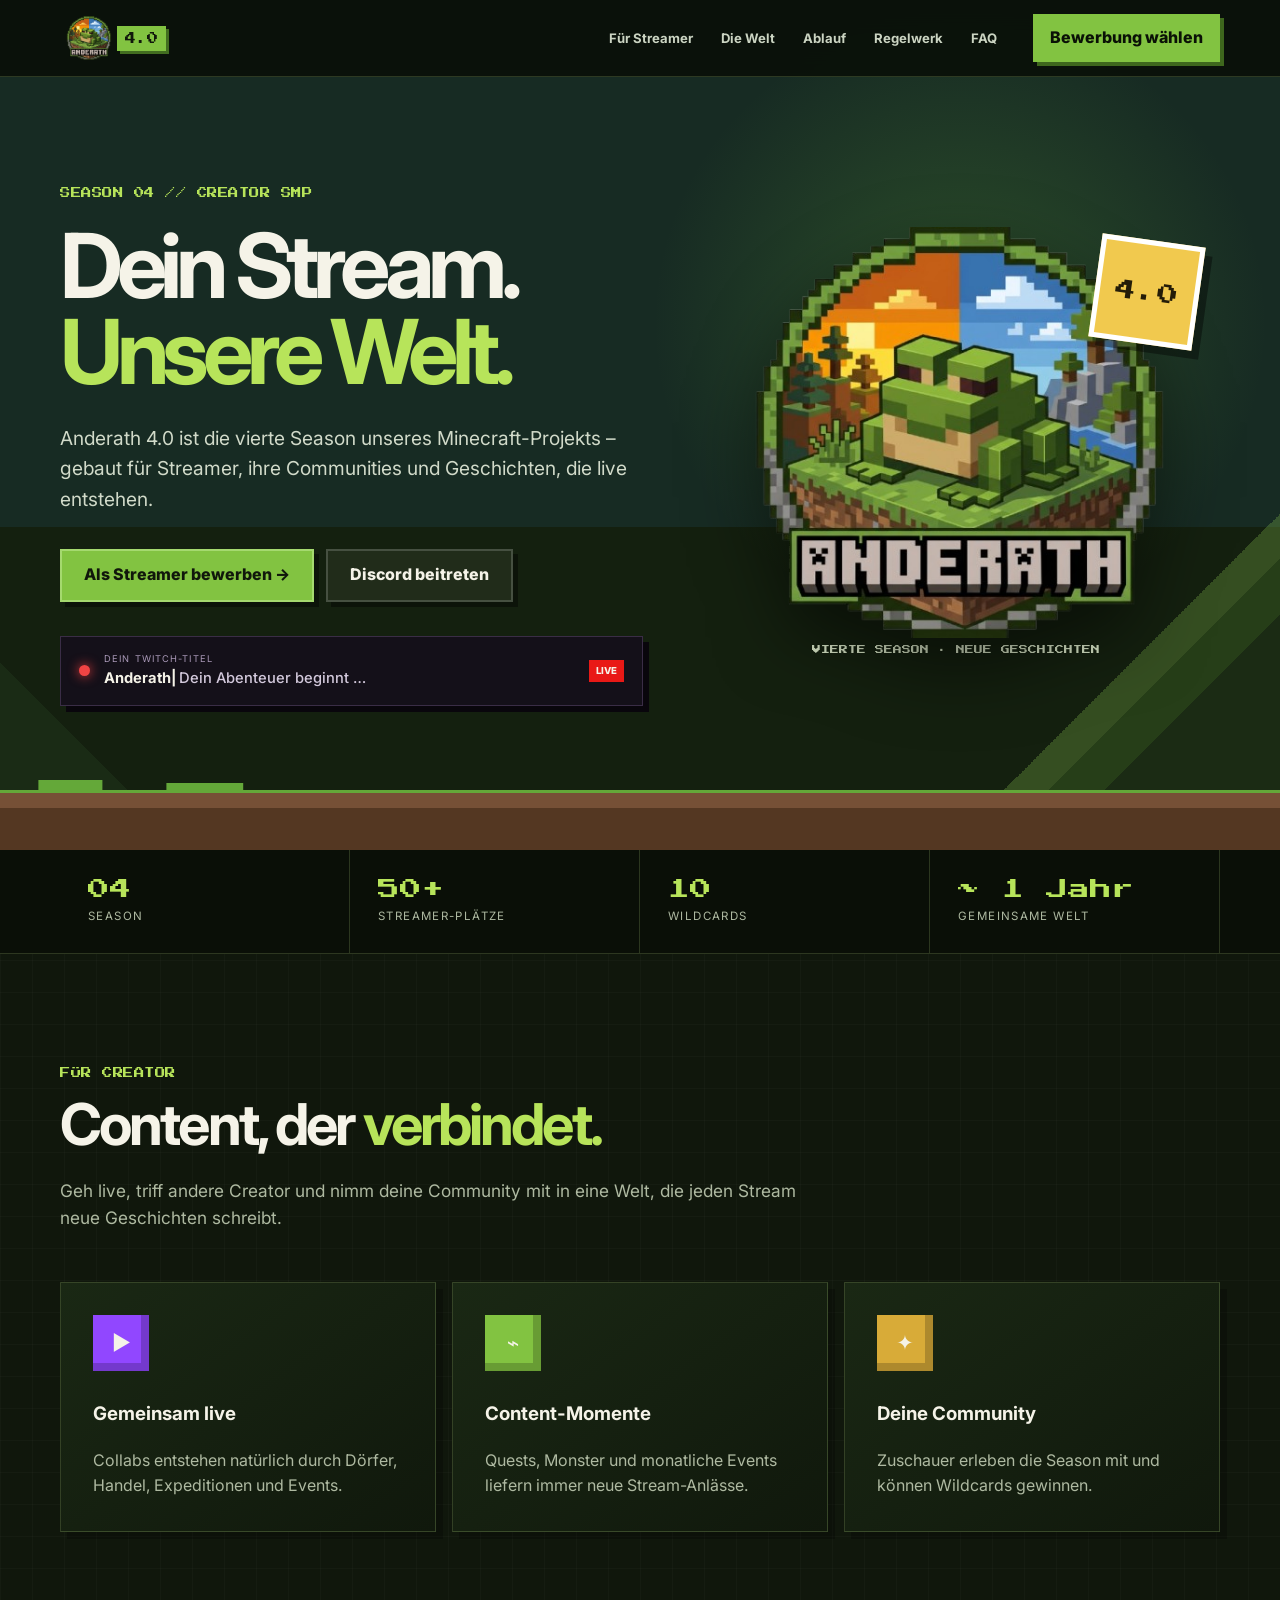
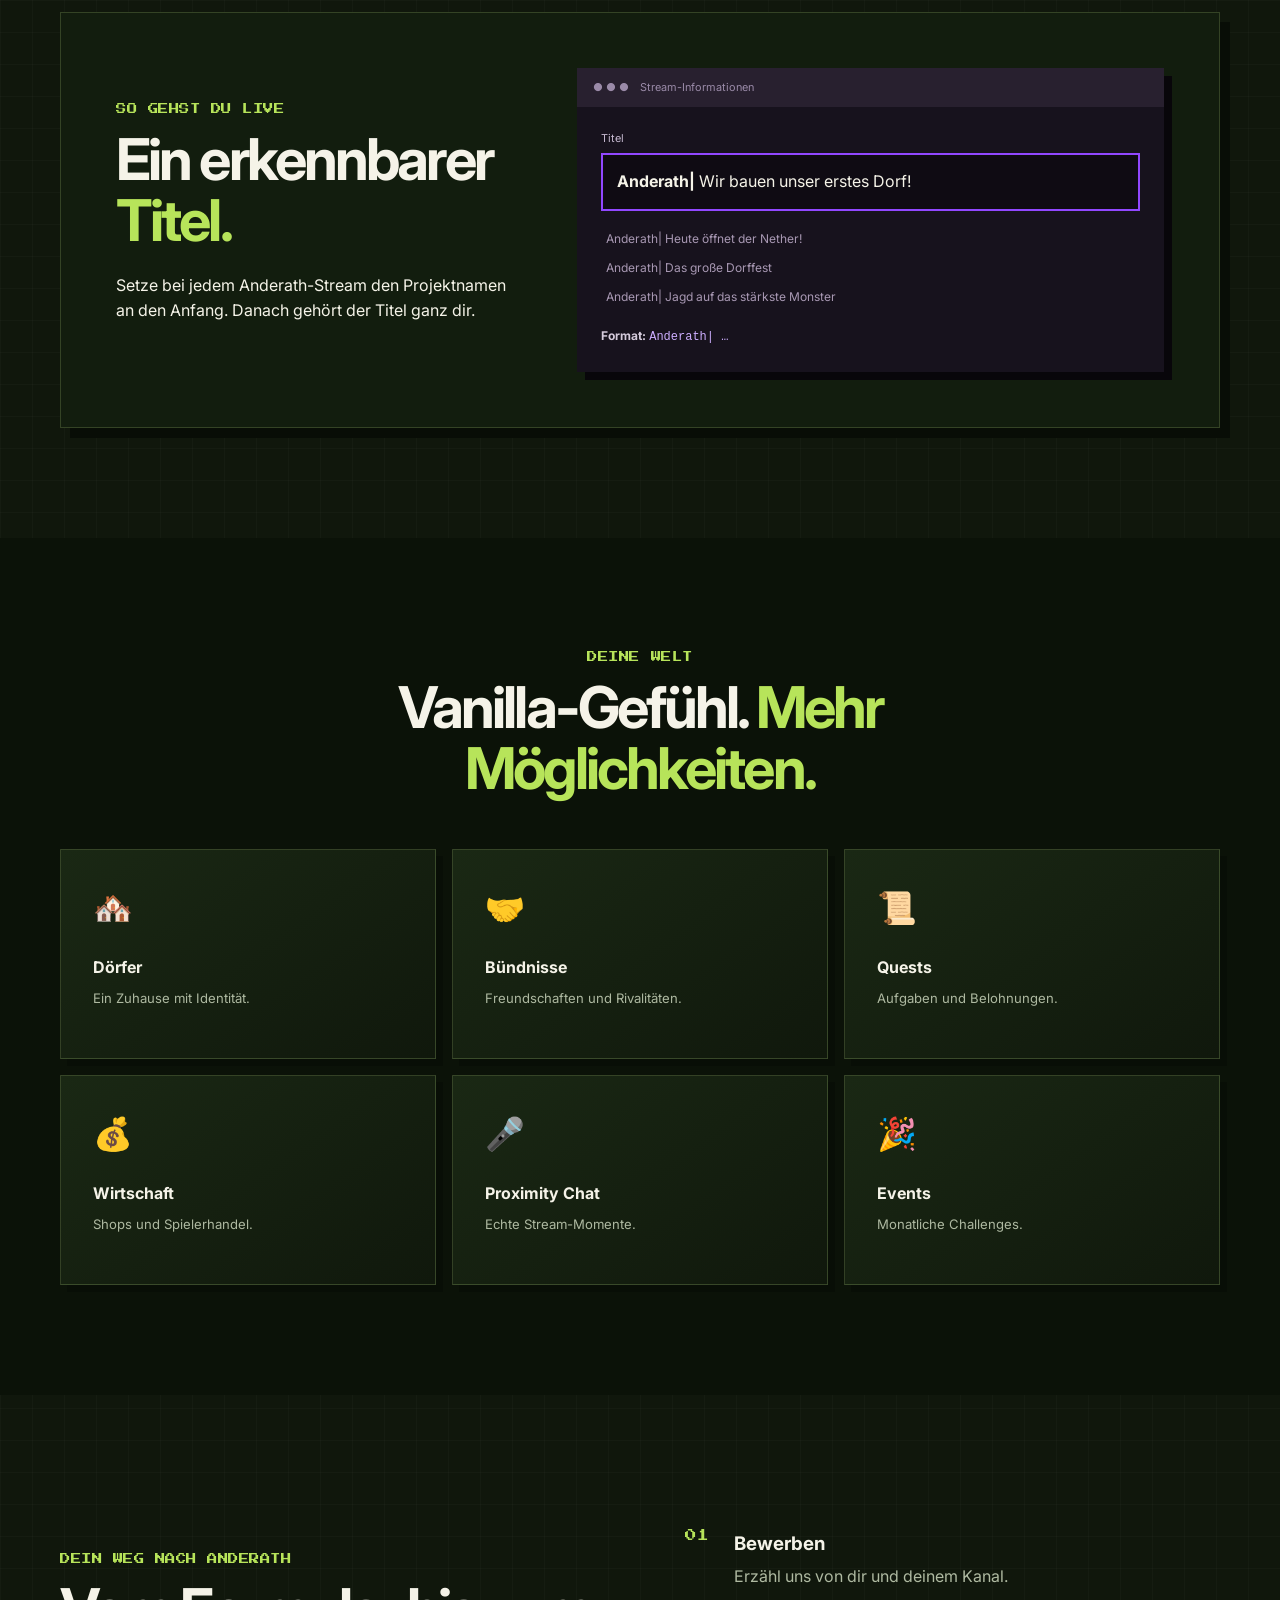
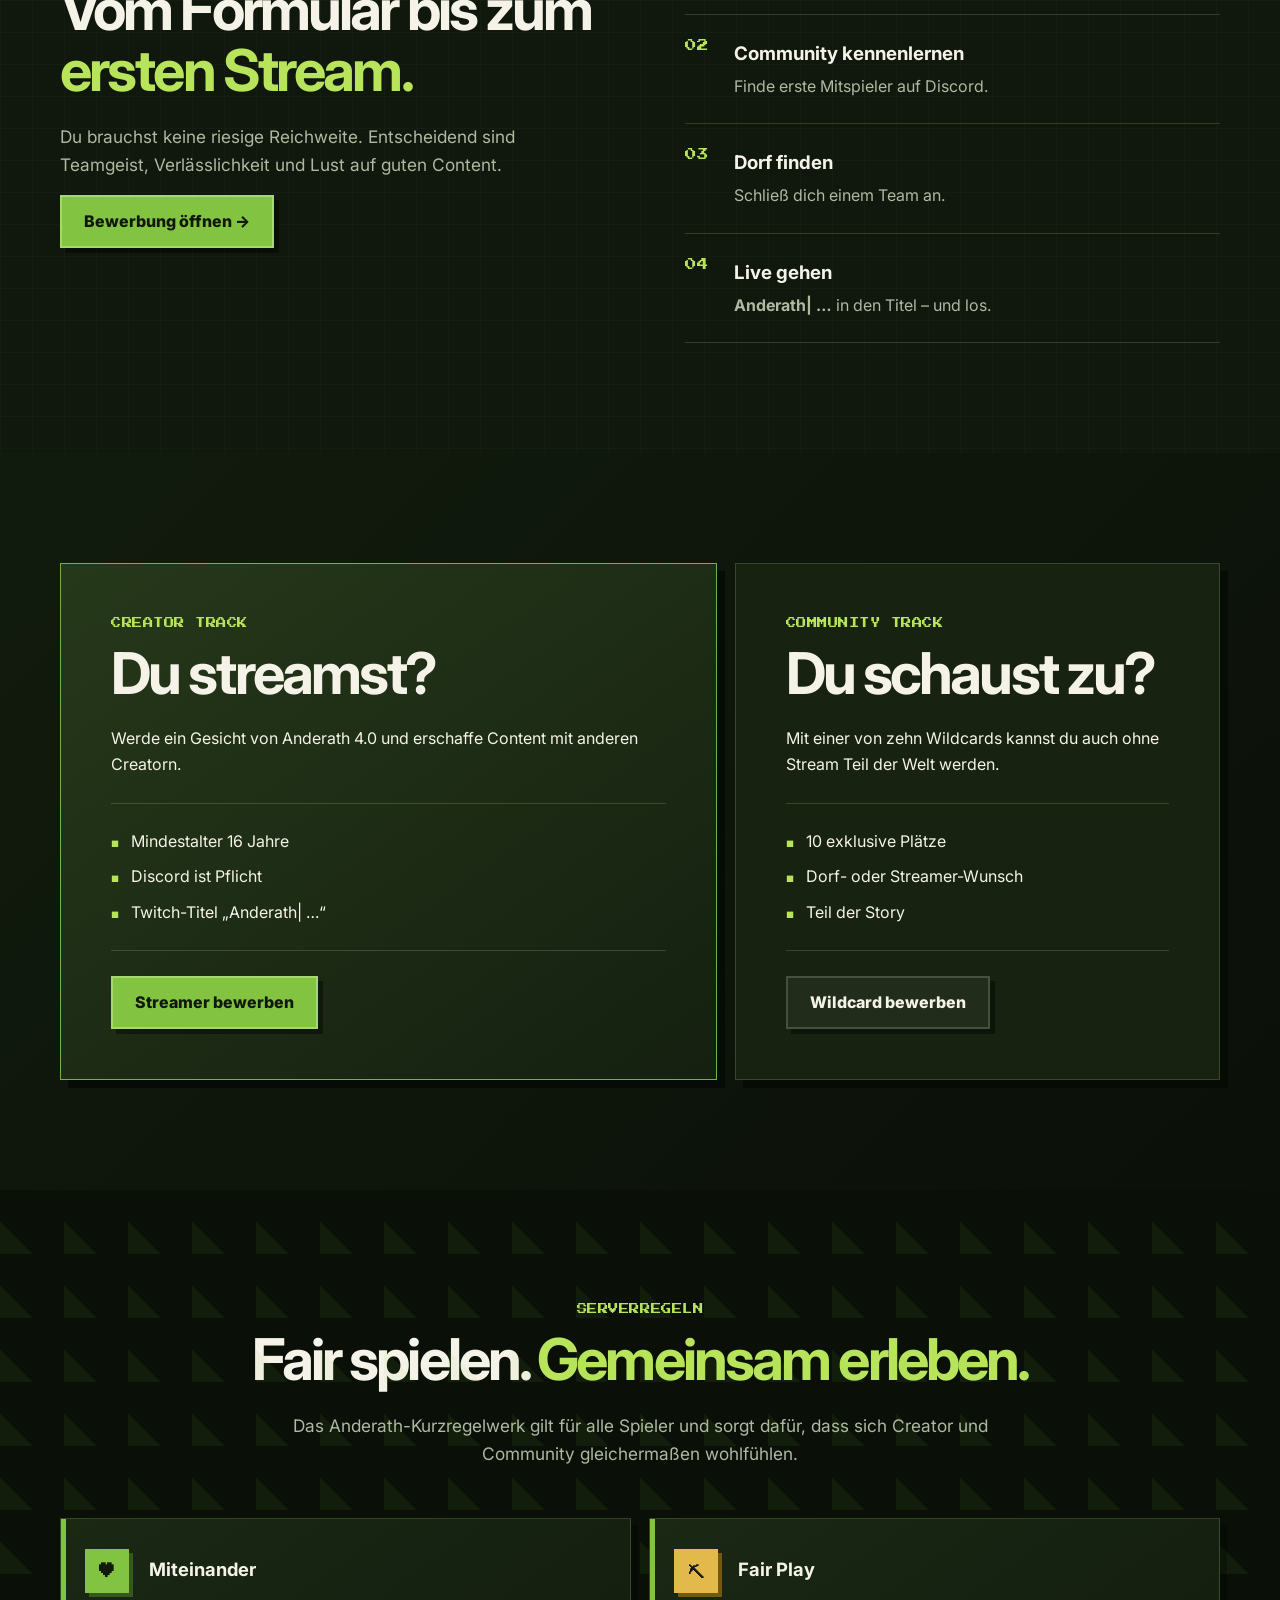
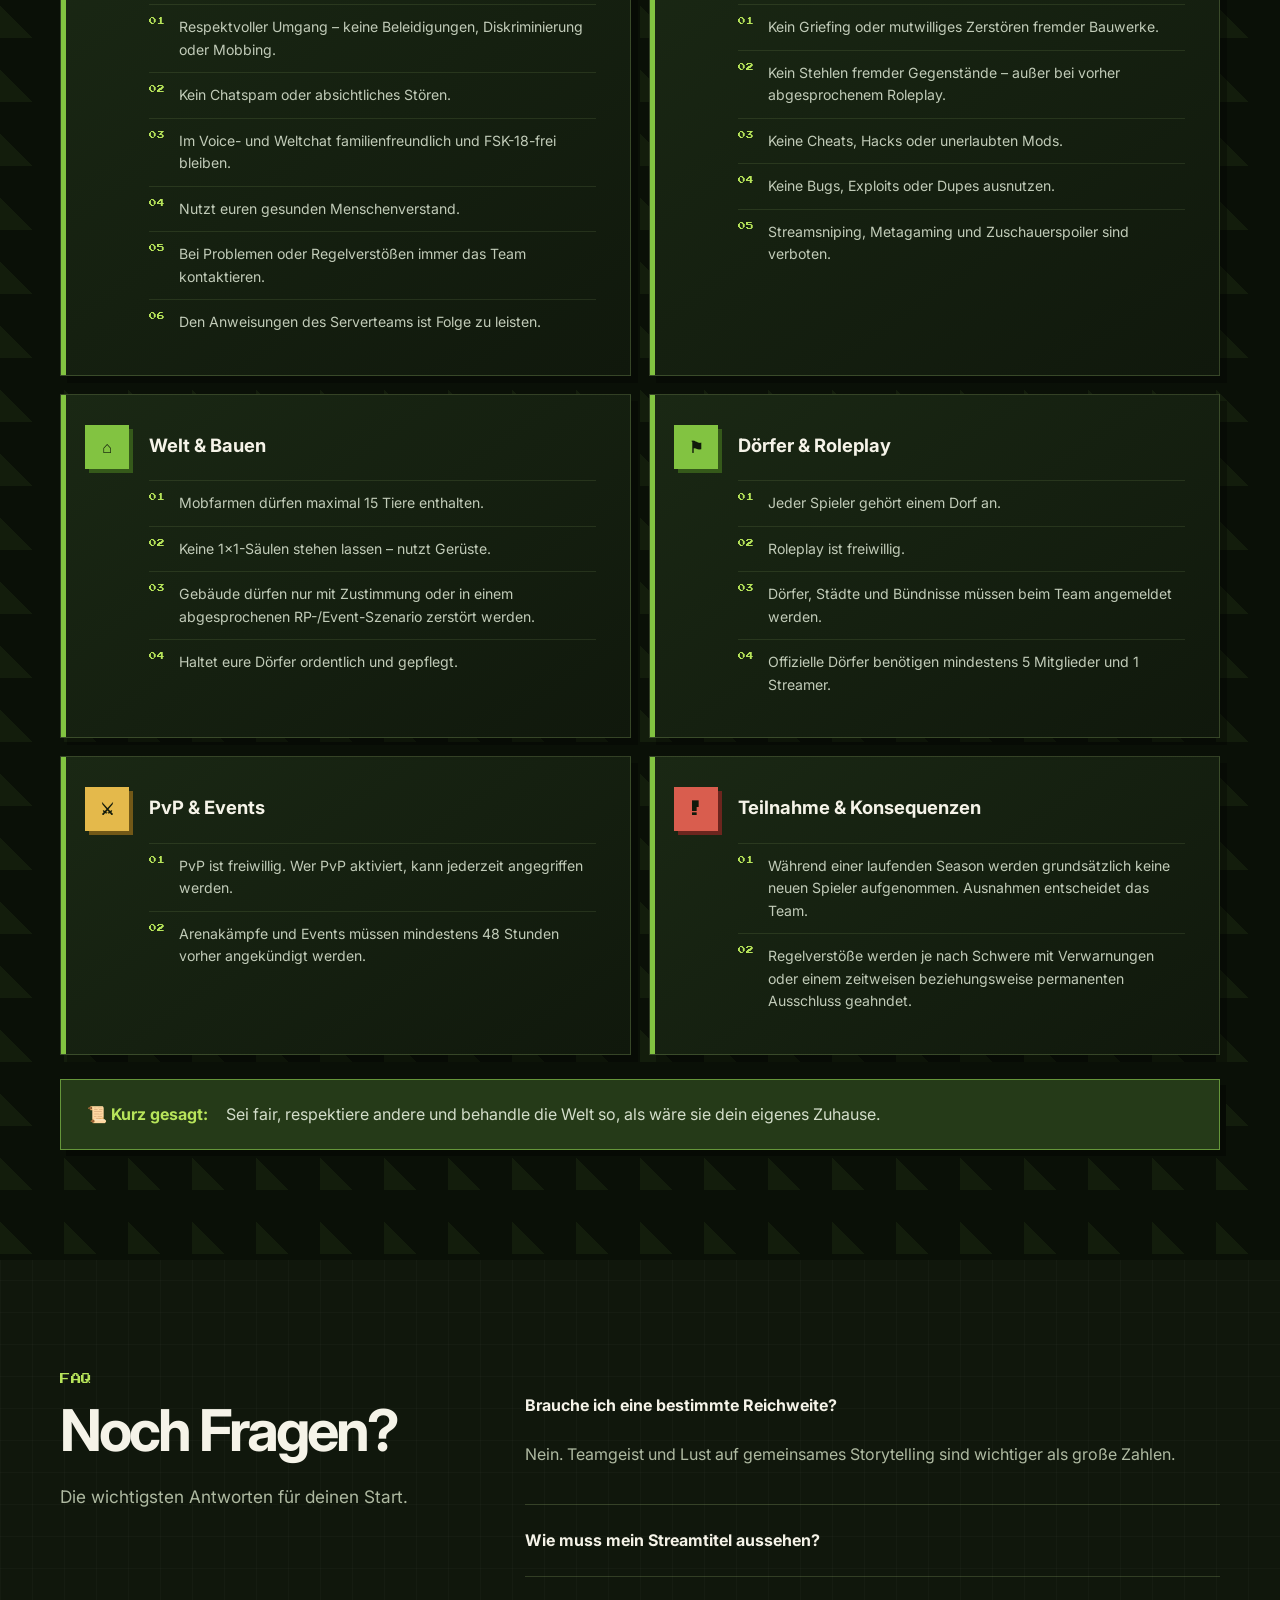
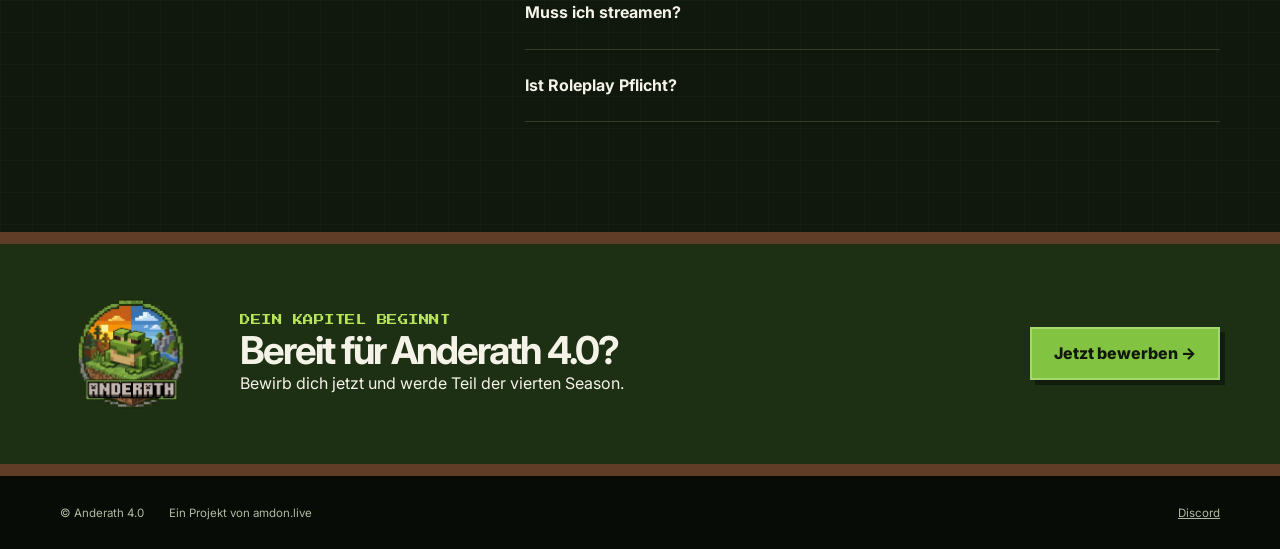
==== index.html @ 583bd98b "Add files via upload" ====
<!doctype html><html lang="de"><head><meta charset="utf-8"><meta name="viewport" content="width=device-width,initial-scale=1"><title>Anderath 4.0 | Creator SMP</title><meta name="description" content="Anderath 4.0 – die vierte Season des Minecraft-Streamer-Projekts."><link href="https://fonts.googleapis.com/css2?family=Inter:wght@400;600;700;800&family=Press+Start+2P&display=swap" rel="stylesheet"><link rel="stylesheet" href="styles.css"><script src="script.js" defer></script></head><body><a class="skip-link" href="#inhalt">Zum Inhalt springen</a><header><nav class="container"><a class="brand" href="#start"><img src="assets/anderath-logo.png" alt="Anderath"><b>4.0</b></a><div class="navlinks"><a href="#creator">Für Streamer</a><a href="#welt">Die Welt</a><a href="#ablauf">Ablauf</a><a href="#regelwerk">Regelwerk</a><a href="#faq">FAQ</a></div><a class="navcta" href="#bewerben">Bewerbung wählen</a></nav></header><main id="inhalt">
<section class="hero" id="start"><div class="container hero-grid"><div class="reveal"><p class="pixel">SEASON 04 // CREATOR SMP</p><h1>Dein Stream.<br><span>Unsere Welt.</span></h1><p class="lead">Anderath 4.0 ist die vierte Season unseres Minecraft-Projekts – gebaut für Streamer, ihre Communities und Geschichten, die live entstehen.</p><div class="buttons"><a class="button primary" href="https://docs.google.com/forms/d/1xVCVMccA0IQ-0Y6zGwak3WKYUqeDyqhY6anTd8vaRPc/edit#responses">Als Streamer bewerben →</a><a class="button secondary" href="https://discord.gg/TJ3KRkwZvm">Discord beitreten</a></div><div class="titlebox"><i></i><div><small>DEIN TWITCH-TITEL</small><strong>Anderath| <span>Dein Abenteuer beginnt …</span></strong></div><em>LIVE</em></div></div><div class="hero-logo reveal"><b>4.0</b><img src="assets/anderath-logo.png" alt="Anderath Minecraft-Logo mit Frosch"><p>VIERTE SEASON · NEUE GESCHICHTEN</p></div></div></section>
<section class="stats"><div class="container"><div><b>04</b><span>Season</span></div><div><b>50+</b><span>Streamer-Plätze</span></div><div><b>10</b><span>Wildcards</span></div><div><b>~ 1 Jahr</b><span>gemeinsame Welt</span></div></div></section>
<section class="section" id="creator"><div class="container"><div class="heading reveal"><p class="pixel">FÜR CREATOR</p><h2>Content, der <span>verbindet.</span></h2><p>Geh live, triff andere Creator und nimm deine Community mit in eine Welt, die jeden Stream neue Geschichten schreibt.</p></div><div class="cards"><article class="reveal"><i>▶</i><h3>Gemeinsam live</h3><p>Collabs entstehen natürlich durch Dörfer, Handel, Expeditionen und Events.</p></article><article class="reveal"><i>⌁</i><h3>Content-Momente</h3><p>Quests, Monster und monatliche Events liefern immer neue Stream-Anlässe.</p></article><article class="reveal"><i>✦</i><h3>Deine Community</h3><p>Zuschauer erleben die Season mit und können Wildcards gewinnen.</p></article></div><div class="stream-guide reveal"><div><p class="pixel">SO GEHST DU LIVE</p><h2>Ein erkennbarer <span>Titel.</span></h2><p>Setze bei jedem Anderath-Stream den Projektnamen an den Anfang. Danach gehört der Titel ganz dir.</p></div><div class="mock"><div class="mocktop">● ● ●　Stream-Informationen</div><label>Titel</label><div class="input"><b>Anderath|</b> Wir bauen unser erstes Dorf!</div><span>Anderath| Heute öffnet der Nether!</span><span>Anderath| Das große Dorffest</span><span>Anderath| Jagd auf das stärkste Monster</span><p><b>Format:</b> <code>Anderath| …</code></p></div></div></div></section>
<section class="section world" id="welt"><div class="container"><div class="heading center reveal"><p class="pixel">DEINE WELT</p><h2>Vanilla-Gefühl. <span>Mehr Möglichkeiten.</span></h2></div><div class="features"><article>🏘️<h3>Dörfer</h3><p>Ein Zuhause mit Identität.</p></article><article>🤝<h3>Bündnisse</h3><p>Freundschaften und Rivalitäten.</p></article><article>📜<h3>Quests</h3><p>Aufgaben und Belohnungen.</p></article><article>💰<h3>Wirtschaft</h3><p>Shops und Spielerhandel.</p></article><article>🎤<h3>Proximity Chat</h3><p>Echte Stream-Momente.</p></article><article>🎉<h3>Events</h3><p>Monatliche Challenges.</p></article></div></div></section>
<section class="section journey" id="ablauf"><div class="container journey-grid"><div class="heading reveal"><p class="pixel">DEIN WEG NACH ANDERATH</p><h2>Vom Formular bis zum <span>ersten Stream.</span></h2><p>Du brauchst keine riesige Reichweite. Entscheidend sind Teamgeist, Verlässlichkeit und Lust auf guten Content.</p><a class="button primary" href="https://docs.google.com/forms/d/1xVCVMccA0IQ-0Y6zGwak3WKYUqeDyqhY6anTd8vaRPc/edit#responses">Bewerbung öffnen →</a></div><ol class="steps reveal"><li><b>01</b><div><h3>Bewerben</h3><p>Erzähl uns von dir und deinem Kanal.</p></div></li><li><b>02</b><div><h3>Community kennenlernen</h3><p>Finde erste Mitspieler auf Discord.</p></div></li><li><b>03</b><div><h3>Dorf finden</h3><p>Schließ dich einem Team an.</p></div></li><li><b>04</b><div><h3>Live gehen</h3><p><strong>Anderath| …</strong> in den Titel – und los.</p></div></li></ol></div></section>
<section class="section join" id="bewerben"><div class="container join-grid"><article class="joincard streamer reveal"><p class="pixel">CREATOR TRACK</p><h2>Du streamst?</h2><p>Werde ein Gesicht von Anderath 4.0 und erschaffe Content mit anderen Creatorn.</p><ul><li>Mindestalter 16 Jahre</li><li>Discord ist Pflicht</li><li>Twitch-Titel „Anderath| …“</li></ul><a class="button primary" href="https://docs.google.com/forms/d/1xVCVMccA0IQ-0Y6zGwak3WKYUqeDyqhY6anTd8vaRPc/edit#responses">Streamer bewerben</a></article><article class="joincard reveal"><p class="pixel">COMMUNITY TRACK</p><h2>Du schaust zu?</h2><p>Mit einer von zehn Wildcards kannst du auch ohne Stream Teil der Welt werden.</p><ul><li>10 exklusive Plätze</li><li>Dorf- oder Streamer-Wunsch</li><li>Teil der Story</li></ul><a class="button secondary" href="https://docs.google.com/forms/d/19UR9RoofgfHVsTNzkkoG6RQwn4IFM1U72Q5feRARoyM/edit">Wildcard bewerben</a></article></div></section>
<section class="section rules" id="regelwerk"><div class="container"><div class="heading center reveal"><p class="pixel">SERVERREGELN</p><h2>Fair spielen. <span>Gemeinsam erleben.</span></h2><p>Das Anderath-Kurzregelwerk gilt für alle Spieler und sorgt dafür, dass sich Creator und Community gleichermaßen wohlfühlen.</p></div><div class="rule-grid">
<article class="rule-category reveal"><div class="rule-icon">♥</div><h3>Miteinander</h3><ol><li>Respektvoller Umgang – keine Beleidigungen, Diskriminierung oder Mobbing.</li><li>Kein Chatspam oder absichtliches Stören.</li><li>Im Voice- und Weltchat familienfreundlich und FSK-18-frei bleiben.</li><li>Nutzt euren gesunden Menschenverstand.</li><li>Bei Problemen oder Regelverstößen immer das Team kontaktieren.</li><li>Den Anweisungen des Serverteams ist Folge zu leisten.</li></ol></article>
<article class="rule-category reveal"><div class="rule-icon">⛏</div><h3>Fair Play</h3><ol><li>Kein Griefing oder mutwilliges Zerstören fremder Bauwerke.</li><li>Kein Stehlen fremder Gegenstände – außer bei vorher abgesprochenem Roleplay.</li><li>Keine Cheats, Hacks oder unerlaubten Mods.</li><li>Keine Bugs, Exploits oder Dupes ausnutzen.</li><li>Streamsniping, Metagaming und Zuschauerspoiler sind verboten.</li></ol></article>
<article class="rule-category reveal"><div class="rule-icon">⌂</div><h3>Welt &amp; Bauen</h3><ol><li>Mobfarmen dürfen maximal 15 Tiere enthalten.</li><li>Keine 1×1-Säulen stehen lassen – nutzt Gerüste.</li><li>Gebäude dürfen nur mit Zustimmung oder in einem abgesprochenen RP-/Event-Szenario zerstört werden.</li><li>Haltet eure Dörfer ordentlich und gepflegt.</li></ol></article>
<article class="rule-category reveal"><div class="rule-icon">⚑</div><h3>Dörfer &amp; Roleplay</h3><ol><li>Jeder Spieler gehört einem Dorf an.</li><li>Roleplay ist freiwillig.</li><li>Dörfer, Städte und Bündnisse müssen beim Team angemeldet werden.</li><li>Offizielle Dörfer benötigen mindestens 5 Mitglieder und 1 Streamer.</li></ol></article>
<article class="rule-category reveal"><div class="rule-icon">⚔</div><h3>PvP &amp; Events</h3><ol><li>PvP ist freiwillig. Wer PvP aktiviert, kann jederzeit angegriffen werden.</li><li>Arenakämpfe und Events müssen mindestens 48 Stunden vorher angekündigt werden.</li></ol></article>
<article class="rule-category reveal"><div class="rule-icon">!</div><h3>Teilnahme &amp; Konsequenzen</h3><ol><li>Während einer laufenden Season werden grundsätzlich keine neuen Spieler aufgenommen. Ausnahmen entscheidet das Team.</li><li>Regelverstöße werden je nach Schwere mit Verwarnungen oder einem zeitweisen beziehungsweise permanenten Ausschluss geahndet.</li></ol></article>
</div><div class="rule-note reveal"><b>📜 Kurz gesagt:</b><span>Sei fair, respektiere andere und behandle die Welt so, als wäre sie dein eigenes Zuhause.</span></div></div></section><section class="section" id="faq"><div class="container faqgrid"><div class="heading reveal"><p class="pixel">FAQ</p><h2>Noch Fragen?</h2><p>Die wichtigsten Antworten für deinen Start.</p></div><div class="accordion reveal"><details open><summary>Brauche ich eine bestimmte Reichweite?<span></span></summary><p>Nein. Teamgeist und Lust auf gemeinsames Storytelling sind wichtiger als große Zahlen.</p></details><details><summary>Wie muss mein Streamtitel aussehen?<span></span></summary><p>Beginne jeden Projekt-Stream mit <b>Anderath|</b>. Dahinter steht dein eigener Titel.</p></details><details><summary>Muss ich streamen?<span></span></summary><p>Für einen Creator-Platz ja. Ohne Stream kannst du dich auf eine Wildcard bewerben.</p></details><details><summary>Ist Roleplay Pflicht?<span></span></summary><p>Nein, natürliches Zusammenspiel steht im Mittelpunkt.</p></details></div></div></section>
<section class="cta"><div class="container reveal"><img src="assets/anderath-logo.png" alt=""><div><p class="pixel">DEIN KAPITEL BEGINNT</p><h2>Bereit für Anderath 4.0?</h2><p>Bewirb dich jetzt und werde Teil der vierten Season.</p></div><a class="button primary" href="https://docs.google.com/forms/d/1xVCVMccA0IQ-0Y6zGwak3WKYUqeDyqhY6anTd8vaRPc/edit#responses">Jetzt bewerben →</a></div></section></main><footer><div class="container"><span>© Anderath 4.0</span><span>Ein Projekt von amdon.live</span><a href="https://discord.gg/TJ3KRkwZvm">Discord</a></div></footer></body></html>
---- styles.css ----
:root{--bg:#10170c;--deep:#080d06;--panel:#182313;--green:#82c341;--lime:#b7e45a;--dirt:#6e4429;--line:rgba(202,239,145,.18);--text:#f5f3e8;--muted:#aeb9a1;--purple:#9147ff}*{box-sizing:border-box}html{scroll-behavior:smooth}body{margin:0;background:var(--bg);color:var(--text);font-family:Inter,system-ui,sans-serif;line-height:1.6;overflow-x:hidden;background-image:linear-gradient(rgba(255,255,255,.018) 1px,transparent 1px),linear-gradient(90deg,rgba(255,255,255,.018) 1px,transparent 1px);background-size:32px 32px}a{color:inherit}.container{width:min(1160px,calc(100% - 40px));margin:auto}.skip-link{position:fixed;top:-60px;left:15px;z-index:99;background:#fff;color:#000;padding:10px}.skip-link:focus{top:10px}header{position:fixed;z-index:20;inset:0 0 auto;background:rgba(8,13,6,.82);border-bottom:1px solid var(--line);backdrop-filter:blur(15px)}nav{height:76px;display:flex;align-items:center;gap:36px}.brand{display:flex;align-items:center;text-decoration:none;margin-right:auto}.brand img{width:57px;height:57px;object-fit:contain}.brand b{font:400 .7rem "Press Start 2P";background:var(--green);color:#10180b;padding:7px 8px;box-shadow:3px 3px 0 #426d20}.navlinks{display:flex;gap:28px}.navlinks a{text-decoration:none;color:#cbd4c2;font-size:.82rem;font-weight:700}.navlinks a:hover{color:var(--lime)}.navcta{background:var(--green);color:#0a1106;padding:11px 17px;text-decoration:none;font-weight:800;box-shadow:4px 4px 0 #3e671d}.hero{position:relative;min-height:850px;padding:150px 0 110px;display:grid;place-items:center;overflow:hidden;background:radial-gradient(circle at 75% 38%,rgba(102,174,62,.28),transparent 28%),linear-gradient(#172b23 0 62%,#14200f 62%)}.hero:before{content:"";position:absolute;inset:0;opacity:.28;background:linear-gradient(135deg,transparent 70%,#8ac650 70% 74%,#568b32 74% 79%,#2e4a22 79%) bottom right/700px 420px no-repeat,linear-gradient(45deg,#2b4a25 25%,transparent 25%) bottom left/440px 310px no-repeat}.hero:after{content:"";position:absolute;left:0;right:0;bottom:0;height:70px;background:linear-gradient(#64a839 0 13px,#765036 13px 40%,#543722 40%);clip-path:polygon(0 10px,3% 10px,3% 0,8% 0,8% 10px,13% 10px,13% 3px,19% 3px,19% 10px,100% 10px,100% 100%,0 100%)}.hero-grid{position:relative;z-index:2;display:grid;grid-template-columns:1.05fr .95fr;align-items:center;gap:50px}.pixel{font:400 .65rem "Press Start 2P";letter-spacing:.05em;color:var(--lime);line-height:1.8}h1,h2,h3,p{margin-top:0}h1{font-size:clamp(3.4rem,7vw,6.8rem);line-height:.96;letter-spacing:-.07em;margin:20px 0 28px}h1 span,h2 span{color:var(--lime)}h2{font-size:clamp(2.2rem,4.5vw,4rem);line-height:1.06;letter-spacing:-.05em;margin-bottom:22px}.lead{font-size:1.2rem;color:#d1dac9;max-width:660px}.buttons{display:flex;gap:12px;flex-wrap:wrap;margin:34px 0}.button{display:inline-flex;align-items:center;justify-content:center;min-height:53px;padding:0 22px;text-decoration:none;font-weight:800;border:2px solid rgba(255,255,255,.17);box-shadow:5px 5px 0 rgba(0,0,0,.42);transition:.2s}.button:hover{transform:translate(-2px,-2px);box-shadow:8px 8px 0 rgba(0,0,0,.42)}.primary{background:var(--green);border-color:#a5d96f;color:#10170b}.secondary{background:#212c1a}.titlebox{display:flex;align-items:center;gap:14px;max-width:600px;background:#141019;border:1px solid #3a2d46;padding:15px 18px;box-shadow:6px 6px 0 #09060c}.titlebox i{width:11px;height:11px;border-radius:50%;background:#f04444;box-shadow:0 0 12px #f44}.titlebox div{display:flex;flex-direction:column}.titlebox small{font-size:.58rem;color:#a998b7;letter-spacing:.12em}.titlebox strong{font-size:.92rem}.titlebox strong span{font-weight:500;color:#d3c9dc}.titlebox em{margin-left:auto;background:#e91916;padding:3px 7px;font-size:.6rem;font-style:normal;font-weight:800}.hero-logo{position:relative;text-align:center}.hero-logo img{width:min(100%,540px);filter:drop-shadow(0 30px 35px rgba(0,0,0,.5))}.hero-logo>b{position:absolute;z-index:3;right:4%;top:3%;display:grid;place-items:center;width:104px;height:104px;background:#f1c94e;color:#241c08;border:5px solid #fff;font:400 1.3rem "Press Start 2P";transform:rotate(8deg);box-shadow:8px 8px 0 rgba(0,0,0,.4)}.hero-logo p{font:400 .55rem "Press Start 2P";color:#dbe8c9}.stats{background:#0a0f07;border-bottom:1px solid var(--line)}.stats>.container{display:grid;grid-template-columns:repeat(4,1fr)}.stats div div{display:flex;flex-direction:column;padding:28px;border-right:1px solid var(--line)}.stats b{font:400 1.35rem "Press Start 2P";color:var(--lime)}.stats span{font-size:.72rem;text-transform:uppercase;color:var(--muted);margin-top:7px;letter-spacing:.12em}.section{padding:110px 0}.heading{max-width:780px;margin-bottom:50px}.heading>p:not(.pixel){color:var(--muted);font-size:1.08rem}.center{text-align:center;margin-inline:auto}.cards,.features{display:grid;grid-template-columns:repeat(3,1fr);gap:16px}.cards article,.feature,.features article{padding:32px;background:linear-gradient(145deg,#1a2814,#10180c);border:1px solid var(--line);box-shadow:7px 7px 0 rgba(0,0,0,.25)}.cards article i{display:grid;place-items:center;width:56px;height:56px;background:var(--purple);font-style:normal;font-size:1.3rem;box-shadow:inset -8px -8px rgba(0,0,0,.2);margin-bottom:28px}.cards article:nth-child(2) i{background:var(--green)}.cards article:nth-child(3) i{background:#d8ab38}.cards p,.features p{color:var(--muted);margin-bottom:0}.stream-guide{margin-top:80px;display:grid;grid-template-columns:.8fr 1.2fr;gap:70px;align-items:center;padding:55px;background:#121d0e;border:1px solid var(--line);box-shadow:10px 10px 0 #080d06}.mock{background:#17121d;padding:0 24px 25px;box-shadow:8px 8px 0 #08060a}.mocktop{margin:0 -24px 23px;padding:11px 16px;background:#28202f;color:#9a8aa8;font-size:.68rem}.mock label{display:block;color:#c6b9d0;font-size:.68rem;margin-bottom:6px}.input{border:2px solid var(--purple);background:#0f0b13;padding:14px;margin-bottom:13px}.mock>span{display:block;color:#a898b3;font-size:.75rem;padding:5px}.mock p{font-size:.75rem;margin:14px 0 0;color:#d5cbdc}.mock code{color:#cdaeff}.world{background:#0b1208}.features article{font-size:2rem;min-height:210px}.features h3{font-size:1rem;margin:22px 0 7px}.features p{font-size:.82rem}.journey-grid{display:grid;grid-template-columns:1fr 1fr;gap:90px;align-items:center}.steps{list-style:none;padding:0;margin:0}.steps li{display:flex;gap:25px;padding:24px 0;border-bottom:1px solid var(--line)}.steps li>b{font:400 .72rem "Press Start 2P";color:var(--lime)}.steps h3{margin:0 0 5px}.steps p{margin:0;color:var(--muted)}.join{background:linear-gradient(135deg,#111b0d,#0b1009)}.join-grid{display:grid;grid-template-columns:1.15fr .85fr;gap:18px}.joincard{padding:50px;background:#172211;border:1px solid var(--line);box-shadow:8px 8px 0 #070b05}.joincard.streamer{background:linear-gradient(145deg,#26381a,#152010);border-color:#75b244}.joincard ul{list-style:none;padding:20px 0;margin:25px 0;border-block:1px solid var(--line)}.joincard li{padding:5px 0}.joincard li:before{content:"■";color:var(--lime);font-size:.55rem;margin-right:12px}.faqgrid{display:grid;grid-template-columns:.7fr 1.3fr;gap:90px}.accordion details{border-bottom:1px solid var(--line)}summary{display:flex;justify-content:space-between;padding:23px 0;cursor:pointer;font-weight:700;list-style:none}.accordion p{color:var(--muted);padding:0 30px 20px 0}.cta{padding:55px 0;background:#1d3014;border-block:12px solid #5f3d27}.cta>.container{display:grid;grid-template-columns:150px 1fr auto;align-items:center;gap:30px}.cta img{width:140px}.cta h2{font-size:2.4rem;margin:0}.cta p{margin-bottom:0}footer{background:#080c06;padding:28px 0;color:var(--muted);font-size:.72rem}footer .container{display:flex;gap:25px}footer a{margin-left:auto}.reveal{opacity:0;transform:translateY(25px);transition:.7s}.reveal.is-visible{opacity:1;transform:none}@media(max-width:900px){.navlinks{display:none}.hero-grid,.stream-guide,.journey-grid,.faqgrid{grid-template-columns:1fr}.hero-logo{order:-1}.hero-logo img{width:310px}.hero{padding-top:120px}.cards,.features{grid-template-columns:repeat(2,1fr)}.join-grid{grid-template-columns:1fr}.stream-guide{gap:30px}.cta>.container{grid-template-columns:100px 1fr}.cta img{width:90px}.cta .button{grid-column:1/-1}}@media(max-width:600px){.container{width:min(100% - 26px,1160px)}header nav{height:65px}.brand img{width:48px}.navcta{font-size:.72rem}.hero{min-height:auto}.hero-logo>b{width:70px;height:70px;font-size:.85rem}.hero-logo img{width:250px}h1{font-size:3.2rem}.titlebox{padding:12px}.titlebox em{display:none}.stats>.container{grid-template-columns:1fr 1fr}.stats div div{padding:18px 10px}.stats b{font-size:.85rem}.section{padding:75px 0}.cards,.features{grid-template-columns:1fr}.stream-guide,.joincard{padding:28px 18px}.buttons .button{width:100%}.cta h2{font-size:1.7rem}.cta img{display:none}.cta>.container{grid-template-columns:1fr}footer .container{flex-wrap:wrap}footer a{margin-left:0}}@media(prefers-reduced-motion:reduce){html{scroll-behavior:auto}.reveal{opacity:1;transform:none;transition:none}}
.rules{background:#0a1007;position:relative;overflow:hidden}.rules:before{content:"";position:absolute;inset:0;pointer-events:none;opacity:.07;background:linear-gradient(45deg,#91cb51 25%,transparent 25%) 0 0/64px 64px}.rule-grid{position:relative;display:grid;grid-template-columns:repeat(2,1fr);gap:18px;counter-reset:rules}.rule-category{position:relative;padding:34px 34px 30px 88px;background:linear-gradient(145deg,#1a2814,#10180c);border:1px solid var(--line);box-shadow:7px 7px 0 rgba(0,0,0,.3)}.rule-category:before{content:"";position:absolute;inset:0 auto 0 0;width:5px;background:var(--green)}.rule-icon{position:absolute;top:30px;left:24px;display:grid;place-items:center;width:44px;height:44px;background:var(--green);color:#111a0b;font:700 1rem "Press Start 2P";box-shadow:4px 4px 0 #35591a}.rule-category:nth-child(2) .rule-icon,.rule-category:nth-child(5) .rule-icon{background:#e4b94b;box-shadow:4px 4px 0 #725817}.rule-category:nth-child(6) .rule-icon{background:#d95d4e;box-shadow:4px 4px 0 #6c251e}.rule-category h3{font-size:1.15rem;margin:2px 0 20px}.rule-category ol{list-style:none;padding:0;margin:0;counter-reset:item}.rule-category li{position:relative;padding:11px 0 11px 30px;border-top:1px solid rgba(202,239,145,.1);color:#c1cbb8;font-size:.88rem}.rule-category li:before{counter-increment:item;content:counter(item,decimal-leading-zero);position:absolute;left:0;top:12px;color:var(--lime);font:400 .48rem "Press Start 2P"}.rule-note{position:relative;display:flex;align-items:center;gap:18px;margin-top:24px;padding:22px 26px;background:#253a18;border:1px solid #65953a;box-shadow:6px 6px 0 #060a04}.rule-note b{color:var(--lime);white-space:nowrap}.rule-note span{color:#d3ddca}@media(max-width:800px){.rule-grid{grid-template-columns:1fr}.rule-category{padding:28px 22px 24px 72px}.rule-icon{left:17px;top:25px}.rule-note{align-items:flex-start;flex-direction:column;gap:5px}}
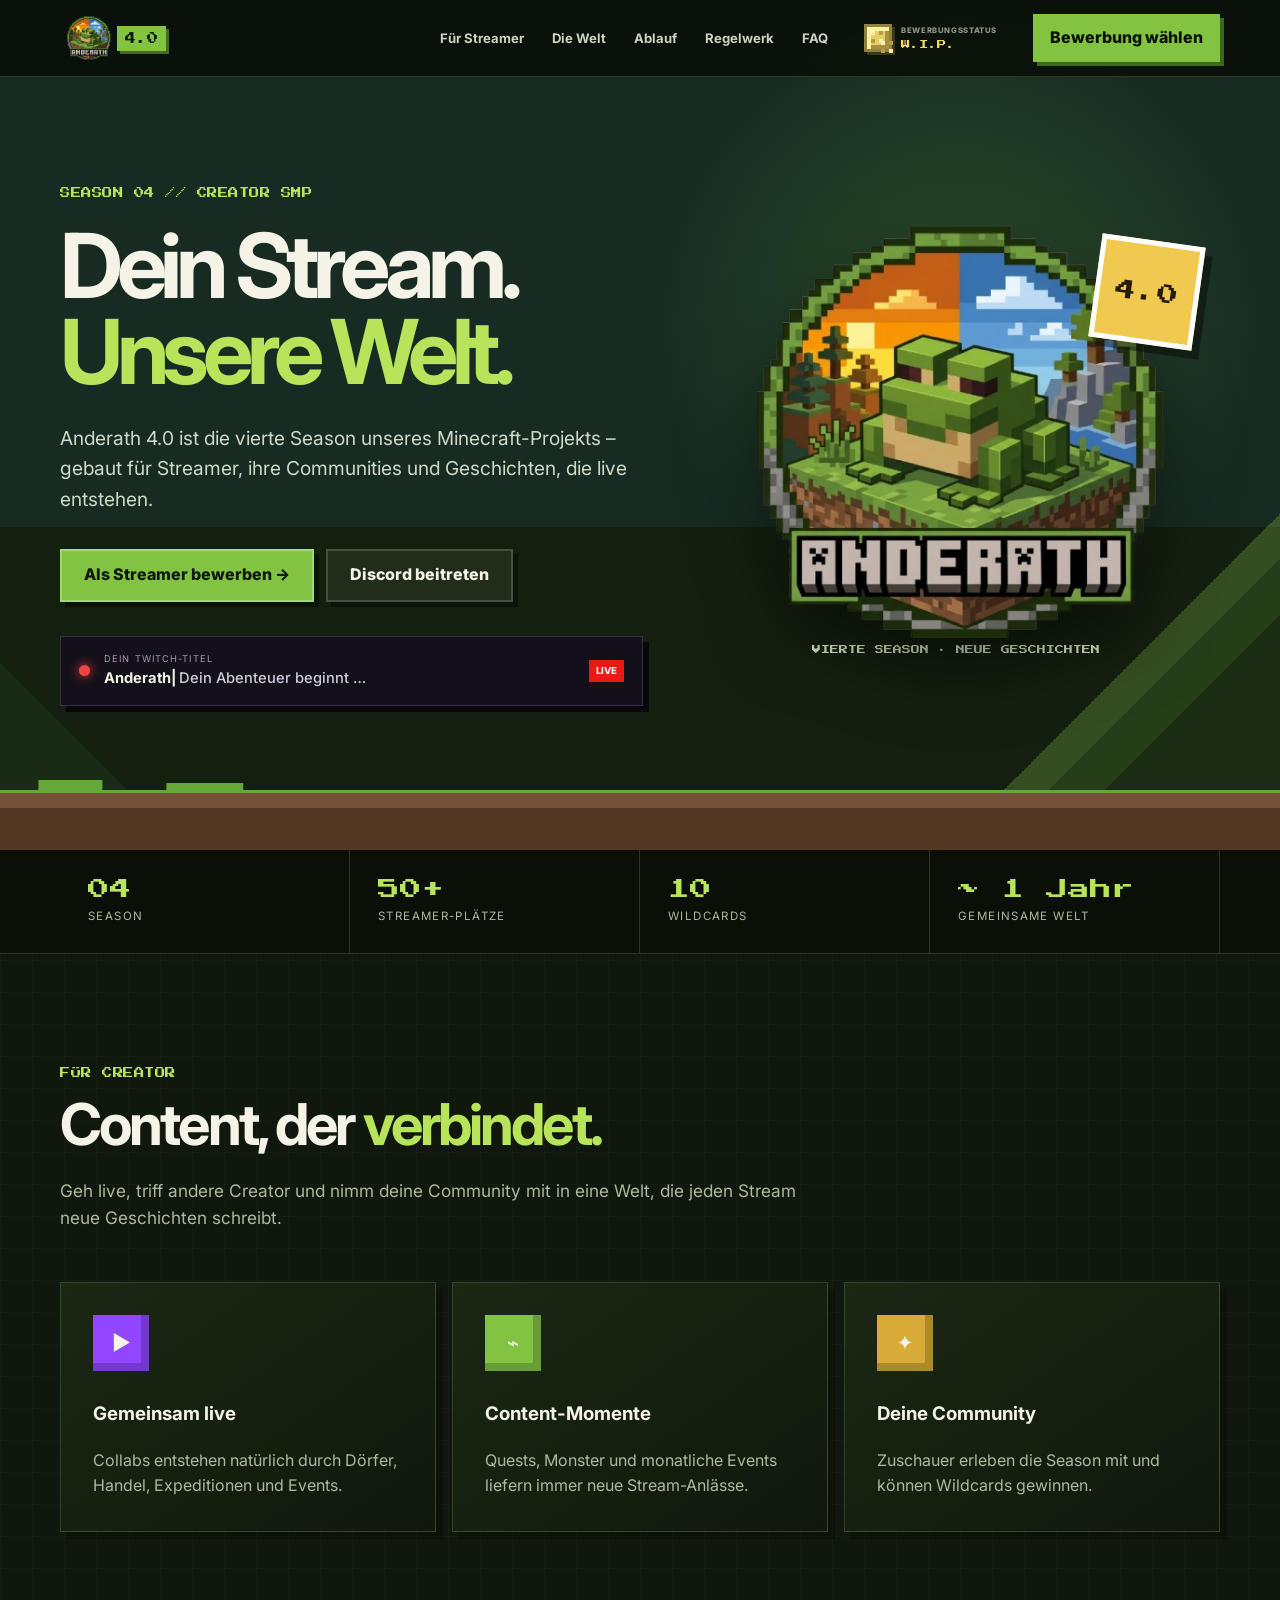
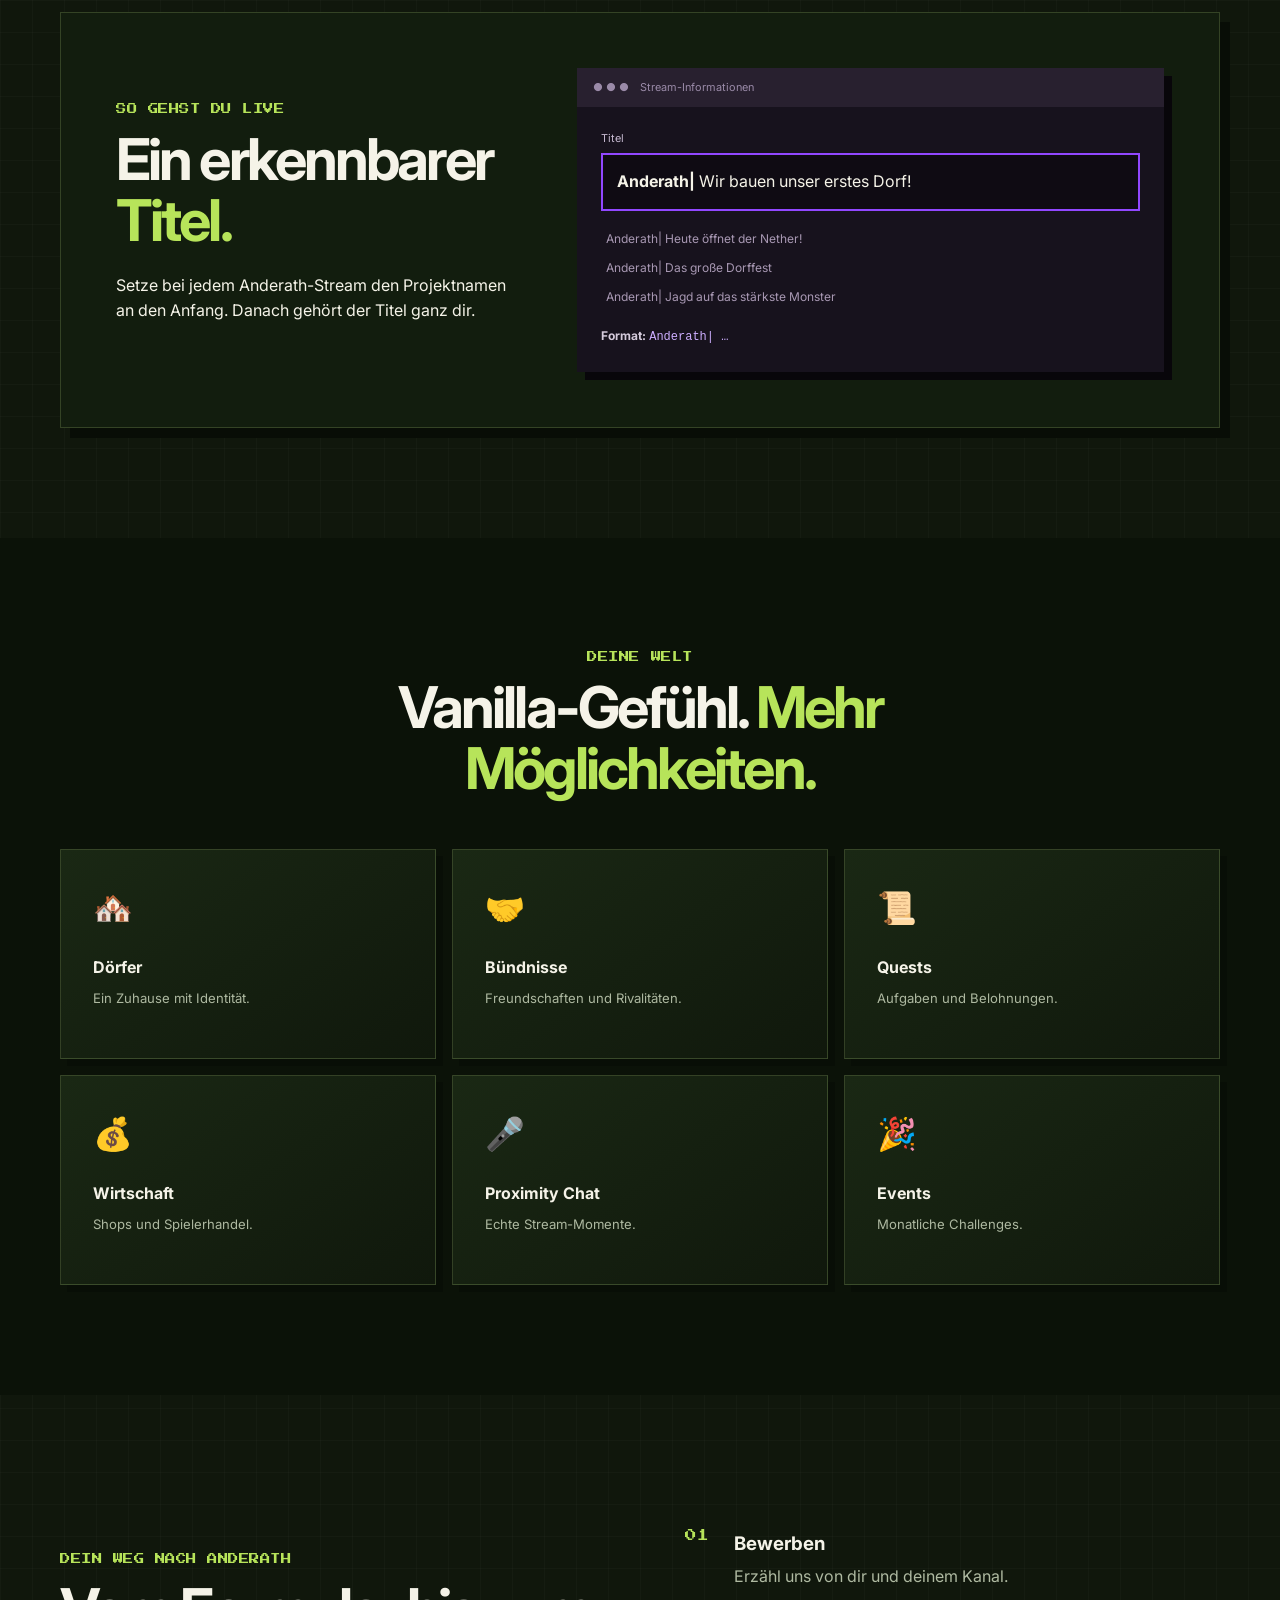
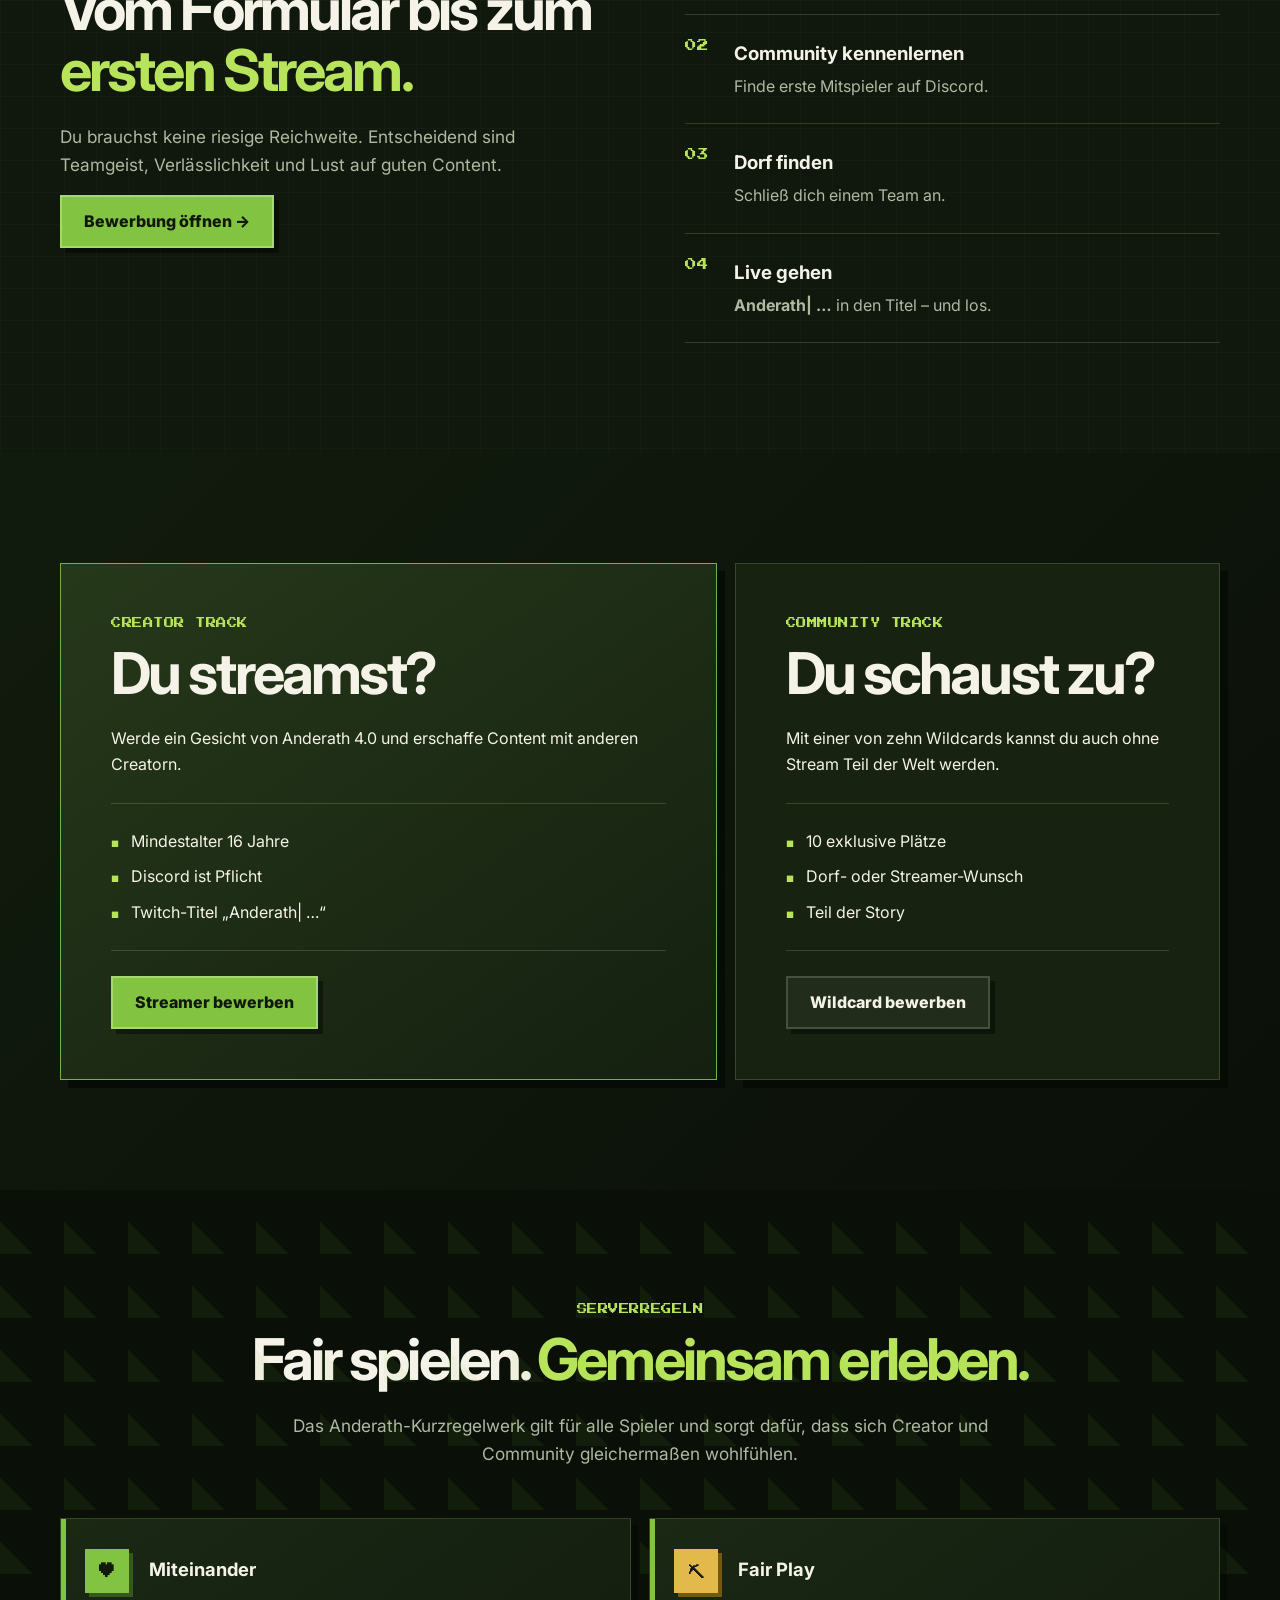
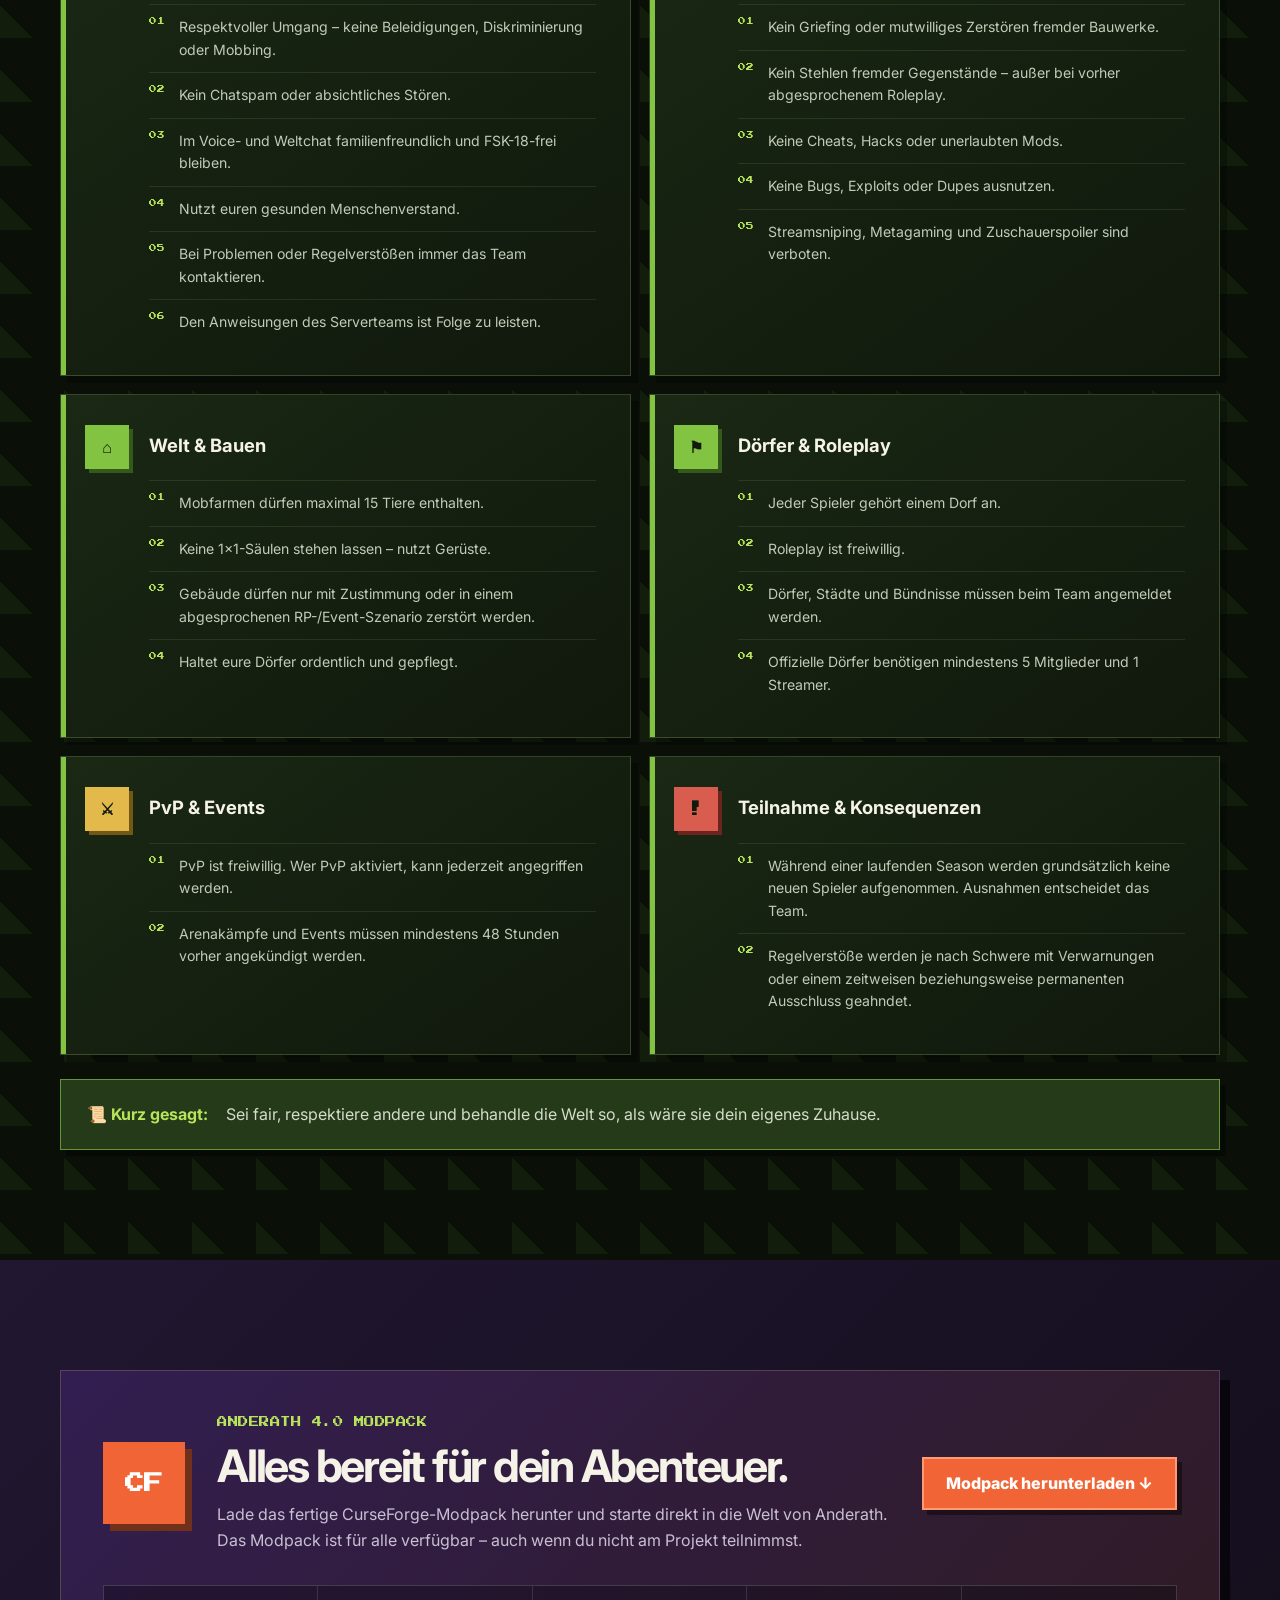
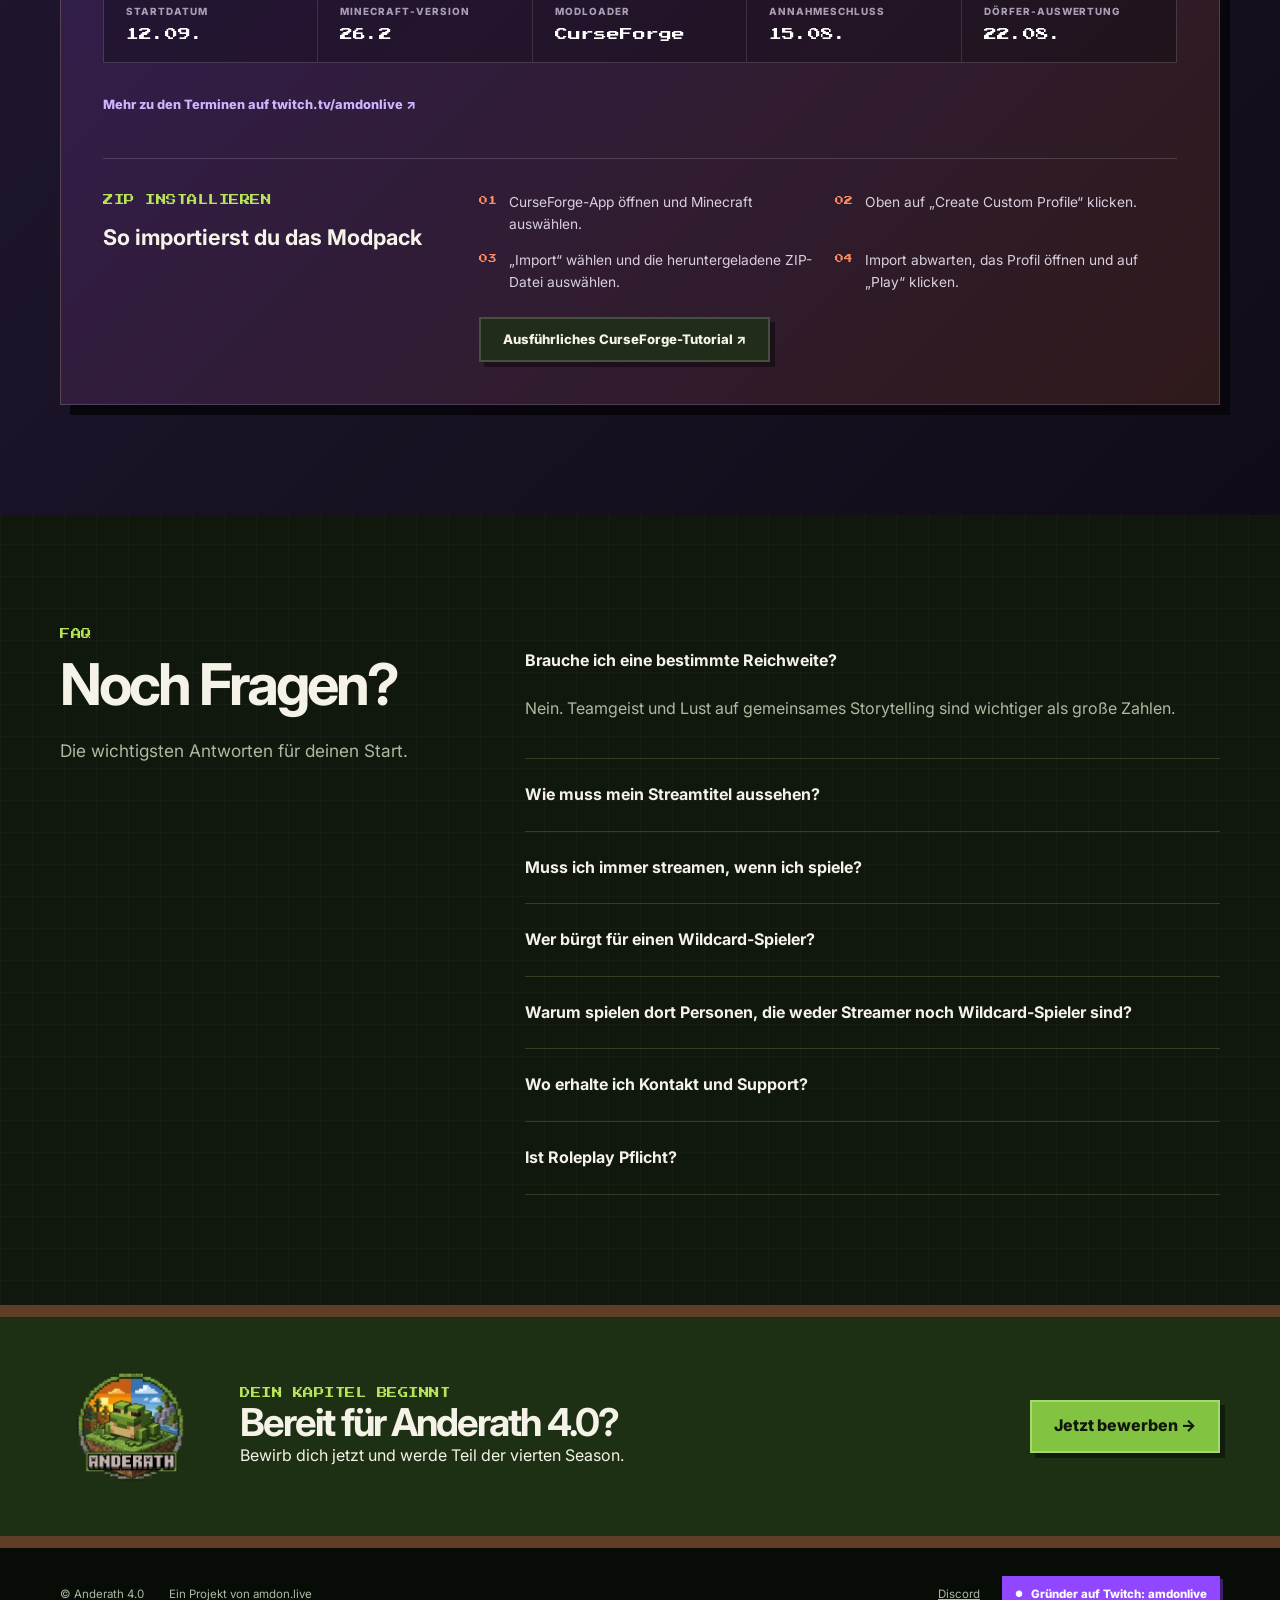
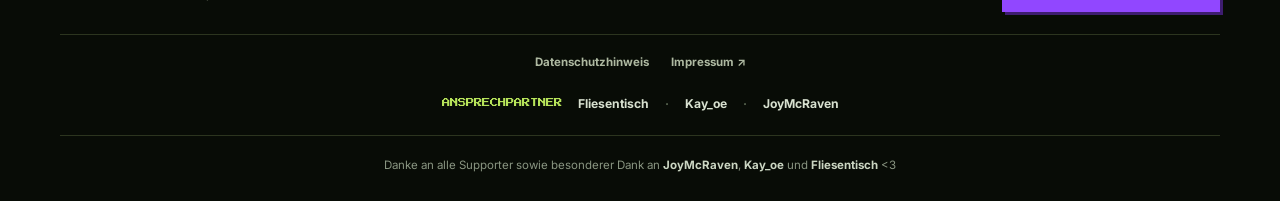
==== commit bfbd921f: "Add files via upload" ====
--- a/index.html
+++ b/index.html
@@ -1,10 +1,10 @@
-<!doctype html><html lang="de"><head><meta charset="utf-8"><meta name="viewport" content="width=device-width,initial-scale=1"><title>Anderath 4.0 | Creator SMP</title><meta name="description" content="Anderath 4.0 – die vierte Season des Minecraft-Streamer-Projekts."><link href="https://fonts.googleapis.com/css2?family=Inter:wght@400;600;700;800&family=Press+Start+2P&display=swap" rel="stylesheet"><link rel="stylesheet" href="styles.css"><script src="script.js" defer></script></head><body><a class="skip-link" href="#inhalt">Zum Inhalt springen</a><header><nav class="container"><a class="brand" href="#start"><img src="assets/anderath-logo.png" alt="Anderath"><b>4.0</b></a><div class="navlinks"><a href="#creator">Für Streamer</a><a href="#welt">Die Welt</a><a href="#ablauf">Ablauf</a><a href="#regelwerk">Regelwerk</a><a href="#faq">FAQ</a></div><a class="navcta" href="#bewerben">Bewerbung wählen</a></nav></header><main id="inhalt">
-<section class="hero" id="start"><div class="container hero-grid"><div class="reveal"><p class="pixel">SEASON 04 // CREATOR SMP</p><h1>Dein Stream.<br><span>Unsere Welt.</span></h1><p class="lead">Anderath 4.0 ist die vierte Season unseres Minecraft-Projekts – gebaut für Streamer, ihre Communities und Geschichten, die live entstehen.</p><div class="buttons"><a class="button primary" href="https://docs.google.com/forms/d/1xVCVMccA0IQ-0Y6zGwak3WKYUqeDyqhY6anTd8vaRPc/edit#responses">Als Streamer bewerben →</a><a class="button secondary" href="https://discord.gg/TJ3KRkwZvm">Discord beitreten</a></div><div class="titlebox"><i></i><div><small>DEIN TWITCH-TITEL</small><strong>Anderath| <span>Dein Abenteuer beginnt …</span></strong></div><em>LIVE</em></div></div><div class="hero-logo reveal"><b>4.0</b><img src="assets/anderath-logo.png" alt="Anderath Minecraft-Logo mit Frosch"><p>VIERTE SEASON · NEUE GESCHICHTEN</p></div></div></section>
+<!doctype html><html lang="de"><head><meta charset="utf-8"><meta name="viewport" content="width=device-width,initial-scale=1"><title>Anderath 4.0 | Creator SMP</title><meta name="description" content="Anderath 4.0 – die vierte Season des Minecraft-Streamer-Projekts."><link href="https://fonts.googleapis.com/css2?family=Inter:wght@400;600;700;800&family=Press+Start+2P&display=swap" rel="stylesheet"><link rel="stylesheet" href="styles.css"><script src="script.js" defer></script></head><body><a class="skip-link" href="#inhalt">Zum Inhalt springen</a><header><nav class="container"><a class="brand" href="#start"><img src="assets/anderath-logo.png" alt="Anderath"><b>4.0</b></a><div class="navlinks"><a href="#creator">Für Streamer</a><a href="#welt">Die Welt</a><a href="#ablauf">Ablauf</a><a href="#regelwerk">Regelwerk</a><a href="#faq">FAQ</a></div><div class="application-status" title="Der Bewerbungsstatus ist derzeit in Arbeit"><i class="froglight" aria-hidden="true"></i><span><small>BEWERBUNGSSTATUS</small><b>W.I.P.</b></span></div><a class="navcta" href="#bewerben">Bewerbung wählen</a></nav></header><main id="inhalt">
+<section class="hero" id="start"><div class="container hero-grid"><div class="reveal"><p class="pixel">SEASON 04 // CREATOR SMP</p><h1>Dein Stream.<br><span>Unsere Welt.</span></h1><p class="lead">Anderath 4.0 ist die vierte Season unseres Minecraft-Projekts – gebaut für Streamer, ihre Communities und Geschichten, die live entstehen.</p><div class="buttons"><a class="button primary" href="https://docs.google.com/forms/d/1xVCVMccA0IQ-0Y6zGwak3WKYUqeDyqhY6anTd8vaRPc/edit#responses" target="_blank" rel="noopener noreferrer">Als Streamer bewerben →</a><a class="button secondary" href="https://discord.gg/TJ3KRkwZvm" target="_blank" rel="noopener noreferrer">Discord beitreten</a></div><div class="titlebox"><i></i><div><small>DEIN TWITCH-TITEL</small><strong>Anderath| <span>Dein Abenteuer beginnt …</span></strong></div><em>LIVE</em></div></div><div class="hero-logo reveal"><b>4.0</b><img src="assets/anderath-logo.png" alt="Anderath Minecraft-Logo mit Frosch"><p>VIERTE SEASON · NEUE GESCHICHTEN</p></div></div></section>
 <section class="stats"><div class="container"><div><b>04</b><span>Season</span></div><div><b>50+</b><span>Streamer-Plätze</span></div><div><b>10</b><span>Wildcards</span></div><div><b>~ 1 Jahr</b><span>gemeinsame Welt</span></div></div></section>
 <section class="section" id="creator"><div class="container"><div class="heading reveal"><p class="pixel">FÜR CREATOR</p><h2>Content, der <span>verbindet.</span></h2><p>Geh live, triff andere Creator und nimm deine Community mit in eine Welt, die jeden Stream neue Geschichten schreibt.</p></div><div class="cards"><article class="reveal"><i>▶</i><h3>Gemeinsam live</h3><p>Collabs entstehen natürlich durch Dörfer, Handel, Expeditionen und Events.</p></article><article class="reveal"><i>⌁</i><h3>Content-Momente</h3><p>Quests, Monster und monatliche Events liefern immer neue Stream-Anlässe.</p></article><article class="reveal"><i>✦</i><h3>Deine Community</h3><p>Zuschauer erleben die Season mit und können Wildcards gewinnen.</p></article></div><div class="stream-guide reveal"><div><p class="pixel">SO GEHST DU LIVE</p><h2>Ein erkennbarer <span>Titel.</span></h2><p>Setze bei jedem Anderath-Stream den Projektnamen an den Anfang. Danach gehört der Titel ganz dir.</p></div><div class="mock"><div class="mocktop">● ● ●　Stream-Informationen</div><label>Titel</label><div class="input"><b>Anderath|</b> Wir bauen unser erstes Dorf!</div><span>Anderath| Heute öffnet der Nether!</span><span>Anderath| Das große Dorffest</span><span>Anderath| Jagd auf das stärkste Monster</span><p><b>Format:</b> <code>Anderath| …</code></p></div></div></div></section>
 <section class="section world" id="welt"><div class="container"><div class="heading center reveal"><p class="pixel">DEINE WELT</p><h2>Vanilla-Gefühl. <span>Mehr Möglichkeiten.</span></h2></div><div class="features"><article>🏘️<h3>Dörfer</h3><p>Ein Zuhause mit Identität.</p></article><article>🤝<h3>Bündnisse</h3><p>Freundschaften und Rivalitäten.</p></article><article>📜<h3>Quests</h3><p>Aufgaben und Belohnungen.</p></article><article>💰<h3>Wirtschaft</h3><p>Shops und Spielerhandel.</p></article><article>🎤<h3>Proximity Chat</h3><p>Echte Stream-Momente.</p></article><article>🎉<h3>Events</h3><p>Monatliche Challenges.</p></article></div></div></section>
-<section class="section journey" id="ablauf"><div class="container journey-grid"><div class="heading reveal"><p class="pixel">DEIN WEG NACH ANDERATH</p><h2>Vom Formular bis zum <span>ersten Stream.</span></h2><p>Du brauchst keine riesige Reichweite. Entscheidend sind Teamgeist, Verlässlichkeit und Lust auf guten Content.</p><a class="button primary" href="https://docs.google.com/forms/d/1xVCVMccA0IQ-0Y6zGwak3WKYUqeDyqhY6anTd8vaRPc/edit#responses">Bewerbung öffnen →</a></div><ol class="steps reveal"><li><b>01</b><div><h3>Bewerben</h3><p>Erzähl uns von dir und deinem Kanal.</p></div></li><li><b>02</b><div><h3>Community kennenlernen</h3><p>Finde erste Mitspieler auf Discord.</p></div></li><li><b>03</b><div><h3>Dorf finden</h3><p>Schließ dich einem Team an.</p></div></li><li><b>04</b><div><h3>Live gehen</h3><p><strong>Anderath| …</strong> in den Titel – und los.</p></div></li></ol></div></section>
-<section class="section join" id="bewerben"><div class="container join-grid"><article class="joincard streamer reveal"><p class="pixel">CREATOR TRACK</p><h2>Du streamst?</h2><p>Werde ein Gesicht von Anderath 4.0 und erschaffe Content mit anderen Creatorn.</p><ul><li>Mindestalter 16 Jahre</li><li>Discord ist Pflicht</li><li>Twitch-Titel „Anderath| …“</li></ul><a class="button primary" href="https://docs.google.com/forms/d/1xVCVMccA0IQ-0Y6zGwak3WKYUqeDyqhY6anTd8vaRPc/edit#responses">Streamer bewerben</a></article><article class="joincard reveal"><p class="pixel">COMMUNITY TRACK</p><h2>Du schaust zu?</h2><p>Mit einer von zehn Wildcards kannst du auch ohne Stream Teil der Welt werden.</p><ul><li>10 exklusive Plätze</li><li>Dorf- oder Streamer-Wunsch</li><li>Teil der Story</li></ul><a class="button secondary" href="https://docs.google.com/forms/d/19UR9RoofgfHVsTNzkkoG6RQwn4IFM1U72Q5feRARoyM/edit">Wildcard bewerben</a></article></div></section>
+<section class="section journey" id="ablauf"><div class="container journey-grid"><div class="heading reveal"><p class="pixel">DEIN WEG NACH ANDERATH</p><h2>Vom Formular bis zum <span>ersten Stream.</span></h2><p>Du brauchst keine riesige Reichweite. Entscheidend sind Teamgeist, Verlässlichkeit und Lust auf guten Content.</p><a class="button primary" href="https://docs.google.com/forms/d/1xVCVMccA0IQ-0Y6zGwak3WKYUqeDyqhY6anTd8vaRPc/edit#responses" target="_blank" rel="noopener noreferrer">Bewerbung öffnen →</a></div><ol class="steps reveal"><li><b>01</b><div><h3>Bewerben</h3><p>Erzähl uns von dir und deinem Kanal.</p></div></li><li><b>02</b><div><h3>Community kennenlernen</h3><p>Finde erste Mitspieler auf Discord.</p></div></li><li><b>03</b><div><h3>Dorf finden</h3><p>Schließ dich einem Team an.</p></div></li><li><b>04</b><div><h3>Live gehen</h3><p><strong>Anderath| …</strong> in den Titel – und los.</p></div></li></ol></div></section>
+<section class="section join" id="bewerben"><div class="container join-grid"><article class="joincard streamer reveal"><p class="pixel">CREATOR TRACK</p><h2>Du streamst?</h2><p>Werde ein Gesicht von Anderath 4.0 und erschaffe Content mit anderen Creatorn.</p><ul><li>Mindestalter 16 Jahre</li><li>Discord ist Pflicht</li><li>Twitch-Titel „Anderath| …“</li></ul><a class="button primary" href="https://docs.google.com/forms/d/1xVCVMccA0IQ-0Y6zGwak3WKYUqeDyqhY6anTd8vaRPc/edit#responses" target="_blank" rel="noopener noreferrer">Streamer bewerben</a></article><article class="joincard reveal"><p class="pixel">COMMUNITY TRACK</p><h2>Du schaust zu?</h2><p>Mit einer von zehn Wildcards kannst du auch ohne Stream Teil der Welt werden.</p><ul><li>10 exklusive Plätze</li><li>Dorf- oder Streamer-Wunsch</li><li>Teil der Story</li></ul><a class="button secondary" href="https://docs.google.com/forms/d/19UR9RoofgfHVsTNzkkoG6RQwn4IFM1U72Q5feRARoyM/edit" target="_blank" rel="noopener noreferrer">Wildcard bewerben</a></article></div></section>
 <section class="section rules" id="regelwerk"><div class="container"><div class="heading center reveal"><p class="pixel">SERVERREGELN</p><h2>Fair spielen. <span>Gemeinsam erleben.</span></h2><p>Das Anderath-Kurzregelwerk gilt für alle Spieler und sorgt dafür, dass sich Creator und Community gleichermaßen wohlfühlen.</p></div><div class="rule-grid">
 <article class="rule-category reveal"><div class="rule-icon">♥</div><h3>Miteinander</h3><ol><li>Respektvoller Umgang – keine Beleidigungen, Diskriminierung oder Mobbing.</li><li>Kein Chatspam oder absichtliches Stören.</li><li>Im Voice- und Weltchat familienfreundlich und FSK-18-frei bleiben.</li><li>Nutzt euren gesunden Menschenverstand.</li><li>Bei Problemen oder Regelverstößen immer das Team kontaktieren.</li><li>Den Anweisungen des Serverteams ist Folge zu leisten.</li></ol></article>
 <article class="rule-category reveal"><div class="rule-icon">⛏</div><h3>Fair Play</h3><ol><li>Kein Griefing oder mutwilliges Zerstören fremder Bauwerke.</li><li>Kein Stehlen fremder Gegenstände – außer bei vorher abgesprochenem Roleplay.</li><li>Keine Cheats, Hacks oder unerlaubten Mods.</li><li>Keine Bugs, Exploits oder Dupes ausnutzen.</li><li>Streamsniping, Metagaming und Zuschauerspoiler sind verboten.</li></ol></article>
@@ -12,5 +12,6 @@
 <article class="rule-category reveal"><div class="rule-icon">⚑</div><h3>Dörfer &amp; Roleplay</h3><ol><li>Jeder Spieler gehört einem Dorf an.</li><li>Roleplay ist freiwillig.</li><li>Dörfer, Städte und Bündnisse müssen beim Team angemeldet werden.</li><li>Offizielle Dörfer benötigen mindestens 5 Mitglieder und 1 Streamer.</li></ol></article>
 <article class="rule-category reveal"><div class="rule-icon">⚔</div><h3>PvP &amp; Events</h3><ol><li>PvP ist freiwillig. Wer PvP aktiviert, kann jederzeit angegriffen werden.</li><li>Arenakämpfe und Events müssen mindestens 48 Stunden vorher angekündigt werden.</li></ol></article>
 <article class="rule-category reveal"><div class="rule-icon">!</div><h3>Teilnahme &amp; Konsequenzen</h3><ol><li>Während einer laufenden Season werden grundsätzlich keine neuen Spieler aufgenommen. Ausnahmen entscheidet das Team.</li><li>Regelverstöße werden je nach Schwere mit Verwarnungen oder einem zeitweisen beziehungsweise permanenten Ausschluss geahndet.</li></ol></article>
-</div><div class="rule-note reveal"><b>📜 Kurz gesagt:</b><span>Sei fair, respektiere andere und behandle die Welt so, als wäre sie dein eigenes Zuhause.</span></div></div></section><section class="section" id="faq"><div class="container faqgrid"><div class="heading reveal"><p class="pixel">FAQ</p><h2>Noch Fragen?</h2><p>Die wichtigsten Antworten für deinen Start.</p></div><div class="accordion reveal"><details open><summary>Brauche ich eine bestimmte Reichweite?<span></span></summary><p>Nein. Teamgeist und Lust auf gemeinsames Storytelling sind wichtiger als große Zahlen.</p></details><details><summary>Wie muss mein Streamtitel aussehen?<span></span></summary><p>Beginne jeden Projekt-Stream mit <b>Anderath|</b>. Dahinter steht dein eigener Titel.</p></details><details><summary>Muss ich streamen?<span></span></summary><p>Für einen Creator-Platz ja. Ohne Stream kannst du dich auf eine Wildcard bewerben.</p></details><details><summary>Ist Roleplay Pflicht?<span></span></summary><p>Nein, natürliches Zusammenspiel steht im Mittelpunkt.</p></details></div></div></section>
-<section class="cta"><div class="container reveal"><img src="assets/anderath-logo.png" alt=""><div><p class="pixel">DEIN KAPITEL BEGINNT</p><h2>Bereit für Anderath 4.0?</h2><p>Bewirb dich jetzt und werde Teil der vierten Season.</p></div><a class="button primary" href="https://docs.google.com/forms/d/1xVCVMccA0IQ-0Y6zGwak3WKYUqeDyqhY6anTd8vaRPc/edit#responses">Jetzt bewerben →</a></div></section></main><footer><div class="container"><span>© Anderath 4.0</span><span>Ein Projekt von amdon.live</span><a href="https://discord.gg/TJ3KRkwZvm">Discord</a></div></footer></body></html>+</div><div class="rule-note reveal"><b>📜 Kurz gesagt:</b><span>Sei fair, respektiere andere und behandle die Welt so, als wäre sie dein eigenes Zuhause.</span></div></div></section><section class="section modpack" id="modpack"><div class="container modpack-card reveal"><div class="modpack-icon" aria-hidden="true">CF</div><div><p class="pixel">ANDERATH 4.0 MODPACK</p><h2>Alles bereit für dein Abenteuer.</h2><p>Lade das fertige CurseForge-Modpack herunter und starte direkt in die Welt von Anderath. Das Modpack ist für alle verfügbar – auch wenn du nicht am Projekt teilnimmst.</p></div><a class="button curseforge" href="assets/Anderath%20-%204.0.zip" download="Anderath - 4.0.zip">Modpack herunterladen ↓</a><div class="project-data" aria-label="Projektdaten"><div><small>STARTDATUM</small><strong>12.09.</strong></div><div><small>MINECRAFT-VERSION</small><strong>26.2</strong></div><div><small>MODLOADER</small><strong>CurseForge</strong></div><div><small>ANNAHMESCHLUSS</small><strong>15.08.</strong></div><div><small>DÖRFER-AUSWERTUNG</small><strong>22.08.</strong></div></div><a class="schedule-twitch" href="https://twitch.tv/amdonlive" target="_blank" rel="noopener noreferrer">Mehr zu den Terminen auf twitch.tv/amdonlive ↗</a><div class="install-guide"><div><p class="pixel">ZIP INSTALLIEREN</p><h3>So importierst du das Modpack</h3></div><ol><li><b>01</b><span>CurseForge-App öffnen und Minecraft auswählen.</span></li><li><b>02</b><span>Oben auf „Create Custom Profile“ klicken.</span></li><li><b>03</b><span>„Import“ wählen und die heruntergeladene ZIP-Datei auswählen.</span></li><li><b>04</b><span>Import abwarten, das Profil öffnen und auf „Play“ klicken.</span></li></ol><a class="button secondary tutorial-link" href="https://support.curseforge.com/support/solutions/articles/9000196984-installing-minecraft-mods-and-modpacks" target="_blank" rel="noopener noreferrer">Ausführliches CurseForge-Tutorial ↗</a></div></div></section>
+<section class="section" id="faq"><div class="container faqgrid"><div class="heading reveal"><p class="pixel">FAQ</p><h2>Noch Fragen?</h2><p>Die wichtigsten Antworten für deinen Start.</p></div><div class="accordion reveal"><details open><summary>Brauche ich eine bestimmte Reichweite?<span></span></summary><p>Nein. Teamgeist und Lust auf gemeinsames Storytelling sind wichtiger als große Zahlen.</p></details><details><summary>Wie muss mein Streamtitel aussehen?<span></span></summary><p>Beginne jeden Projekt-Stream mit <b>Anderath|</b>. Dahinter steht dein eigener Titel.</p></details><details><summary>Muss ich immer streamen, wenn ich spiele?<span></span></summary><p>Nein. Als Streamer sollst du das Projekt zwar regelmäßig live zeigen, musst aber nicht jede Spielsession streamen und darfst auch offline spielen. Durch die Streams aus verschiedenen Dörfern entstehen unterschiedliche Blickwinkel auf die Welt. Wenn du live bist, verwende bitte <b>Anderath| …</b> am Anfang deines Twitch-Titels.</p></details><details><summary>Wer bürgt für einen Wildcard-Spieler?<span></span></summary><p>Wildcard-Spieler kommen aus der jeweiligen Community. Der zugehörige Creator beziehungsweise die Community bürgt für den Wildcard-Spieler und steht für ein faires und respektvolles Verhalten ein.</p></details><details><summary>Warum spielen dort Personen, die weder Streamer noch Wildcard-Spieler sind?<span></span></summary><p>Das sind die OG-Anderath-Spieler. Sie sind die einzige Ausnahme und dürfen unabhängig von einem Streamer- oder Wildcard-Platz in jeder Season mitspielen.</p></details><details><summary>Wo erhalte ich Kontakt und Support?<span></span></summary><p>Kontakt, Hilfe und Support erhältst du ausschließlich auf unserem <a href="https://discord.gg/TJ3KRkwZvm" target="_blank" rel="noopener noreferrer"><b>Discord-Server ↗</b></a>.</p></details><details><summary>Ist Roleplay Pflicht?<span></span></summary><p>Nein, natürliches Zusammenspiel steht im Mittelpunkt.</p></details></div></div></section>
+<section class="cta"><div class="container reveal"><img src="assets/anderath-logo.png" alt=""><div><p class="pixel">DEIN KAPITEL BEGINNT</p><h2>Bereit für Anderath 4.0?</h2><p>Bewirb dich jetzt und werde Teil der vierten Season.</p></div><a class="button primary" href="https://docs.google.com/forms/d/1xVCVMccA0IQ-0Y6zGwak3WKYUqeDyqhY6anTd8vaRPc/edit#responses" target="_blank" rel="noopener noreferrer">Jetzt bewerben →</a></div></section></main><footer><div class="container"><span>© Anderath 4.0</span><span>Ein Projekt von amdon.live</span><div class="footer-links"><a href="https://discord.gg/TJ3KRkwZvm" target="_blank" rel="noopener noreferrer">Discord</a><a class="twitch-link" href="https://twitch.tv/amdonlive" target="_blank" rel="noopener noreferrer"><span aria-hidden="true">●</span> Gründer auf Twitch: amdonlive</a></div></div><div class="legal-links"><a href="datenschutz.html">Datenschutzhinweis</a><a href="https://mein.online-impressum.de/amdon/" target="_blank" rel="noopener noreferrer">Impressum ↗</a></div><div class="footer-contacts"><span>ANSPRECHPARTNER</span><b>Fliesentisch</b><b>Kay_oe</b><b>JoyMcRaven</b></div><p class="footer-thanks">Danke an alle Supporter sowie besonderer Dank an <b>JoyMcRaven</b>, <b>Kay_oe</b> und <b>Fliesentisch</b> &lt;3</p></footer></body></html>
--- a/styles.css
+++ b/styles.css
@@ -1,2 +1,2 @@
-:root{--bg:#10170c;--deep:#080d06;--panel:#182313;--green:#82c341;--lime:#b7e45a;--dirt:#6e4429;--line:rgba(202,239,145,.18);--text:#f5f3e8;--muted:#aeb9a1;--purple:#9147ff}*{box-sizing:border-box}html{scroll-behavior:smooth}body{margin:0;background:var(--bg);color:var(--text);font-family:Inter,system-ui,sans-serif;line-height:1.6;overflow-x:hidden;background-image:linear-gradient(rgba(255,255,255,.018) 1px,transparent 1px),linear-gradient(90deg,rgba(255,255,255,.018) 1px,transparent 1px);background-size:32px 32px}a{color:inherit}.container{width:min(1160px,calc(100% - 40px));margin:auto}.skip-link{position:fixed;top:-60px;left:15px;z-index:99;background:#fff;color:#000;padding:10px}.skip-link:focus{top:10px}header{position:fixed;z-index:20;inset:0 0 auto;background:rgba(8,13,6,.82);border-bottom:1px solid var(--line);backdrop-filter:blur(15px)}nav{height:76px;display:flex;align-items:center;gap:36px}.brand{display:flex;align-items:center;text-decoration:none;margin-right:auto}.brand img{width:57px;height:57px;object-fit:contain}.brand b{font:400 .7rem "Press Start 2P";background:var(--green);color:#10180b;padding:7px 8px;box-shadow:3px 3px 0 #426d20}.navlinks{display:flex;gap:28px}.navlinks a{text-decoration:none;color:#cbd4c2;font-size:.82rem;font-weight:700}.navlinks a:hover{color:var(--lime)}.navcta{background:var(--green);color:#0a1106;padding:11px 17px;text-decoration:none;font-weight:800;box-shadow:4px 4px 0 #3e671d}.hero{position:relative;min-height:850px;padding:150px 0 110px;display:grid;place-items:center;overflow:hidden;background:radial-gradient(circle at 75% 38%,rgba(102,174,62,.28),transparent 28%),linear-gradient(#172b23 0 62%,#14200f 62%)}.hero:before{content:"";position:absolute;inset:0;opacity:.28;background:linear-gradient(135deg,transparent 70%,#8ac650 70% 74%,#568b32 74% 79%,#2e4a22 79%) bottom right/700px 420px no-repeat,linear-gradient(45deg,#2b4a25 25%,transparent 25%) bottom left/440px 310px no-repeat}.hero:after{content:"";position:absolute;left:0;right:0;bottom:0;height:70px;background:linear-gradient(#64a839 0 13px,#765036 13px 40%,#543722 40%);clip-path:polygon(0 10px,3% 10px,3% 0,8% 0,8% 10px,13% 10px,13% 3px,19% 3px,19% 10px,100% 10px,100% 100%,0 100%)}.hero-grid{position:relative;z-index:2;display:grid;grid-template-columns:1.05fr .95fr;align-items:center;gap:50px}.pixel{font:400 .65rem "Press Start 2P";letter-spacing:.05em;color:var(--lime);line-height:1.8}h1,h2,h3,p{margin-top:0}h1{font-size:clamp(3.4rem,7vw,6.8rem);line-height:.96;letter-spacing:-.07em;margin:20px 0 28px}h1 span,h2 span{color:var(--lime)}h2{font-size:clamp(2.2rem,4.5vw,4rem);line-height:1.06;letter-spacing:-.05em;margin-bottom:22px}.lead{font-size:1.2rem;color:#d1dac9;max-width:660px}.buttons{display:flex;gap:12px;flex-wrap:wrap;margin:34px 0}.button{display:inline-flex;align-items:center;justify-content:center;min-height:53px;padding:0 22px;text-decoration:none;font-weight:800;border:2px solid rgba(255,255,255,.17);box-shadow:5px 5px 0 rgba(0,0,0,.42);transition:.2s}.button:hover{transform:translate(-2px,-2px);box-shadow:8px 8px 0 rgba(0,0,0,.42)}.primary{background:var(--green);border-color:#a5d96f;color:#10170b}.secondary{background:#212c1a}.titlebox{display:flex;align-items:center;gap:14px;max-width:600px;background:#141019;border:1px solid #3a2d46;padding:15px 18px;box-shadow:6px 6px 0 #09060c}.titlebox i{width:11px;height:11px;border-radius:50%;background:#f04444;box-shadow:0 0 12px #f44}.titlebox div{display:flex;flex-direction:column}.titlebox small{font-size:.58rem;color:#a998b7;letter-spacing:.12em}.titlebox strong{font-size:.92rem}.titlebox strong span{font-weight:500;color:#d3c9dc}.titlebox em{margin-left:auto;background:#e91916;padding:3px 7px;font-size:.6rem;font-style:normal;font-weight:800}.hero-logo{position:relative;text-align:center}.hero-logo img{width:min(100%,540px);filter:drop-shadow(0 30px 35px rgba(0,0,0,.5))}.hero-logo>b{position:absolute;z-index:3;right:4%;top:3%;display:grid;place-items:center;width:104px;height:104px;background:#f1c94e;color:#241c08;border:5px solid #fff;font:400 1.3rem "Press Start 2P";transform:rotate(8deg);box-shadow:8px 8px 0 rgba(0,0,0,.4)}.hero-logo p{font:400 .55rem "Press Start 2P";color:#dbe8c9}.stats{background:#0a0f07;border-bottom:1px solid var(--line)}.stats>.container{display:grid;grid-template-columns:repeat(4,1fr)}.stats div div{display:flex;flex-direction:column;padding:28px;border-right:1px solid var(--line)}.stats b{font:400 1.35rem "Press Start 2P";color:var(--lime)}.stats span{font-size:.72rem;text-transform:uppercase;color:var(--muted);margin-top:7px;letter-spacing:.12em}.section{padding:110px 0}.heading{max-width:780px;margin-bottom:50px}.heading>p:not(.pixel){color:var(--muted);font-size:1.08rem}.center{text-align:center;margin-inline:auto}.cards,.features{display:grid;grid-template-columns:repeat(3,1fr);gap:16px}.cards article,.feature,.features article{padding:32px;background:linear-gradient(145deg,#1a2814,#10180c);border:1px solid var(--line);box-shadow:7px 7px 0 rgba(0,0,0,.25)}.cards article i{display:grid;place-items:center;width:56px;height:56px;background:var(--purple);font-style:normal;font-size:1.3rem;box-shadow:inset -8px -8px rgba(0,0,0,.2);margin-bottom:28px}.cards article:nth-child(2) i{background:var(--green)}.cards article:nth-child(3) i{background:#d8ab38}.cards p,.features p{color:var(--muted);margin-bottom:0}.stream-guide{margin-top:80px;display:grid;grid-template-columns:.8fr 1.2fr;gap:70px;align-items:center;padding:55px;background:#121d0e;border:1px solid var(--line);box-shadow:10px 10px 0 #080d06}.mock{background:#17121d;padding:0 24px 25px;box-shadow:8px 8px 0 #08060a}.mocktop{margin:0 -24px 23px;padding:11px 16px;background:#28202f;color:#9a8aa8;font-size:.68rem}.mock label{display:block;color:#c6b9d0;font-size:.68rem;margin-bottom:6px}.input{border:2px solid var(--purple);background:#0f0b13;padding:14px;margin-bottom:13px}.mock>span{display:block;color:#a898b3;font-size:.75rem;padding:5px}.mock p{font-size:.75rem;margin:14px 0 0;color:#d5cbdc}.mock code{color:#cdaeff}.world{background:#0b1208}.features article{font-size:2rem;min-height:210px}.features h3{font-size:1rem;margin:22px 0 7px}.features p{font-size:.82rem}.journey-grid{display:grid;grid-template-columns:1fr 1fr;gap:90px;align-items:center}.steps{list-style:none;padding:0;margin:0}.steps li{display:flex;gap:25px;padding:24px 0;border-bottom:1px solid var(--line)}.steps li>b{font:400 .72rem "Press Start 2P";color:var(--lime)}.steps h3{margin:0 0 5px}.steps p{margin:0;color:var(--muted)}.join{background:linear-gradient(135deg,#111b0d,#0b1009)}.join-grid{display:grid;grid-template-columns:1.15fr .85fr;gap:18px}.joincard{padding:50px;background:#172211;border:1px solid var(--line);box-shadow:8px 8px 0 #070b05}.joincard.streamer{background:linear-gradient(145deg,#26381a,#152010);border-color:#75b244}.joincard ul{list-style:none;padding:20px 0;margin:25px 0;border-block:1px solid var(--line)}.joincard li{padding:5px 0}.joincard li:before{content:"■";color:var(--lime);font-size:.55rem;margin-right:12px}.faqgrid{display:grid;grid-template-columns:.7fr 1.3fr;gap:90px}.accordion details{border-bottom:1px solid var(--line)}summary{display:flex;justify-content:space-between;padding:23px 0;cursor:pointer;font-weight:700;list-style:none}.accordion p{color:var(--muted);padding:0 30px 20px 0}.cta{padding:55px 0;background:#1d3014;border-block:12px solid #5f3d27}.cta>.container{display:grid;grid-template-columns:150px 1fr auto;align-items:center;gap:30px}.cta img{width:140px}.cta h2{font-size:2.4rem;margin:0}.cta p{margin-bottom:0}footer{background:#080c06;padding:28px 0;color:var(--muted);font-size:.72rem}footer .container{display:flex;gap:25px}footer a{margin-left:auto}.reveal{opacity:0;transform:translateY(25px);transition:.7s}.reveal.is-visible{opacity:1;transform:none}@media(max-width:900px){.navlinks{display:none}.hero-grid,.stream-guide,.journey-grid,.faqgrid{grid-template-columns:1fr}.hero-logo{order:-1}.hero-logo img{width:310px}.hero{padding-top:120px}.cards,.features{grid-template-columns:repeat(2,1fr)}.join-grid{grid-template-columns:1fr}.stream-guide{gap:30px}.cta>.container{grid-template-columns:100px 1fr}.cta img{width:90px}.cta .button{grid-column:1/-1}}@media(max-width:600px){.container{width:min(100% - 26px,1160px)}header nav{height:65px}.brand img{width:48px}.navcta{font-size:.72rem}.hero{min-height:auto}.hero-logo>b{width:70px;height:70px;font-size:.85rem}.hero-logo img{width:250px}h1{font-size:3.2rem}.titlebox{padding:12px}.titlebox em{display:none}.stats>.container{grid-template-columns:1fr 1fr}.stats div div{padding:18px 10px}.stats b{font-size:.85rem}.section{padding:75px 0}.cards,.features{grid-template-columns:1fr}.stream-guide,.joincard{padding:28px 18px}.buttons .button{width:100%}.cta h2{font-size:1.7rem}.cta img{display:none}.cta>.container{grid-template-columns:1fr}footer .container{flex-wrap:wrap}footer a{margin-left:0}}@media(prefers-reduced-motion:reduce){html{scroll-behavior:auto}.reveal{opacity:1;transform:none;transition:none}}
-.rules{background:#0a1007;position:relative;overflow:hidden}.rules:before{content:"";position:absolute;inset:0;pointer-events:none;opacity:.07;background:linear-gradient(45deg,#91cb51 25%,transparent 25%) 0 0/64px 64px}.rule-grid{position:relative;display:grid;grid-template-columns:repeat(2,1fr);gap:18px;counter-reset:rules}.rule-category{position:relative;padding:34px 34px 30px 88px;background:linear-gradient(145deg,#1a2814,#10180c);border:1px solid var(--line);box-shadow:7px 7px 0 rgba(0,0,0,.3)}.rule-category:before{content:"";position:absolute;inset:0 auto 0 0;width:5px;background:var(--green)}.rule-icon{position:absolute;top:30px;left:24px;display:grid;place-items:center;width:44px;height:44px;background:var(--green);color:#111a0b;font:700 1rem "Press Start 2P";box-shadow:4px 4px 0 #35591a}.rule-category:nth-child(2) .rule-icon,.rule-category:nth-child(5) .rule-icon{background:#e4b94b;box-shadow:4px 4px 0 #725817}.rule-category:nth-child(6) .rule-icon{background:#d95d4e;box-shadow:4px 4px 0 #6c251e}.rule-category h3{font-size:1.15rem;margin:2px 0 20px}.rule-category ol{list-style:none;padding:0;margin:0;counter-reset:item}.rule-category li{position:relative;padding:11px 0 11px 30px;border-top:1px solid rgba(202,239,145,.1);color:#c1cbb8;font-size:.88rem}.rule-category li:before{counter-increment:item;content:counter(item,decimal-leading-zero);position:absolute;left:0;top:12px;color:var(--lime);font:400 .48rem "Press Start 2P"}.rule-note{position:relative;display:flex;align-items:center;gap:18px;margin-top:24px;padding:22px 26px;background:#253a18;border:1px solid #65953a;box-shadow:6px 6px 0 #060a04}.rule-note b{color:var(--lime);white-space:nowrap}.rule-note span{color:#d3ddca}@media(max-width:800px){.rule-grid{grid-template-columns:1fr}.rule-category{padding:28px 22px 24px 72px}.rule-icon{left:17px;top:25px}.rule-note{align-items:flex-start;flex-direction:column;gap:5px}}+:root{--bg:#10170c;--deep:#080d06;--panel:#182313;--green:#82c341;--lime:#b7e45a;--dirt:#6e4429;--line:rgba(202,239,145,.18);--text:#f5f3e8;--muted:#aeb9a1;--purple:#9147ff}*{box-sizing:border-box}html{scroll-behavior:smooth}body{margin:0;background:var(--bg);color:var(--text);font-family:Inter,system-ui,sans-serif;line-height:1.6;overflow-x:hidden;background-image:linear-gradient(rgba(255,255,255,.018) 1px,transparent 1px),linear-gradient(90deg,rgba(255,255,255,.018) 1px,transparent 1px);background-size:32px 32px}a{color:inherit}.container{width:min(1160px,calc(100% - 40px));margin:auto}.skip-link{position:fixed;top:-60px;left:15px;z-index:99;background:#fff;color:#000;padding:10px}.skip-link:focus{top:10px}header{position:fixed;z-index:20;inset:0 0 auto;background:rgba(8,13,6,.82);border-bottom:1px solid var(--line);backdrop-filter:blur(15px)}nav{height:76px;display:flex;align-items:center;gap:36px}.brand{display:flex;align-items:center;text-decoration:none;margin-right:auto}.brand img{width:57px;height:57px;object-fit:contain}.brand b{font:400 .7rem "Press Start 2P";background:var(--green);color:#10180b;padding:7px 8px;box-shadow:3px 3px 0 #426d20}.navlinks{display:flex;gap:28px}.navlinks a{text-decoration:none;color:#cbd4c2;font-size:.82rem;font-weight:700}.navlinks a:hover{color:var(--lime)}.application-status{display:flex;align-items:center;gap:9px}.application-status span{display:flex;flex-direction:column;line-height:1.15}.application-status small{color:#8e9987;font-size:.48rem;font-weight:800;letter-spacing:.08em}.application-status b{color:#f2d66f;font:400 .58rem "Press Start 2P";margin-top:4px}.froglight{position:relative;width:28px;height:28px;background:#e3ce68;border:3px solid #8f8140;box-shadow:inset 4px 4px #fff0a0,inset -4px -4px #a98f42,3px 3px 0 #3d371d}.froglight:before,.froglight:after{content:"";position:absolute;width:4px;height:4px;background:#fff3aa;box-shadow:8px 0 #b49c47,0 8px #b49c47,8px 8px #fff3aa}.froglight:before{left:4px;top:4px}.froglight:after{right:4px;bottom:4px}.navcta{background:var(--green);color:#0a1106;padding:11px 17px;text-decoration:none;font-weight:800;box-shadow:4px 4px 0 #3e671d}.hero{position:relative;min-height:850px;padding:150px 0 110px;display:grid;place-items:center;overflow:hidden;background:radial-gradient(circle at 75% 38%,rgba(102,174,62,.28),transparent 28%),linear-gradient(#172b23 0 62%,#14200f 62%)}.hero:before{content:"";position:absolute;inset:0;opacity:.28;background:linear-gradient(135deg,transparent 70%,#8ac650 70% 74%,#568b32 74% 79%,#2e4a22 79%) bottom right/700px 420px no-repeat,linear-gradient(45deg,#2b4a25 25%,transparent 25%) bottom left/440px 310px no-repeat}.hero:after{content:"";position:absolute;left:0;right:0;bottom:0;height:70px;background:linear-gradient(#64a839 0 13px,#765036 13px 40%,#543722 40%);clip-path:polygon(0 10px,3% 10px,3% 0,8% 0,8% 10px,13% 10px,13% 3px,19% 3px,19% 10px,100% 10px,100% 100%,0 100%)}.hero-grid{position:relative;z-index:2;display:grid;grid-template-columns:1.05fr .95fr;align-items:center;gap:50px}.pixel{font:400 .65rem "Press Start 2P";letter-spacing:.05em;color:var(--lime);line-height:1.8}h1,h2,h3,p{margin-top:0}h1{font-size:clamp(3.4rem,7vw,6.8rem);line-height:.96;letter-spacing:-.07em;margin:20px 0 28px}h1 span,h2 span{color:var(--lime)}h2{font-size:clamp(2.2rem,4.5vw,4rem);line-height:1.06;letter-spacing:-.05em;margin-bottom:22px}.lead{font-size:1.2rem;color:#d1dac9;max-width:660px}.buttons{display:flex;gap:12px;flex-wrap:wrap;margin:34px 0}.button{display:inline-flex;align-items:center;justify-content:center;min-height:53px;padding:0 22px;text-decoration:none;font-weight:800;border:2px solid rgba(255,255,255,.17);box-shadow:5px 5px 0 rgba(0,0,0,.42);transition:.2s}.button:hover{transform:translate(-2px,-2px);box-shadow:8px 8px 0 rgba(0,0,0,.42)}.primary{background:var(--green);border-color:#a5d96f;color:#10170b}.secondary{background:#212c1a}.titlebox{display:flex;align-items:center;gap:14px;max-width:600px;background:#141019;border:1px solid #3a2d46;padding:15px 18px;box-shadow:6px 6px 0 #09060c}.titlebox i{width:11px;height:11px;border-radius:50%;background:#f04444;box-shadow:0 0 12px #f44}.titlebox div{display:flex;flex-direction:column}.titlebox small{font-size:.58rem;color:#a998b7;letter-spacing:.12em}.titlebox strong{font-size:.92rem}.titlebox strong span{font-weight:500;color:#d3c9dc}.titlebox em{margin-left:auto;background:#e91916;padding:3px 7px;font-size:.6rem;font-style:normal;font-weight:800}.hero-logo{position:relative;text-align:center}.hero-logo img{width:min(100%,540px);filter:drop-shadow(0 30px 35px rgba(0,0,0,.5))}.hero-logo>b{position:absolute;z-index:3;right:4%;top:3%;display:grid;place-items:center;width:104px;height:104px;background:#f1c94e;color:#241c08;border:5px solid #fff;font:400 1.3rem "Press Start 2P";transform:rotate(8deg);box-shadow:8px 8px 0 rgba(0,0,0,.4)}.hero-logo p{font:400 .55rem "Press Start 2P";color:#dbe8c9}.stats{background:#0a0f07;border-bottom:1px solid var(--line)}.stats>.container{display:grid;grid-template-columns:repeat(4,1fr)}.stats div div{display:flex;flex-direction:column;padding:28px;border-right:1px solid var(--line)}.stats b{font:400 1.35rem "Press Start 2P";color:var(--lime)}.stats span{font-size:.72rem;text-transform:uppercase;color:var(--muted);margin-top:7px;letter-spacing:.12em}.section{padding:110px 0}.heading{max-width:780px;margin-bottom:50px}.heading>p:not(.pixel){color:var(--muted);font-size:1.08rem}.center{text-align:center;margin-inline:auto}.cards,.features{display:grid;grid-template-columns:repeat(3,1fr);gap:16px}.cards article,.feature,.features article{padding:32px;background:linear-gradient(145deg,#1a2814,#10180c);border:1px solid var(--line);box-shadow:7px 7px 0 rgba(0,0,0,.25)}.cards article i{display:grid;place-items:center;width:56px;height:56px;background:var(--purple);font-style:normal;font-size:1.3rem;box-shadow:inset -8px -8px rgba(0,0,0,.2);margin-bottom:28px}.cards article:nth-child(2) i{background:var(--green)}.cards article:nth-child(3) i{background:#d8ab38}.cards p,.features p{color:var(--muted);margin-bottom:0}.stream-guide{margin-top:80px;display:grid;grid-template-columns:.8fr 1.2fr;gap:70px;align-items:center;padding:55px;background:#121d0e;border:1px solid var(--line);box-shadow:10px 10px 0 #080d06}.mock{background:#17121d;padding:0 24px 25px;box-shadow:8px 8px 0 #08060a}.mocktop{margin:0 -24px 23px;padding:11px 16px;background:#28202f;color:#9a8aa8;font-size:.68rem}.mock label{display:block;color:#c6b9d0;font-size:.68rem;margin-bottom:6px}.input{border:2px solid var(--purple);background:#0f0b13;padding:14px;margin-bottom:13px}.mock>span{display:block;color:#a898b3;font-size:.75rem;padding:5px}.mock p{font-size:.75rem;margin:14px 0 0;color:#d5cbdc}.mock code{color:#cdaeff}.world{background:#0b1208}.features article{font-size:2rem;min-height:210px}.features h3{font-size:1rem;margin:22px 0 7px}.features p{font-size:.82rem}.journey-grid{display:grid;grid-template-columns:1fr 1fr;gap:90px;align-items:center}.steps{list-style:none;padding:0;margin:0}.steps li{display:flex;gap:25px;padding:24px 0;border-bottom:1px solid var(--line)}.steps li>b{font:400 .72rem "Press Start 2P";color:var(--lime)}.steps h3{margin:0 0 5px}.steps p{margin:0;color:var(--muted)}.join{background:linear-gradient(135deg,#111b0d,#0b1009)}.join-grid{display:grid;grid-template-columns:1.15fr .85fr;gap:18px}.joincard{padding:50px;background:#172211;border:1px solid var(--line);box-shadow:8px 8px 0 #070b05}.joincard.streamer{background:linear-gradient(145deg,#26381a,#152010);border-color:#75b244}.joincard ul{list-style:none;padding:20px 0;margin:25px 0;border-block:1px solid var(--line)}.joincard li{padding:5px 0}.joincard li:before{content:"■";color:var(--lime);font-size:.55rem;margin-right:12px}.faqgrid{display:grid;grid-template-columns:.7fr 1.3fr;gap:90px}.accordion details{border-bottom:1px solid var(--line)}summary{display:flex;justify-content:space-between;padding:23px 0;cursor:pointer;font-weight:700;list-style:none}.accordion p{color:var(--muted);padding:0 30px 20px 0}.modpack{background:linear-gradient(135deg,#211731,#100c17)}.modpack-card{display:grid;grid-template-columns:auto 1fr auto;align-items:center;gap:32px;padding:42px;background:linear-gradient(135deg,rgba(145,71,255,.16),rgba(255,120,31,.12));border:1px solid rgba(255,255,255,.16);box-shadow:10px 10px 0 #08060c}.modpack-card h2{font-size:clamp(1.8rem,3.5vw,3rem);margin-bottom:12px}.modpack-card p:last-child{margin-bottom:0;color:#c9bfd3}.modpack-icon{display:grid;place-items:center;width:82px;height:82px;background:#f16436;color:#fff;font:800 1.2rem "Press Start 2P";box-shadow:7px 7px 0 #71301a}.curseforge{background:#f16436;border-color:#ff9a72;color:#fff;white-space:nowrap}.project-data{grid-column:1/-1;display:grid;grid-template-columns:repeat(5,1fr);border:1px solid rgba(255,255,255,.16);background:rgba(8,6,12,.34)}.project-data div{display:flex;flex-direction:column;gap:5px;padding:18px 22px;border-right:1px solid rgba(255,255,255,.12)}.project-data div:last-child{border-right:0}.project-data small{color:#a99eb4;font-size:.62rem;font-weight:800;letter-spacing:.1em}.project-data strong{color:#fff;font:400 .8rem "Press Start 2P";line-height:1.5}.schedule-twitch{grid-column:1/-1;justify-self:start;color:#cdb5ff;font-size:.8rem;font-weight:800;text-decoration:none}.schedule-twitch:hover{color:#fff;text-decoration:underline}.install-guide{grid-column:1/-1;display:grid;grid-template-columns:.65fr 1.35fr;gap:24px 40px;margin-top:10px;padding-top:32px;border-top:1px solid rgba(255,255,255,.16)}.install-guide h3{font-size:1.35rem;margin:0}.install-guide ol{display:grid;grid-template-columns:1fr 1fr;gap:14px;list-style:none;padding:0;margin:0}.install-guide li{display:flex;gap:12px;color:#d9d0df;font-size:.86rem}.install-guide li b{color:#ff8a60;font:400 .55rem "Press Start 2P";padding-top:5px}.tutorial-link{grid-column:2;justify-self:start;min-height:45px;font-size:.82rem}.cta{padding:55px 0;background:#1d3014;border-block:12px solid #5f3d27}.cta>.container{display:grid;grid-template-columns:150px 1fr auto;align-items:center;gap:30px}.cta img{width:140px}.cta h2{font-size:2.4rem;margin:0}.cta p{margin-bottom:0}footer{background:#080c06;padding:28px 0;color:var(--muted);font-size:.72rem}footer .container{display:flex;align-items:center;gap:25px}.footer-links{display:flex;align-items:center;gap:22px;margin-left:auto}.footer-links a{margin-left:0}.twitch-link{display:inline-flex;align-items:center;gap:8px;padding:9px 13px;background:var(--purple);color:#fff;text-decoration:none;font-weight:800;box-shadow:3px 3px 0 #3e1d70}.twitch-link span{font-size:.55rem}.twitch-link:hover{background:#a970ff}.legal-links{width:min(1160px,calc(100% - 40px));margin:22px auto 0;padding-top:18px;border-top:1px solid var(--line);display:flex;justify-content:center;gap:22px}.legal-links a{color:#aeb9a1;text-decoration:none;font-weight:700}.legal-links a:hover{color:var(--lime)}.footer-contacts{width:min(1160px,calc(100% - 40px));margin:22px auto 0;display:flex;justify-content:center;align-items:center;gap:16px;flex-wrap:wrap}.footer-contacts span{color:var(--lime);font:400 .52rem "Press Start 2P"}.footer-contacts b{color:#d8e1d0;font-size:.76rem}.footer-contacts b+b:before{content:"·";margin-right:16px;color:#56634f}.footer-thanks{width:min(1160px,calc(100% - 40px));margin:22px auto 0;padding-top:20px;border-top:1px solid var(--line);text-align:center;color:#899581}.footer-thanks b{color:#cbd6c2}.reveal{opacity:0;transform:translateY(25px);transition:.7s}.reveal.is-visible{opacity:1;transform:none}@media(max-width:900px){.navlinks{display:none}.application-status small{display:none}.project-data{grid-template-columns:repeat(2,1fr)}.modpack-card{grid-template-columns:auto 1fr}.modpack-card>.curseforge{grid-column:1/-1}.install-guide{grid-template-columns:1fr}.tutorial-link{grid-column:1}.hero-grid,.stream-guide,.journey-grid,.faqgrid{grid-template-columns:1fr}.hero-logo{order:-1}.hero-logo img{width:310px}.hero{padding-top:120px}.cards,.features{grid-template-columns:repeat(2,1fr)}.join-grid{grid-template-columns:1fr}.stream-guide{gap:30px}.cta>.container{grid-template-columns:100px 1fr}.cta img{width:90px}.cta .button{grid-column:1/-1}}@media(max-width:600px){.container{width:min(100% - 26px,1160px)}.application-status{margin-left:auto}.application-status span{display:none}.froglight{width:24px;height:24px}.legal-links{flex-wrap:wrap}.modpack-card{grid-template-columns:1fr;padding:28px 20px}.modpack-icon{width:64px;height:64px}.project-data{grid-template-columns:1fr}.project-data div{border-right:0;border-bottom:1px solid rgba(255,255,255,.12)}.project-data div:last-child{border-bottom:0}.install-guide ol{grid-template-columns:1fr}.footer-links{width:100%;margin-left:0;flex-wrap:wrap}header nav{height:65px}.brand img{width:48px}.navcta{font-size:.72rem}.hero{min-height:auto}.hero-logo>b{width:70px;height:70px;font-size:.85rem}.hero-logo img{width:250px}h1{font-size:3.2rem}.titlebox{padding:12px}.titlebox em{display:none}.stats>.container{grid-template-columns:1fr 1fr}.stats div div{padding:18px 10px}.stats b{font-size:.85rem}.section{padding:75px 0}.cards,.features{grid-template-columns:1fr}.stream-guide,.joincard{padding:28px 18px}.buttons .button{width:100%}.cta h2{font-size:1.7rem}.cta img{display:none}.cta>.container{grid-template-columns:1fr}footer .container{flex-wrap:wrap}footer a{margin-left:0}}@media(prefers-reduced-motion:reduce){html{scroll-behavior:auto}.reveal{opacity:1;transform:none;transition:none}}
+.rules{background:#0a1007;position:relative;overflow:hidden}.rules:before{content:"";position:absolute;inset:0;pointer-events:none;opacity:.07;background:linear-gradient(45deg,#91cb51 25%,transparent 25%) 0 0/64px 64px}.rule-grid{position:relative;display:grid;grid-template-columns:repeat(2,1fr);gap:18px;counter-reset:rules}.rule-category{position:relative;padding:34px 34px 30px 88px;background:linear-gradient(145deg,#1a2814,#10180c);border:1px solid var(--line);box-shadow:7px 7px 0 rgba(0,0,0,.3)}.rule-category:before{content:"";position:absolute;inset:0 auto 0 0;width:5px;background:var(--green)}.rule-icon{position:absolute;top:30px;left:24px;display:grid;place-items:center;width:44px;height:44px;background:var(--green);color:#111a0b;font:700 1rem "Press Start 2P";box-shadow:4px 4px 0 #35591a}.rule-category:nth-child(2) .rule-icon,.rule-category:nth-child(5) .rule-icon{background:#e4b94b;box-shadow:4px 4px 0 #725817}.rule-category:nth-child(6) .rule-icon{background:#d95d4e;box-shadow:4px 4px 0 #6c251e}.rule-category h3{font-size:1.15rem;margin:2px 0 20px}.rule-category ol{list-style:none;padding:0;margin:0;counter-reset:item}.rule-category li{position:relative;padding:11px 0 11px 30px;border-top:1px solid rgba(202,239,145,.1);color:#c1cbb8;font-size:.88rem}.rule-category li:before{counter-increment:item;content:counter(item,decimal-leading-zero);position:absolute;left:0;top:12px;color:var(--lime);font:400 .48rem "Press Start 2P"}.rule-note{position:relative;display:flex;align-items:center;gap:18px;margin-top:24px;padding:22px 26px;background:#253a18;border:1px solid #65953a;box-shadow:6px 6px 0 #060a04}.rule-note b{color:var(--lime);white-space:nowrap}.rule-note span{color:#d3ddca}@media(max-width:800px){.rule-grid{grid-template-columns:1fr}.rule-category{padding:28px 22px 24px 72px}.rule-icon{left:17px;top:25px}.rule-note{align-items:flex-start;flex-direction:column;gap:5px}}.legal-page{min-height:100vh;padding:120px 0 80px}.legal-page .legal-card{max-width:850px;padding:50px;background:#172211;border:1px solid var(--line);box-shadow:8px 8px 0 #070b05}.legal-page h1{font-size:clamp(2.5rem,6vw,4.5rem)}.legal-page h2{font-size:1.45rem;letter-spacing:-.02em;margin-top:38px}.legal-page p,.legal-page li{color:#c0cbb8}.legal-page a{color:var(--lime)}.legal-back{display:inline-flex;margin-bottom:35px;text-decoration:none;font-weight:800}
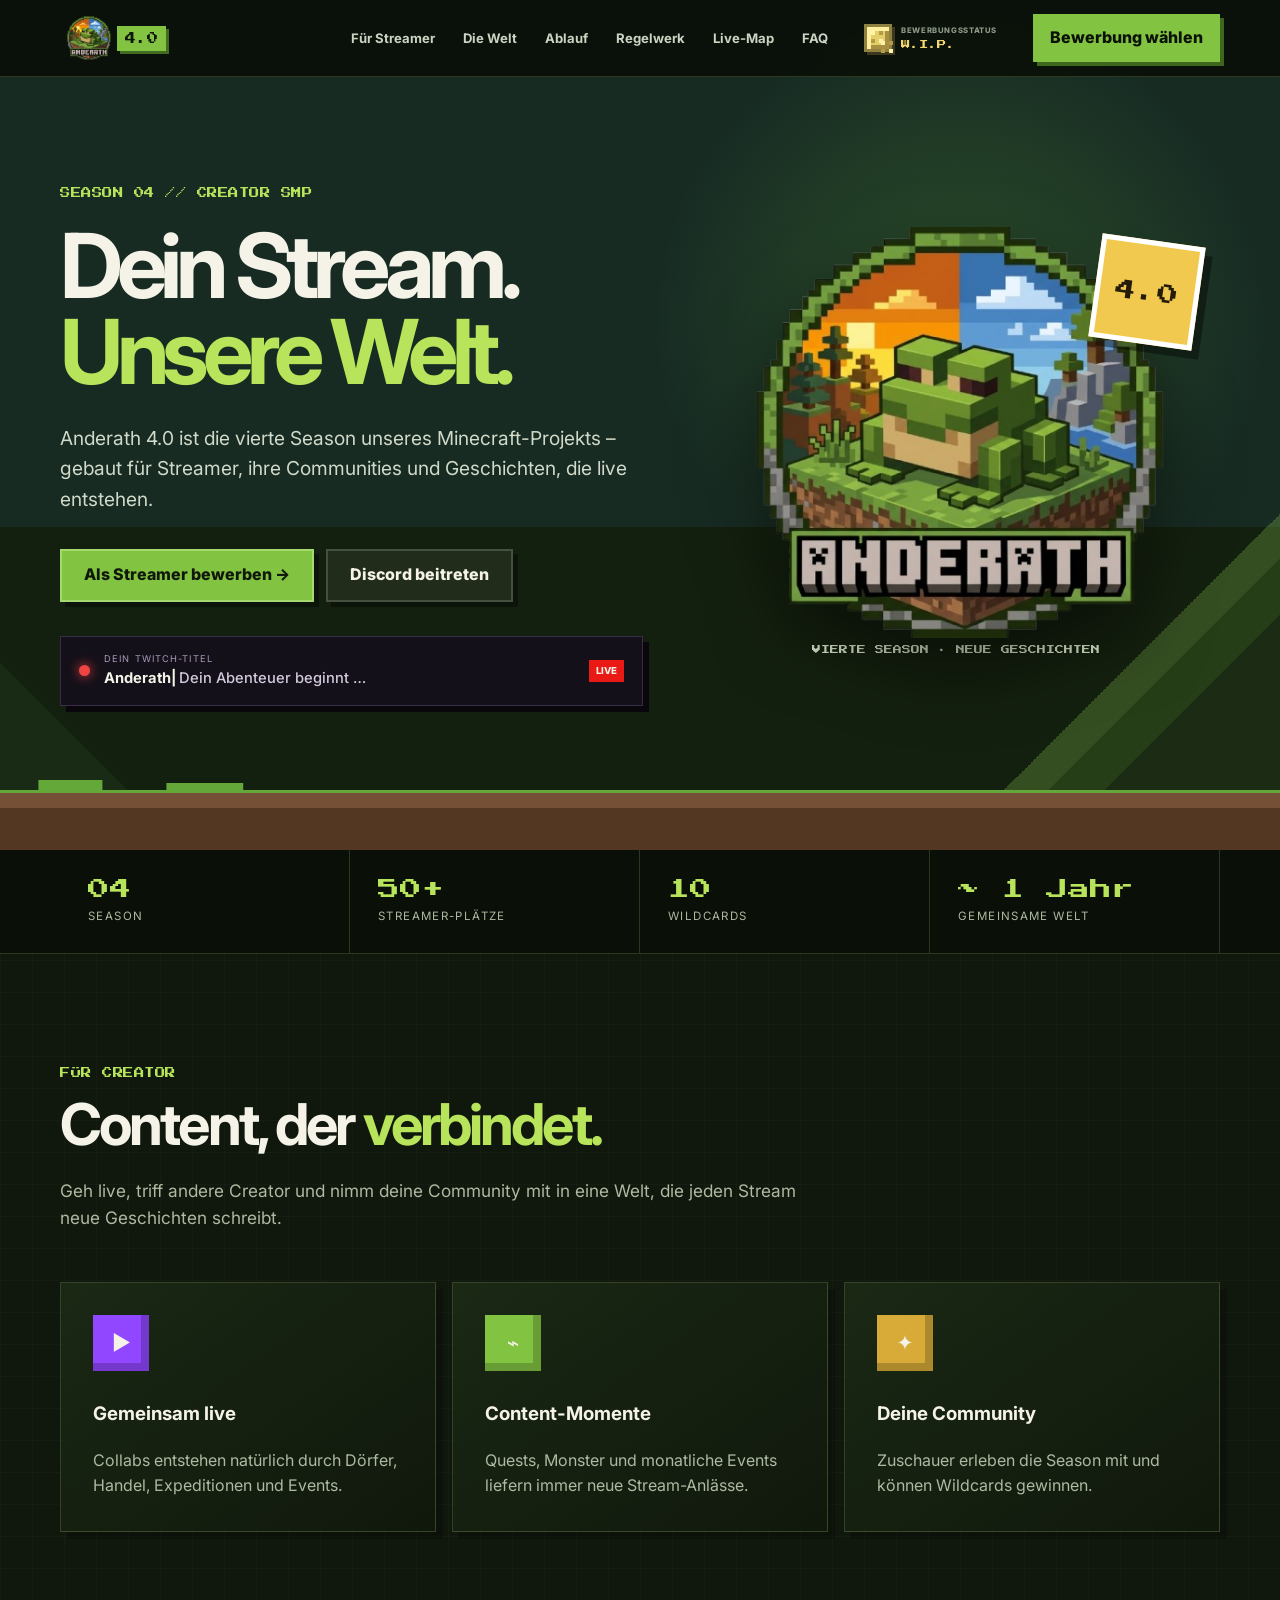
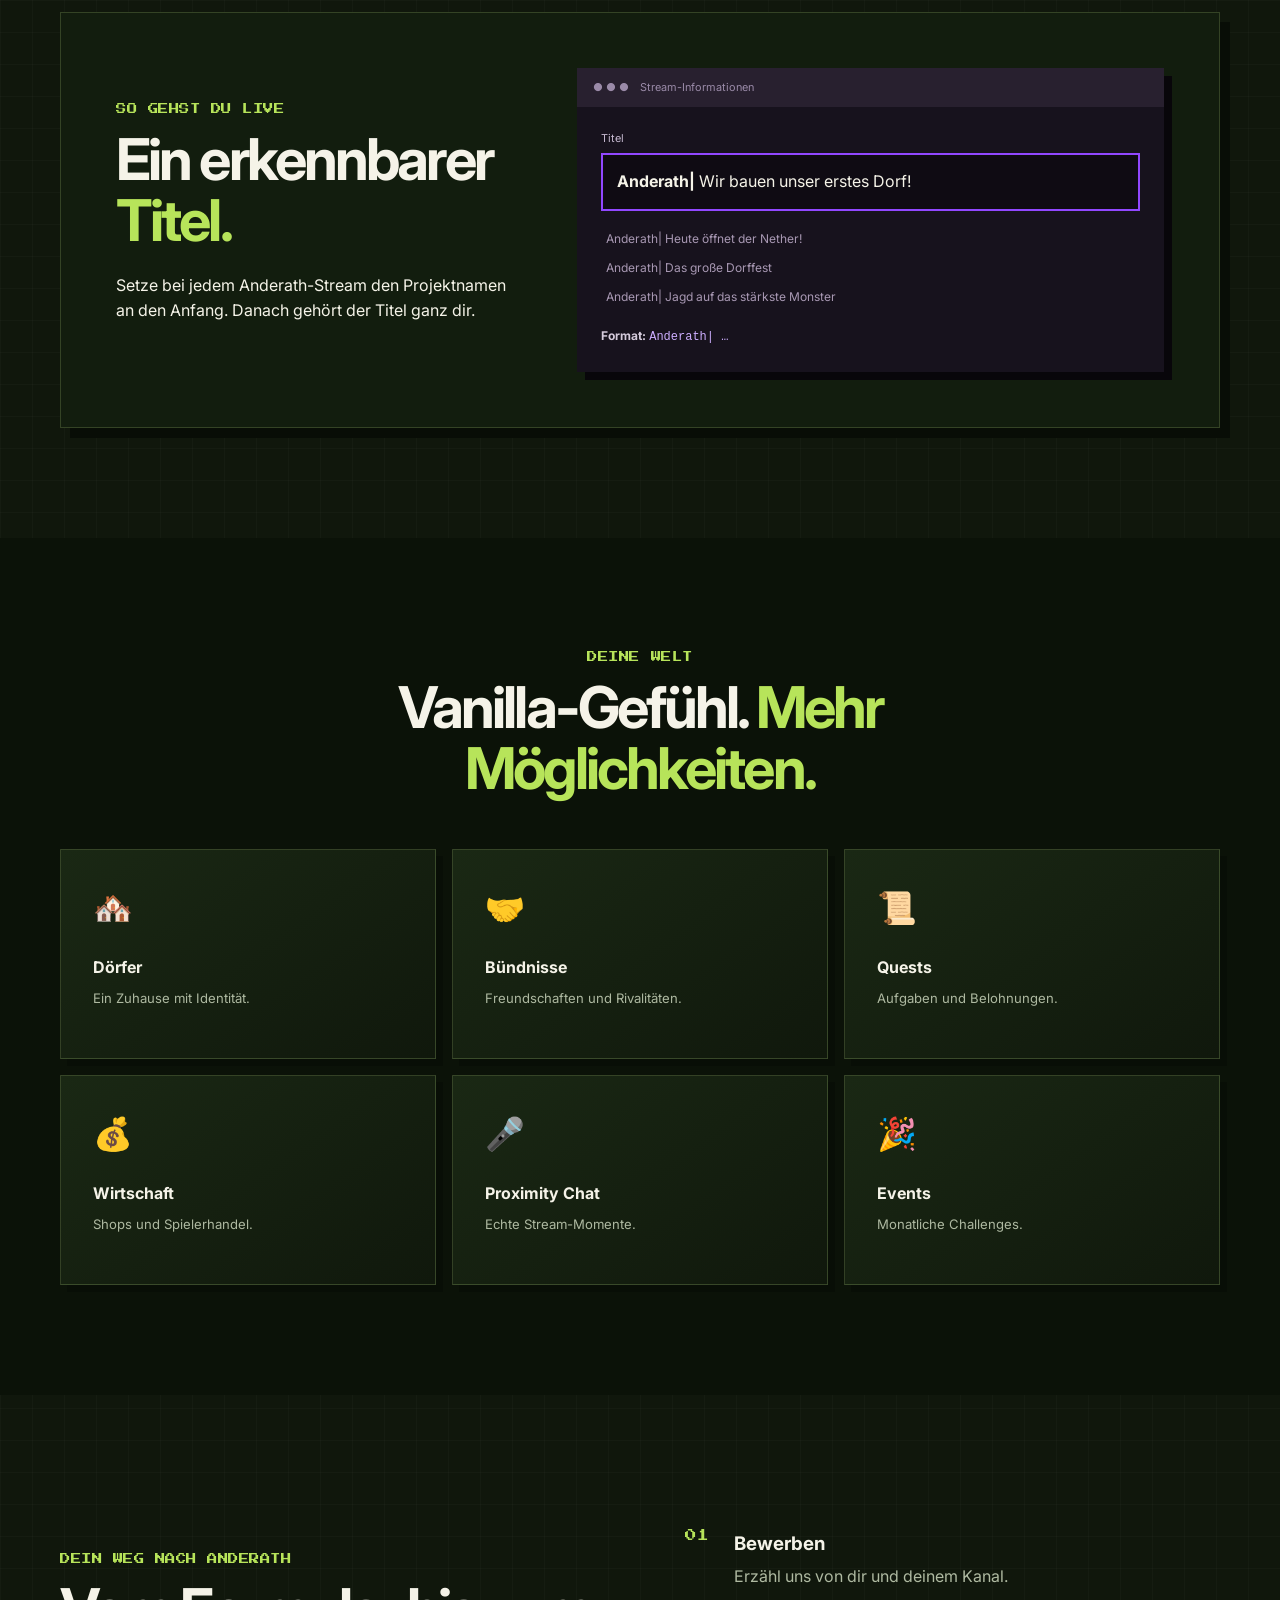
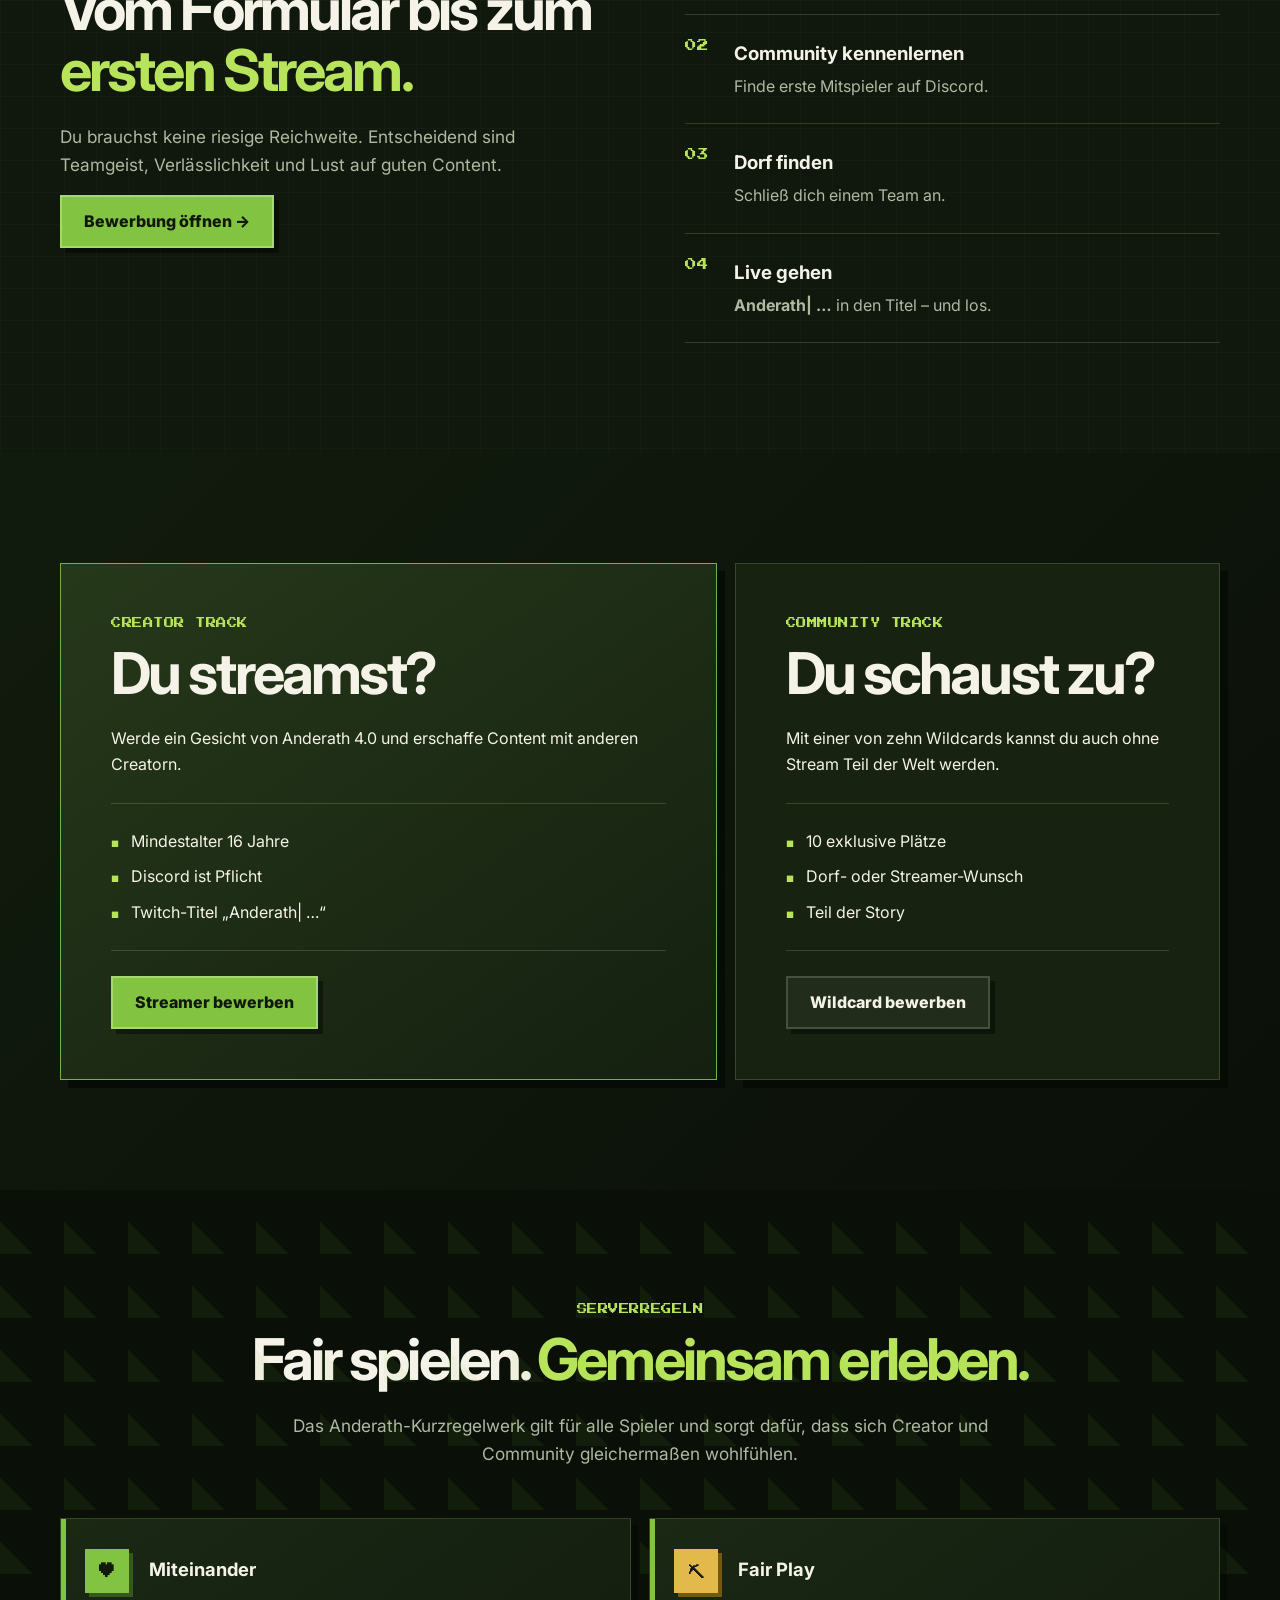
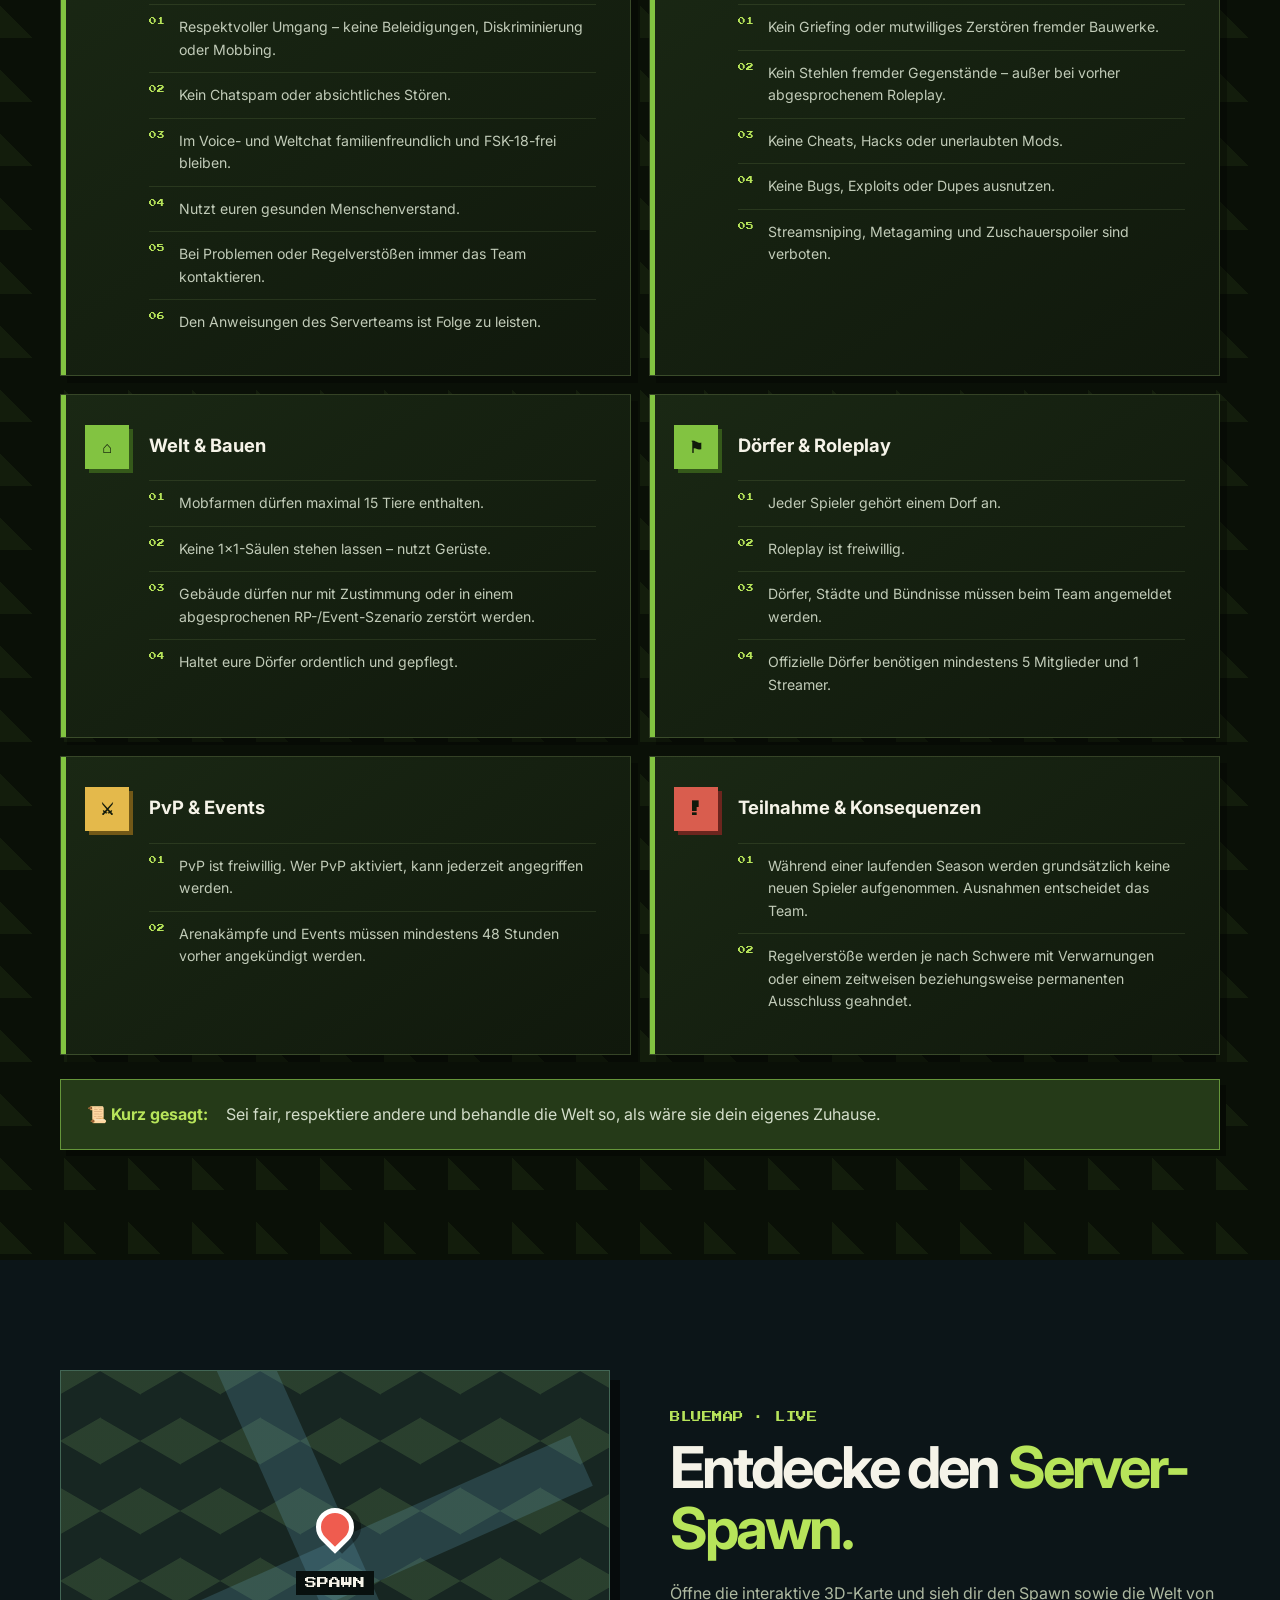
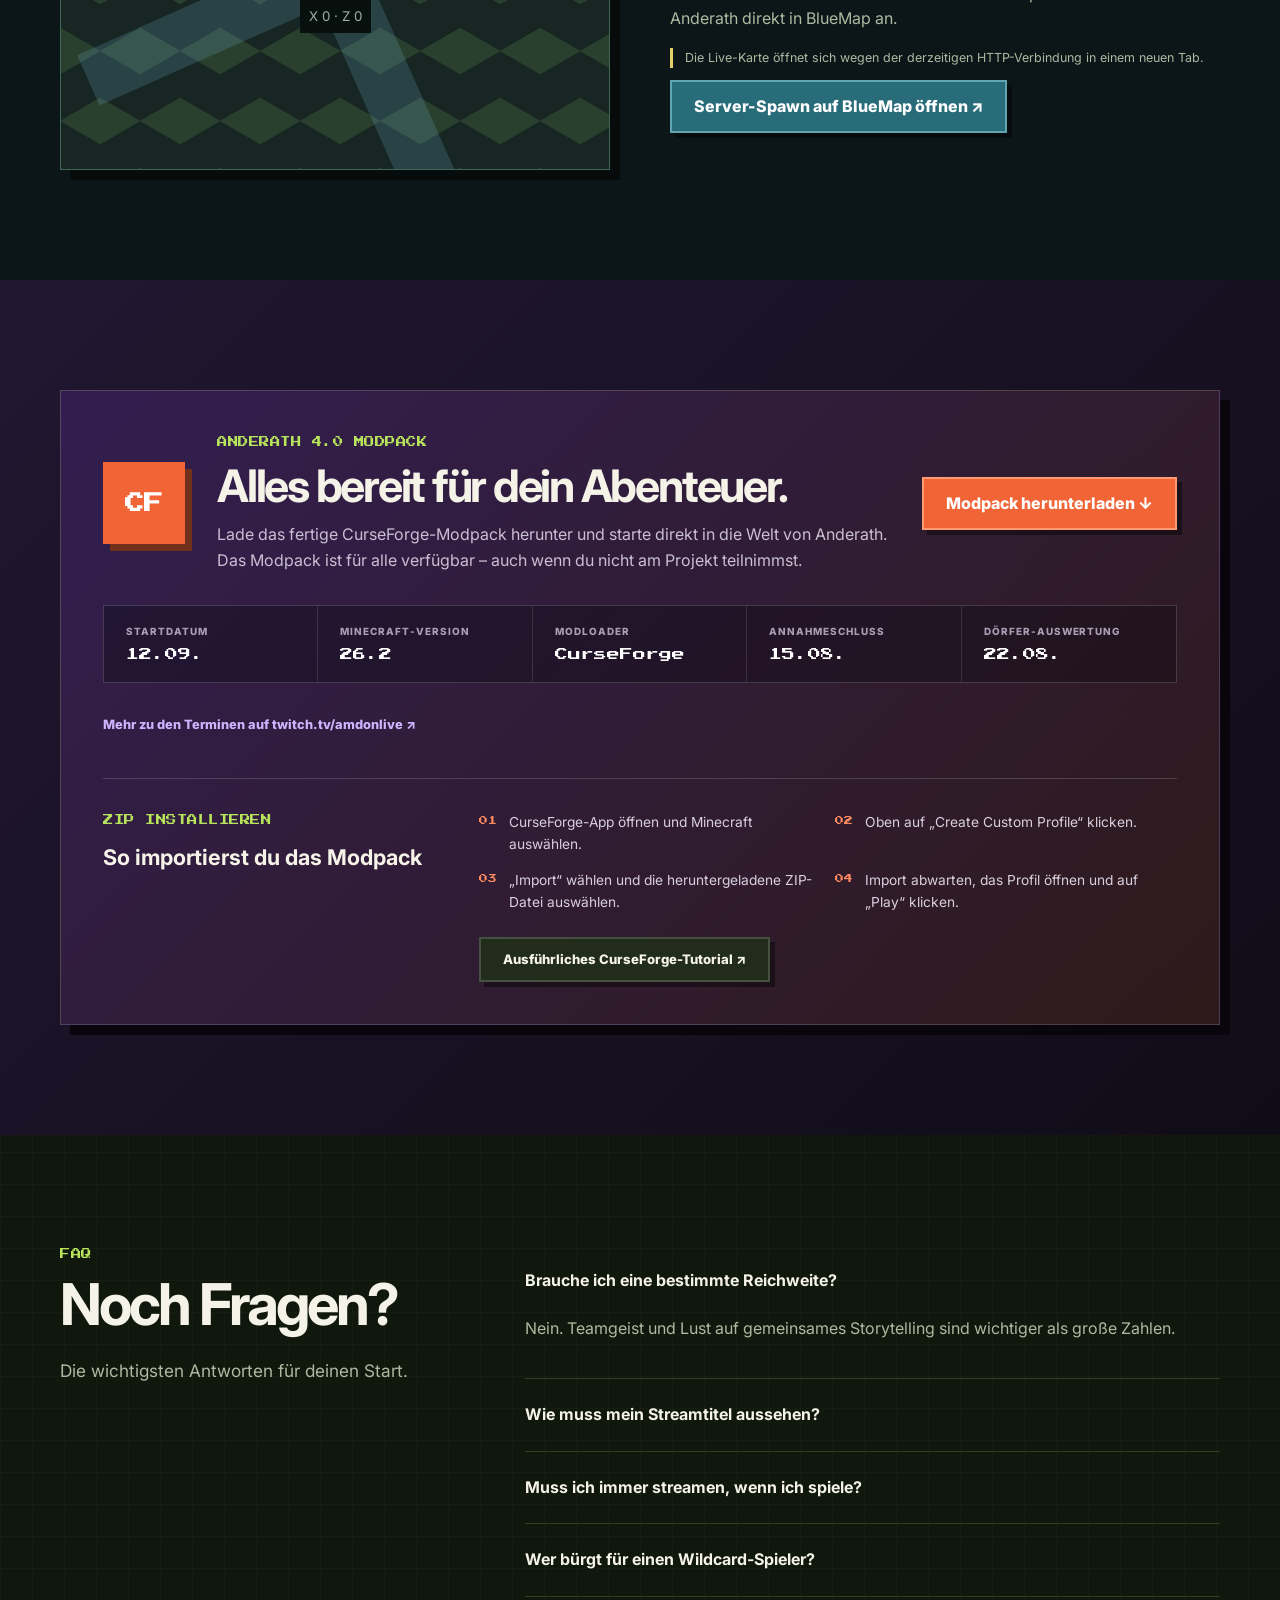
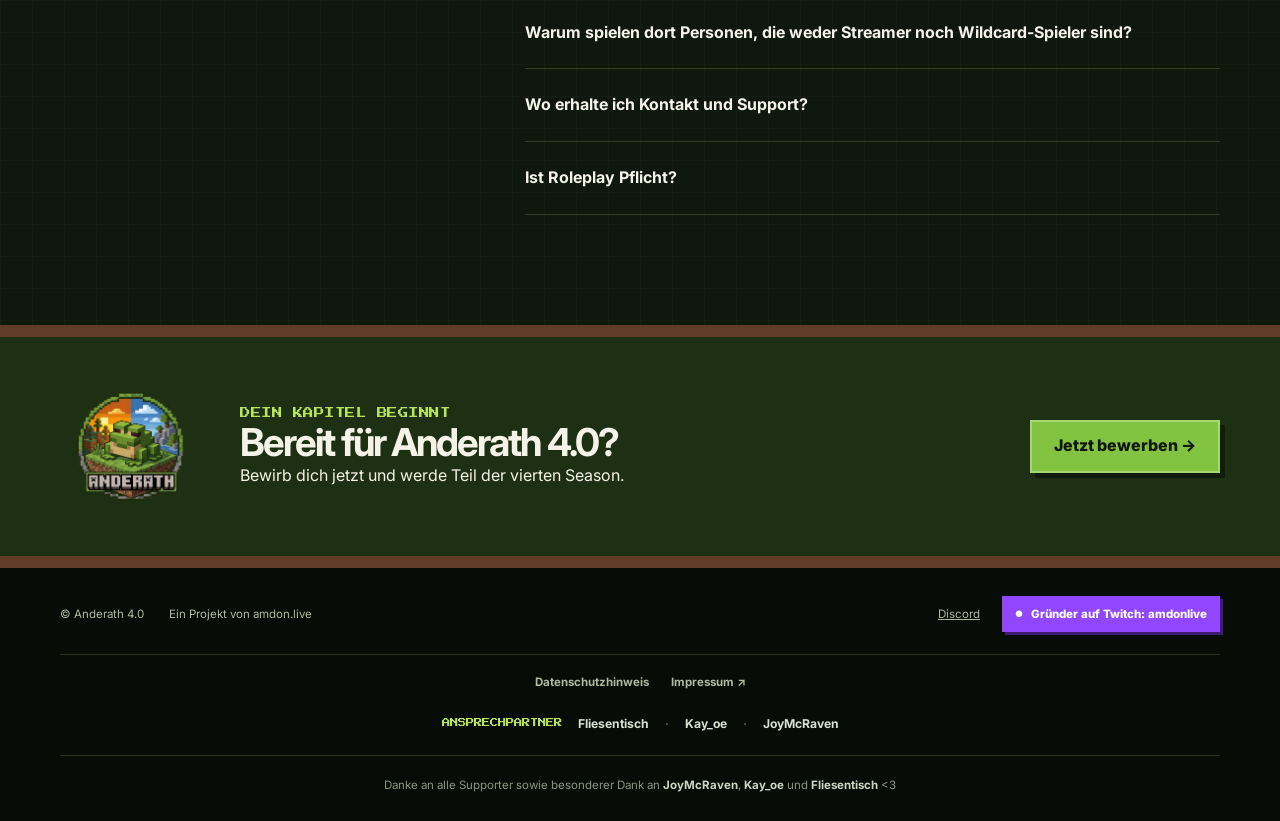
==== commit 4864ca54: "Add files via upload" ====
--- a/index.html
+++ b/index.html
@@ -1,4 +1,4 @@
-<!doctype html><html lang="de"><head><meta charset="utf-8"><meta name="viewport" content="width=device-width,initial-scale=1"><title>Anderath 4.0 | Creator SMP</title><meta name="description" content="Anderath 4.0 – die vierte Season des Minecraft-Streamer-Projekts."><link href="https://fonts.googleapis.com/css2?family=Inter:wght@400;600;700;800&family=Press+Start+2P&display=swap" rel="stylesheet"><link rel="stylesheet" href="styles.css"><script src="script.js" defer></script></head><body><a class="skip-link" href="#inhalt">Zum Inhalt springen</a><header><nav class="container"><a class="brand" href="#start"><img src="assets/anderath-logo.png" alt="Anderath"><b>4.0</b></a><div class="navlinks"><a href="#creator">Für Streamer</a><a href="#welt">Die Welt</a><a href="#ablauf">Ablauf</a><a href="#regelwerk">Regelwerk</a><a href="#faq">FAQ</a></div><div class="application-status" title="Der Bewerbungsstatus ist derzeit in Arbeit"><i class="froglight" aria-hidden="true"></i><span><small>BEWERBUNGSSTATUS</small><b>W.I.P.</b></span></div><a class="navcta" href="#bewerben">Bewerbung wählen</a></nav></header><main id="inhalt">
+<!doctype html><html lang="de"><head><meta charset="utf-8"><meta name="viewport" content="width=device-width,initial-scale=1"><title>Anderath 4.0 | Creator SMP</title><meta name="description" content="Anderath 4.0 – die vierte Season des Minecraft-Streamer-Projekts."><link href="https://fonts.googleapis.com/css2?family=Inter:wght@400;600;700;800&family=Press+Start+2P&display=swap" rel="stylesheet"><link rel="stylesheet" href="styles.css"><script src="script.js" defer></script></head><body><a class="skip-link" href="#inhalt">Zum Inhalt springen</a><header><nav class="container"><a class="brand" href="#start"><img src="assets/anderath-logo.png" alt="Anderath"><b>4.0</b></a><div class="navlinks"><a href="#creator">Für Streamer</a><a href="#welt">Die Welt</a><a href="#ablauf">Ablauf</a><a href="#regelwerk">Regelwerk</a><a href="#livemap">Live-Map</a><a href="#faq">FAQ</a></div><div class="application-status" title="Der Bewerbungsstatus ist derzeit in Arbeit"><i class="froglight" aria-hidden="true"></i><span><small>BEWERBUNGSSTATUS</small><b>W.I.P.</b></span></div><a class="navcta" href="#bewerben">Bewerbung wählen</a></nav></header><main id="inhalt">
 <section class="hero" id="start"><div class="container hero-grid"><div class="reveal"><p class="pixel">SEASON 04 // CREATOR SMP</p><h1>Dein Stream.<br><span>Unsere Welt.</span></h1><p class="lead">Anderath 4.0 ist die vierte Season unseres Minecraft-Projekts – gebaut für Streamer, ihre Communities und Geschichten, die live entstehen.</p><div class="buttons"><a class="button primary" href="https://docs.google.com/forms/d/1xVCVMccA0IQ-0Y6zGwak3WKYUqeDyqhY6anTd8vaRPc/edit#responses" target="_blank" rel="noopener noreferrer">Als Streamer bewerben →</a><a class="button secondary" href="https://discord.gg/TJ3KRkwZvm" target="_blank" rel="noopener noreferrer">Discord beitreten</a></div><div class="titlebox"><i></i><div><small>DEIN TWITCH-TITEL</small><strong>Anderath| <span>Dein Abenteuer beginnt …</span></strong></div><em>LIVE</em></div></div><div class="hero-logo reveal"><b>4.0</b><img src="assets/anderath-logo.png" alt="Anderath Minecraft-Logo mit Frosch"><p>VIERTE SEASON · NEUE GESCHICHTEN</p></div></div></section>
 <section class="stats"><div class="container"><div><b>04</b><span>Season</span></div><div><b>50+</b><span>Streamer-Plätze</span></div><div><b>10</b><span>Wildcards</span></div><div><b>~ 1 Jahr</b><span>gemeinsame Welt</span></div></div></section>
 <section class="section" id="creator"><div class="container"><div class="heading reveal"><p class="pixel">FÜR CREATOR</p><h2>Content, der <span>verbindet.</span></h2><p>Geh live, triff andere Creator und nimm deine Community mit in eine Welt, die jeden Stream neue Geschichten schreibt.</p></div><div class="cards"><article class="reveal"><i>▶</i><h3>Gemeinsam live</h3><p>Collabs entstehen natürlich durch Dörfer, Handel, Expeditionen und Events.</p></article><article class="reveal"><i>⌁</i><h3>Content-Momente</h3><p>Quests, Monster und monatliche Events liefern immer neue Stream-Anlässe.</p></article><article class="reveal"><i>✦</i><h3>Deine Community</h3><p>Zuschauer erleben die Season mit und können Wildcards gewinnen.</p></article></div><div class="stream-guide reveal"><div><p class="pixel">SO GEHST DU LIVE</p><h2>Ein erkennbarer <span>Titel.</span></h2><p>Setze bei jedem Anderath-Stream den Projektnamen an den Anfang. Danach gehört der Titel ganz dir.</p></div><div class="mock"><div class="mocktop">● ● ●　Stream-Informationen</div><label>Titel</label><div class="input"><b>Anderath|</b> Wir bauen unser erstes Dorf!</div><span>Anderath| Heute öffnet der Nether!</span><span>Anderath| Das große Dorffest</span><span>Anderath| Jagd auf das stärkste Monster</span><p><b>Format:</b> <code>Anderath| …</code></p></div></div></div></section>
@@ -12,6 +12,7 @@
 <article class="rule-category reveal"><div class="rule-icon">⚑</div><h3>Dörfer &amp; Roleplay</h3><ol><li>Jeder Spieler gehört einem Dorf an.</li><li>Roleplay ist freiwillig.</li><li>Dörfer, Städte und Bündnisse müssen beim Team angemeldet werden.</li><li>Offizielle Dörfer benötigen mindestens 5 Mitglieder und 1 Streamer.</li></ol></article>
 <article class="rule-category reveal"><div class="rule-icon">⚔</div><h3>PvP &amp; Events</h3><ol><li>PvP ist freiwillig. Wer PvP aktiviert, kann jederzeit angegriffen werden.</li><li>Arenakämpfe und Events müssen mindestens 48 Stunden vorher angekündigt werden.</li></ol></article>
 <article class="rule-category reveal"><div class="rule-icon">!</div><h3>Teilnahme &amp; Konsequenzen</h3><ol><li>Während einer laufenden Season werden grundsätzlich keine neuen Spieler aufgenommen. Ausnahmen entscheidet das Team.</li><li>Regelverstöße werden je nach Schwere mit Verwarnungen oder einem zeitweisen beziehungsweise permanenten Ausschluss geahndet.</li></ol></article>
-</div><div class="rule-note reveal"><b>📜 Kurz gesagt:</b><span>Sei fair, respektiere andere und behandle die Welt so, als wäre sie dein eigenes Zuhause.</span></div></div></section><section class="section modpack" id="modpack"><div class="container modpack-card reveal"><div class="modpack-icon" aria-hidden="true">CF</div><div><p class="pixel">ANDERATH 4.0 MODPACK</p><h2>Alles bereit für dein Abenteuer.</h2><p>Lade das fertige CurseForge-Modpack herunter und starte direkt in die Welt von Anderath. Das Modpack ist für alle verfügbar – auch wenn du nicht am Projekt teilnimmst.</p></div><a class="button curseforge" href="assets/Anderath%20-%204.0.zip" download="Anderath - 4.0.zip">Modpack herunterladen ↓</a><div class="project-data" aria-label="Projektdaten"><div><small>STARTDATUM</small><strong>12.09.</strong></div><div><small>MINECRAFT-VERSION</small><strong>26.2</strong></div><div><small>MODLOADER</small><strong>CurseForge</strong></div><div><small>ANNAHMESCHLUSS</small><strong>15.08.</strong></div><div><small>DÖRFER-AUSWERTUNG</small><strong>22.08.</strong></div></div><a class="schedule-twitch" href="https://twitch.tv/amdonlive" target="_blank" rel="noopener noreferrer">Mehr zu den Terminen auf twitch.tv/amdonlive ↗</a><div class="install-guide"><div><p class="pixel">ZIP INSTALLIEREN</p><h3>So importierst du das Modpack</h3></div><ol><li><b>01</b><span>CurseForge-App öffnen und Minecraft auswählen.</span></li><li><b>02</b><span>Oben auf „Create Custom Profile“ klicken.</span></li><li><b>03</b><span>„Import“ wählen und die heruntergeladene ZIP-Datei auswählen.</span></li><li><b>04</b><span>Import abwarten, das Profil öffnen und auf „Play“ klicken.</span></li></ol><a class="button secondary tutorial-link" href="https://support.curseforge.com/support/solutions/articles/9000196984-installing-minecraft-mods-and-modpacks" target="_blank" rel="noopener noreferrer">Ausführliches CurseForge-Tutorial ↗</a></div></div></section>
+</div><div class="rule-note reveal"><b>📜 Kurz gesagt:</b><span>Sei fair, respektiere andere und behandle die Welt so, als wäre sie dein eigenes Zuhause.</span></div></div></section><section class="section livemap" id="livemap"><div class="container map-card reveal"><div class="map-preview" aria-hidden="true"><span class="map-marker"></span><b>SPAWN</b><small>X 0 · Z 0</small></div><div class="map-copy"><p class="pixel">BLUEMAP · LIVE</p><h2>Entdecke den <span>Server-Spawn.</span></h2><p>Öffne die interaktive 3D-Karte und sieh dir den Spawn sowie die Welt von Anderath direkt in BlueMap an.</p><p class="map-notice">Die Live-Karte öffnet sich wegen der derzeitigen HTTP-Verbindung in einem neuen Tab.</p><a class="button map-button" href="http://193.135.10.146:8100/#world:0:0:0:1500:0:0:0:0:perspective" target="_blank" rel="noopener noreferrer">Server-Spawn auf BlueMap öffnen ↗</a></div></div></section>
+<section class="section modpack" id="modpack"><div class="container modpack-card reveal"><div class="modpack-icon" aria-hidden="true">CF</div><div><p class="pixel">ANDERATH 4.0 MODPACK</p><h2>Alles bereit für dein Abenteuer.</h2><p>Lade das fertige CurseForge-Modpack herunter und starte direkt in die Welt von Anderath. Das Modpack ist für alle verfügbar – auch wenn du nicht am Projekt teilnimmst.</p></div><a class="button curseforge" href="assets/Anderath%20-%204.0.zip" download="Anderath - 4.0.zip">Modpack herunterladen ↓</a><div class="project-data" aria-label="Projektdaten"><div><small>STARTDATUM</small><strong>12.09.</strong></div><div><small>MINECRAFT-VERSION</small><strong>26.2</strong></div><div><small>MODLOADER</small><strong>CurseForge</strong></div><div><small>ANNAHMESCHLUSS</small><strong>15.08.</strong></div><div><small>DÖRFER-AUSWERTUNG</small><strong>22.08.</strong></div></div><a class="schedule-twitch" href="https://twitch.tv/amdonlive" target="_blank" rel="noopener noreferrer">Mehr zu den Terminen auf twitch.tv/amdonlive ↗</a><div class="install-guide"><div><p class="pixel">ZIP INSTALLIEREN</p><h3>So importierst du das Modpack</h3></div><ol><li><b>01</b><span>CurseForge-App öffnen und Minecraft auswählen.</span></li><li><b>02</b><span>Oben auf „Create Custom Profile“ klicken.</span></li><li><b>03</b><span>„Import“ wählen und die heruntergeladene ZIP-Datei auswählen.</span></li><li><b>04</b><span>Import abwarten, das Profil öffnen und auf „Play“ klicken.</span></li></ol><a class="button secondary tutorial-link" href="https://support.curseforge.com/support/solutions/articles/9000196984-installing-minecraft-mods-and-modpacks" target="_blank" rel="noopener noreferrer">Ausführliches CurseForge-Tutorial ↗</a></div></div></section>
 <section class="section" id="faq"><div class="container faqgrid"><div class="heading reveal"><p class="pixel">FAQ</p><h2>Noch Fragen?</h2><p>Die wichtigsten Antworten für deinen Start.</p></div><div class="accordion reveal"><details open><summary>Brauche ich eine bestimmte Reichweite?<span></span></summary><p>Nein. Teamgeist und Lust auf gemeinsames Storytelling sind wichtiger als große Zahlen.</p></details><details><summary>Wie muss mein Streamtitel aussehen?<span></span></summary><p>Beginne jeden Projekt-Stream mit <b>Anderath|</b>. Dahinter steht dein eigener Titel.</p></details><details><summary>Muss ich immer streamen, wenn ich spiele?<span></span></summary><p>Nein. Als Streamer sollst du das Projekt zwar regelmäßig live zeigen, musst aber nicht jede Spielsession streamen und darfst auch offline spielen. Durch die Streams aus verschiedenen Dörfern entstehen unterschiedliche Blickwinkel auf die Welt. Wenn du live bist, verwende bitte <b>Anderath| …</b> am Anfang deines Twitch-Titels.</p></details><details><summary>Wer bürgt für einen Wildcard-Spieler?<span></span></summary><p>Wildcard-Spieler kommen aus der jeweiligen Community. Der zugehörige Creator beziehungsweise die Community bürgt für den Wildcard-Spieler und steht für ein faires und respektvolles Verhalten ein.</p></details><details><summary>Warum spielen dort Personen, die weder Streamer noch Wildcard-Spieler sind?<span></span></summary><p>Das sind die OG-Anderath-Spieler. Sie sind die einzige Ausnahme und dürfen unabhängig von einem Streamer- oder Wildcard-Platz in jeder Season mitspielen.</p></details><details><summary>Wo erhalte ich Kontakt und Support?<span></span></summary><p>Kontakt, Hilfe und Support erhältst du ausschließlich auf unserem <a href="https://discord.gg/TJ3KRkwZvm" target="_blank" rel="noopener noreferrer"><b>Discord-Server ↗</b></a>.</p></details><details><summary>Ist Roleplay Pflicht?<span></span></summary><p>Nein, natürliches Zusammenspiel steht im Mittelpunkt.</p></details></div></div></section>
 <section class="cta"><div class="container reveal"><img src="assets/anderath-logo.png" alt=""><div><p class="pixel">DEIN KAPITEL BEGINNT</p><h2>Bereit für Anderath 4.0?</h2><p>Bewirb dich jetzt und werde Teil der vierten Season.</p></div><a class="button primary" href="https://docs.google.com/forms/d/1xVCVMccA0IQ-0Y6zGwak3WKYUqeDyqhY6anTd8vaRPc/edit#responses" target="_blank" rel="noopener noreferrer">Jetzt bewerben →</a></div></section></main><footer><div class="container"><span>© Anderath 4.0</span><span>Ein Projekt von amdon.live</span><div class="footer-links"><a href="https://discord.gg/TJ3KRkwZvm" target="_blank" rel="noopener noreferrer">Discord</a><a class="twitch-link" href="https://twitch.tv/amdonlive" target="_blank" rel="noopener noreferrer"><span aria-hidden="true">●</span> Gründer auf Twitch: amdonlive</a></div></div><div class="legal-links"><a href="datenschutz.html">Datenschutzhinweis</a><a href="https://mein.online-impressum.de/amdon/" target="_blank" rel="noopener noreferrer">Impressum ↗</a></div><div class="footer-contacts"><span>ANSPRECHPARTNER</span><b>Fliesentisch</b><b>Kay_oe</b><b>JoyMcRaven</b></div><p class="footer-thanks">Danke an alle Supporter sowie besonderer Dank an <b>JoyMcRaven</b>, <b>Kay_oe</b> und <b>Fliesentisch</b> &lt;3</p></footer></body></html>
--- a/styles.css
+++ b/styles.css
@@ -1,2 +1,2 @@
-:root{--bg:#10170c;--deep:#080d06;--panel:#182313;--green:#82c341;--lime:#b7e45a;--dirt:#6e4429;--line:rgba(202,239,145,.18);--text:#f5f3e8;--muted:#aeb9a1;--purple:#9147ff}*{box-sizing:border-box}html{scroll-behavior:smooth}body{margin:0;background:var(--bg);color:var(--text);font-family:Inter,system-ui,sans-serif;line-height:1.6;overflow-x:hidden;background-image:linear-gradient(rgba(255,255,255,.018) 1px,transparent 1px),linear-gradient(90deg,rgba(255,255,255,.018) 1px,transparent 1px);background-size:32px 32px}a{color:inherit}.container{width:min(1160px,calc(100% - 40px));margin:auto}.skip-link{position:fixed;top:-60px;left:15px;z-index:99;background:#fff;color:#000;padding:10px}.skip-link:focus{top:10px}header{position:fixed;z-index:20;inset:0 0 auto;background:rgba(8,13,6,.82);border-bottom:1px solid var(--line);backdrop-filter:blur(15px)}nav{height:76px;display:flex;align-items:center;gap:36px}.brand{display:flex;align-items:center;text-decoration:none;margin-right:auto}.brand img{width:57px;height:57px;object-fit:contain}.brand b{font:400 .7rem "Press Start 2P";background:var(--green);color:#10180b;padding:7px 8px;box-shadow:3px 3px 0 #426d20}.navlinks{display:flex;gap:28px}.navlinks a{text-decoration:none;color:#cbd4c2;font-size:.82rem;font-weight:700}.navlinks a:hover{color:var(--lime)}.application-status{display:flex;align-items:center;gap:9px}.application-status span{display:flex;flex-direction:column;line-height:1.15}.application-status small{color:#8e9987;font-size:.48rem;font-weight:800;letter-spacing:.08em}.application-status b{color:#f2d66f;font:400 .58rem "Press Start 2P";margin-top:4px}.froglight{position:relative;width:28px;height:28px;background:#e3ce68;border:3px solid #8f8140;box-shadow:inset 4px 4px #fff0a0,inset -4px -4px #a98f42,3px 3px 0 #3d371d}.froglight:before,.froglight:after{content:"";position:absolute;width:4px;height:4px;background:#fff3aa;box-shadow:8px 0 #b49c47,0 8px #b49c47,8px 8px #fff3aa}.froglight:before{left:4px;top:4px}.froglight:after{right:4px;bottom:4px}.navcta{background:var(--green);color:#0a1106;padding:11px 17px;text-decoration:none;font-weight:800;box-shadow:4px 4px 0 #3e671d}.hero{position:relative;min-height:850px;padding:150px 0 110px;display:grid;place-items:center;overflow:hidden;background:radial-gradient(circle at 75% 38%,rgba(102,174,62,.28),transparent 28%),linear-gradient(#172b23 0 62%,#14200f 62%)}.hero:before{content:"";position:absolute;inset:0;opacity:.28;background:linear-gradient(135deg,transparent 70%,#8ac650 70% 74%,#568b32 74% 79%,#2e4a22 79%) bottom right/700px 420px no-repeat,linear-gradient(45deg,#2b4a25 25%,transparent 25%) bottom left/440px 310px no-repeat}.hero:after{content:"";position:absolute;left:0;right:0;bottom:0;height:70px;background:linear-gradient(#64a839 0 13px,#765036 13px 40%,#543722 40%);clip-path:polygon(0 10px,3% 10px,3% 0,8% 0,8% 10px,13% 10px,13% 3px,19% 3px,19% 10px,100% 10px,100% 100%,0 100%)}.hero-grid{position:relative;z-index:2;display:grid;grid-template-columns:1.05fr .95fr;align-items:center;gap:50px}.pixel{font:400 .65rem "Press Start 2P";letter-spacing:.05em;color:var(--lime);line-height:1.8}h1,h2,h3,p{margin-top:0}h1{font-size:clamp(3.4rem,7vw,6.8rem);line-height:.96;letter-spacing:-.07em;margin:20px 0 28px}h1 span,h2 span{color:var(--lime)}h2{font-size:clamp(2.2rem,4.5vw,4rem);line-height:1.06;letter-spacing:-.05em;margin-bottom:22px}.lead{font-size:1.2rem;color:#d1dac9;max-width:660px}.buttons{display:flex;gap:12px;flex-wrap:wrap;margin:34px 0}.button{display:inline-flex;align-items:center;justify-content:center;min-height:53px;padding:0 22px;text-decoration:none;font-weight:800;border:2px solid rgba(255,255,255,.17);box-shadow:5px 5px 0 rgba(0,0,0,.42);transition:.2s}.button:hover{transform:translate(-2px,-2px);box-shadow:8px 8px 0 rgba(0,0,0,.42)}.primary{background:var(--green);border-color:#a5d96f;color:#10170b}.secondary{background:#212c1a}.titlebox{display:flex;align-items:center;gap:14px;max-width:600px;background:#141019;border:1px solid #3a2d46;padding:15px 18px;box-shadow:6px 6px 0 #09060c}.titlebox i{width:11px;height:11px;border-radius:50%;background:#f04444;box-shadow:0 0 12px #f44}.titlebox div{display:flex;flex-direction:column}.titlebox small{font-size:.58rem;color:#a998b7;letter-spacing:.12em}.titlebox strong{font-size:.92rem}.titlebox strong span{font-weight:500;color:#d3c9dc}.titlebox em{margin-left:auto;background:#e91916;padding:3px 7px;font-size:.6rem;font-style:normal;font-weight:800}.hero-logo{position:relative;text-align:center}.hero-logo img{width:min(100%,540px);filter:drop-shadow(0 30px 35px rgba(0,0,0,.5))}.hero-logo>b{position:absolute;z-index:3;right:4%;top:3%;display:grid;place-items:center;width:104px;height:104px;background:#f1c94e;color:#241c08;border:5px solid #fff;font:400 1.3rem "Press Start 2P";transform:rotate(8deg);box-shadow:8px 8px 0 rgba(0,0,0,.4)}.hero-logo p{font:400 .55rem "Press Start 2P";color:#dbe8c9}.stats{background:#0a0f07;border-bottom:1px solid var(--line)}.stats>.container{display:grid;grid-template-columns:repeat(4,1fr)}.stats div div{display:flex;flex-direction:column;padding:28px;border-right:1px solid var(--line)}.stats b{font:400 1.35rem "Press Start 2P";color:var(--lime)}.stats span{font-size:.72rem;text-transform:uppercase;color:var(--muted);margin-top:7px;letter-spacing:.12em}.section{padding:110px 0}.heading{max-width:780px;margin-bottom:50px}.heading>p:not(.pixel){color:var(--muted);font-size:1.08rem}.center{text-align:center;margin-inline:auto}.cards,.features{display:grid;grid-template-columns:repeat(3,1fr);gap:16px}.cards article,.feature,.features article{padding:32px;background:linear-gradient(145deg,#1a2814,#10180c);border:1px solid var(--line);box-shadow:7px 7px 0 rgba(0,0,0,.25)}.cards article i{display:grid;place-items:center;width:56px;height:56px;background:var(--purple);font-style:normal;font-size:1.3rem;box-shadow:inset -8px -8px rgba(0,0,0,.2);margin-bottom:28px}.cards article:nth-child(2) i{background:var(--green)}.cards article:nth-child(3) i{background:#d8ab38}.cards p,.features p{color:var(--muted);margin-bottom:0}.stream-guide{margin-top:80px;display:grid;grid-template-columns:.8fr 1.2fr;gap:70px;align-items:center;padding:55px;background:#121d0e;border:1px solid var(--line);box-shadow:10px 10px 0 #080d06}.mock{background:#17121d;padding:0 24px 25px;box-shadow:8px 8px 0 #08060a}.mocktop{margin:0 -24px 23px;padding:11px 16px;background:#28202f;color:#9a8aa8;font-size:.68rem}.mock label{display:block;color:#c6b9d0;font-size:.68rem;margin-bottom:6px}.input{border:2px solid var(--purple);background:#0f0b13;padding:14px;margin-bottom:13px}.mock>span{display:block;color:#a898b3;font-size:.75rem;padding:5px}.mock p{font-size:.75rem;margin:14px 0 0;color:#d5cbdc}.mock code{color:#cdaeff}.world{background:#0b1208}.features article{font-size:2rem;min-height:210px}.features h3{font-size:1rem;margin:22px 0 7px}.features p{font-size:.82rem}.journey-grid{display:grid;grid-template-columns:1fr 1fr;gap:90px;align-items:center}.steps{list-style:none;padding:0;margin:0}.steps li{display:flex;gap:25px;padding:24px 0;border-bottom:1px solid var(--line)}.steps li>b{font:400 .72rem "Press Start 2P";color:var(--lime)}.steps h3{margin:0 0 5px}.steps p{margin:0;color:var(--muted)}.join{background:linear-gradient(135deg,#111b0d,#0b1009)}.join-grid{display:grid;grid-template-columns:1.15fr .85fr;gap:18px}.joincard{padding:50px;background:#172211;border:1px solid var(--line);box-shadow:8px 8px 0 #070b05}.joincard.streamer{background:linear-gradient(145deg,#26381a,#152010);border-color:#75b244}.joincard ul{list-style:none;padding:20px 0;margin:25px 0;border-block:1px solid var(--line)}.joincard li{padding:5px 0}.joincard li:before{content:"■";color:var(--lime);font-size:.55rem;margin-right:12px}.faqgrid{display:grid;grid-template-columns:.7fr 1.3fr;gap:90px}.accordion details{border-bottom:1px solid var(--line)}summary{display:flex;justify-content:space-between;padding:23px 0;cursor:pointer;font-weight:700;list-style:none}.accordion p{color:var(--muted);padding:0 30px 20px 0}.modpack{background:linear-gradient(135deg,#211731,#100c17)}.modpack-card{display:grid;grid-template-columns:auto 1fr auto;align-items:center;gap:32px;padding:42px;background:linear-gradient(135deg,rgba(145,71,255,.16),rgba(255,120,31,.12));border:1px solid rgba(255,255,255,.16);box-shadow:10px 10px 0 #08060c}.modpack-card h2{font-size:clamp(1.8rem,3.5vw,3rem);margin-bottom:12px}.modpack-card p:last-child{margin-bottom:0;color:#c9bfd3}.modpack-icon{display:grid;place-items:center;width:82px;height:82px;background:#f16436;color:#fff;font:800 1.2rem "Press Start 2P";box-shadow:7px 7px 0 #71301a}.curseforge{background:#f16436;border-color:#ff9a72;color:#fff;white-space:nowrap}.project-data{grid-column:1/-1;display:grid;grid-template-columns:repeat(5,1fr);border:1px solid rgba(255,255,255,.16);background:rgba(8,6,12,.34)}.project-data div{display:flex;flex-direction:column;gap:5px;padding:18px 22px;border-right:1px solid rgba(255,255,255,.12)}.project-data div:last-child{border-right:0}.project-data small{color:#a99eb4;font-size:.62rem;font-weight:800;letter-spacing:.1em}.project-data strong{color:#fff;font:400 .8rem "Press Start 2P";line-height:1.5}.schedule-twitch{grid-column:1/-1;justify-self:start;color:#cdb5ff;font-size:.8rem;font-weight:800;text-decoration:none}.schedule-twitch:hover{color:#fff;text-decoration:underline}.install-guide{grid-column:1/-1;display:grid;grid-template-columns:.65fr 1.35fr;gap:24px 40px;margin-top:10px;padding-top:32px;border-top:1px solid rgba(255,255,255,.16)}.install-guide h3{font-size:1.35rem;margin:0}.install-guide ol{display:grid;grid-template-columns:1fr 1fr;gap:14px;list-style:none;padding:0;margin:0}.install-guide li{display:flex;gap:12px;color:#d9d0df;font-size:.86rem}.install-guide li b{color:#ff8a60;font:400 .55rem "Press Start 2P";padding-top:5px}.tutorial-link{grid-column:2;justify-self:start;min-height:45px;font-size:.82rem}.cta{padding:55px 0;background:#1d3014;border-block:12px solid #5f3d27}.cta>.container{display:grid;grid-template-columns:150px 1fr auto;align-items:center;gap:30px}.cta img{width:140px}.cta h2{font-size:2.4rem;margin:0}.cta p{margin-bottom:0}footer{background:#080c06;padding:28px 0;color:var(--muted);font-size:.72rem}footer .container{display:flex;align-items:center;gap:25px}.footer-links{display:flex;align-items:center;gap:22px;margin-left:auto}.footer-links a{margin-left:0}.twitch-link{display:inline-flex;align-items:center;gap:8px;padding:9px 13px;background:var(--purple);color:#fff;text-decoration:none;font-weight:800;box-shadow:3px 3px 0 #3e1d70}.twitch-link span{font-size:.55rem}.twitch-link:hover{background:#a970ff}.legal-links{width:min(1160px,calc(100% - 40px));margin:22px auto 0;padding-top:18px;border-top:1px solid var(--line);display:flex;justify-content:center;gap:22px}.legal-links a{color:#aeb9a1;text-decoration:none;font-weight:700}.legal-links a:hover{color:var(--lime)}.footer-contacts{width:min(1160px,calc(100% - 40px));margin:22px auto 0;display:flex;justify-content:center;align-items:center;gap:16px;flex-wrap:wrap}.footer-contacts span{color:var(--lime);font:400 .52rem "Press Start 2P"}.footer-contacts b{color:#d8e1d0;font-size:.76rem}.footer-contacts b+b:before{content:"·";margin-right:16px;color:#56634f}.footer-thanks{width:min(1160px,calc(100% - 40px));margin:22px auto 0;padding-top:20px;border-top:1px solid var(--line);text-align:center;color:#899581}.footer-thanks b{color:#cbd6c2}.reveal{opacity:0;transform:translateY(25px);transition:.7s}.reveal.is-visible{opacity:1;transform:none}@media(max-width:900px){.navlinks{display:none}.application-status small{display:none}.project-data{grid-template-columns:repeat(2,1fr)}.modpack-card{grid-template-columns:auto 1fr}.modpack-card>.curseforge{grid-column:1/-1}.install-guide{grid-template-columns:1fr}.tutorial-link{grid-column:1}.hero-grid,.stream-guide,.journey-grid,.faqgrid{grid-template-columns:1fr}.hero-logo{order:-1}.hero-logo img{width:310px}.hero{padding-top:120px}.cards,.features{grid-template-columns:repeat(2,1fr)}.join-grid{grid-template-columns:1fr}.stream-guide{gap:30px}.cta>.container{grid-template-columns:100px 1fr}.cta img{width:90px}.cta .button{grid-column:1/-1}}@media(max-width:600px){.container{width:min(100% - 26px,1160px)}.application-status{margin-left:auto}.application-status span{display:none}.froglight{width:24px;height:24px}.legal-links{flex-wrap:wrap}.modpack-card{grid-template-columns:1fr;padding:28px 20px}.modpack-icon{width:64px;height:64px}.project-data{grid-template-columns:1fr}.project-data div{border-right:0;border-bottom:1px solid rgba(255,255,255,.12)}.project-data div:last-child{border-bottom:0}.install-guide ol{grid-template-columns:1fr}.footer-links{width:100%;margin-left:0;flex-wrap:wrap}header nav{height:65px}.brand img{width:48px}.navcta{font-size:.72rem}.hero{min-height:auto}.hero-logo>b{width:70px;height:70px;font-size:.85rem}.hero-logo img{width:250px}h1{font-size:3.2rem}.titlebox{padding:12px}.titlebox em{display:none}.stats>.container{grid-template-columns:1fr 1fr}.stats div div{padding:18px 10px}.stats b{font-size:.85rem}.section{padding:75px 0}.cards,.features{grid-template-columns:1fr}.stream-guide,.joincard{padding:28px 18px}.buttons .button{width:100%}.cta h2{font-size:1.7rem}.cta img{display:none}.cta>.container{grid-template-columns:1fr}footer .container{flex-wrap:wrap}footer a{margin-left:0}}@media(prefers-reduced-motion:reduce){html{scroll-behavior:auto}.reveal{opacity:1;transform:none;transition:none}}
+:root{--bg:#10170c;--deep:#080d06;--panel:#182313;--green:#82c341;--lime:#b7e45a;--dirt:#6e4429;--line:rgba(202,239,145,.18);--text:#f5f3e8;--muted:#aeb9a1;--purple:#9147ff}*{box-sizing:border-box}html{scroll-behavior:smooth}body{margin:0;background:var(--bg);color:var(--text);font-family:Inter,system-ui,sans-serif;line-height:1.6;overflow-x:hidden;background-image:linear-gradient(rgba(255,255,255,.018) 1px,transparent 1px),linear-gradient(90deg,rgba(255,255,255,.018) 1px,transparent 1px);background-size:32px 32px}a{color:inherit}.container{width:min(1160px,calc(100% - 40px));margin:auto}.skip-link{position:fixed;top:-60px;left:15px;z-index:99;background:#fff;color:#000;padding:10px}.skip-link:focus{top:10px}header{position:fixed;z-index:20;inset:0 0 auto;background:rgba(8,13,6,.82);border-bottom:1px solid var(--line);backdrop-filter:blur(15px)}nav{height:76px;display:flex;align-items:center;gap:36px}.brand{display:flex;align-items:center;text-decoration:none;margin-right:auto}.brand img{width:57px;height:57px;object-fit:contain}.brand b{font:400 .7rem "Press Start 2P";background:var(--green);color:#10180b;padding:7px 8px;box-shadow:3px 3px 0 #426d20}.navlinks{display:flex;gap:28px}.navlinks a{text-decoration:none;color:#cbd4c2;font-size:.82rem;font-weight:700}.navlinks a:hover{color:var(--lime)}.application-status{display:flex;align-items:center;gap:9px}.application-status span{display:flex;flex-direction:column;line-height:1.15}.application-status small{color:#8e9987;font-size:.48rem;font-weight:800;letter-spacing:.08em}.application-status b{color:#f2d66f;font:400 .58rem "Press Start 2P";margin-top:4px}.froglight{position:relative;width:28px;height:28px;background:#e3ce68;border:3px solid #8f8140;box-shadow:inset 4px 4px #fff0a0,inset -4px -4px #a98f42,3px 3px 0 #3d371d}.froglight:before,.froglight:after{content:"";position:absolute;width:4px;height:4px;background:#fff3aa;box-shadow:8px 0 #b49c47,0 8px #b49c47,8px 8px #fff3aa}.froglight:before{left:4px;top:4px}.froglight:after{right:4px;bottom:4px}.navcta{background:var(--green);color:#0a1106;padding:11px 17px;text-decoration:none;font-weight:800;box-shadow:4px 4px 0 #3e671d}.hero{position:relative;min-height:850px;padding:150px 0 110px;display:grid;place-items:center;overflow:hidden;background:radial-gradient(circle at 75% 38%,rgba(102,174,62,.28),transparent 28%),linear-gradient(#172b23 0 62%,#14200f 62%)}.hero:before{content:"";position:absolute;inset:0;opacity:.28;background:linear-gradient(135deg,transparent 70%,#8ac650 70% 74%,#568b32 74% 79%,#2e4a22 79%) bottom right/700px 420px no-repeat,linear-gradient(45deg,#2b4a25 25%,transparent 25%) bottom left/440px 310px no-repeat}.hero:after{content:"";position:absolute;left:0;right:0;bottom:0;height:70px;background:linear-gradient(#64a839 0 13px,#765036 13px 40%,#543722 40%);clip-path:polygon(0 10px,3% 10px,3% 0,8% 0,8% 10px,13% 10px,13% 3px,19% 3px,19% 10px,100% 10px,100% 100%,0 100%)}.hero-grid{position:relative;z-index:2;display:grid;grid-template-columns:1.05fr .95fr;align-items:center;gap:50px}.pixel{font:400 .65rem "Press Start 2P";letter-spacing:.05em;color:var(--lime);line-height:1.8}h1,h2,h3,p{margin-top:0}h1{font-size:clamp(3.4rem,7vw,6.8rem);line-height:.96;letter-spacing:-.07em;margin:20px 0 28px}h1 span,h2 span{color:var(--lime)}h2{font-size:clamp(2.2rem,4.5vw,4rem);line-height:1.06;letter-spacing:-.05em;margin-bottom:22px}.lead{font-size:1.2rem;color:#d1dac9;max-width:660px}.buttons{display:flex;gap:12px;flex-wrap:wrap;margin:34px 0}.button{display:inline-flex;align-items:center;justify-content:center;min-height:53px;padding:0 22px;text-decoration:none;font-weight:800;border:2px solid rgba(255,255,255,.17);box-shadow:5px 5px 0 rgba(0,0,0,.42);transition:.2s}.button:hover{transform:translate(-2px,-2px);box-shadow:8px 8px 0 rgba(0,0,0,.42)}.primary{background:var(--green);border-color:#a5d96f;color:#10170b}.secondary{background:#212c1a}.titlebox{display:flex;align-items:center;gap:14px;max-width:600px;background:#141019;border:1px solid #3a2d46;padding:15px 18px;box-shadow:6px 6px 0 #09060c}.titlebox i{width:11px;height:11px;border-radius:50%;background:#f04444;box-shadow:0 0 12px #f44}.titlebox div{display:flex;flex-direction:column}.titlebox small{font-size:.58rem;color:#a998b7;letter-spacing:.12em}.titlebox strong{font-size:.92rem}.titlebox strong span{font-weight:500;color:#d3c9dc}.titlebox em{margin-left:auto;background:#e91916;padding:3px 7px;font-size:.6rem;font-style:normal;font-weight:800}.hero-logo{position:relative;text-align:center}.hero-logo img{width:min(100%,540px);filter:drop-shadow(0 30px 35px rgba(0,0,0,.5))}.hero-logo>b{position:absolute;z-index:3;right:4%;top:3%;display:grid;place-items:center;width:104px;height:104px;background:#f1c94e;color:#241c08;border:5px solid #fff;font:400 1.3rem "Press Start 2P";transform:rotate(8deg);box-shadow:8px 8px 0 rgba(0,0,0,.4)}.hero-logo p{font:400 .55rem "Press Start 2P";color:#dbe8c9}.stats{background:#0a0f07;border-bottom:1px solid var(--line)}.stats>.container{display:grid;grid-template-columns:repeat(4,1fr)}.stats div div{display:flex;flex-direction:column;padding:28px;border-right:1px solid var(--line)}.stats b{font:400 1.35rem "Press Start 2P";color:var(--lime)}.stats span{font-size:.72rem;text-transform:uppercase;color:var(--muted);margin-top:7px;letter-spacing:.12em}.section{padding:110px 0}.heading{max-width:780px;margin-bottom:50px}.heading>p:not(.pixel){color:var(--muted);font-size:1.08rem}.center{text-align:center;margin-inline:auto}.cards,.features{display:grid;grid-template-columns:repeat(3,1fr);gap:16px}.cards article,.feature,.features article{padding:32px;background:linear-gradient(145deg,#1a2814,#10180c);border:1px solid var(--line);box-shadow:7px 7px 0 rgba(0,0,0,.25)}.cards article i{display:grid;place-items:center;width:56px;height:56px;background:var(--purple);font-style:normal;font-size:1.3rem;box-shadow:inset -8px -8px rgba(0,0,0,.2);margin-bottom:28px}.cards article:nth-child(2) i{background:var(--green)}.cards article:nth-child(3) i{background:#d8ab38}.cards p,.features p{color:var(--muted);margin-bottom:0}.stream-guide{margin-top:80px;display:grid;grid-template-columns:.8fr 1.2fr;gap:70px;align-items:center;padding:55px;background:#121d0e;border:1px solid var(--line);box-shadow:10px 10px 0 #080d06}.mock{background:#17121d;padding:0 24px 25px;box-shadow:8px 8px 0 #08060a}.mocktop{margin:0 -24px 23px;padding:11px 16px;background:#28202f;color:#9a8aa8;font-size:.68rem}.mock label{display:block;color:#c6b9d0;font-size:.68rem;margin-bottom:6px}.input{border:2px solid var(--purple);background:#0f0b13;padding:14px;margin-bottom:13px}.mock>span{display:block;color:#a898b3;font-size:.75rem;padding:5px}.mock p{font-size:.75rem;margin:14px 0 0;color:#d5cbdc}.mock code{color:#cdaeff}.world{background:#0b1208}.features article{font-size:2rem;min-height:210px}.features h3{font-size:1rem;margin:22px 0 7px}.features p{font-size:.82rem}.journey-grid{display:grid;grid-template-columns:1fr 1fr;gap:90px;align-items:center}.steps{list-style:none;padding:0;margin:0}.steps li{display:flex;gap:25px;padding:24px 0;border-bottom:1px solid var(--line)}.steps li>b{font:400 .72rem "Press Start 2P";color:var(--lime)}.steps h3{margin:0 0 5px}.steps p{margin:0;color:var(--muted)}.join{background:linear-gradient(135deg,#111b0d,#0b1009)}.join-grid{display:grid;grid-template-columns:1.15fr .85fr;gap:18px}.joincard{padding:50px;background:#172211;border:1px solid var(--line);box-shadow:8px 8px 0 #070b05}.joincard.streamer{background:linear-gradient(145deg,#26381a,#152010);border-color:#75b244}.joincard ul{list-style:none;padding:20px 0;margin:25px 0;border-block:1px solid var(--line)}.joincard li{padding:5px 0}.joincard li:before{content:"■";color:var(--lime);font-size:.55rem;margin-right:12px}.faqgrid{display:grid;grid-template-columns:.7fr 1.3fr;gap:90px}.accordion details{border-bottom:1px solid var(--line)}summary{display:flex;justify-content:space-between;padding:23px 0;cursor:pointer;font-weight:700;list-style:none}.accordion p{color:var(--muted);padding:0 30px 20px 0}.livemap{background:#0c1518}.map-card{display:grid;grid-template-columns:1fr 1fr;gap:60px;align-items:center}.map-preview{position:relative;display:grid;place-items:center;align-content:center;min-height:400px;overflow:hidden;background-color:#172622;background-image:linear-gradient(30deg,rgba(126,180,99,.18) 12%,transparent 12.5%,transparent 87%,rgba(126,180,99,.18) 87.5%),linear-gradient(150deg,rgba(126,180,99,.18) 12%,transparent 12.5%,transparent 87%,rgba(126,180,99,.18) 87.5%),linear-gradient(30deg,rgba(126,180,99,.18) 12%,transparent 12.5%,transparent 87%,rgba(126,180,99,.18) 87.5%),linear-gradient(150deg,rgba(126,180,99,.18) 12%,transparent 12.5%,transparent 87%,rgba(126,180,99,.18) 87.5%);background-size:80px 140px;background-position:0 0,0 0,40px 70px,40px 70px;border:1px solid #426655;box-shadow:10px 10px 0 #060b0c}.map-preview:before,.map-preview:after{content:"";position:absolute;background:rgba(112,180,207,.2);transform:rotate(-24deg)}.map-preview:before{width:540px;height:55px}.map-preview:after{width:55px;height:500px}.map-marker{position:relative;z-index:2;width:38px;height:38px;background:#ef5c4f;border:5px solid #fff;border-radius:50% 50% 50% 0;transform:rotate(-45deg);box-shadow:5px 5px 0 rgba(0,0,0,.35)}.map-preview b,.map-preview small{position:relative;z-index:2;margin-top:25px;padding:6px 9px;background:#08100e}.map-preview b{font:400 .75rem "Press Start 2P"}.map-preview small{margin-top:5px;color:#9eb1a5}.map-copy{max-width:560px}.map-copy>p:not(.pixel){color:var(--muted)}.map-notice{font-size:.78rem;padding-left:12px;border-left:3px solid #e3ce68}.map-button{background:#286b79;border-color:#61a5b3;color:#fff}.modpack{background:linear-gradient(135deg,#211731,#100c17)}.modpack-card{display:grid;grid-template-columns:auto 1fr auto;align-items:center;gap:32px;padding:42px;background:linear-gradient(135deg,rgba(145,71,255,.16),rgba(255,120,31,.12));border:1px solid rgba(255,255,255,.16);box-shadow:10px 10px 0 #08060c}.modpack-card h2{font-size:clamp(1.8rem,3.5vw,3rem);margin-bottom:12px}.modpack-card p:last-child{margin-bottom:0;color:#c9bfd3}.modpack-icon{display:grid;place-items:center;width:82px;height:82px;background:#f16436;color:#fff;font:800 1.2rem "Press Start 2P";box-shadow:7px 7px 0 #71301a}.curseforge{background:#f16436;border-color:#ff9a72;color:#fff;white-space:nowrap}.project-data{grid-column:1/-1;display:grid;grid-template-columns:repeat(5,1fr);border:1px solid rgba(255,255,255,.16);background:rgba(8,6,12,.34)}.project-data div{display:flex;flex-direction:column;gap:5px;padding:18px 22px;border-right:1px solid rgba(255,255,255,.12)}.project-data div:last-child{border-right:0}.project-data small{color:#a99eb4;font-size:.62rem;font-weight:800;letter-spacing:.1em}.project-data strong{color:#fff;font:400 .8rem "Press Start 2P";line-height:1.5}.schedule-twitch{grid-column:1/-1;justify-self:start;color:#cdb5ff;font-size:.8rem;font-weight:800;text-decoration:none}.schedule-twitch:hover{color:#fff;text-decoration:underline}.install-guide{grid-column:1/-1;display:grid;grid-template-columns:.65fr 1.35fr;gap:24px 40px;margin-top:10px;padding-top:32px;border-top:1px solid rgba(255,255,255,.16)}.install-guide h3{font-size:1.35rem;margin:0}.install-guide ol{display:grid;grid-template-columns:1fr 1fr;gap:14px;list-style:none;padding:0;margin:0}.install-guide li{display:flex;gap:12px;color:#d9d0df;font-size:.86rem}.install-guide li b{color:#ff8a60;font:400 .55rem "Press Start 2P";padding-top:5px}.tutorial-link{grid-column:2;justify-self:start;min-height:45px;font-size:.82rem}.cta{padding:55px 0;background:#1d3014;border-block:12px solid #5f3d27}.cta>.container{display:grid;grid-template-columns:150px 1fr auto;align-items:center;gap:30px}.cta img{width:140px}.cta h2{font-size:2.4rem;margin:0}.cta p{margin-bottom:0}footer{background:#080c06;padding:28px 0;color:var(--muted);font-size:.72rem}footer .container{display:flex;align-items:center;gap:25px}.footer-links{display:flex;align-items:center;gap:22px;margin-left:auto}.footer-links a{margin-left:0}.twitch-link{display:inline-flex;align-items:center;gap:8px;padding:9px 13px;background:var(--purple);color:#fff;text-decoration:none;font-weight:800;box-shadow:3px 3px 0 #3e1d70}.twitch-link span{font-size:.55rem}.twitch-link:hover{background:#a970ff}.legal-links{width:min(1160px,calc(100% - 40px));margin:22px auto 0;padding-top:18px;border-top:1px solid var(--line);display:flex;justify-content:center;gap:22px}.legal-links a{color:#aeb9a1;text-decoration:none;font-weight:700}.legal-links a:hover{color:var(--lime)}.footer-contacts{width:min(1160px,calc(100% - 40px));margin:22px auto 0;display:flex;justify-content:center;align-items:center;gap:16px;flex-wrap:wrap}.footer-contacts span{color:var(--lime);font:400 .52rem "Press Start 2P"}.footer-contacts b{color:#d8e1d0;font-size:.76rem}.footer-contacts b+b:before{content:"·";margin-right:16px;color:#56634f}.footer-thanks{width:min(1160px,calc(100% - 40px));margin:22px auto 0;padding-top:20px;border-top:1px solid var(--line);text-align:center;color:#899581}.footer-thanks b{color:#cbd6c2}.reveal{opacity:0;transform:translateY(25px);transition:.7s}.reveal.is-visible{opacity:1;transform:none}@media(max-width:900px){.navlinks{display:none}.map-card{grid-template-columns:1fr}.map-preview{min-height:320px}.application-status small{display:none}.project-data{grid-template-columns:repeat(2,1fr)}.modpack-card{grid-template-columns:auto 1fr}.modpack-card>.curseforge{grid-column:1/-1}.install-guide{grid-template-columns:1fr}.tutorial-link{grid-column:1}.hero-grid,.stream-guide,.journey-grid,.faqgrid{grid-template-columns:1fr}.hero-logo{order:-1}.hero-logo img{width:310px}.hero{padding-top:120px}.cards,.features{grid-template-columns:repeat(2,1fr)}.join-grid{grid-template-columns:1fr}.stream-guide{gap:30px}.cta>.container{grid-template-columns:100px 1fr}.cta img{width:90px}.cta .button{grid-column:1/-1}}@media(max-width:600px){.container{width:min(100% - 26px,1160px)}.map-preview{min-height:260px}.map-button{width:100%}.application-status{margin-left:auto}.application-status span{display:none}.froglight{width:24px;height:24px}.legal-links{flex-wrap:wrap}.modpack-card{grid-template-columns:1fr;padding:28px 20px}.modpack-icon{width:64px;height:64px}.project-data{grid-template-columns:1fr}.project-data div{border-right:0;border-bottom:1px solid rgba(255,255,255,.12)}.project-data div:last-child{border-bottom:0}.install-guide ol{grid-template-columns:1fr}.footer-links{width:100%;margin-left:0;flex-wrap:wrap}header nav{height:65px}.brand img{width:48px}.navcta{font-size:.72rem}.hero{min-height:auto}.hero-logo>b{width:70px;height:70px;font-size:.85rem}.hero-logo img{width:250px}h1{font-size:3.2rem}.titlebox{padding:12px}.titlebox em{display:none}.stats>.container{grid-template-columns:1fr 1fr}.stats div div{padding:18px 10px}.stats b{font-size:.85rem}.section{padding:75px 0}.cards,.features{grid-template-columns:1fr}.stream-guide,.joincard{padding:28px 18px}.buttons .button{width:100%}.cta h2{font-size:1.7rem}.cta img{display:none}.cta>.container{grid-template-columns:1fr}footer .container{flex-wrap:wrap}footer a{margin-left:0}}@media(prefers-reduced-motion:reduce){html{scroll-behavior:auto}.reveal{opacity:1;transform:none;transition:none}}
 .rules{background:#0a1007;position:relative;overflow:hidden}.rules:before{content:"";position:absolute;inset:0;pointer-events:none;opacity:.07;background:linear-gradient(45deg,#91cb51 25%,transparent 25%) 0 0/64px 64px}.rule-grid{position:relative;display:grid;grid-template-columns:repeat(2,1fr);gap:18px;counter-reset:rules}.rule-category{position:relative;padding:34px 34px 30px 88px;background:linear-gradient(145deg,#1a2814,#10180c);border:1px solid var(--line);box-shadow:7px 7px 0 rgba(0,0,0,.3)}.rule-category:before{content:"";position:absolute;inset:0 auto 0 0;width:5px;background:var(--green)}.rule-icon{position:absolute;top:30px;left:24px;display:grid;place-items:center;width:44px;height:44px;background:var(--green);color:#111a0b;font:700 1rem "Press Start 2P";box-shadow:4px 4px 0 #35591a}.rule-category:nth-child(2) .rule-icon,.rule-category:nth-child(5) .rule-icon{background:#e4b94b;box-shadow:4px 4px 0 #725817}.rule-category:nth-child(6) .rule-icon{background:#d95d4e;box-shadow:4px 4px 0 #6c251e}.rule-category h3{font-size:1.15rem;margin:2px 0 20px}.rule-category ol{list-style:none;padding:0;margin:0;counter-reset:item}.rule-category li{position:relative;padding:11px 0 11px 30px;border-top:1px solid rgba(202,239,145,.1);color:#c1cbb8;font-size:.88rem}.rule-category li:before{counter-increment:item;content:counter(item,decimal-leading-zero);position:absolute;left:0;top:12px;color:var(--lime);font:400 .48rem "Press Start 2P"}.rule-note{position:relative;display:flex;align-items:center;gap:18px;margin-top:24px;padding:22px 26px;background:#253a18;border:1px solid #65953a;box-shadow:6px 6px 0 #060a04}.rule-note b{color:var(--lime);white-space:nowrap}.rule-note span{color:#d3ddca}@media(max-width:800px){.rule-grid{grid-template-columns:1fr}.rule-category{padding:28px 22px 24px 72px}.rule-icon{left:17px;top:25px}.rule-note{align-items:flex-start;flex-direction:column;gap:5px}}.legal-page{min-height:100vh;padding:120px 0 80px}.legal-page .legal-card{max-width:850px;padding:50px;background:#172211;border:1px solid var(--line);box-shadow:8px 8px 0 #070b05}.legal-page h1{font-size:clamp(2.5rem,6vw,4.5rem)}.legal-page h2{font-size:1.45rem;letter-spacing:-.02em;margin-top:38px}.legal-page p,.legal-page li{color:#c0cbb8}.legal-page a{color:var(--lime)}.legal-back{display:inline-flex;margin-bottom:35px;text-decoration:none;font-weight:800}
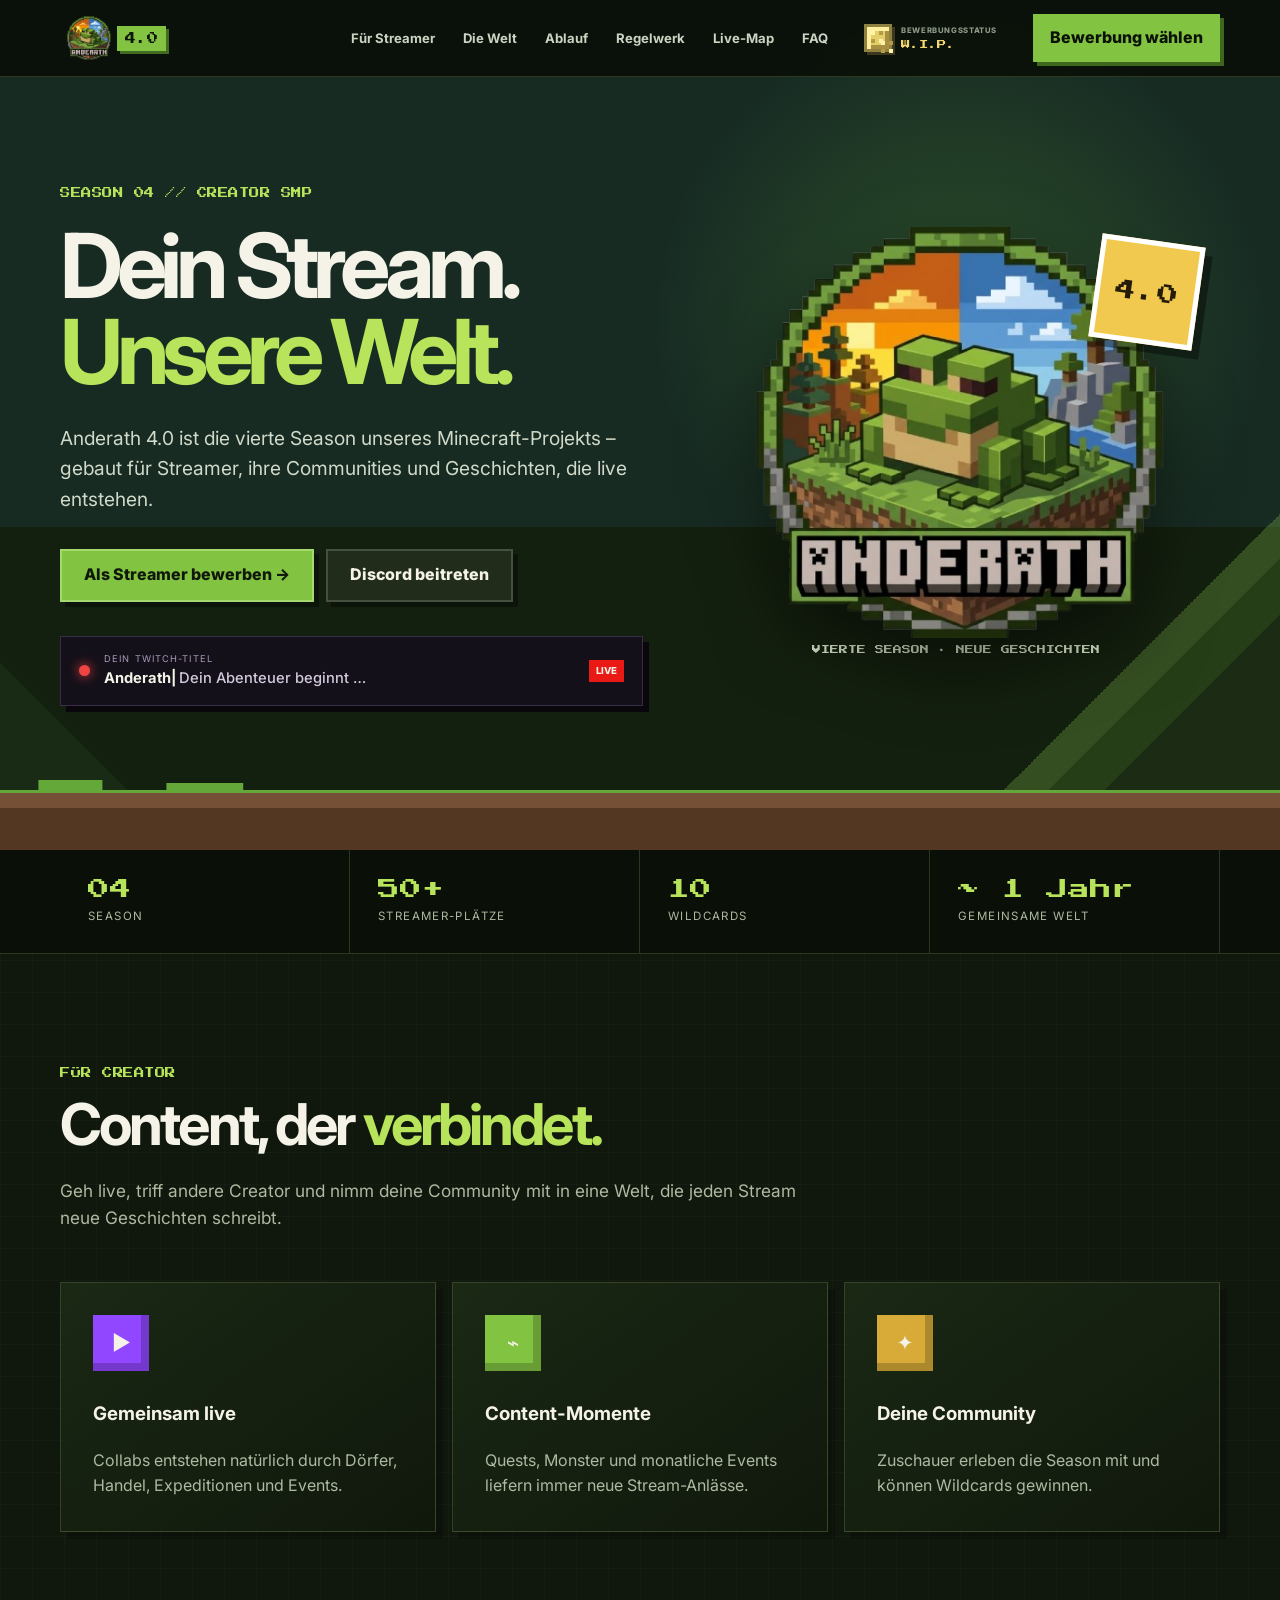
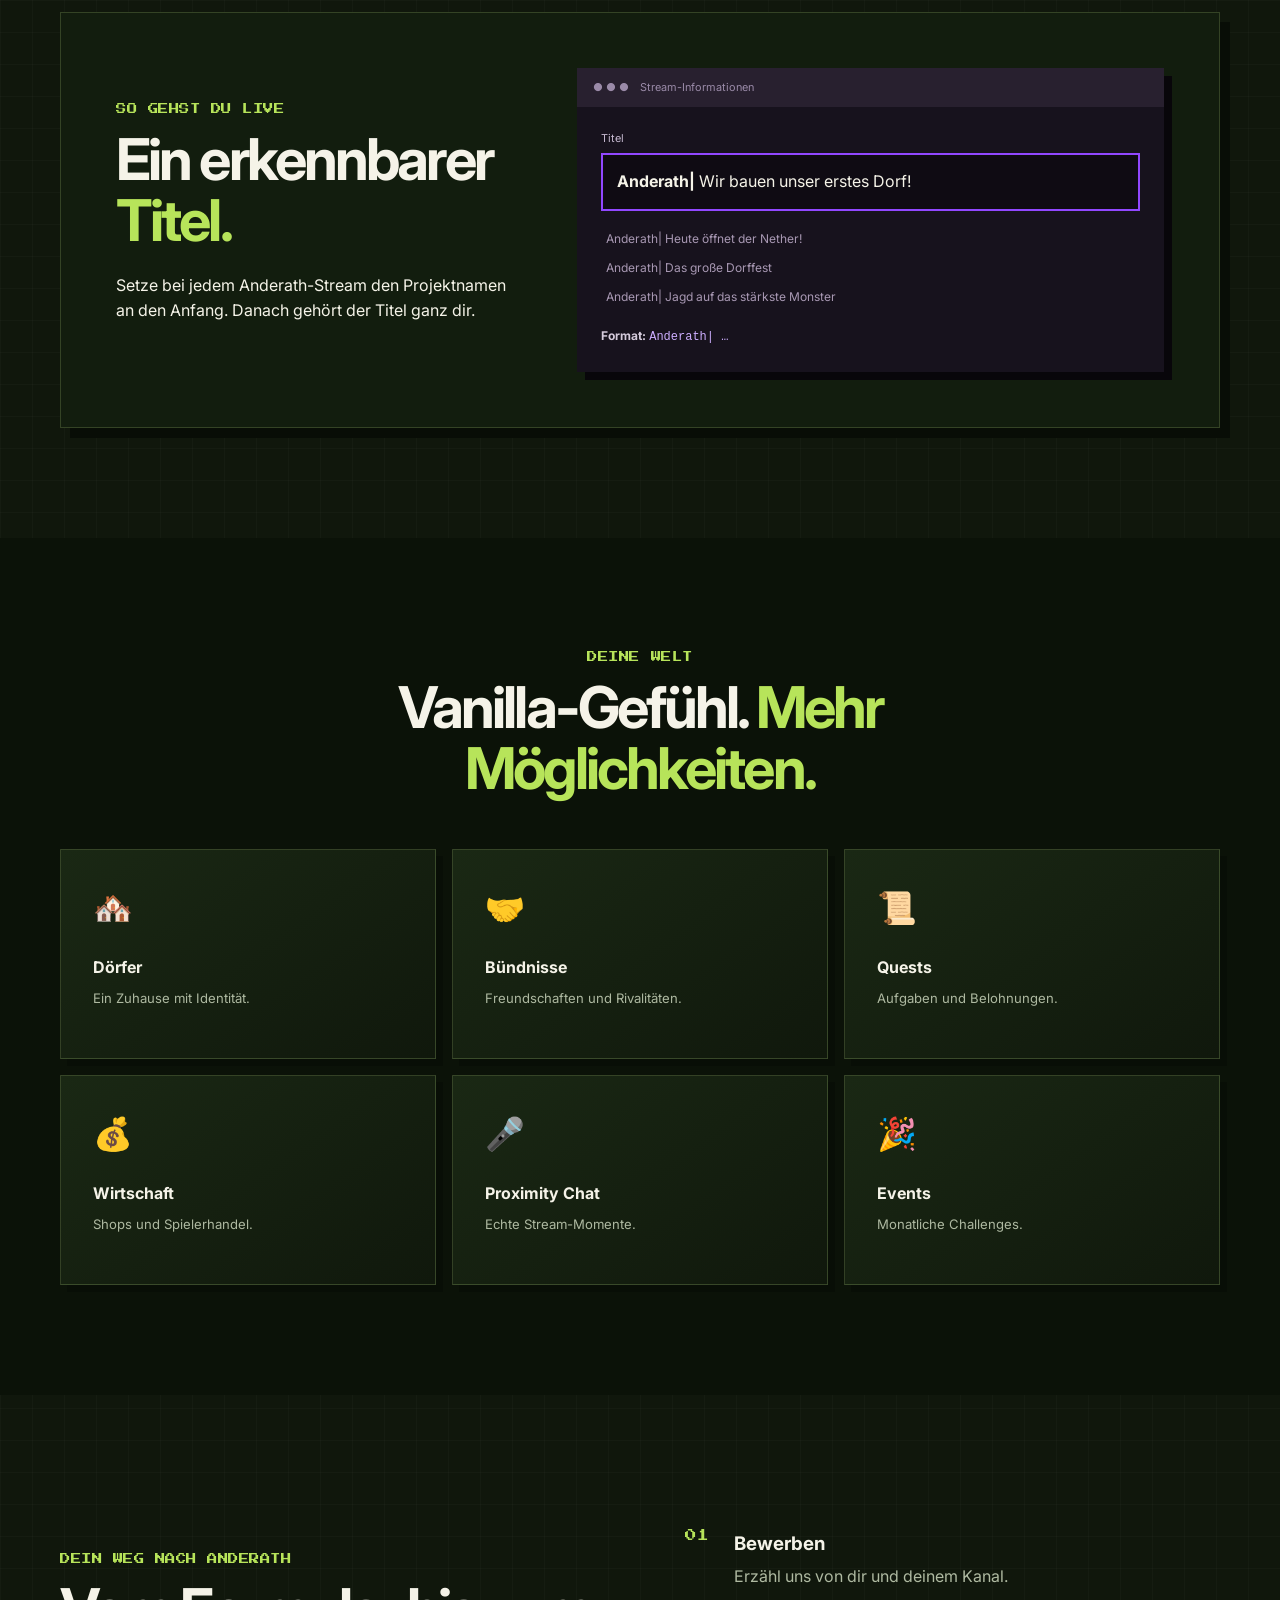
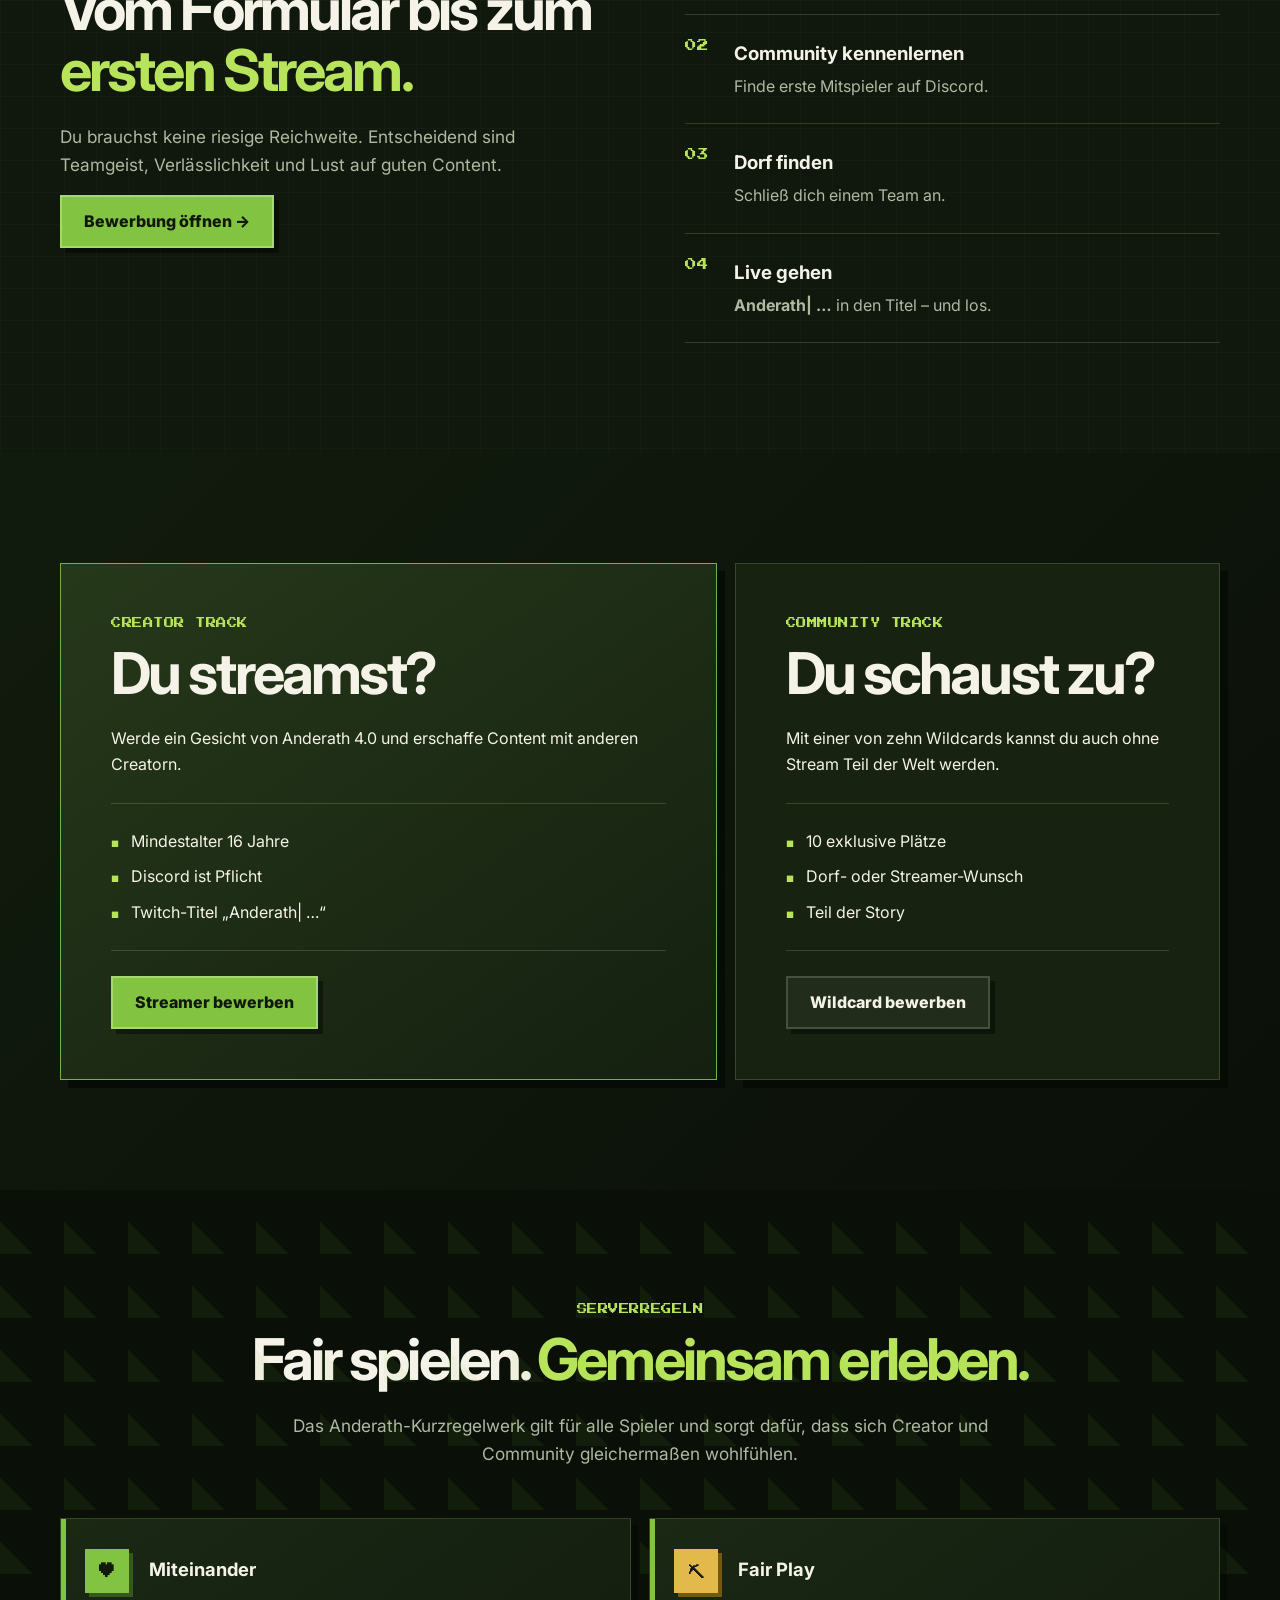
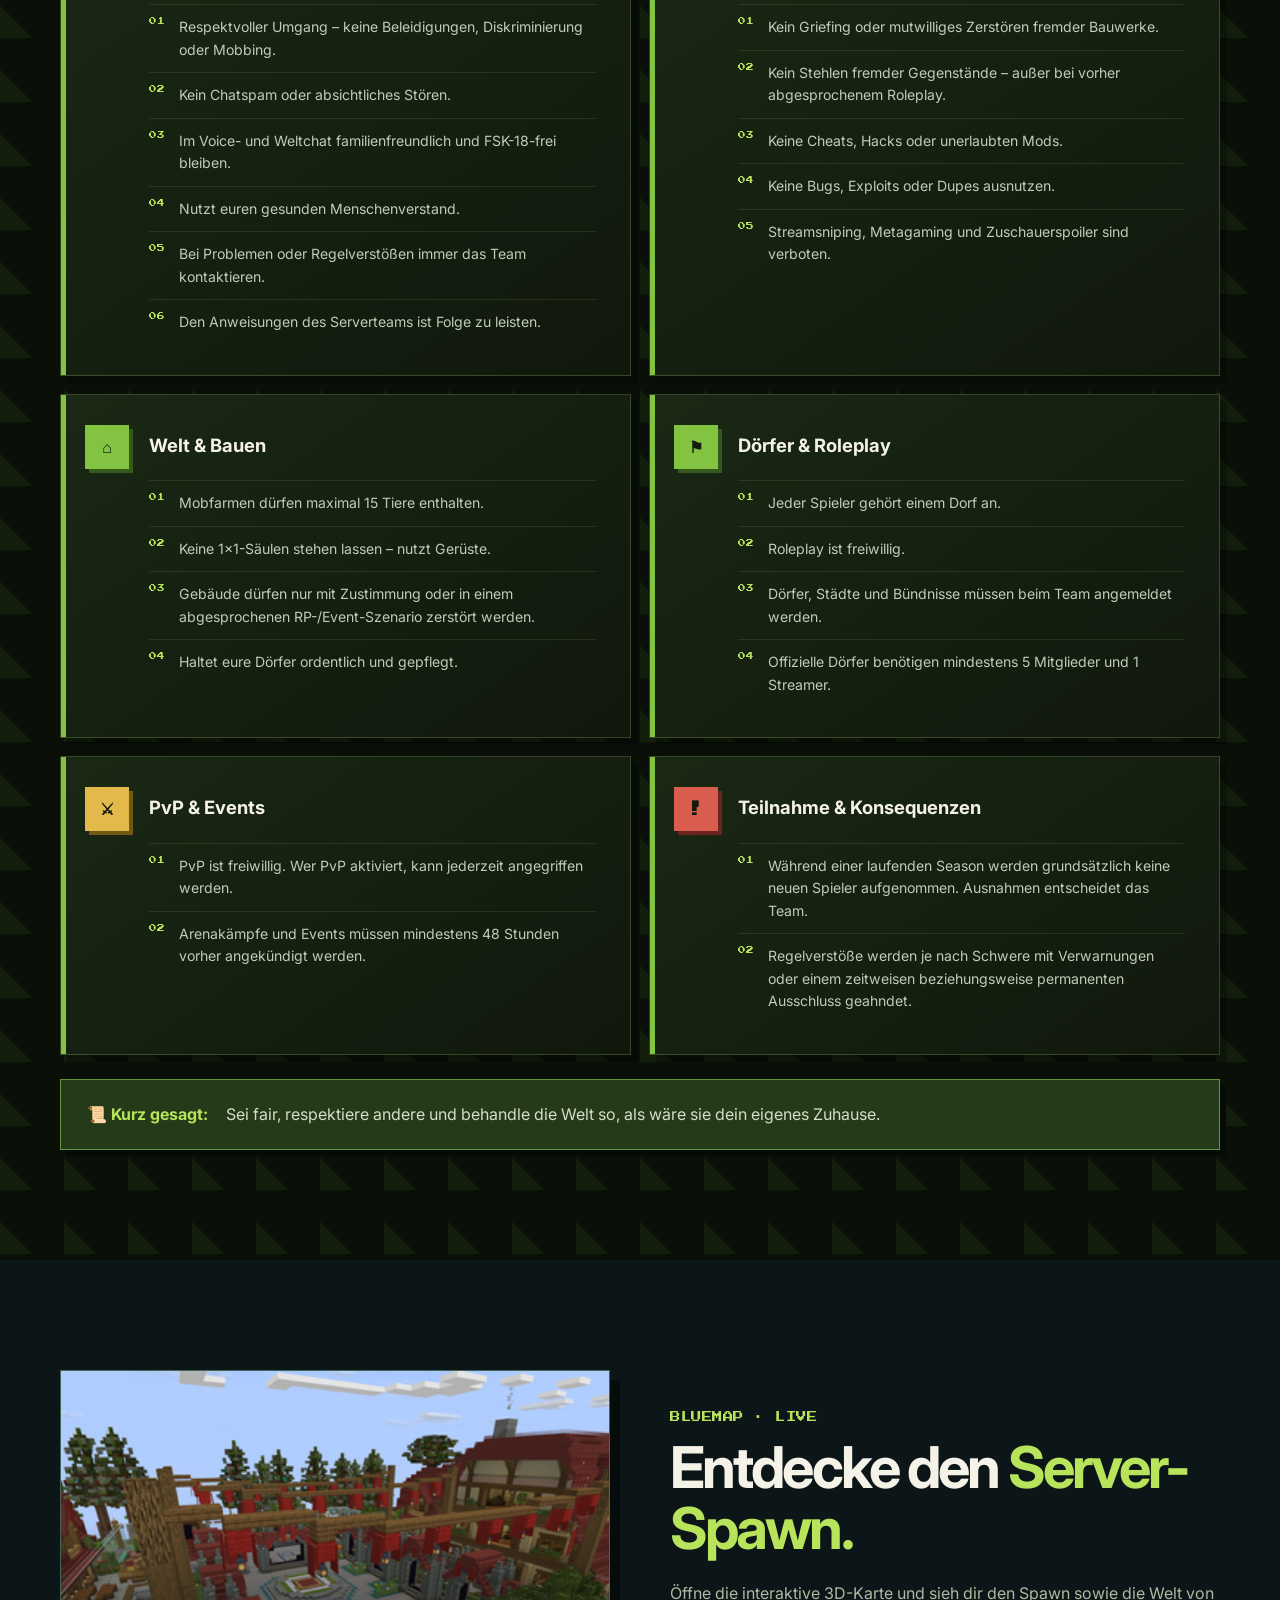
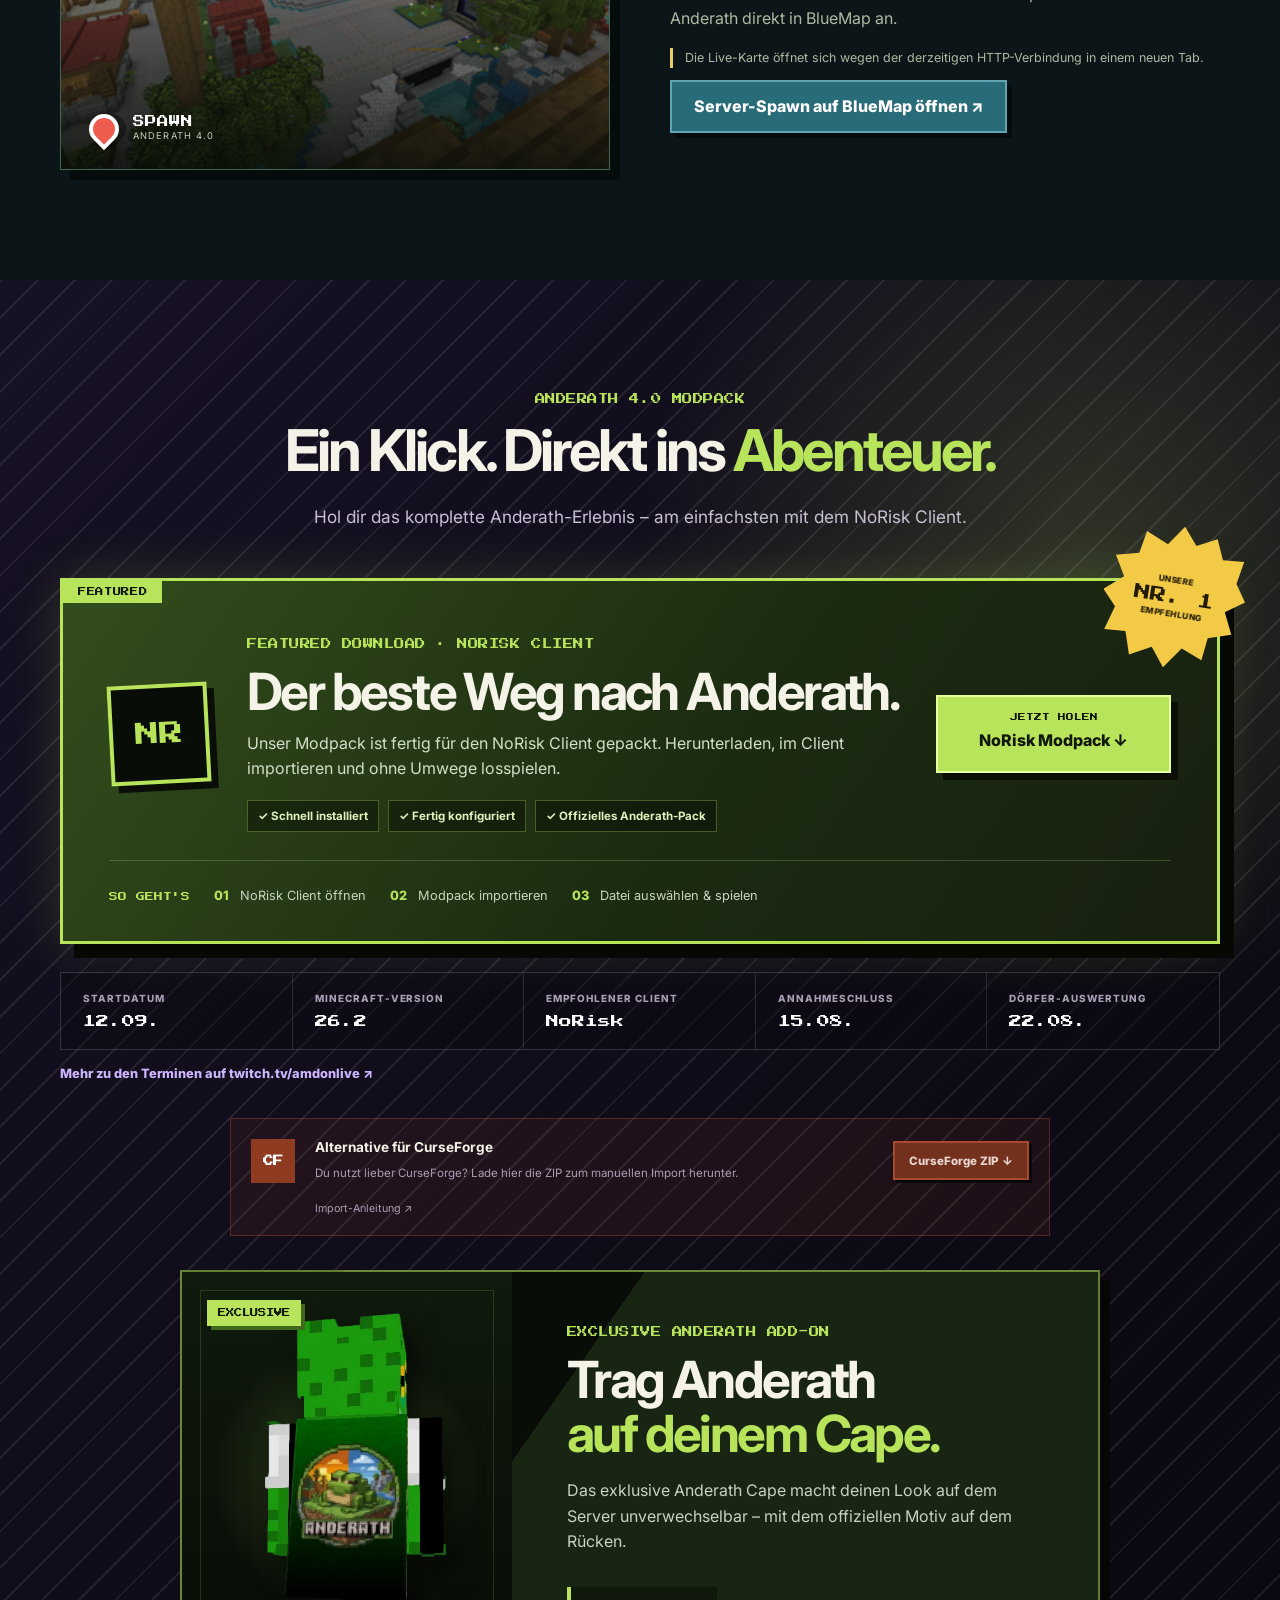
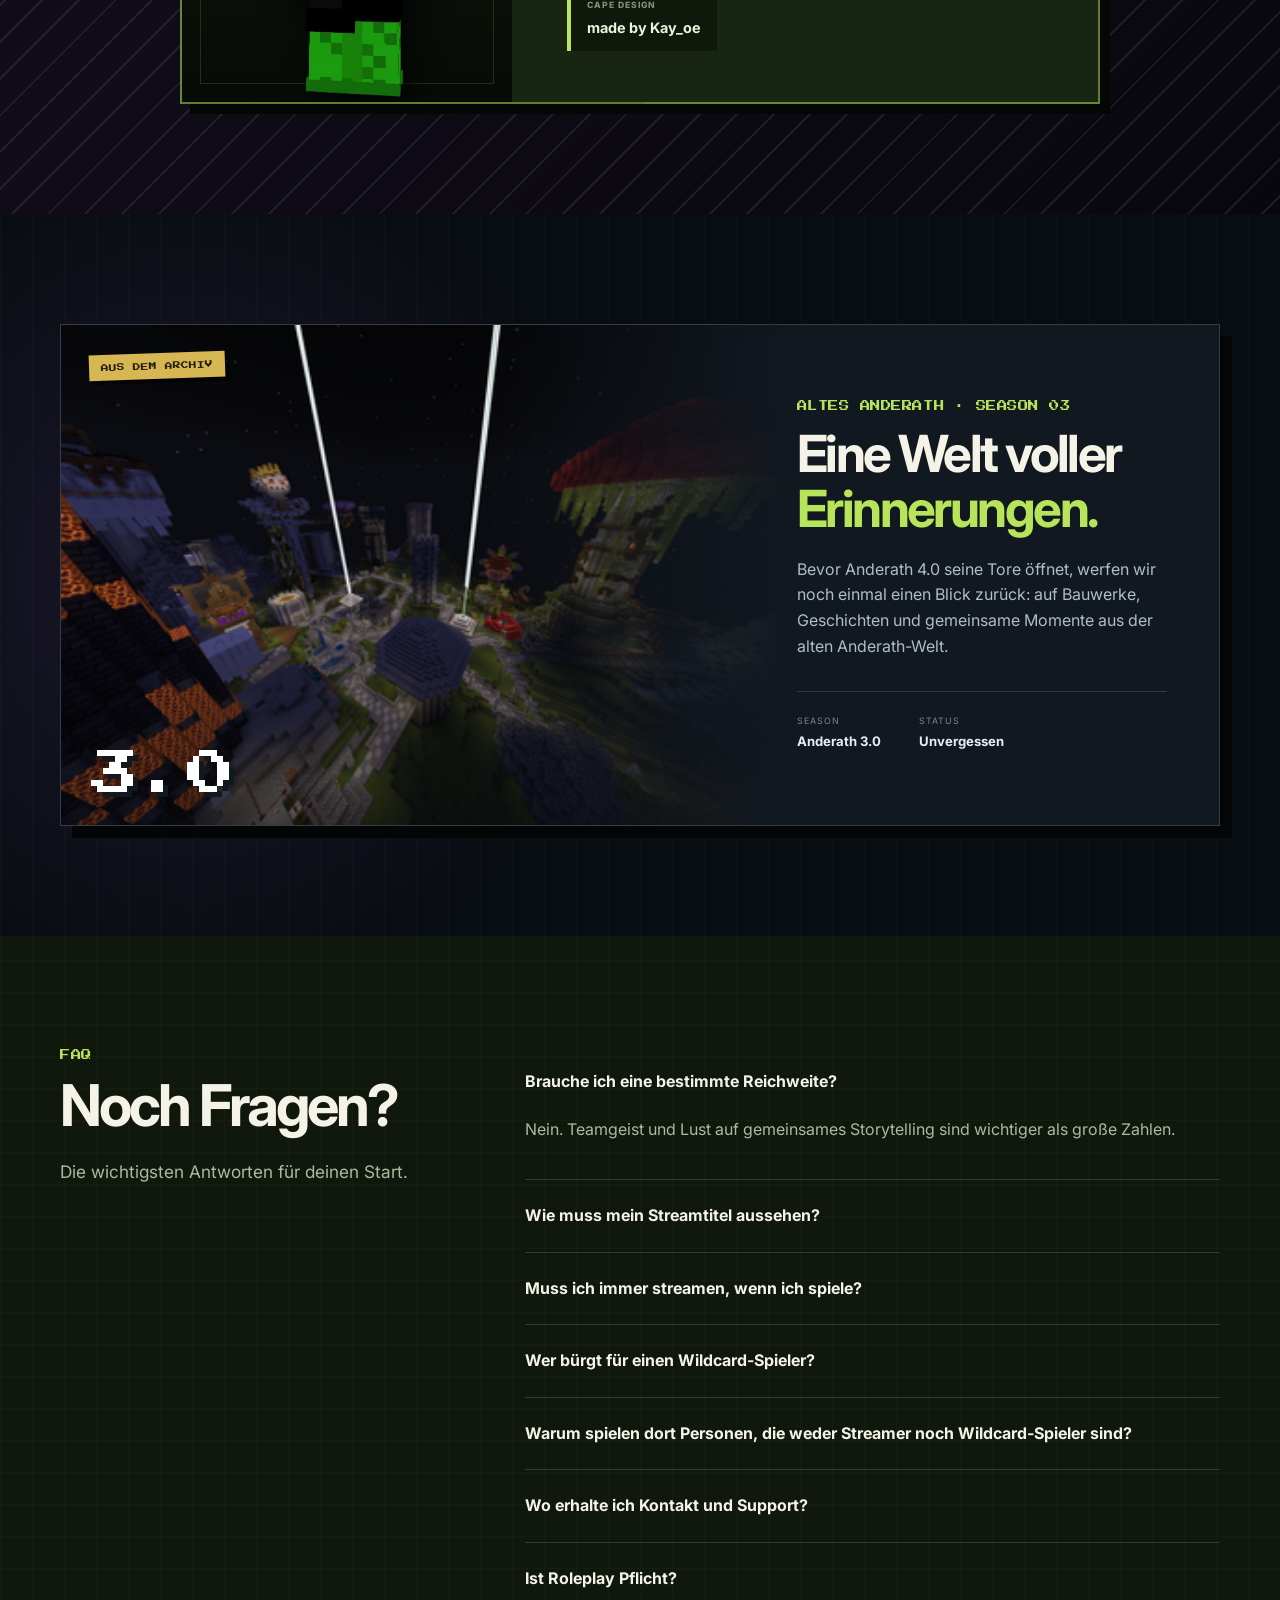
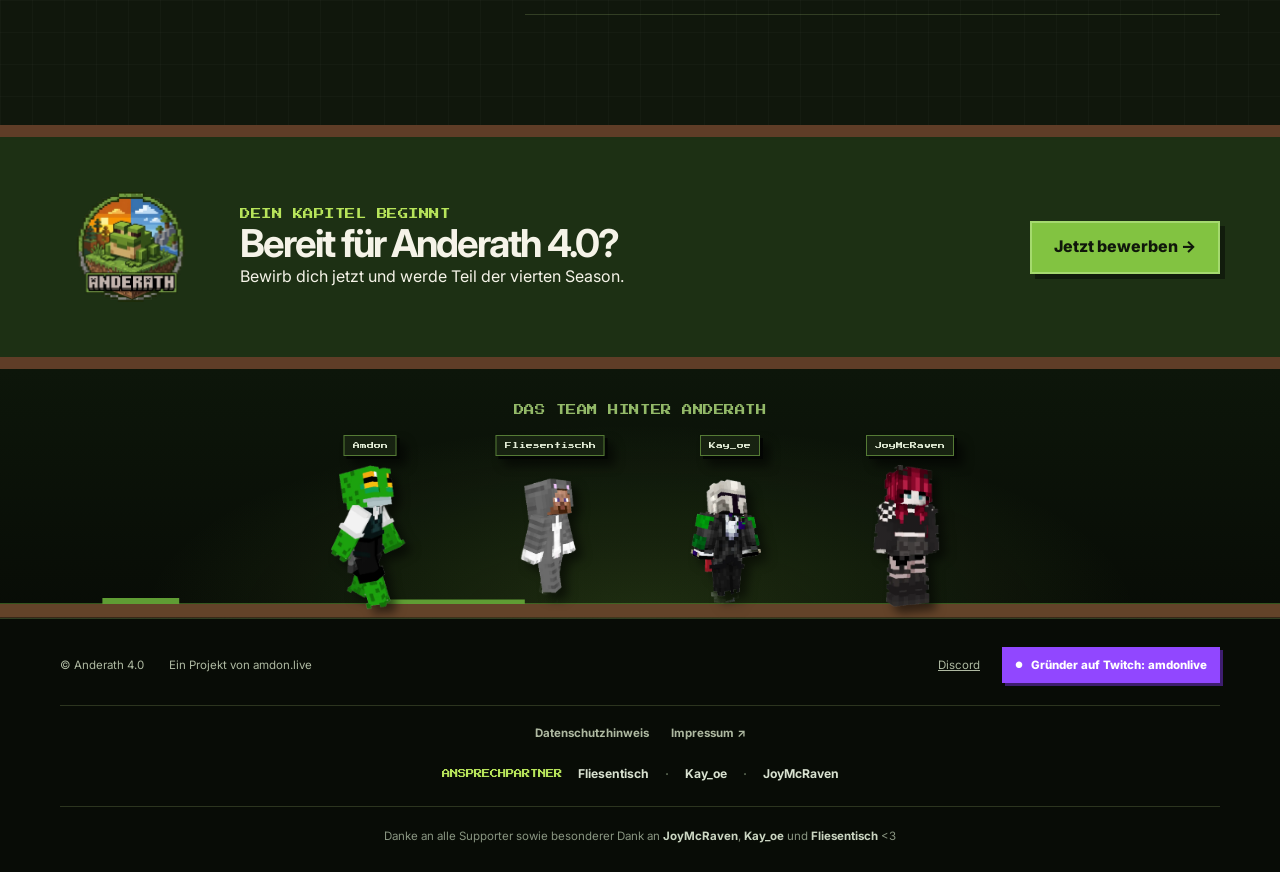
==== commit 928d7878: "Add files via upload" ====
--- a/index.html
+++ b/index.html
@@ -12,7 +12,8 @@
 <article class="rule-category reveal"><div class="rule-icon">⚑</div><h3>Dörfer &amp; Roleplay</h3><ol><li>Jeder Spieler gehört einem Dorf an.</li><li>Roleplay ist freiwillig.</li><li>Dörfer, Städte und Bündnisse müssen beim Team angemeldet werden.</li><li>Offizielle Dörfer benötigen mindestens 5 Mitglieder und 1 Streamer.</li></ol></article>
 <article class="rule-category reveal"><div class="rule-icon">⚔</div><h3>PvP &amp; Events</h3><ol><li>PvP ist freiwillig. Wer PvP aktiviert, kann jederzeit angegriffen werden.</li><li>Arenakämpfe und Events müssen mindestens 48 Stunden vorher angekündigt werden.</li></ol></article>
 <article class="rule-category reveal"><div class="rule-icon">!</div><h3>Teilnahme &amp; Konsequenzen</h3><ol><li>Während einer laufenden Season werden grundsätzlich keine neuen Spieler aufgenommen. Ausnahmen entscheidet das Team.</li><li>Regelverstöße werden je nach Schwere mit Verwarnungen oder einem zeitweisen beziehungsweise permanenten Ausschluss geahndet.</li></ol></article>
-</div><div class="rule-note reveal"><b>📜 Kurz gesagt:</b><span>Sei fair, respektiere andere und behandle die Welt so, als wäre sie dein eigenes Zuhause.</span></div></div></section><section class="section livemap" id="livemap"><div class="container map-card reveal"><div class="map-preview" aria-hidden="true"><span class="map-marker"></span><b>SPAWN</b><small>X 0 · Z 0</small></div><div class="map-copy"><p class="pixel">BLUEMAP · LIVE</p><h2>Entdecke den <span>Server-Spawn.</span></h2><p>Öffne die interaktive 3D-Karte und sieh dir den Spawn sowie die Welt von Anderath direkt in BlueMap an.</p><p class="map-notice">Die Live-Karte öffnet sich wegen der derzeitigen HTTP-Verbindung in einem neuen Tab.</p><a class="button map-button" href="http://193.135.10.146:8100/#world:0:0:0:1500:0:0:0:0:perspective" target="_blank" rel="noopener noreferrer">Server-Spawn auf BlueMap öffnen ↗</a></div></div></section>
-<section class="section modpack" id="modpack"><div class="container modpack-card reveal"><div class="modpack-icon" aria-hidden="true">CF</div><div><p class="pixel">ANDERATH 4.0 MODPACK</p><h2>Alles bereit für dein Abenteuer.</h2><p>Lade das fertige CurseForge-Modpack herunter und starte direkt in die Welt von Anderath. Das Modpack ist für alle verfügbar – auch wenn du nicht am Projekt teilnimmst.</p></div><a class="button curseforge" href="assets/Anderath%20-%204.0.zip" download="Anderath - 4.0.zip">Modpack herunterladen ↓</a><div class="project-data" aria-label="Projektdaten"><div><small>STARTDATUM</small><strong>12.09.</strong></div><div><small>MINECRAFT-VERSION</small><strong>26.2</strong></div><div><small>MODLOADER</small><strong>CurseForge</strong></div><div><small>ANNAHMESCHLUSS</small><strong>15.08.</strong></div><div><small>DÖRFER-AUSWERTUNG</small><strong>22.08.</strong></div></div><a class="schedule-twitch" href="https://twitch.tv/amdonlive" target="_blank" rel="noopener noreferrer">Mehr zu den Terminen auf twitch.tv/amdonlive ↗</a><div class="install-guide"><div><p class="pixel">ZIP INSTALLIEREN</p><h3>So importierst du das Modpack</h3></div><ol><li><b>01</b><span>CurseForge-App öffnen und Minecraft auswählen.</span></li><li><b>02</b><span>Oben auf „Create Custom Profile“ klicken.</span></li><li><b>03</b><span>„Import“ wählen und die heruntergeladene ZIP-Datei auswählen.</span></li><li><b>04</b><span>Import abwarten, das Profil öffnen und auf „Play“ klicken.</span></li></ol><a class="button secondary tutorial-link" href="https://support.curseforge.com/support/solutions/articles/9000196984-installing-minecraft-mods-and-modpacks" target="_blank" rel="noopener noreferrer">Ausführliches CurseForge-Tutorial ↗</a></div></div></section>
+</div><div class="rule-note reveal"><b>📜 Kurz gesagt:</b><span>Sei fair, respektiere andere und behandle die Welt so, als wäre sie dein eigenes Zuhause.</span></div></div></section><section class="section livemap" id="livemap"><div class="container map-card reveal"><div class="map-preview spawn-photo"><img src="assets/spawn.png" alt="Spawn von Anderath 4.0" loading="lazy"><div class="spawn-label"><span class="map-marker" aria-hidden="true"></span><b>SPAWN</b><small>ANDERATH 4.0</small></div></div><div class="map-copy"><p class="pixel">BLUEMAP · LIVE</p><h2>Entdecke den <span>Server-Spawn.</span></h2><p>Öffne die interaktive 3D-Karte und sieh dir den Spawn sowie die Welt von Anderath direkt in BlueMap an.</p><p class="map-notice">Die Live-Karte öffnet sich wegen der derzeitigen HTTP-Verbindung in einem neuen Tab.</p><a class="button map-button" href="http://193.135.10.146:8100/#world:0:0:0:1500:0:0:0:0:perspective" target="_blank" rel="noopener noreferrer">Server-Spawn auf BlueMap öffnen ↗</a></div></div></section>
+<section class="section modpack" id="modpack"><div class="container"><div class="modpack-heading reveal"><p class="pixel">ANDERATH 4.0 MODPACK</p><h2>Ein Klick. Direkt ins <span>Abenteuer.</span></h2><p>Hol dir das komplette Anderath-Erlebnis – am einfachsten mit dem NoRisk Client.</p></div><article class="norisk-feature reveal"><div class="store-burst" aria-label="Empfohlen"><span>UNSERE</span><strong>NR. 1</strong><span>EMPFEHLUNG</span></div><div class="norisk-mark" aria-hidden="true">NR</div><div class="norisk-copy"><p class="pixel">FEATURED DOWNLOAD · NORISK CLIENT</p><h2>Der beste Weg nach Anderath.</h2><p>Unser Modpack ist fertig für den NoRisk Client gepackt. Herunterladen, im Client importieren und ohne Umwege losspielen.</p><div class="norisk-benefits"><span>✓ Schnell installiert</span><span>✓ Fertig konfiguriert</span><span>✓ Offizielles Anderath-Pack</span></div></div><a class="button norisk-button" href="assets/Anderath%204.0.noriskpack" download="Anderath 4.0.noriskpack"><small>JETZT HOLEN</small>NoRisk Modpack ↓</a><div class="norisk-install"><b>SO GEHT'S</b><span><i>01</i> NoRisk Client öffnen</span><span><i>02</i> Modpack importieren</span><span><i>03</i> Datei auswählen &amp; spielen</span></div></article><div class="project-data reveal" aria-label="Projektdaten"><div><small>STARTDATUM</small><strong>12.09.</strong></div><div><small>MINECRAFT-VERSION</small><strong>26.2</strong></div><div><small>EMPFOHLENER CLIENT</small><strong>NoRisk</strong></div><div><small>ANNAHMESCHLUSS</small><strong>15.08.</strong></div><div><small>DÖRFER-AUSWERTUNG</small><strong>22.08.</strong></div></div><a class="schedule-twitch reveal" href="https://twitch.tv/amdonlive" target="_blank" rel="noopener noreferrer">Mehr zu den Terminen auf twitch.tv/amdonlive ↗</a><aside class="curseforge-alternative reveal"><div class="cf-mini-icon" aria-hidden="true">CF</div><div><p><b>Alternative für CurseForge</b></p><span>Du nutzt lieber CurseForge? Lade hier die ZIP zum manuellen Import herunter.</span></div><a class="button curseforge-small" href="assets/Anderath%20-%204.0.zip" download="Anderath - 4.0.zip">CurseForge ZIP ↓</a><a class="cf-help" href="https://support.curseforge.com/support/solutions/articles/9000196984-installing-minecraft-mods-and-modpacks" target="_blank" rel="noopener noreferrer">Import-Anleitung ↗</a></aside><article class="cape-product reveal"><div class="cape-visual"><span class="cape-badge">EXCLUSIVE</span><img src="assets/anderath-cape-skin.png" alt="Anderath Cape auf einem grünen Minecraft-Skin" loading="lazy"></div><div class="cape-copy"><p class="pixel">EXCLUSIVE ANDERATH ADD-ON</p><h2>Trag Anderath<br><span>auf deinem Cape.</span></h2><p>Das exklusive Anderath Cape macht deinen Look auf dem Server unverwechselbar – mit dem offiziellen Motiv auf dem Rücken.</p><div class="cape-credit"><small>CAPE DESIGN</small><strong>made by Kay_oe</strong></div></div></article></div></section>
+<section class="section legacy" id="legacy"><div class="container legacy-card reveal"><div class="legacy-image"><img src="assets/anderath-3-world.png" alt="Die alte Welt von Anderath 3.0 bei Nacht" loading="lazy"><span class="archive-stamp">AUS DEM ARCHIV</span><b>3.0</b></div><div class="legacy-copy"><p class="pixel">ALTES ANDERATH · SEASON 03</p><h2>Eine Welt voller <span>Erinnerungen.</span></h2><p>Bevor Anderath 4.0 seine Tore öffnet, werfen wir noch einmal einen Blick zurück: auf Bauwerke, Geschichten und gemeinsame Momente aus der alten Anderath-Welt.</p><div class="legacy-meta"><span><small>SEASON</small><strong>Anderath 3.0</strong></span><span><small>STATUS</small><strong>Unvergessen</strong></span></div></div></div></section>
 <section class="section" id="faq"><div class="container faqgrid"><div class="heading reveal"><p class="pixel">FAQ</p><h2>Noch Fragen?</h2><p>Die wichtigsten Antworten für deinen Start.</p></div><div class="accordion reveal"><details open><summary>Brauche ich eine bestimmte Reichweite?<span></span></summary><p>Nein. Teamgeist und Lust auf gemeinsames Storytelling sind wichtiger als große Zahlen.</p></details><details><summary>Wie muss mein Streamtitel aussehen?<span></span></summary><p>Beginne jeden Projekt-Stream mit <b>Anderath|</b>. Dahinter steht dein eigener Titel.</p></details><details><summary>Muss ich immer streamen, wenn ich spiele?<span></span></summary><p>Nein. Als Streamer sollst du das Projekt zwar regelmäßig live zeigen, musst aber nicht jede Spielsession streamen und darfst auch offline spielen. Durch die Streams aus verschiedenen Dörfern entstehen unterschiedliche Blickwinkel auf die Welt. Wenn du live bist, verwende bitte <b>Anderath| …</b> am Anfang deines Twitch-Titels.</p></details><details><summary>Wer bürgt für einen Wildcard-Spieler?<span></span></summary><p>Wildcard-Spieler kommen aus der jeweiligen Community. Der zugehörige Creator beziehungsweise die Community bürgt für den Wildcard-Spieler und steht für ein faires und respektvolles Verhalten ein.</p></details><details><summary>Warum spielen dort Personen, die weder Streamer noch Wildcard-Spieler sind?<span></span></summary><p>Das sind die OG-Anderath-Spieler. Sie sind die einzige Ausnahme und dürfen unabhängig von einem Streamer- oder Wildcard-Platz in jeder Season mitspielen.</p></details><details><summary>Wo erhalte ich Kontakt und Support?<span></span></summary><p>Kontakt, Hilfe und Support erhältst du ausschließlich auf unserem <a href="https://discord.gg/TJ3KRkwZvm" target="_blank" rel="noopener noreferrer"><b>Discord-Server ↗</b></a>.</p></details><details><summary>Ist Roleplay Pflicht?<span></span></summary><p>Nein, natürliches Zusammenspiel steht im Mittelpunkt.</p></details></div></div></section>
-<section class="cta"><div class="container reveal"><img src="assets/anderath-logo.png" alt=""><div><p class="pixel">DEIN KAPITEL BEGINNT</p><h2>Bereit für Anderath 4.0?</h2><p>Bewirb dich jetzt und werde Teil der vierten Season.</p></div><a class="button primary" href="https://docs.google.com/forms/d/1xVCVMccA0IQ-0Y6zGwak3WKYUqeDyqhY6anTd8vaRPc/edit#responses" target="_blank" rel="noopener noreferrer">Jetzt bewerben →</a></div></section></main><footer><div class="container"><span>© Anderath 4.0</span><span>Ein Projekt von amdon.live</span><div class="footer-links"><a href="https://discord.gg/TJ3KRkwZvm" target="_blank" rel="noopener noreferrer">Discord</a><a class="twitch-link" href="https://twitch.tv/amdonlive" target="_blank" rel="noopener noreferrer"><span aria-hidden="true">●</span> Gründer auf Twitch: amdonlive</a></div></div><div class="legal-links"><a href="datenschutz.html">Datenschutzhinweis</a><a href="https://mein.online-impressum.de/amdon/" target="_blank" rel="noopener noreferrer">Impressum ↗</a></div><div class="footer-contacts"><span>ANSPRECHPARTNER</span><b>Fliesentisch</b><b>Kay_oe</b><b>JoyMcRaven</b></div><p class="footer-thanks">Danke an alle Supporter sowie besonderer Dank an <b>JoyMcRaven</b>, <b>Kay_oe</b> und <b>Fliesentisch</b> &lt;3</p></footer></body></html>+<section class="cta"><div class="container reveal"><img src="assets/anderath-logo.png" alt=""><div><p class="pixel">DEIN KAPITEL BEGINNT</p><h2>Bereit für Anderath 4.0?</h2><p>Bewirb dich jetzt und werde Teil der vierten Season.</p></div><a class="button primary" href="https://docs.google.com/forms/d/1xVCVMccA0IQ-0Y6zGwak3WKYUqeDyqhY6anTd8vaRPc/edit#responses" target="_blank" rel="noopener noreferrer">Jetzt bewerben →</a></div></section></main><footer><div class="footer-cast" aria-label="Das Anderath-Team"><p class="pixel">DAS TEAM HINTER ANDERATH</p><div class="footer-characters"><figure><figcaption>Amdon</figcaption><img src="assets/skin-amdon.png" alt="Minecraft-Skin von Amdon" loading="lazy"></figure><figure><figcaption>Fliesentischh</figcaption><img src="assets/skin-fliesentischh.png" alt="Minecraft-Skin von Fliesentischh" loading="lazy"></figure><figure><figcaption>Kay_oe</figcaption><img src="assets/skin-kay-oe.png" alt="Minecraft-Skin von Kay_oe" loading="lazy"></figure><figure><figcaption>JoyMcRaven</figcaption><img src="assets/skin-joymcraven.png" alt="Minecraft-Skin von JoyMcRaven" loading="lazy"></figure></div></div><div class="container"><span>© Anderath 4.0</span><span>Ein Projekt von amdon.live</span><div class="footer-links"><a href="https://discord.gg/TJ3KRkwZvm" target="_blank" rel="noopener noreferrer">Discord</a><a class="twitch-link" href="https://twitch.tv/amdonlive" target="_blank" rel="noopener noreferrer"><span aria-hidden="true">●</span> Gründer auf Twitch: amdonlive</a></div></div><div class="legal-links"><a href="datenschutz.html">Datenschutzhinweis</a><a href="https://mein.online-impressum.de/amdon/" target="_blank" rel="noopener noreferrer">Impressum ↗</a></div><div class="footer-contacts"><span>ANSPRECHPARTNER</span><b>Fliesentisch</b><b>Kay_oe</b><b>JoyMcRaven</b></div><p class="footer-thanks">Danke an alle Supporter sowie besonderer Dank an <b>JoyMcRaven</b>, <b>Kay_oe</b> und <b>Fliesentisch</b> &lt;3</p></footer></body></html>
--- a/styles.css
+++ b/styles.css
@@ -1,2 +1,69 @@
 :root{--bg:#10170c;--deep:#080d06;--panel:#182313;--green:#82c341;--lime:#b7e45a;--dirt:#6e4429;--line:rgba(202,239,145,.18);--text:#f5f3e8;--muted:#aeb9a1;--purple:#9147ff}*{box-sizing:border-box}html{scroll-behavior:smooth}body{margin:0;background:var(--bg);color:var(--text);font-family:Inter,system-ui,sans-serif;line-height:1.6;overflow-x:hidden;background-image:linear-gradient(rgba(255,255,255,.018) 1px,transparent 1px),linear-gradient(90deg,rgba(255,255,255,.018) 1px,transparent 1px);background-size:32px 32px}a{color:inherit}.container{width:min(1160px,calc(100% - 40px));margin:auto}.skip-link{position:fixed;top:-60px;left:15px;z-index:99;background:#fff;color:#000;padding:10px}.skip-link:focus{top:10px}header{position:fixed;z-index:20;inset:0 0 auto;background:rgba(8,13,6,.82);border-bottom:1px solid var(--line);backdrop-filter:blur(15px)}nav{height:76px;display:flex;align-items:center;gap:36px}.brand{display:flex;align-items:center;text-decoration:none;margin-right:auto}.brand img{width:57px;height:57px;object-fit:contain}.brand b{font:400 .7rem "Press Start 2P";background:var(--green);color:#10180b;padding:7px 8px;box-shadow:3px 3px 0 #426d20}.navlinks{display:flex;gap:28px}.navlinks a{text-decoration:none;color:#cbd4c2;font-size:.82rem;font-weight:700}.navlinks a:hover{color:var(--lime)}.application-status{display:flex;align-items:center;gap:9px}.application-status span{display:flex;flex-direction:column;line-height:1.15}.application-status small{color:#8e9987;font-size:.48rem;font-weight:800;letter-spacing:.08em}.application-status b{color:#f2d66f;font:400 .58rem "Press Start 2P";margin-top:4px}.froglight{position:relative;width:28px;height:28px;background:#e3ce68;border:3px solid #8f8140;box-shadow:inset 4px 4px #fff0a0,inset -4px -4px #a98f42,3px 3px 0 #3d371d}.froglight:before,.froglight:after{content:"";position:absolute;width:4px;height:4px;background:#fff3aa;box-shadow:8px 0 #b49c47,0 8px #b49c47,8px 8px #fff3aa}.froglight:before{left:4px;top:4px}.froglight:after{right:4px;bottom:4px}.navcta{background:var(--green);color:#0a1106;padding:11px 17px;text-decoration:none;font-weight:800;box-shadow:4px 4px 0 #3e671d}.hero{position:relative;min-height:850px;padding:150px 0 110px;display:grid;place-items:center;overflow:hidden;background:radial-gradient(circle at 75% 38%,rgba(102,174,62,.28),transparent 28%),linear-gradient(#172b23 0 62%,#14200f 62%)}.hero:before{content:"";position:absolute;inset:0;opacity:.28;background:linear-gradient(135deg,transparent 70%,#8ac650 70% 74%,#568b32 74% 79%,#2e4a22 79%) bottom right/700px 420px no-repeat,linear-gradient(45deg,#2b4a25 25%,transparent 25%) bottom left/440px 310px no-repeat}.hero:after{content:"";position:absolute;left:0;right:0;bottom:0;height:70px;background:linear-gradient(#64a839 0 13px,#765036 13px 40%,#543722 40%);clip-path:polygon(0 10px,3% 10px,3% 0,8% 0,8% 10px,13% 10px,13% 3px,19% 3px,19% 10px,100% 10px,100% 100%,0 100%)}.hero-grid{position:relative;z-index:2;display:grid;grid-template-columns:1.05fr .95fr;align-items:center;gap:50px}.pixel{font:400 .65rem "Press Start 2P";letter-spacing:.05em;color:var(--lime);line-height:1.8}h1,h2,h3,p{margin-top:0}h1{font-size:clamp(3.4rem,7vw,6.8rem);line-height:.96;letter-spacing:-.07em;margin:20px 0 28px}h1 span,h2 span{color:var(--lime)}h2{font-size:clamp(2.2rem,4.5vw,4rem);line-height:1.06;letter-spacing:-.05em;margin-bottom:22px}.lead{font-size:1.2rem;color:#d1dac9;max-width:660px}.buttons{display:flex;gap:12px;flex-wrap:wrap;margin:34px 0}.button{display:inline-flex;align-items:center;justify-content:center;min-height:53px;padding:0 22px;text-decoration:none;font-weight:800;border:2px solid rgba(255,255,255,.17);box-shadow:5px 5px 0 rgba(0,0,0,.42);transition:.2s}.button:hover{transform:translate(-2px,-2px);box-shadow:8px 8px 0 rgba(0,0,0,.42)}.primary{background:var(--green);border-color:#a5d96f;color:#10170b}.secondary{background:#212c1a}.titlebox{display:flex;align-items:center;gap:14px;max-width:600px;background:#141019;border:1px solid #3a2d46;padding:15px 18px;box-shadow:6px 6px 0 #09060c}.titlebox i{width:11px;height:11px;border-radius:50%;background:#f04444;box-shadow:0 0 12px #f44}.titlebox div{display:flex;flex-direction:column}.titlebox small{font-size:.58rem;color:#a998b7;letter-spacing:.12em}.titlebox strong{font-size:.92rem}.titlebox strong span{font-weight:500;color:#d3c9dc}.titlebox em{margin-left:auto;background:#e91916;padding:3px 7px;font-size:.6rem;font-style:normal;font-weight:800}.hero-logo{position:relative;text-align:center}.hero-logo img{width:min(100%,540px);filter:drop-shadow(0 30px 35px rgba(0,0,0,.5))}.hero-logo>b{position:absolute;z-index:3;right:4%;top:3%;display:grid;place-items:center;width:104px;height:104px;background:#f1c94e;color:#241c08;border:5px solid #fff;font:400 1.3rem "Press Start 2P";transform:rotate(8deg);box-shadow:8px 8px 0 rgba(0,0,0,.4)}.hero-logo p{font:400 .55rem "Press Start 2P";color:#dbe8c9}.stats{background:#0a0f07;border-bottom:1px solid var(--line)}.stats>.container{display:grid;grid-template-columns:repeat(4,1fr)}.stats div div{display:flex;flex-direction:column;padding:28px;border-right:1px solid var(--line)}.stats b{font:400 1.35rem "Press Start 2P";color:var(--lime)}.stats span{font-size:.72rem;text-transform:uppercase;color:var(--muted);margin-top:7px;letter-spacing:.12em}.section{padding:110px 0}.heading{max-width:780px;margin-bottom:50px}.heading>p:not(.pixel){color:var(--muted);font-size:1.08rem}.center{text-align:center;margin-inline:auto}.cards,.features{display:grid;grid-template-columns:repeat(3,1fr);gap:16px}.cards article,.feature,.features article{padding:32px;background:linear-gradient(145deg,#1a2814,#10180c);border:1px solid var(--line);box-shadow:7px 7px 0 rgba(0,0,0,.25)}.cards article i{display:grid;place-items:center;width:56px;height:56px;background:var(--purple);font-style:normal;font-size:1.3rem;box-shadow:inset -8px -8px rgba(0,0,0,.2);margin-bottom:28px}.cards article:nth-child(2) i{background:var(--green)}.cards article:nth-child(3) i{background:#d8ab38}.cards p,.features p{color:var(--muted);margin-bottom:0}.stream-guide{margin-top:80px;display:grid;grid-template-columns:.8fr 1.2fr;gap:70px;align-items:center;padding:55px;background:#121d0e;border:1px solid var(--line);box-shadow:10px 10px 0 #080d06}.mock{background:#17121d;padding:0 24px 25px;box-shadow:8px 8px 0 #08060a}.mocktop{margin:0 -24px 23px;padding:11px 16px;background:#28202f;color:#9a8aa8;font-size:.68rem}.mock label{display:block;color:#c6b9d0;font-size:.68rem;margin-bottom:6px}.input{border:2px solid var(--purple);background:#0f0b13;padding:14px;margin-bottom:13px}.mock>span{display:block;color:#a898b3;font-size:.75rem;padding:5px}.mock p{font-size:.75rem;margin:14px 0 0;color:#d5cbdc}.mock code{color:#cdaeff}.world{background:#0b1208}.features article{font-size:2rem;min-height:210px}.features h3{font-size:1rem;margin:22px 0 7px}.features p{font-size:.82rem}.journey-grid{display:grid;grid-template-columns:1fr 1fr;gap:90px;align-items:center}.steps{list-style:none;padding:0;margin:0}.steps li{display:flex;gap:25px;padding:24px 0;border-bottom:1px solid var(--line)}.steps li>b{font:400 .72rem "Press Start 2P";color:var(--lime)}.steps h3{margin:0 0 5px}.steps p{margin:0;color:var(--muted)}.join{background:linear-gradient(135deg,#111b0d,#0b1009)}.join-grid{display:grid;grid-template-columns:1.15fr .85fr;gap:18px}.joincard{padding:50px;background:#172211;border:1px solid var(--line);box-shadow:8px 8px 0 #070b05}.joincard.streamer{background:linear-gradient(145deg,#26381a,#152010);border-color:#75b244}.joincard ul{list-style:none;padding:20px 0;margin:25px 0;border-block:1px solid var(--line)}.joincard li{padding:5px 0}.joincard li:before{content:"■";color:var(--lime);font-size:.55rem;margin-right:12px}.faqgrid{display:grid;grid-template-columns:.7fr 1.3fr;gap:90px}.accordion details{border-bottom:1px solid var(--line)}summary{display:flex;justify-content:space-between;padding:23px 0;cursor:pointer;font-weight:700;list-style:none}.accordion p{color:var(--muted);padding:0 30px 20px 0}.livemap{background:#0c1518}.map-card{display:grid;grid-template-columns:1fr 1fr;gap:60px;align-items:center}.map-preview{position:relative;display:grid;place-items:center;align-content:center;min-height:400px;overflow:hidden;background-color:#172622;background-image:linear-gradient(30deg,rgba(126,180,99,.18) 12%,transparent 12.5%,transparent 87%,rgba(126,180,99,.18) 87.5%),linear-gradient(150deg,rgba(126,180,99,.18) 12%,transparent 12.5%,transparent 87%,rgba(126,180,99,.18) 87.5%),linear-gradient(30deg,rgba(126,180,99,.18) 12%,transparent 12.5%,transparent 87%,rgba(126,180,99,.18) 87.5%),linear-gradient(150deg,rgba(126,180,99,.18) 12%,transparent 12.5%,transparent 87%,rgba(126,180,99,.18) 87.5%);background-size:80px 140px;background-position:0 0,0 0,40px 70px,40px 70px;border:1px solid #426655;box-shadow:10px 10px 0 #060b0c}.map-preview:before,.map-preview:after{content:"";position:absolute;background:rgba(112,180,207,.2);transform:rotate(-24deg)}.map-preview:before{width:540px;height:55px}.map-preview:after{width:55px;height:500px}.map-marker{position:relative;z-index:2;width:38px;height:38px;background:#ef5c4f;border:5px solid #fff;border-radius:50% 50% 50% 0;transform:rotate(-45deg);box-shadow:5px 5px 0 rgba(0,0,0,.35)}.map-preview b,.map-preview small{position:relative;z-index:2;margin-top:25px;padding:6px 9px;background:#08100e}.map-preview b{font:400 .75rem "Press Start 2P"}.map-preview small{margin-top:5px;color:#9eb1a5}.map-copy{max-width:560px}.map-copy>p:not(.pixel){color:var(--muted)}.map-notice{font-size:.78rem;padding-left:12px;border-left:3px solid #e3ce68}.map-button{background:#286b79;border-color:#61a5b3;color:#fff}.modpack{background:linear-gradient(135deg,#211731,#100c17)}.modpack-card{display:grid;grid-template-columns:auto 1fr auto;align-items:center;gap:32px;padding:42px;background:linear-gradient(135deg,rgba(145,71,255,.16),rgba(255,120,31,.12));border:1px solid rgba(255,255,255,.16);box-shadow:10px 10px 0 #08060c}.modpack-card h2{font-size:clamp(1.8rem,3.5vw,3rem);margin-bottom:12px}.modpack-card p:last-child{margin-bottom:0;color:#c9bfd3}.modpack-icon{display:grid;place-items:center;width:82px;height:82px;background:#f16436;color:#fff;font:800 1.2rem "Press Start 2P";box-shadow:7px 7px 0 #71301a}.curseforge{background:#f16436;border-color:#ff9a72;color:#fff;white-space:nowrap}.project-data{grid-column:1/-1;display:grid;grid-template-columns:repeat(5,1fr);border:1px solid rgba(255,255,255,.16);background:rgba(8,6,12,.34)}.project-data div{display:flex;flex-direction:column;gap:5px;padding:18px 22px;border-right:1px solid rgba(255,255,255,.12)}.project-data div:last-child{border-right:0}.project-data small{color:#a99eb4;font-size:.62rem;font-weight:800;letter-spacing:.1em}.project-data strong{color:#fff;font:400 .8rem "Press Start 2P";line-height:1.5}.schedule-twitch{grid-column:1/-1;justify-self:start;color:#cdb5ff;font-size:.8rem;font-weight:800;text-decoration:none}.schedule-twitch:hover{color:#fff;text-decoration:underline}.install-guide{grid-column:1/-1;display:grid;grid-template-columns:.65fr 1.35fr;gap:24px 40px;margin-top:10px;padding-top:32px;border-top:1px solid rgba(255,255,255,.16)}.install-guide h3{font-size:1.35rem;margin:0}.install-guide ol{display:grid;grid-template-columns:1fr 1fr;gap:14px;list-style:none;padding:0;margin:0}.install-guide li{display:flex;gap:12px;color:#d9d0df;font-size:.86rem}.install-guide li b{color:#ff8a60;font:400 .55rem "Press Start 2P";padding-top:5px}.tutorial-link{grid-column:2;justify-self:start;min-height:45px;font-size:.82rem}.cta{padding:55px 0;background:#1d3014;border-block:12px solid #5f3d27}.cta>.container{display:grid;grid-template-columns:150px 1fr auto;align-items:center;gap:30px}.cta img{width:140px}.cta h2{font-size:2.4rem;margin:0}.cta p{margin-bottom:0}footer{background:#080c06;padding:28px 0;color:var(--muted);font-size:.72rem}footer .container{display:flex;align-items:center;gap:25px}.footer-links{display:flex;align-items:center;gap:22px;margin-left:auto}.footer-links a{margin-left:0}.twitch-link{display:inline-flex;align-items:center;gap:8px;padding:9px 13px;background:var(--purple);color:#fff;text-decoration:none;font-weight:800;box-shadow:3px 3px 0 #3e1d70}.twitch-link span{font-size:.55rem}.twitch-link:hover{background:#a970ff}.legal-links{width:min(1160px,calc(100% - 40px));margin:22px auto 0;padding-top:18px;border-top:1px solid var(--line);display:flex;justify-content:center;gap:22px}.legal-links a{color:#aeb9a1;text-decoration:none;font-weight:700}.legal-links a:hover{color:var(--lime)}.footer-contacts{width:min(1160px,calc(100% - 40px));margin:22px auto 0;display:flex;justify-content:center;align-items:center;gap:16px;flex-wrap:wrap}.footer-contacts span{color:var(--lime);font:400 .52rem "Press Start 2P"}.footer-contacts b{color:#d8e1d0;font-size:.76rem}.footer-contacts b+b:before{content:"·";margin-right:16px;color:#56634f}.footer-thanks{width:min(1160px,calc(100% - 40px));margin:22px auto 0;padding-top:20px;border-top:1px solid var(--line);text-align:center;color:#899581}.footer-thanks b{color:#cbd6c2}.reveal{opacity:0;transform:translateY(25px);transition:.7s}.reveal.is-visible{opacity:1;transform:none}@media(max-width:900px){.navlinks{display:none}.map-card{grid-template-columns:1fr}.map-preview{min-height:320px}.application-status small{display:none}.project-data{grid-template-columns:repeat(2,1fr)}.modpack-card{grid-template-columns:auto 1fr}.modpack-card>.curseforge{grid-column:1/-1}.install-guide{grid-template-columns:1fr}.tutorial-link{grid-column:1}.hero-grid,.stream-guide,.journey-grid,.faqgrid{grid-template-columns:1fr}.hero-logo{order:-1}.hero-logo img{width:310px}.hero{padding-top:120px}.cards,.features{grid-template-columns:repeat(2,1fr)}.join-grid{grid-template-columns:1fr}.stream-guide{gap:30px}.cta>.container{grid-template-columns:100px 1fr}.cta img{width:90px}.cta .button{grid-column:1/-1}}@media(max-width:600px){.container{width:min(100% - 26px,1160px)}.map-preview{min-height:260px}.map-button{width:100%}.application-status{margin-left:auto}.application-status span{display:none}.froglight{width:24px;height:24px}.legal-links{flex-wrap:wrap}.modpack-card{grid-template-columns:1fr;padding:28px 20px}.modpack-icon{width:64px;height:64px}.project-data{grid-template-columns:1fr}.project-data div{border-right:0;border-bottom:1px solid rgba(255,255,255,.12)}.project-data div:last-child{border-bottom:0}.install-guide ol{grid-template-columns:1fr}.footer-links{width:100%;margin-left:0;flex-wrap:wrap}header nav{height:65px}.brand img{width:48px}.navcta{font-size:.72rem}.hero{min-height:auto}.hero-logo>b{width:70px;height:70px;font-size:.85rem}.hero-logo img{width:250px}h1{font-size:3.2rem}.titlebox{padding:12px}.titlebox em{display:none}.stats>.container{grid-template-columns:1fr 1fr}.stats div div{padding:18px 10px}.stats b{font-size:.85rem}.section{padding:75px 0}.cards,.features{grid-template-columns:1fr}.stream-guide,.joincard{padding:28px 18px}.buttons .button{width:100%}.cta h2{font-size:1.7rem}.cta img{display:none}.cta>.container{grid-template-columns:1fr}footer .container{flex-wrap:wrap}footer a{margin-left:0}}@media(prefers-reduced-motion:reduce){html{scroll-behavior:auto}.reveal{opacity:1;transform:none;transition:none}}
-.rules{background:#0a1007;position:relative;overflow:hidden}.rules:before{content:"";position:absolute;inset:0;pointer-events:none;opacity:.07;background:linear-gradient(45deg,#91cb51 25%,transparent 25%) 0 0/64px 64px}.rule-grid{position:relative;display:grid;grid-template-columns:repeat(2,1fr);gap:18px;counter-reset:rules}.rule-category{position:relative;padding:34px 34px 30px 88px;background:linear-gradient(145deg,#1a2814,#10180c);border:1px solid var(--line);box-shadow:7px 7px 0 rgba(0,0,0,.3)}.rule-category:before{content:"";position:absolute;inset:0 auto 0 0;width:5px;background:var(--green)}.rule-icon{position:absolute;top:30px;left:24px;display:grid;place-items:center;width:44px;height:44px;background:var(--green);color:#111a0b;font:700 1rem "Press Start 2P";box-shadow:4px 4px 0 #35591a}.rule-category:nth-child(2) .rule-icon,.rule-category:nth-child(5) .rule-icon{background:#e4b94b;box-shadow:4px 4px 0 #725817}.rule-category:nth-child(6) .rule-icon{background:#d95d4e;box-shadow:4px 4px 0 #6c251e}.rule-category h3{font-size:1.15rem;margin:2px 0 20px}.rule-category ol{list-style:none;padding:0;margin:0;counter-reset:item}.rule-category li{position:relative;padding:11px 0 11px 30px;border-top:1px solid rgba(202,239,145,.1);color:#c1cbb8;font-size:.88rem}.rule-category li:before{counter-increment:item;content:counter(item,decimal-leading-zero);position:absolute;left:0;top:12px;color:var(--lime);font:400 .48rem "Press Start 2P"}.rule-note{position:relative;display:flex;align-items:center;gap:18px;margin-top:24px;padding:22px 26px;background:#253a18;border:1px solid #65953a;box-shadow:6px 6px 0 #060a04}.rule-note b{color:var(--lime);white-space:nowrap}.rule-note span{color:#d3ddca}@media(max-width:800px){.rule-grid{grid-template-columns:1fr}.rule-category{padding:28px 22px 24px 72px}.rule-icon{left:17px;top:25px}.rule-note{align-items:flex-start;flex-direction:column;gap:5px}}.legal-page{min-height:100vh;padding:120px 0 80px}.legal-page .legal-card{max-width:850px;padding:50px;background:#172211;border:1px solid var(--line);box-shadow:8px 8px 0 #070b05}.legal-page h1{font-size:clamp(2.5rem,6vw,4.5rem)}.legal-page h2{font-size:1.45rem;letter-spacing:-.02em;margin-top:38px}.legal-page p,.legal-page li{color:#c0cbb8}.legal-page a{color:var(--lime)}.legal-back{display:inline-flex;margin-bottom:35px;text-decoration:none;font-weight:800}+.rules{background:#0a1007;position:relative;overflow:hidden}.rules:before{content:"";position:absolute;inset:0;pointer-events:none;opacity:.07;background:linear-gradient(45deg,#91cb51 25%,transparent 25%) 0 0/64px 64px}.rule-grid{position:relative;display:grid;grid-template-columns:repeat(2,1fr);gap:18px;counter-reset:rules}.rule-category{position:relative;padding:34px 34px 30px 88px;background:linear-gradient(145deg,#1a2814,#10180c);border:1px solid var(--line);box-shadow:7px 7px 0 rgba(0,0,0,.3)}.rule-category:before{content:"";position:absolute;inset:0 auto 0 0;width:5px;background:var(--green)}.rule-icon{position:absolute;top:30px;left:24px;display:grid;place-items:center;width:44px;height:44px;background:var(--green);color:#111a0b;font:700 1rem "Press Start 2P";box-shadow:4px 4px 0 #35591a}.rule-category:nth-child(2) .rule-icon,.rule-category:nth-child(5) .rule-icon{background:#e4b94b;box-shadow:4px 4px 0 #725817}.rule-category:nth-child(6) .rule-icon{background:#d95d4e;box-shadow:4px 4px 0 #6c251e}.rule-category h3{font-size:1.15rem;margin:2px 0 20px}.rule-category ol{list-style:none;padding:0;margin:0;counter-reset:item}.rule-category li{position:relative;padding:11px 0 11px 30px;border-top:1px solid rgba(202,239,145,.1);color:#c1cbb8;font-size:.88rem}.rule-category li:before{counter-increment:item;content:counter(item,decimal-leading-zero);position:absolute;left:0;top:12px;color:var(--lime);font:400 .48rem "Press Start 2P"}.rule-note{position:relative;display:flex;align-items:center;gap:18px;margin-top:24px;padding:22px 26px;background:#253a18;border:1px solid #65953a;box-shadow:6px 6px 0 #060a04}.rule-note b{color:var(--lime);white-space:nowrap}.rule-note span{color:#d3ddca}@media(max-width:800px){.rule-grid{grid-template-columns:1fr}.rule-category{padding:28px 22px 24px 72px}.rule-icon{left:17px;top:25px}.rule-note{align-items:flex-start;flex-direction:column;gap:5px}}.legal-page{min-height:100vh;padding:120px 0 80px}.legal-page .legal-card{max-width:850px;padding:50px;background:#172211;border:1px solid var(--line);box-shadow:8px 8px 0 #070b05}.legal-page h1{font-size:clamp(2.5rem,6vw,4.5rem)}.legal-page h2{font-size:1.45rem;letter-spacing:-.02em;margin-top:38px}.legal-page p,.legal-page li{color:#c0cbb8}.legal-page a{color:var(--lime)}.legal-back{display:inline-flex;margin-bottom:35px;text-decoration:none;font-weight:800}
+/* Featured NoRisk storefront */
+.modpack{position:relative;overflow:hidden;background:radial-gradient(circle at 85% 18%,rgba(183,228,90,.18),transparent 27%),linear-gradient(135deg,#171124,#09070e)}
+.modpack:before{content:"";position:absolute;inset:0;opacity:.08;background:repeating-linear-gradient(135deg,#fff 0 2px,transparent 2px 26px)}
+.modpack>.container{position:relative}.modpack-heading{text-align:center;max-width:760px;margin:0 auto 48px}.modpack-heading>p:last-child{color:#c9bfd3;font-size:1.08rem}
+.norisk-feature{position:relative;display:grid;grid-template-columns:110px 1fr auto;align-items:center;gap:28px;padding:54px 46px 34px;background:linear-gradient(125deg,#334e1d 0%,#1b2b11 56%,#182010 100%);border:3px solid var(--lime);box-shadow:14px 14px 0 #050803,0 0 45px rgba(183,228,90,.18)}
+.norisk-feature:before{content:"FEATURED";position:absolute;top:0;left:0;padding:7px 15px;background:var(--lime);color:#10170b;font:400 .52rem "Press Start 2P";letter-spacing:.08em}
+.norisk-mark{display:grid;place-items:center;width:100px;height:100px;background:#090d07;color:var(--lime);border:4px solid var(--lime);font:400 1.5rem "Press Start 2P";box-shadow:7px 7px 0 #0a0e07;transform:rotate(-3deg)}
+.norisk-copy h2{font-size:clamp(2rem,4vw,3.5rem);margin:8px 0 12px}.norisk-copy>p:not(.pixel){color:#d3dec8;margin-bottom:18px}.norisk-benefits{display:flex;gap:9px;flex-wrap:wrap}.norisk-benefits span{padding:6px 10px;background:rgba(6,10,4,.45);border:1px solid rgba(183,228,90,.32);color:#dff2bd;font-size:.72rem;font-weight:700}
+.norisk-button{min-width:235px;min-height:78px;flex-direction:column;background:var(--lime);border-color:#e7ff9c;color:#10170b;font-size:1rem;box-shadow:7px 7px 0 #0a0e07}.norisk-button small{font:400 .48rem "Press Start 2P";margin-bottom:7px}
+.store-burst{position:absolute;z-index:3;right:-28px;top:-55px;width:142px;height:142px;display:flex;flex-direction:column;align-items:center;justify-content:center;text-align:center;background:#f3ca45;color:#221b06;clip-path:polygon(50% 0,60% 12%,74% 5%,80% 19%,95% 18%,92% 34%,100% 46%,87% 55%,94% 70%,78% 75%,76% 91%,61% 85%,50% 100%,40% 87%,25% 95%,20% 79%,5% 80%,10% 63%,0 52%,13% 41%,5% 27%,21% 23%,24% 7%,40% 14%);filter:drop-shadow(7px 8px 0 rgba(0,0,0,.45));transform:rotate(9deg)}.store-burst span{font:800 .52rem Inter;letter-spacing:.06em}.store-burst strong{font:400 1rem "Press Start 2P";margin:4px 0}
+.norisk-install{grid-column:1/-1;display:flex;align-items:center;gap:24px;padding-top:25px;border-top:1px solid rgba(202,239,145,.22)}.norisk-install>b{color:var(--lime);font:400 .55rem "Press Start 2P"}.norisk-install span{color:#c9d4bf;font-size:.8rem}.norisk-install i{font-style:normal;color:var(--lime);font-weight:800;margin-right:7px}
+.modpack .project-data{margin-top:28px}.modpack .schedule-twitch{display:inline-block;margin:14px 0 34px}.curseforge-alternative{display:grid;grid-template-columns:auto 1fr auto;align-items:center;gap:15px 20px;max-width:820px;margin:0 auto;padding:18px 20px;background:rgba(241,100,54,.07);border:1px solid rgba(241,100,54,.26)}.cf-mini-icon{display:grid;place-items:center;width:44px;height:44px;background:#8f3b21;color:#fff;font:800 .65rem "Press Start 2P"}.curseforge-alternative p{margin:0;font-size:.85rem}.curseforge-alternative span{color:#a99eb4;font-size:.72rem}.curseforge-small{min-height:39px;padding:0 14px;background:#73301c;border-color:#a84b2c;color:#e8d6cf;font-size:.72rem;box-shadow:3px 3px 0 #08060c}.cf-help{grid-column:2;text-decoration:none;color:#a99eb4;font-size:.67rem}.cf-help:hover{color:#fff}
+.cape-placeholder{max-width:820px;margin:16px auto 0;display:flex;align-items:center;justify-content:space-between;padding:16px 20px;border:1px dashed rgba(183,228,90,.3);background:rgba(183,228,90,.04)}.cape-placeholder p{margin:0}.cape-placeholder h3{margin:2px 0 0;font-size:1.05rem}.cape-placeholder div>span{color:#b7c2ad;font-size:.72rem}.cape-placeholder>small{color:#7f8d76;text-transform:uppercase;letter-spacing:.1em}
+@media(max-width:900px){.norisk-feature{grid-template-columns:90px 1fr;padding:58px 32px 30px}.norisk-mark{width:80px;height:80px}.norisk-button{grid-column:1/-1;width:100%}.store-burst{right:-12px}.norisk-install{flex-wrap:wrap;gap:12px 22px}}
+@media(max-width:600px){.modpack-heading{text-align:left;margin-bottom:34px}.norisk-feature{grid-template-columns:1fr;padding:70px 20px 24px}.norisk-mark{width:70px;height:70px}.norisk-copy h2{font-size:2.15rem}.store-burst{width:112px;height:112px;right:-8px;top:-35px}.store-burst strong{font-size:.78rem}.norisk-install{display:grid;grid-template-columns:1fr}.project-data{margin-top:20px}.curseforge-alternative{grid-template-columns:auto 1fr}.curseforge-small{grid-column:1/-1;width:100%}.cf-help{grid-column:1/-1}.cape-placeholder{align-items:flex-start;flex-direction:column;gap:12px}}
+/* Exclusive Anderath cape product */
+.cape-product{position:relative;display:grid;grid-template-columns:minmax(260px,.72fr) 1.28fr;align-items:center;max-width:920px;min-height:430px;margin:34px auto 0;overflow:hidden;background:linear-gradient(125deg,#080d07 0 38%,#172512 38% 100%);border:2px solid rgba(183,228,90,.52);box-shadow:10px 10px 0 #050704}
+
+.cape-visual{position:relative;align-self:stretch;display:grid;place-items:end center;min-height:430px;overflow:hidden;background:radial-gradient(circle at 50% 48%,rgba(183,228,90,.24),transparent 48%),linear-gradient(180deg,#101a0d,#070b06)}
+.cape-visual:before{content:"";position:absolute;inset:18px;border:1px solid rgba(183,228,90,.16)}
+.cape-visual img{position:relative;z-index:1;display:block;width:min(94%,310px);max-height:400px;object-fit:contain;object-position:center bottom;filter:drop-shadow(10px 15px 14px rgba(0,0,0,.65));transform:translateY(5px);transition:transform .3s ease}
+.cape-product:hover .cape-visual img{transform:translateY(0) scale(1.025)}
+.cape-badge{position:absolute;z-index:2;top:28px;left:25px;padding:9px 11px;background:var(--lime);color:#11190b;font:400 .52rem "Press Start 2P";box-shadow:4px 4px 0 #3f681d}
+.cape-copy{padding:48px 55px}.cape-copy h2{font-size:clamp(2.15rem,4vw,3.5rem);margin:9px 0 18px}.cape-copy>p:not(.pixel){max-width:510px;color:#c7d2bf}.cape-credit{display:inline-flex;flex-direction:column;margin-top:16px;padding:12px 16px;border-left:4px solid var(--lime);background:rgba(6,10,4,.45)}.cape-credit small{color:#819078;font-size:.54rem;font-weight:800;letter-spacing:.12em}.cape-credit strong{color:#e9f5dd;font-size:.9rem;margin-top:3px}
+@media(max-width:750px){.cape-product{grid-template-columns:1fr;background:linear-gradient(180deg,#080d07 0 48%,#172512 48% 100%)}.cape-visual{min-height:380px}.cape-visual img{max-height:350px}.cape-copy{padding:38px 28px 42px}}
+@media(max-width:430px){.cape-product{min-height:0}.cape-visual{min-height:330px}.cape-visual img{width:90%;max-height:310px}.cape-copy{padding:34px 20px 36px}.cape-copy h2{font-size:2rem}.cape-badge{top:18px;left:17px}}
+/* Real spawn preview */
+.spawn-photo{display:block;isolation:isolate;background:#111;min-height:400px}
+.spawn-photo:before,.spawn-photo:after{display:none}
+.spawn-photo>img{position:absolute;inset:0;width:100%;height:100%;object-fit:cover;transition:transform .45s ease}
+.spawn-photo:hover>img{transform:scale(1.035)}
+.spawn-photo:after{content:"";display:block;position:absolute;inset:0;z-index:1;width:auto;height:auto;background:linear-gradient(180deg,transparent 38%,rgba(4,8,5,.86));transform:none}
+.spawn-label{position:absolute;z-index:3;left:28px;bottom:25px;display:grid;grid-template-columns:auto 1fr;align-items:center;gap:2px 14px}
+.spawn-label .map-marker{grid-row:1/3;width:30px;height:30px;border-width:4px}
+.spawn-label b,.spawn-label small{margin:0;padding:0;background:none}
+.spawn-label b{font:400 .72rem "Press Start 2P";color:#fff}
+.spawn-label small{font-size:.58rem;letter-spacing:.12em;color:#c4d0bf}
+
+/* Anderath 3.0 archive */
+.legacy{position:relative;overflow:hidden;background:#080d11}
+.legacy:before{content:"";position:absolute;inset:0;background:radial-gradient(circle at 15% 50%,rgba(104,60,146,.2),transparent 38%),linear-gradient(90deg,rgba(255,255,255,.018) 1px,transparent 1px);background-size:auto,32px 32px}
+.legacy-card{position:relative;display:grid;grid-template-columns:1.25fr .75fr;align-items:stretch;min-height:500px;background:#111820;border:1px solid rgba(160,185,205,.24);box-shadow:12px 12px 0 #030507}
+.legacy-image{position:relative;min-height:500px;overflow:hidden}
+.legacy-image:after{content:"";position:absolute;inset:0;background:linear-gradient(90deg,transparent 58%,#111820),linear-gradient(0deg,rgba(3,5,7,.5),transparent 45%)}
+.legacy-image img{width:100%;height:100%;object-fit:cover;transition:transform .6s ease}
+.legacy-card:hover .legacy-image img{transform:scale(1.025)}
+.archive-stamp{position:absolute;z-index:2;top:28px;left:28px;padding:9px 12px;background:#d7b654;color:#211b09;font:400 .48rem "Press Start 2P";box-shadow:4px 4px 0 rgba(0,0,0,.48);transform:rotate(-2deg)}
+.legacy-image>b{position:absolute;z-index:2;left:30px;bottom:27px;font:400 3rem "Press Start 2P";color:#fff;text-shadow:5px 5px 0 #101820}
+.legacy-copy{position:relative;z-index:2;align-self:center;padding:55px 52px 55px 12px}
+.legacy-copy h2{font-size:clamp(2.2rem,4vw,3.65rem)}
+.legacy-copy>p:not(.pixel){color:#aebdca}
+.legacy-meta{display:flex;gap:38px;margin-top:32px;padding-top:22px;border-top:1px solid rgba(160,185,205,.2)}
+.legacy-meta span{display:flex;flex-direction:column}.legacy-meta small{font-size:.55rem;letter-spacing:.12em;color:#778793}.legacy-meta strong{margin-top:3px;color:#e7eef3;font-size:.82rem}
+
+/* Small Minecraft cast above footer */
+footer{position:relative;padding-top:0;overflow:hidden}
+.footer-cast{position:relative;min-height:250px;margin-bottom:28px;padding:32px 20px 0;background:radial-gradient(ellipse at 50% 100%,rgba(130,195,65,.18),transparent 55%),linear-gradient(#0d160a,#080c06);border-bottom:1px solid var(--line);text-align:center;overflow:hidden}
+.footer-cast:before{content:"";position:absolute;left:0;right:0;bottom:0;height:20px;background:linear-gradient(#5f9d34 0 6px,#634329 6px);clip-path:polygon(0 6px,8% 6px,8% 0,14% 0,14% 6px,29% 6px,29% 2px,41% 2px,41% 6px,100% 6px,100% 100%,0 100%)}
+.footer-cast>.pixel{margin-bottom:16px;color:#93b968}
+.footer-characters{position:relative;z-index:2;display:flex;align-items:flex-end;justify-content:center;gap:clamp(20px,6vw,75px);height:175px}
+.footer-characters figure{position:relative;display:flex;align-items:flex-end;justify-content:center;width:105px;height:175px;margin:0;filter:drop-shadow(7px 7px 5px rgba(0,0,0,.52))}
+.footer-characters img{display:block;max-width:100%;max-height:145px;object-fit:contain;object-position:center bottom;transition:transform .25s ease}
+.footer-characters figure:hover img{transform:translateY(-5px)}
+.footer-characters figcaption{position:absolute;z-index:2;top:0;left:50%;transform:translateX(-50%);padding:6px 8px;white-space:nowrap;background:#172211;border:1px solid #557b35;color:#e5efd9;font:400 .43rem "Press Start 2P";box-shadow:3px 3px 0 #030503}
+
+@media(max-width:900px){.legacy-card{grid-template-columns:1fr}.legacy-image{min-height:400px}.legacy-image:after{background:linear-gradient(0deg,#111820,transparent 45%)}.legacy-copy{padding:38px 32px 46px}.footer-characters{gap:20px}.footer-characters figure{width:90px}}
+@media(max-width:600px){.spawn-photo{min-height:270px}.spawn-label{left:18px;bottom:18px}.legacy-image{min-height:290px}.legacy-copy{padding:30px 21px 38px}.legacy-meta{gap:24px}.archive-stamp{top:18px;left:18px}.legacy-image>b{left:20px;bottom:17px;font-size:2rem}.footer-cast{min-height:210px;padding-inline:8px}.footer-characters{height:140px;gap:5px}.footer-characters figure{width:23%;height:140px}.footer-characters img{max-height:108px}.footer-characters figcaption{font-size:.32rem;padding:5px 4px}}
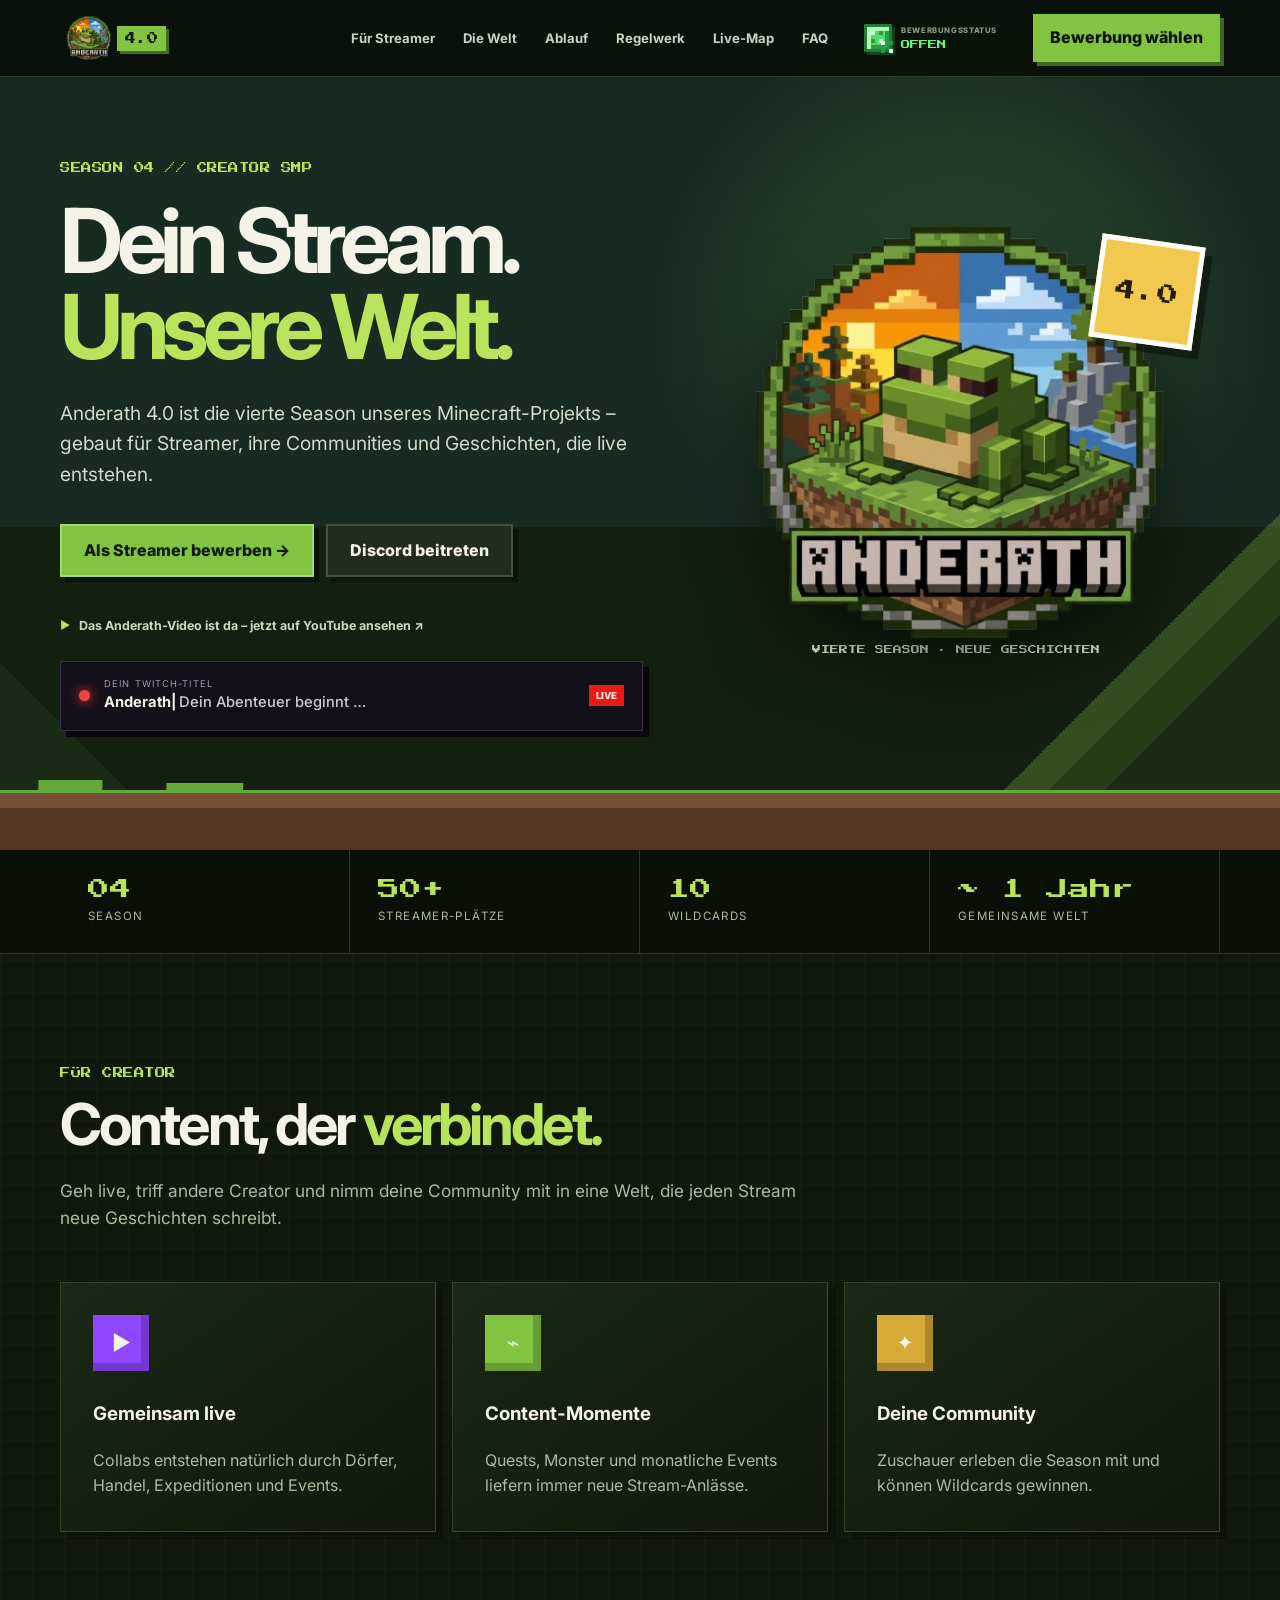
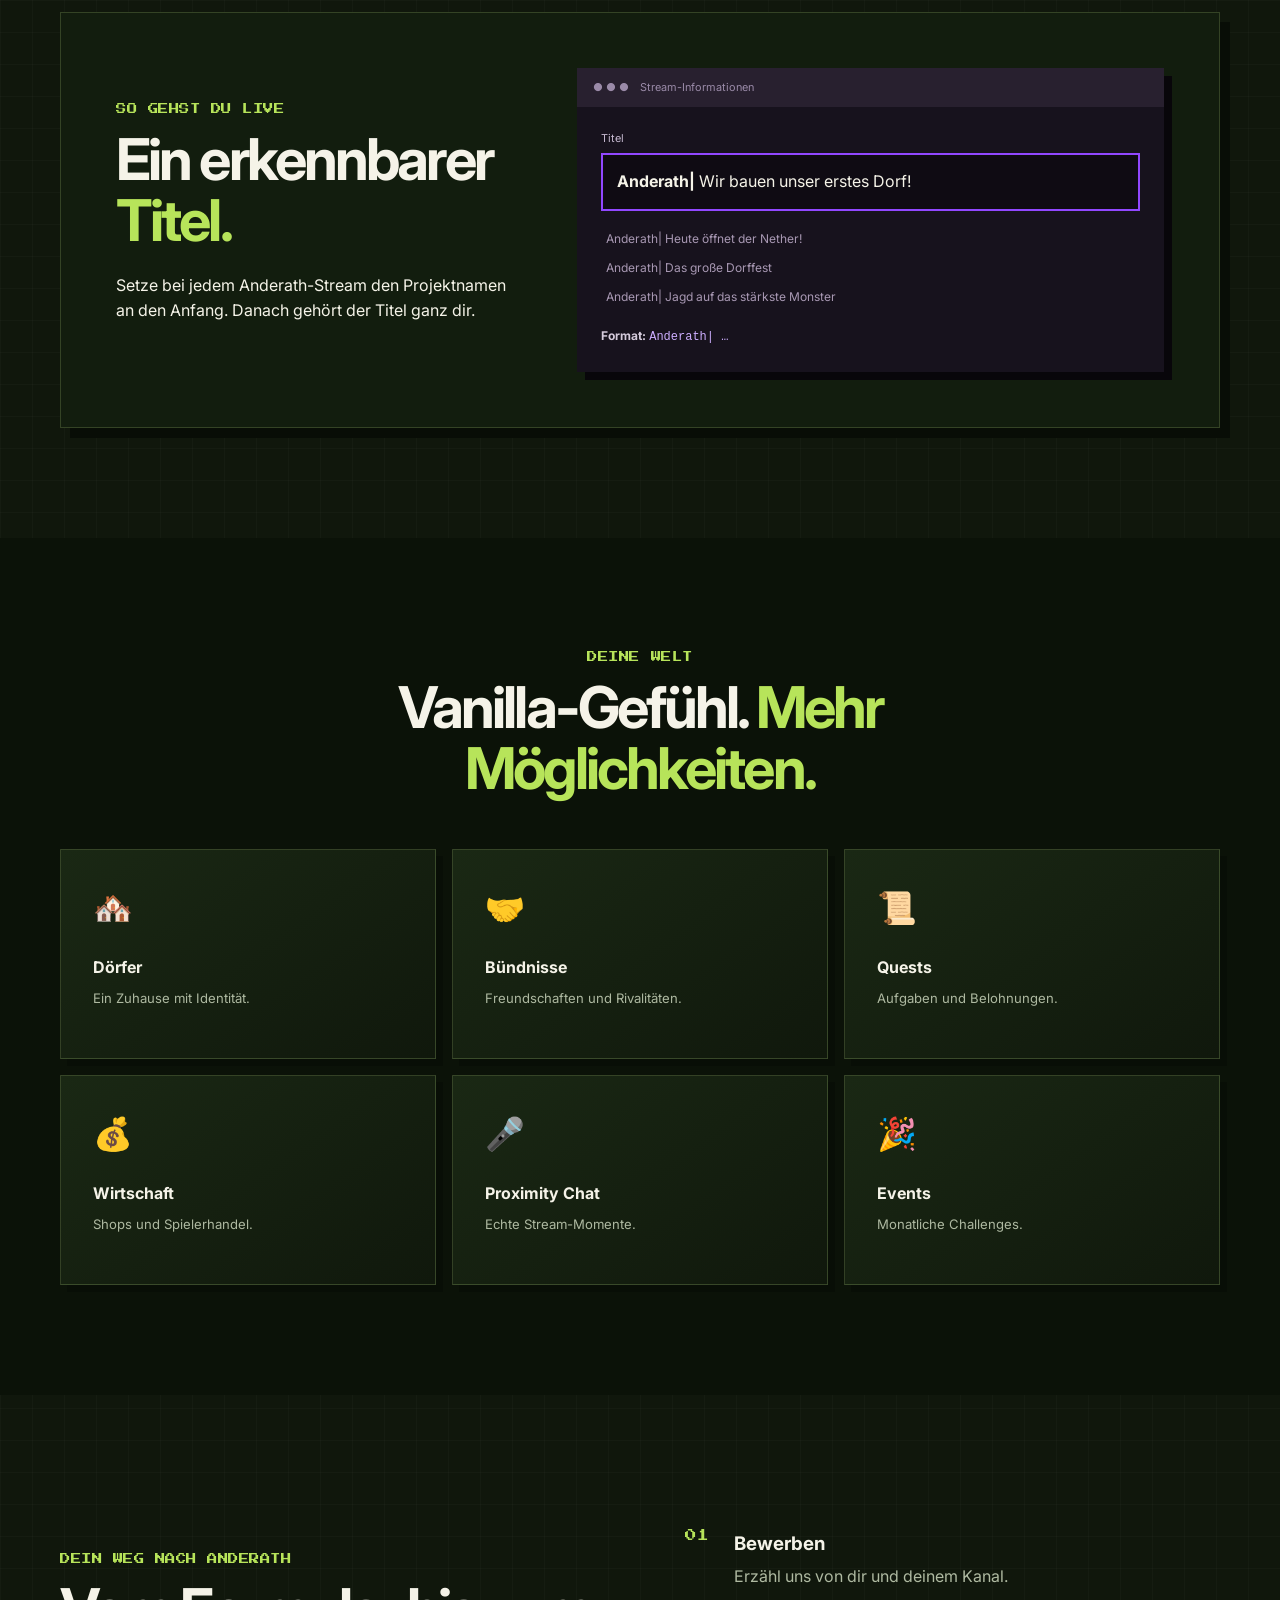
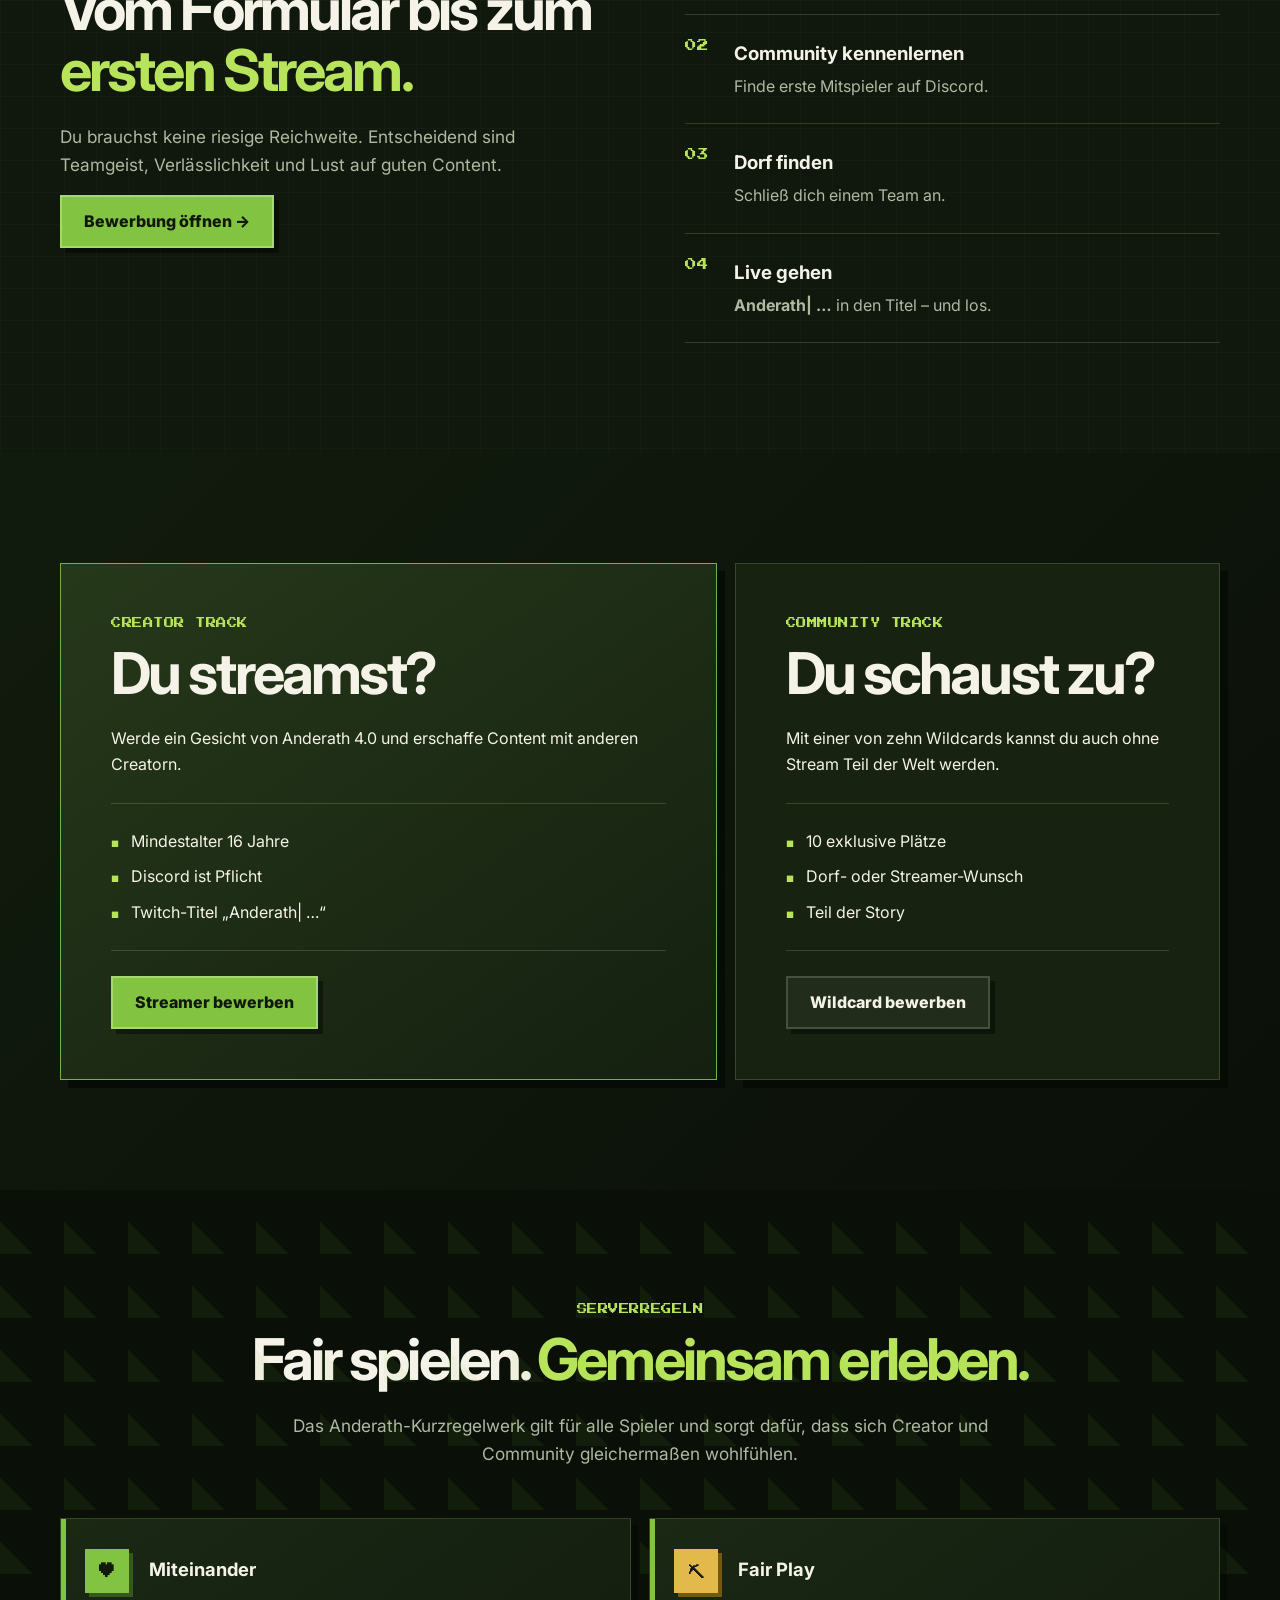
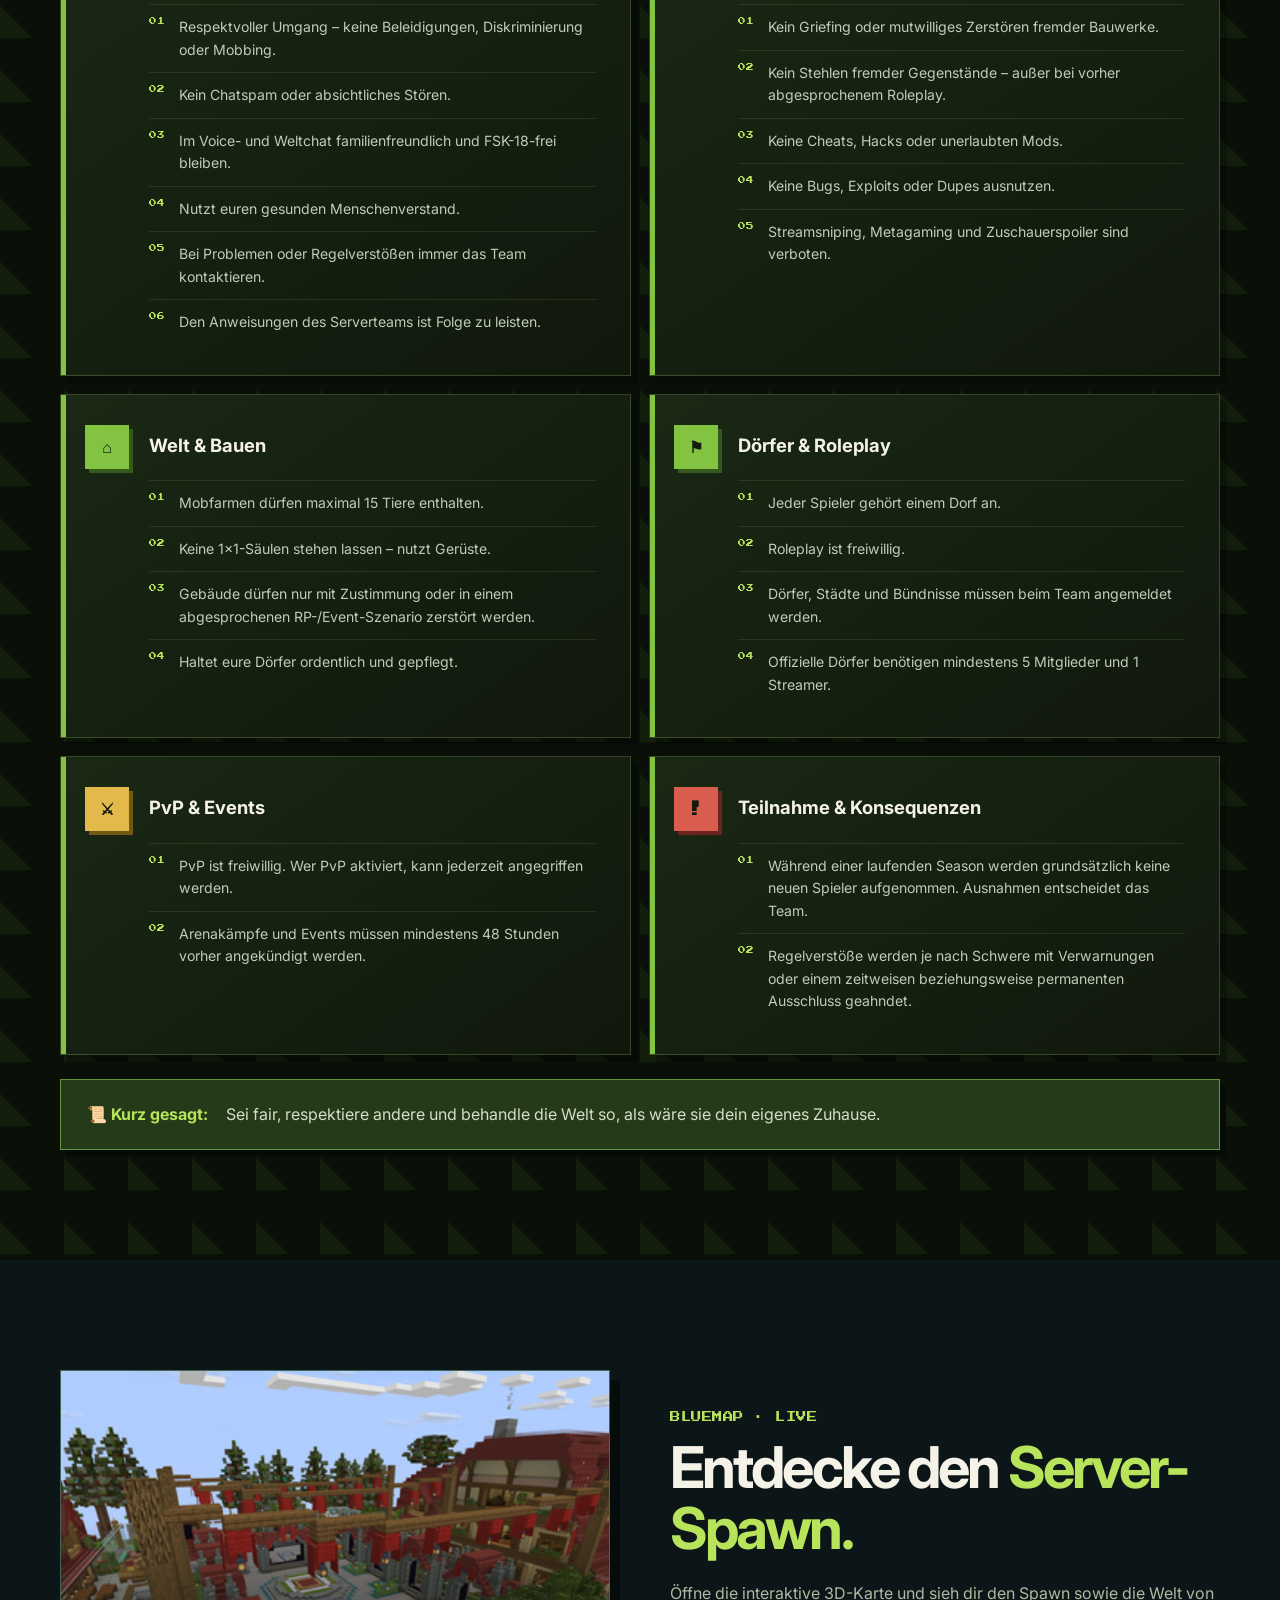
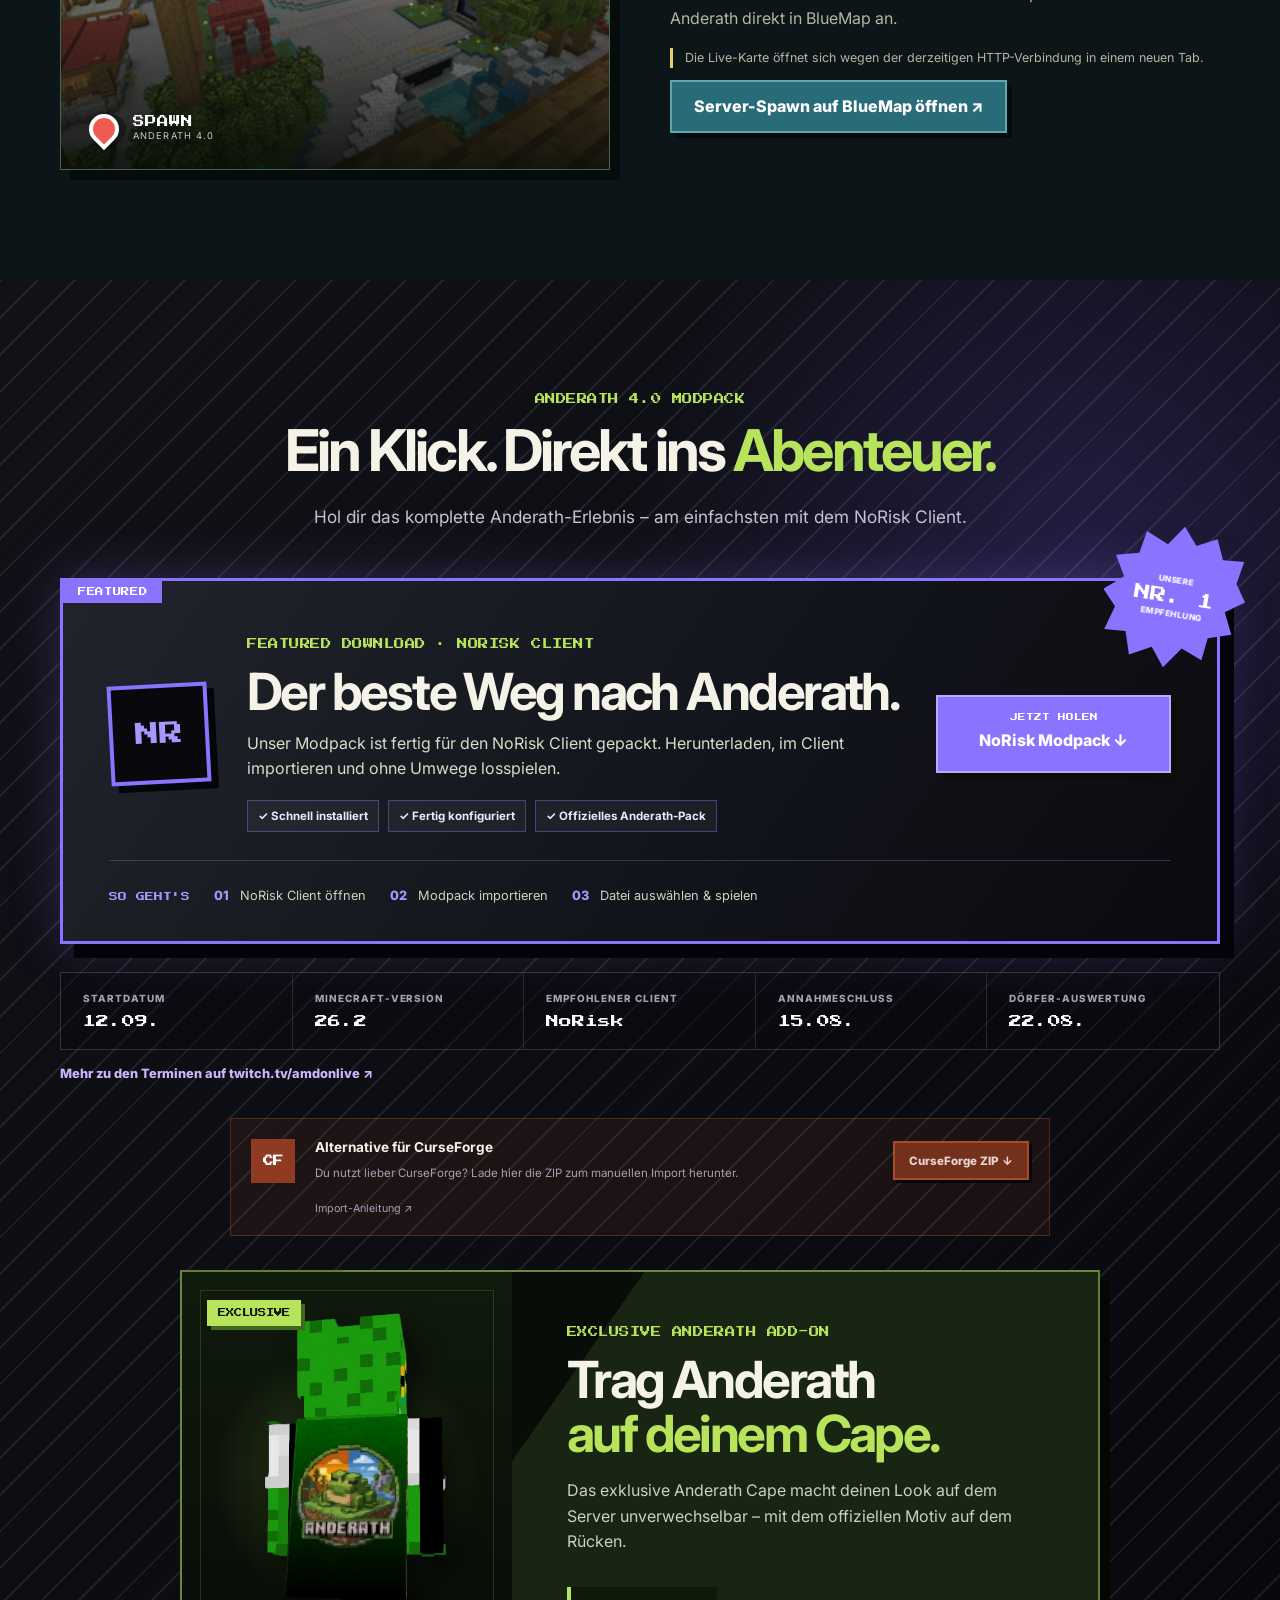
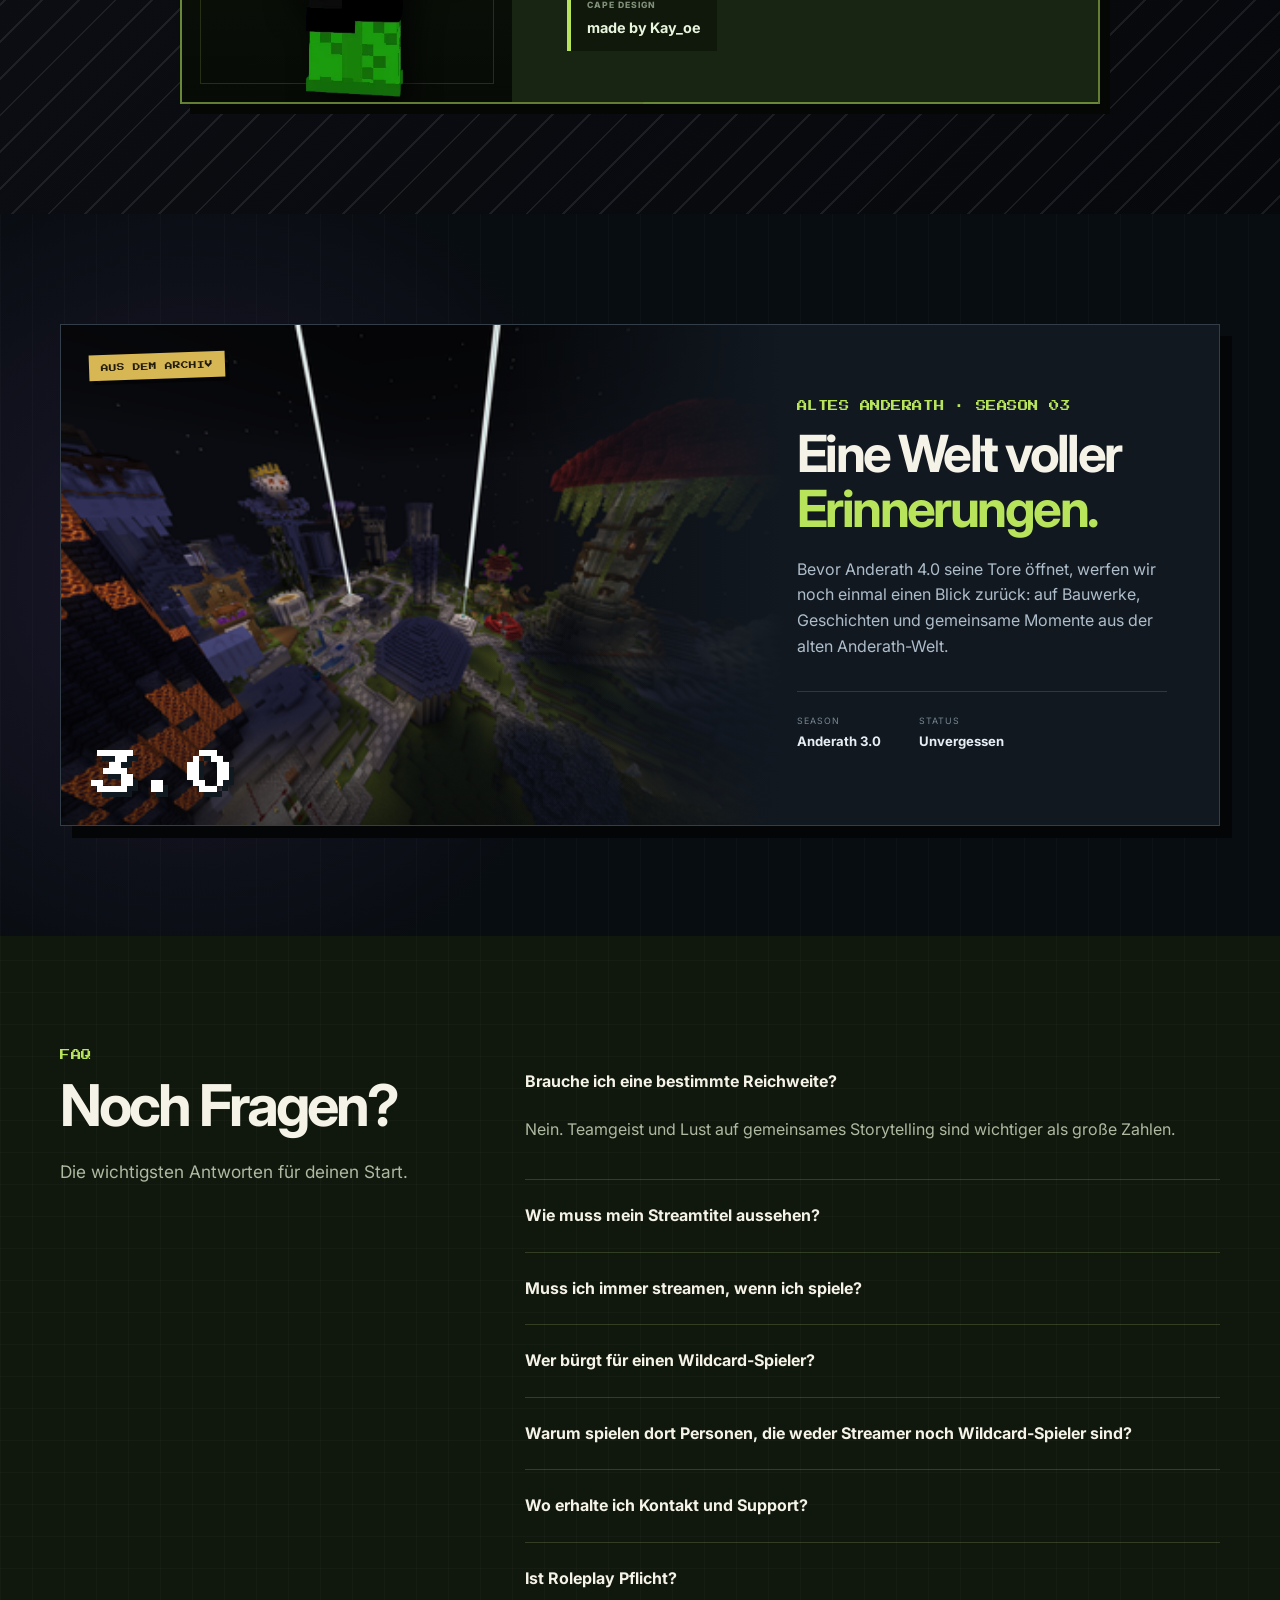
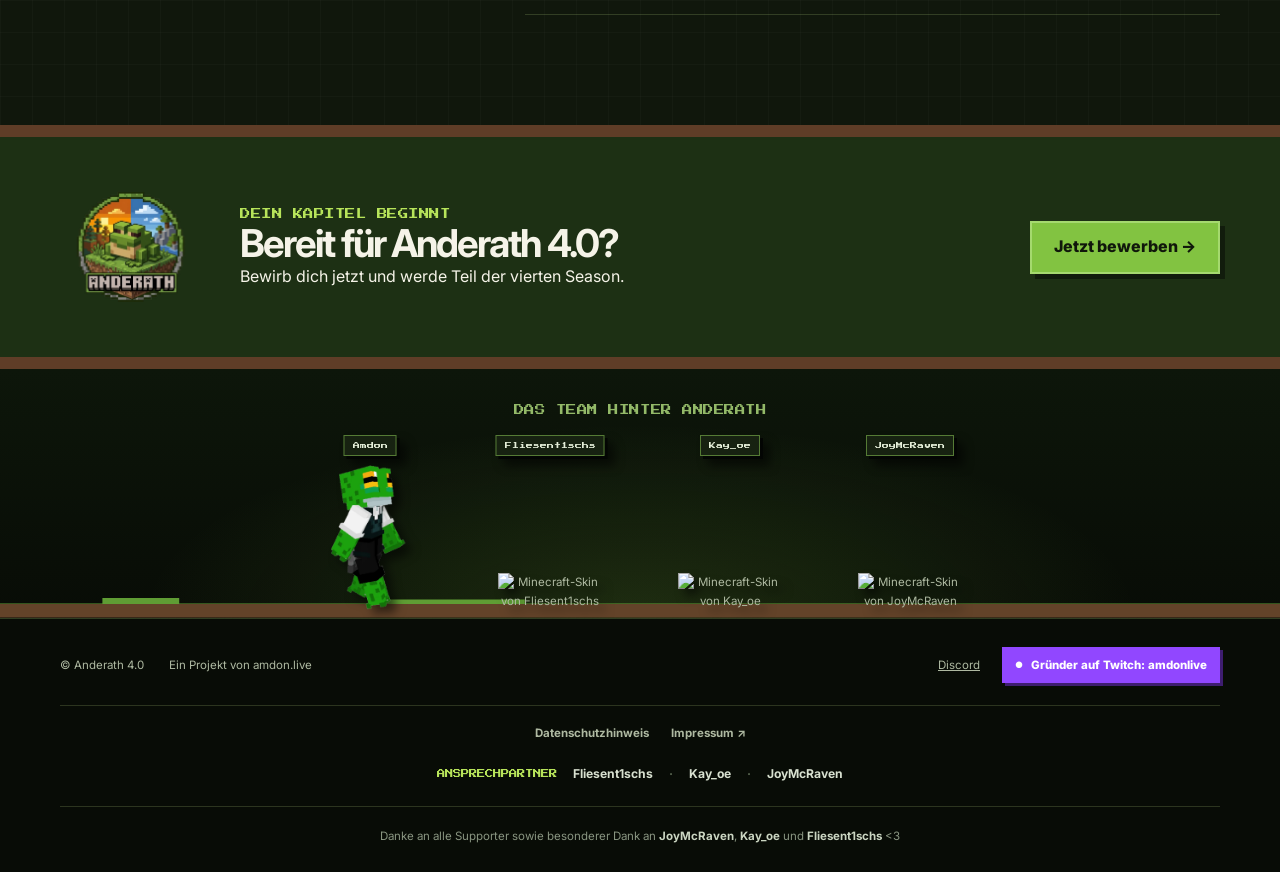
==== commit 4952b4bf: "Add files via upload" ====
--- a/index.html
+++ b/index.html
@@ -1,5 +1,5 @@
-<!doctype html><html lang="de"><head><meta charset="utf-8"><meta name="viewport" content="width=device-width,initial-scale=1"><title>Anderath 4.0 | Creator SMP</title><meta name="description" content="Anderath 4.0 – die vierte Season des Minecraft-Streamer-Projekts."><link href="https://fonts.googleapis.com/css2?family=Inter:wght@400;600;700;800&family=Press+Start+2P&display=swap" rel="stylesheet"><link rel="stylesheet" href="styles.css"><script src="script.js" defer></script></head><body><a class="skip-link" href="#inhalt">Zum Inhalt springen</a><header><nav class="container"><a class="brand" href="#start"><img src="assets/anderath-logo.png" alt="Anderath"><b>4.0</b></a><div class="navlinks"><a href="#creator">Für Streamer</a><a href="#welt">Die Welt</a><a href="#ablauf">Ablauf</a><a href="#regelwerk">Regelwerk</a><a href="#livemap">Live-Map</a><a href="#faq">FAQ</a></div><div class="application-status" title="Der Bewerbungsstatus ist derzeit in Arbeit"><i class="froglight" aria-hidden="true"></i><span><small>BEWERBUNGSSTATUS</small><b>W.I.P.</b></span></div><a class="navcta" href="#bewerben">Bewerbung wählen</a></nav></header><main id="inhalt">
-<section class="hero" id="start"><div class="container hero-grid"><div class="reveal"><p class="pixel">SEASON 04 // CREATOR SMP</p><h1>Dein Stream.<br><span>Unsere Welt.</span></h1><p class="lead">Anderath 4.0 ist die vierte Season unseres Minecraft-Projekts – gebaut für Streamer, ihre Communities und Geschichten, die live entstehen.</p><div class="buttons"><a class="button primary" href="https://docs.google.com/forms/d/1xVCVMccA0IQ-0Y6zGwak3WKYUqeDyqhY6anTd8vaRPc/edit#responses" target="_blank" rel="noopener noreferrer">Als Streamer bewerben →</a><a class="button secondary" href="https://discord.gg/TJ3KRkwZvm" target="_blank" rel="noopener noreferrer">Discord beitreten</a></div><div class="titlebox"><i></i><div><small>DEIN TWITCH-TITEL</small><strong>Anderath| <span>Dein Abenteuer beginnt …</span></strong></div><em>LIVE</em></div></div><div class="hero-logo reveal"><b>4.0</b><img src="assets/anderath-logo.png" alt="Anderath Minecraft-Logo mit Frosch"><p>VIERTE SEASON · NEUE GESCHICHTEN</p></div></div></section>
+<!doctype html><html lang="de"><head><meta charset="utf-8"><meta name="viewport" content="width=device-width,initial-scale=1"><title>Anderath 4.0 | Creator SMP</title><meta name="description" content="Anderath 4.0 – die vierte Season des Minecraft-Streamer-Projekts."><link href="https://fonts.googleapis.com/css2?family=Inter:wght@400;600;700;800&family=Press+Start+2P&display=swap" rel="stylesheet"><link rel="stylesheet" href="styles.css"><script src="script.js" defer></script></head><body><a class="skip-link" href="#inhalt">Zum Inhalt springen</a><header><nav class="container"><a class="brand" href="#start"><img src="assets/anderath-logo.png" alt="Anderath"><b>4.0</b></a><div class="navlinks"><a href="#creator">Für Streamer</a><a href="#welt">Die Welt</a><a href="#ablauf">Ablauf</a><a href="#regelwerk">Regelwerk</a><a href="#livemap">Live-Map</a><a href="#faq">FAQ</a></div><div class="application-status application-status--open" title="Bewerbungen sind geöffnet"><i class="froglight" aria-hidden="true"></i><span><small>BEWERBUNGSSTATUS</small><b>OFFEN</b></span></div><a class="navcta" href="#bewerben">Bewerbung wählen</a></nav></header><main id="inhalt">
+<section class="hero" id="start"><div class="container hero-grid"><div class="reveal"><p class="pixel">SEASON 04 // CREATOR SMP</p><h1>Dein Stream.<br><span>Unsere Welt.</span></h1><p class="lead">Anderath 4.0 ist die vierte Season unseres Minecraft-Projekts – gebaut für Streamer, ihre Communities und Geschichten, die live entstehen.</p><div class="buttons"><a class="button primary" href="https://docs.google.com/forms/d/1xVCVMccA0IQ-0Y6zGwak3WKYUqeDyqhY6anTd8vaRPc/edit#responses" target="_blank" rel="noopener noreferrer">Als Streamer bewerben →</a><a class="button secondary" href="https://discord.gg/TJ3KRkwZvm" target="_blank" rel="noopener noreferrer">Discord beitreten</a></div><a class="hero-video-link" href="https://youtu.be/gymrKsPFCFI" target="_blank" rel="noopener noreferrer" aria-label="Das Anderath-Video auf YouTube ansehen">Das Anderath-Video ist da – jetzt auf YouTube ansehen ↗</a><div class="titlebox"><i></i><div><small>DEIN TWITCH-TITEL</small><strong>Anderath| <span>Dein Abenteuer beginnt …</span></strong></div><em>LIVE</em></div></div><div class="hero-logo reveal"><b>4.0</b><img src="assets/anderath-logo.png" alt="Anderath Minecraft-Logo mit Frosch"><p>VIERTE SEASON · NEUE GESCHICHTEN</p></div></div></section>
 <section class="stats"><div class="container"><div><b>04</b><span>Season</span></div><div><b>50+</b><span>Streamer-Plätze</span></div><div><b>10</b><span>Wildcards</span></div><div><b>~ 1 Jahr</b><span>gemeinsame Welt</span></div></div></section>
 <section class="section" id="creator"><div class="container"><div class="heading reveal"><p class="pixel">FÜR CREATOR</p><h2>Content, der <span>verbindet.</span></h2><p>Geh live, triff andere Creator und nimm deine Community mit in eine Welt, die jeden Stream neue Geschichten schreibt.</p></div><div class="cards"><article class="reveal"><i>▶</i><h3>Gemeinsam live</h3><p>Collabs entstehen natürlich durch Dörfer, Handel, Expeditionen und Events.</p></article><article class="reveal"><i>⌁</i><h3>Content-Momente</h3><p>Quests, Monster und monatliche Events liefern immer neue Stream-Anlässe.</p></article><article class="reveal"><i>✦</i><h3>Deine Community</h3><p>Zuschauer erleben die Season mit und können Wildcards gewinnen.</p></article></div><div class="stream-guide reveal"><div><p class="pixel">SO GEHST DU LIVE</p><h2>Ein erkennbarer <span>Titel.</span></h2><p>Setze bei jedem Anderath-Stream den Projektnamen an den Anfang. Danach gehört der Titel ganz dir.</p></div><div class="mock"><div class="mocktop">● ● ●　Stream-Informationen</div><label>Titel</label><div class="input"><b>Anderath|</b> Wir bauen unser erstes Dorf!</div><span>Anderath| Heute öffnet der Nether!</span><span>Anderath| Das große Dorffest</span><span>Anderath| Jagd auf das stärkste Monster</span><p><b>Format:</b> <code>Anderath| …</code></p></div></div></div></section>
 <section class="section world" id="welt"><div class="container"><div class="heading center reveal"><p class="pixel">DEINE WELT</p><h2>Vanilla-Gefühl. <span>Mehr Möglichkeiten.</span></h2></div><div class="features"><article>🏘️<h3>Dörfer</h3><p>Ein Zuhause mit Identität.</p></article><article>🤝<h3>Bündnisse</h3><p>Freundschaften und Rivalitäten.</p></article><article>📜<h3>Quests</h3><p>Aufgaben und Belohnungen.</p></article><article>💰<h3>Wirtschaft</h3><p>Shops und Spielerhandel.</p></article><article>🎤<h3>Proximity Chat</h3><p>Echte Stream-Momente.</p></article><article>🎉<h3>Events</h3><p>Monatliche Challenges.</p></article></div></div></section>
@@ -16,4 +16,4 @@
 <section class="section modpack" id="modpack"><div class="container"><div class="modpack-heading reveal"><p class="pixel">ANDERATH 4.0 MODPACK</p><h2>Ein Klick. Direkt ins <span>Abenteuer.</span></h2><p>Hol dir das komplette Anderath-Erlebnis – am einfachsten mit dem NoRisk Client.</p></div><article class="norisk-feature reveal"><div class="store-burst" aria-label="Empfohlen"><span>UNSERE</span><strong>NR. 1</strong><span>EMPFEHLUNG</span></div><div class="norisk-mark" aria-hidden="true">NR</div><div class="norisk-copy"><p class="pixel">FEATURED DOWNLOAD · NORISK CLIENT</p><h2>Der beste Weg nach Anderath.</h2><p>Unser Modpack ist fertig für den NoRisk Client gepackt. Herunterladen, im Client importieren und ohne Umwege losspielen.</p><div class="norisk-benefits"><span>✓ Schnell installiert</span><span>✓ Fertig konfiguriert</span><span>✓ Offizielles Anderath-Pack</span></div></div><a class="button norisk-button" href="assets/Anderath%204.0.noriskpack" download="Anderath 4.0.noriskpack"><small>JETZT HOLEN</small>NoRisk Modpack ↓</a><div class="norisk-install"><b>SO GEHT'S</b><span><i>01</i> NoRisk Client öffnen</span><span><i>02</i> Modpack importieren</span><span><i>03</i> Datei auswählen &amp; spielen</span></div></article><div class="project-data reveal" aria-label="Projektdaten"><div><small>STARTDATUM</small><strong>12.09.</strong></div><div><small>MINECRAFT-VERSION</small><strong>26.2</strong></div><div><small>EMPFOHLENER CLIENT</small><strong>NoRisk</strong></div><div><small>ANNAHMESCHLUSS</small><strong>15.08.</strong></div><div><small>DÖRFER-AUSWERTUNG</small><strong>22.08.</strong></div></div><a class="schedule-twitch reveal" href="https://twitch.tv/amdonlive" target="_blank" rel="noopener noreferrer">Mehr zu den Terminen auf twitch.tv/amdonlive ↗</a><aside class="curseforge-alternative reveal"><div class="cf-mini-icon" aria-hidden="true">CF</div><div><p><b>Alternative für CurseForge</b></p><span>Du nutzt lieber CurseForge? Lade hier die ZIP zum manuellen Import herunter.</span></div><a class="button curseforge-small" href="assets/Anderath%20-%204.0.zip" download="Anderath - 4.0.zip">CurseForge ZIP ↓</a><a class="cf-help" href="https://support.curseforge.com/support/solutions/articles/9000196984-installing-minecraft-mods-and-modpacks" target="_blank" rel="noopener noreferrer">Import-Anleitung ↗</a></aside><article class="cape-product reveal"><div class="cape-visual"><span class="cape-badge">EXCLUSIVE</span><img src="assets/anderath-cape-skin.png" alt="Anderath Cape auf einem grünen Minecraft-Skin" loading="lazy"></div><div class="cape-copy"><p class="pixel">EXCLUSIVE ANDERATH ADD-ON</p><h2>Trag Anderath<br><span>auf deinem Cape.</span></h2><p>Das exklusive Anderath Cape macht deinen Look auf dem Server unverwechselbar – mit dem offiziellen Motiv auf dem Rücken.</p><div class="cape-credit"><small>CAPE DESIGN</small><strong>made by Kay_oe</strong></div></div></article></div></section>
 <section class="section legacy" id="legacy"><div class="container legacy-card reveal"><div class="legacy-image"><img src="assets/anderath-3-world.png" alt="Die alte Welt von Anderath 3.0 bei Nacht" loading="lazy"><span class="archive-stamp">AUS DEM ARCHIV</span><b>3.0</b></div><div class="legacy-copy"><p class="pixel">ALTES ANDERATH · SEASON 03</p><h2>Eine Welt voller <span>Erinnerungen.</span></h2><p>Bevor Anderath 4.0 seine Tore öffnet, werfen wir noch einmal einen Blick zurück: auf Bauwerke, Geschichten und gemeinsame Momente aus der alten Anderath-Welt.</p><div class="legacy-meta"><span><small>SEASON</small><strong>Anderath 3.0</strong></span><span><small>STATUS</small><strong>Unvergessen</strong></span></div></div></div></section>
 <section class="section" id="faq"><div class="container faqgrid"><div class="heading reveal"><p class="pixel">FAQ</p><h2>Noch Fragen?</h2><p>Die wichtigsten Antworten für deinen Start.</p></div><div class="accordion reveal"><details open><summary>Brauche ich eine bestimmte Reichweite?<span></span></summary><p>Nein. Teamgeist und Lust auf gemeinsames Storytelling sind wichtiger als große Zahlen.</p></details><details><summary>Wie muss mein Streamtitel aussehen?<span></span></summary><p>Beginne jeden Projekt-Stream mit <b>Anderath|</b>. Dahinter steht dein eigener Titel.</p></details><details><summary>Muss ich immer streamen, wenn ich spiele?<span></span></summary><p>Nein. Als Streamer sollst du das Projekt zwar regelmäßig live zeigen, musst aber nicht jede Spielsession streamen und darfst auch offline spielen. Durch die Streams aus verschiedenen Dörfern entstehen unterschiedliche Blickwinkel auf die Welt. Wenn du live bist, verwende bitte <b>Anderath| …</b> am Anfang deines Twitch-Titels.</p></details><details><summary>Wer bürgt für einen Wildcard-Spieler?<span></span></summary><p>Wildcard-Spieler kommen aus der jeweiligen Community. Der zugehörige Creator beziehungsweise die Community bürgt für den Wildcard-Spieler und steht für ein faires und respektvolles Verhalten ein.</p></details><details><summary>Warum spielen dort Personen, die weder Streamer noch Wildcard-Spieler sind?<span></span></summary><p>Das sind die OG-Anderath-Spieler. Sie sind die einzige Ausnahme und dürfen unabhängig von einem Streamer- oder Wildcard-Platz in jeder Season mitspielen.</p></details><details><summary>Wo erhalte ich Kontakt und Support?<span></span></summary><p>Kontakt, Hilfe und Support erhältst du ausschließlich auf unserem <a href="https://discord.gg/TJ3KRkwZvm" target="_blank" rel="noopener noreferrer"><b>Discord-Server ↗</b></a>.</p></details><details><summary>Ist Roleplay Pflicht?<span></span></summary><p>Nein, natürliches Zusammenspiel steht im Mittelpunkt.</p></details></div></div></section>
-<section class="cta"><div class="container reveal"><img src="assets/anderath-logo.png" alt=""><div><p class="pixel">DEIN KAPITEL BEGINNT</p><h2>Bereit für Anderath 4.0?</h2><p>Bewirb dich jetzt und werde Teil der vierten Season.</p></div><a class="button primary" href="https://docs.google.com/forms/d/1xVCVMccA0IQ-0Y6zGwak3WKYUqeDyqhY6anTd8vaRPc/edit#responses" target="_blank" rel="noopener noreferrer">Jetzt bewerben →</a></div></section></main><footer><div class="footer-cast" aria-label="Das Anderath-Team"><p class="pixel">DAS TEAM HINTER ANDERATH</p><div class="footer-characters"><figure><figcaption>Amdon</figcaption><img src="assets/skin-amdon.png" alt="Minecraft-Skin von Amdon" loading="lazy"></figure><figure><figcaption>Fliesentischh</figcaption><img src="assets/skin-fliesentischh.png" alt="Minecraft-Skin von Fliesentischh" loading="lazy"></figure><figure><figcaption>Kay_oe</figcaption><img src="assets/skin-kay-oe.png" alt="Minecraft-Skin von Kay_oe" loading="lazy"></figure><figure><figcaption>JoyMcRaven</figcaption><img src="assets/skin-joymcraven.png" alt="Minecraft-Skin von JoyMcRaven" loading="lazy"></figure></div></div><div class="container"><span>© Anderath 4.0</span><span>Ein Projekt von amdon.live</span><div class="footer-links"><a href="https://discord.gg/TJ3KRkwZvm" target="_blank" rel="noopener noreferrer">Discord</a><a class="twitch-link" href="https://twitch.tv/amdonlive" target="_blank" rel="noopener noreferrer"><span aria-hidden="true">●</span> Gründer auf Twitch: amdonlive</a></div></div><div class="legal-links"><a href="datenschutz.html">Datenschutzhinweis</a><a href="https://mein.online-impressum.de/amdon/" target="_blank" rel="noopener noreferrer">Impressum ↗</a></div><div class="footer-contacts"><span>ANSPRECHPARTNER</span><b>Fliesentisch</b><b>Kay_oe</b><b>JoyMcRaven</b></div><p class="footer-thanks">Danke an alle Supporter sowie besonderer Dank an <b>JoyMcRaven</b>, <b>Kay_oe</b> und <b>Fliesentisch</b> &lt;3</p></footer></body></html>+<section class="cta"><div class="container reveal"><img src="assets/anderath-logo.png" alt=""><div><p class="pixel">DEIN KAPITEL BEGINNT</p><h2>Bereit für Anderath 4.0?</h2><p>Bewirb dich jetzt und werde Teil der vierten Season.</p></div><a class="button primary" href="https://docs.google.com/forms/d/1xVCVMccA0IQ-0Y6zGwak3WKYUqeDyqhY6anTd8vaRPc/edit#responses" target="_blank" rel="noopener noreferrer">Jetzt bewerben →</a></div></section></main><footer><div class="footer-cast" aria-label="Das Anderath-Team"><p class="pixel">DAS TEAM HINTER ANDERATH</p><div class="footer-characters"><figure><figcaption>Amdon</figcaption><img src="assets/skin-amdon.png" alt="Minecraft-Skin von Amdon" loading="lazy"></figure><figure><figcaption>Fliesent1schs</figcaption><img src="assets/Skin%20Fliesent1sch.png" alt="Minecraft-Skin von Fliesent1schs" loading="lazy"></figure><figure><figcaption>Kay_oe</figcaption><img src="assets/Skin%20Kay_oe.png" alt="Minecraft-Skin von Kay_oe" loading="lazy"></figure><figure><figcaption>JoyMcRaven</figcaption><img src="assets/Skin%20JoyMcRaven.png" alt="Minecraft-Skin von JoyMcRaven" loading="lazy"></figure></div></div><div class="container"><span>© Anderath 4.0</span><span>Ein Projekt von amdon.live</span><div class="footer-links"><a href="https://discord.gg/TJ3KRkwZvm" target="_blank" rel="noopener noreferrer">Discord</a><a class="twitch-link" href="https://twitch.tv/amdonlive" target="_blank" rel="noopener noreferrer"><span aria-hidden="true">●</span> Gründer auf Twitch: amdonlive</a></div></div><div class="legal-links"><a href="datenschutz.html">Datenschutzhinweis</a><a href="https://mein.online-impressum.de/amdon/" target="_blank" rel="noopener noreferrer">Impressum ↗</a></div><div class="footer-contacts"><span>ANSPRECHPARTNER</span><b>Fliesent1schs</b><b>Kay_oe</b><b>JoyMcRaven</b></div><p class="footer-thanks">Danke an alle Supporter sowie besonderer Dank an <b>JoyMcRaven</b>, <b>Kay_oe</b> und <b>Fliesent1schs</b> &lt;3</p></footer></body></html>
--- a/styles.css
+++ b/styles.css
@@ -1,16 +1,16 @@
-:root{--bg:#10170c;--deep:#080d06;--panel:#182313;--green:#82c341;--lime:#b7e45a;--dirt:#6e4429;--line:rgba(202,239,145,.18);--text:#f5f3e8;--muted:#aeb9a1;--purple:#9147ff}*{box-sizing:border-box}html{scroll-behavior:smooth}body{margin:0;background:var(--bg);color:var(--text);font-family:Inter,system-ui,sans-serif;line-height:1.6;overflow-x:hidden;background-image:linear-gradient(rgba(255,255,255,.018) 1px,transparent 1px),linear-gradient(90deg,rgba(255,255,255,.018) 1px,transparent 1px);background-size:32px 32px}a{color:inherit}.container{width:min(1160px,calc(100% - 40px));margin:auto}.skip-link{position:fixed;top:-60px;left:15px;z-index:99;background:#fff;color:#000;padding:10px}.skip-link:focus{top:10px}header{position:fixed;z-index:20;inset:0 0 auto;background:rgba(8,13,6,.82);border-bottom:1px solid var(--line);backdrop-filter:blur(15px)}nav{height:76px;display:flex;align-items:center;gap:36px}.brand{display:flex;align-items:center;text-decoration:none;margin-right:auto}.brand img{width:57px;height:57px;object-fit:contain}.brand b{font:400 .7rem "Press Start 2P";background:var(--green);color:#10180b;padding:7px 8px;box-shadow:3px 3px 0 #426d20}.navlinks{display:flex;gap:28px}.navlinks a{text-decoration:none;color:#cbd4c2;font-size:.82rem;font-weight:700}.navlinks a:hover{color:var(--lime)}.application-status{display:flex;align-items:center;gap:9px}.application-status span{display:flex;flex-direction:column;line-height:1.15}.application-status small{color:#8e9987;font-size:.48rem;font-weight:800;letter-spacing:.08em}.application-status b{color:#f2d66f;font:400 .58rem "Press Start 2P";margin-top:4px}.froglight{position:relative;width:28px;height:28px;background:#e3ce68;border:3px solid #8f8140;box-shadow:inset 4px 4px #fff0a0,inset -4px -4px #a98f42,3px 3px 0 #3d371d}.froglight:before,.froglight:after{content:"";position:absolute;width:4px;height:4px;background:#fff3aa;box-shadow:8px 0 #b49c47,0 8px #b49c47,8px 8px #fff3aa}.froglight:before{left:4px;top:4px}.froglight:after{right:4px;bottom:4px}.navcta{background:var(--green);color:#0a1106;padding:11px 17px;text-decoration:none;font-weight:800;box-shadow:4px 4px 0 #3e671d}.hero{position:relative;min-height:850px;padding:150px 0 110px;display:grid;place-items:center;overflow:hidden;background:radial-gradient(circle at 75% 38%,rgba(102,174,62,.28),transparent 28%),linear-gradient(#172b23 0 62%,#14200f 62%)}.hero:before{content:"";position:absolute;inset:0;opacity:.28;background:linear-gradient(135deg,transparent 70%,#8ac650 70% 74%,#568b32 74% 79%,#2e4a22 79%) bottom right/700px 420px no-repeat,linear-gradient(45deg,#2b4a25 25%,transparent 25%) bottom left/440px 310px no-repeat}.hero:after{content:"";position:absolute;left:0;right:0;bottom:0;height:70px;background:linear-gradient(#64a839 0 13px,#765036 13px 40%,#543722 40%);clip-path:polygon(0 10px,3% 10px,3% 0,8% 0,8% 10px,13% 10px,13% 3px,19% 3px,19% 10px,100% 10px,100% 100%,0 100%)}.hero-grid{position:relative;z-index:2;display:grid;grid-template-columns:1.05fr .95fr;align-items:center;gap:50px}.pixel{font:400 .65rem "Press Start 2P";letter-spacing:.05em;color:var(--lime);line-height:1.8}h1,h2,h3,p{margin-top:0}h1{font-size:clamp(3.4rem,7vw,6.8rem);line-height:.96;letter-spacing:-.07em;margin:20px 0 28px}h1 span,h2 span{color:var(--lime)}h2{font-size:clamp(2.2rem,4.5vw,4rem);line-height:1.06;letter-spacing:-.05em;margin-bottom:22px}.lead{font-size:1.2rem;color:#d1dac9;max-width:660px}.buttons{display:flex;gap:12px;flex-wrap:wrap;margin:34px 0}.button{display:inline-flex;align-items:center;justify-content:center;min-height:53px;padding:0 22px;text-decoration:none;font-weight:800;border:2px solid rgba(255,255,255,.17);box-shadow:5px 5px 0 rgba(0,0,0,.42);transition:.2s}.button:hover{transform:translate(-2px,-2px);box-shadow:8px 8px 0 rgba(0,0,0,.42)}.primary{background:var(--green);border-color:#a5d96f;color:#10170b}.secondary{background:#212c1a}.titlebox{display:flex;align-items:center;gap:14px;max-width:600px;background:#141019;border:1px solid #3a2d46;padding:15px 18px;box-shadow:6px 6px 0 #09060c}.titlebox i{width:11px;height:11px;border-radius:50%;background:#f04444;box-shadow:0 0 12px #f44}.titlebox div{display:flex;flex-direction:column}.titlebox small{font-size:.58rem;color:#a998b7;letter-spacing:.12em}.titlebox strong{font-size:.92rem}.titlebox strong span{font-weight:500;color:#d3c9dc}.titlebox em{margin-left:auto;background:#e91916;padding:3px 7px;font-size:.6rem;font-style:normal;font-weight:800}.hero-logo{position:relative;text-align:center}.hero-logo img{width:min(100%,540px);filter:drop-shadow(0 30px 35px rgba(0,0,0,.5))}.hero-logo>b{position:absolute;z-index:3;right:4%;top:3%;display:grid;place-items:center;width:104px;height:104px;background:#f1c94e;color:#241c08;border:5px solid #fff;font:400 1.3rem "Press Start 2P";transform:rotate(8deg);box-shadow:8px 8px 0 rgba(0,0,0,.4)}.hero-logo p{font:400 .55rem "Press Start 2P";color:#dbe8c9}.stats{background:#0a0f07;border-bottom:1px solid var(--line)}.stats>.container{display:grid;grid-template-columns:repeat(4,1fr)}.stats div div{display:flex;flex-direction:column;padding:28px;border-right:1px solid var(--line)}.stats b{font:400 1.35rem "Press Start 2P";color:var(--lime)}.stats span{font-size:.72rem;text-transform:uppercase;color:var(--muted);margin-top:7px;letter-spacing:.12em}.section{padding:110px 0}.heading{max-width:780px;margin-bottom:50px}.heading>p:not(.pixel){color:var(--muted);font-size:1.08rem}.center{text-align:center;margin-inline:auto}.cards,.features{display:grid;grid-template-columns:repeat(3,1fr);gap:16px}.cards article,.feature,.features article{padding:32px;background:linear-gradient(145deg,#1a2814,#10180c);border:1px solid var(--line);box-shadow:7px 7px 0 rgba(0,0,0,.25)}.cards article i{display:grid;place-items:center;width:56px;height:56px;background:var(--purple);font-style:normal;font-size:1.3rem;box-shadow:inset -8px -8px rgba(0,0,0,.2);margin-bottom:28px}.cards article:nth-child(2) i{background:var(--green)}.cards article:nth-child(3) i{background:#d8ab38}.cards p,.features p{color:var(--muted);margin-bottom:0}.stream-guide{margin-top:80px;display:grid;grid-template-columns:.8fr 1.2fr;gap:70px;align-items:center;padding:55px;background:#121d0e;border:1px solid var(--line);box-shadow:10px 10px 0 #080d06}.mock{background:#17121d;padding:0 24px 25px;box-shadow:8px 8px 0 #08060a}.mocktop{margin:0 -24px 23px;padding:11px 16px;background:#28202f;color:#9a8aa8;font-size:.68rem}.mock label{display:block;color:#c6b9d0;font-size:.68rem;margin-bottom:6px}.input{border:2px solid var(--purple);background:#0f0b13;padding:14px;margin-bottom:13px}.mock>span{display:block;color:#a898b3;font-size:.75rem;padding:5px}.mock p{font-size:.75rem;margin:14px 0 0;color:#d5cbdc}.mock code{color:#cdaeff}.world{background:#0b1208}.features article{font-size:2rem;min-height:210px}.features h3{font-size:1rem;margin:22px 0 7px}.features p{font-size:.82rem}.journey-grid{display:grid;grid-template-columns:1fr 1fr;gap:90px;align-items:center}.steps{list-style:none;padding:0;margin:0}.steps li{display:flex;gap:25px;padding:24px 0;border-bottom:1px solid var(--line)}.steps li>b{font:400 .72rem "Press Start 2P";color:var(--lime)}.steps h3{margin:0 0 5px}.steps p{margin:0;color:var(--muted)}.join{background:linear-gradient(135deg,#111b0d,#0b1009)}.join-grid{display:grid;grid-template-columns:1.15fr .85fr;gap:18px}.joincard{padding:50px;background:#172211;border:1px solid var(--line);box-shadow:8px 8px 0 #070b05}.joincard.streamer{background:linear-gradient(145deg,#26381a,#152010);border-color:#75b244}.joincard ul{list-style:none;padding:20px 0;margin:25px 0;border-block:1px solid var(--line)}.joincard li{padding:5px 0}.joincard li:before{content:"■";color:var(--lime);font-size:.55rem;margin-right:12px}.faqgrid{display:grid;grid-template-columns:.7fr 1.3fr;gap:90px}.accordion details{border-bottom:1px solid var(--line)}summary{display:flex;justify-content:space-between;padding:23px 0;cursor:pointer;font-weight:700;list-style:none}.accordion p{color:var(--muted);padding:0 30px 20px 0}.livemap{background:#0c1518}.map-card{display:grid;grid-template-columns:1fr 1fr;gap:60px;align-items:center}.map-preview{position:relative;display:grid;place-items:center;align-content:center;min-height:400px;overflow:hidden;background-color:#172622;background-image:linear-gradient(30deg,rgba(126,180,99,.18) 12%,transparent 12.5%,transparent 87%,rgba(126,180,99,.18) 87.5%),linear-gradient(150deg,rgba(126,180,99,.18) 12%,transparent 12.5%,transparent 87%,rgba(126,180,99,.18) 87.5%),linear-gradient(30deg,rgba(126,180,99,.18) 12%,transparent 12.5%,transparent 87%,rgba(126,180,99,.18) 87.5%),linear-gradient(150deg,rgba(126,180,99,.18) 12%,transparent 12.5%,transparent 87%,rgba(126,180,99,.18) 87.5%);background-size:80px 140px;background-position:0 0,0 0,40px 70px,40px 70px;border:1px solid #426655;box-shadow:10px 10px 0 #060b0c}.map-preview:before,.map-preview:after{content:"";position:absolute;background:rgba(112,180,207,.2);transform:rotate(-24deg)}.map-preview:before{width:540px;height:55px}.map-preview:after{width:55px;height:500px}.map-marker{position:relative;z-index:2;width:38px;height:38px;background:#ef5c4f;border:5px solid #fff;border-radius:50% 50% 50% 0;transform:rotate(-45deg);box-shadow:5px 5px 0 rgba(0,0,0,.35)}.map-preview b,.map-preview small{position:relative;z-index:2;margin-top:25px;padding:6px 9px;background:#08100e}.map-preview b{font:400 .75rem "Press Start 2P"}.map-preview small{margin-top:5px;color:#9eb1a5}.map-copy{max-width:560px}.map-copy>p:not(.pixel){color:var(--muted)}.map-notice{font-size:.78rem;padding-left:12px;border-left:3px solid #e3ce68}.map-button{background:#286b79;border-color:#61a5b3;color:#fff}.modpack{background:linear-gradient(135deg,#211731,#100c17)}.modpack-card{display:grid;grid-template-columns:auto 1fr auto;align-items:center;gap:32px;padding:42px;background:linear-gradient(135deg,rgba(145,71,255,.16),rgba(255,120,31,.12));border:1px solid rgba(255,255,255,.16);box-shadow:10px 10px 0 #08060c}.modpack-card h2{font-size:clamp(1.8rem,3.5vw,3rem);margin-bottom:12px}.modpack-card p:last-child{margin-bottom:0;color:#c9bfd3}.modpack-icon{display:grid;place-items:center;width:82px;height:82px;background:#f16436;color:#fff;font:800 1.2rem "Press Start 2P";box-shadow:7px 7px 0 #71301a}.curseforge{background:#f16436;border-color:#ff9a72;color:#fff;white-space:nowrap}.project-data{grid-column:1/-1;display:grid;grid-template-columns:repeat(5,1fr);border:1px solid rgba(255,255,255,.16);background:rgba(8,6,12,.34)}.project-data div{display:flex;flex-direction:column;gap:5px;padding:18px 22px;border-right:1px solid rgba(255,255,255,.12)}.project-data div:last-child{border-right:0}.project-data small{color:#a99eb4;font-size:.62rem;font-weight:800;letter-spacing:.1em}.project-data strong{color:#fff;font:400 .8rem "Press Start 2P";line-height:1.5}.schedule-twitch{grid-column:1/-1;justify-self:start;color:#cdb5ff;font-size:.8rem;font-weight:800;text-decoration:none}.schedule-twitch:hover{color:#fff;text-decoration:underline}.install-guide{grid-column:1/-1;display:grid;grid-template-columns:.65fr 1.35fr;gap:24px 40px;margin-top:10px;padding-top:32px;border-top:1px solid rgba(255,255,255,.16)}.install-guide h3{font-size:1.35rem;margin:0}.install-guide ol{display:grid;grid-template-columns:1fr 1fr;gap:14px;list-style:none;padding:0;margin:0}.install-guide li{display:flex;gap:12px;color:#d9d0df;font-size:.86rem}.install-guide li b{color:#ff8a60;font:400 .55rem "Press Start 2P";padding-top:5px}.tutorial-link{grid-column:2;justify-self:start;min-height:45px;font-size:.82rem}.cta{padding:55px 0;background:#1d3014;border-block:12px solid #5f3d27}.cta>.container{display:grid;grid-template-columns:150px 1fr auto;align-items:center;gap:30px}.cta img{width:140px}.cta h2{font-size:2.4rem;margin:0}.cta p{margin-bottom:0}footer{background:#080c06;padding:28px 0;color:var(--muted);font-size:.72rem}footer .container{display:flex;align-items:center;gap:25px}.footer-links{display:flex;align-items:center;gap:22px;margin-left:auto}.footer-links a{margin-left:0}.twitch-link{display:inline-flex;align-items:center;gap:8px;padding:9px 13px;background:var(--purple);color:#fff;text-decoration:none;font-weight:800;box-shadow:3px 3px 0 #3e1d70}.twitch-link span{font-size:.55rem}.twitch-link:hover{background:#a970ff}.legal-links{width:min(1160px,calc(100% - 40px));margin:22px auto 0;padding-top:18px;border-top:1px solid var(--line);display:flex;justify-content:center;gap:22px}.legal-links a{color:#aeb9a1;text-decoration:none;font-weight:700}.legal-links a:hover{color:var(--lime)}.footer-contacts{width:min(1160px,calc(100% - 40px));margin:22px auto 0;display:flex;justify-content:center;align-items:center;gap:16px;flex-wrap:wrap}.footer-contacts span{color:var(--lime);font:400 .52rem "Press Start 2P"}.footer-contacts b{color:#d8e1d0;font-size:.76rem}.footer-contacts b+b:before{content:"·";margin-right:16px;color:#56634f}.footer-thanks{width:min(1160px,calc(100% - 40px));margin:22px auto 0;padding-top:20px;border-top:1px solid var(--line);text-align:center;color:#899581}.footer-thanks b{color:#cbd6c2}.reveal{opacity:0;transform:translateY(25px);transition:.7s}.reveal.is-visible{opacity:1;transform:none}@media(max-width:900px){.navlinks{display:none}.map-card{grid-template-columns:1fr}.map-preview{min-height:320px}.application-status small{display:none}.project-data{grid-template-columns:repeat(2,1fr)}.modpack-card{grid-template-columns:auto 1fr}.modpack-card>.curseforge{grid-column:1/-1}.install-guide{grid-template-columns:1fr}.tutorial-link{grid-column:1}.hero-grid,.stream-guide,.journey-grid,.faqgrid{grid-template-columns:1fr}.hero-logo{order:-1}.hero-logo img{width:310px}.hero{padding-top:120px}.cards,.features{grid-template-columns:repeat(2,1fr)}.join-grid{grid-template-columns:1fr}.stream-guide{gap:30px}.cta>.container{grid-template-columns:100px 1fr}.cta img{width:90px}.cta .button{grid-column:1/-1}}@media(max-width:600px){.container{width:min(100% - 26px,1160px)}.map-preview{min-height:260px}.map-button{width:100%}.application-status{margin-left:auto}.application-status span{display:none}.froglight{width:24px;height:24px}.legal-links{flex-wrap:wrap}.modpack-card{grid-template-columns:1fr;padding:28px 20px}.modpack-icon{width:64px;height:64px}.project-data{grid-template-columns:1fr}.project-data div{border-right:0;border-bottom:1px solid rgba(255,255,255,.12)}.project-data div:last-child{border-bottom:0}.install-guide ol{grid-template-columns:1fr}.footer-links{width:100%;margin-left:0;flex-wrap:wrap}header nav{height:65px}.brand img{width:48px}.navcta{font-size:.72rem}.hero{min-height:auto}.hero-logo>b{width:70px;height:70px;font-size:.85rem}.hero-logo img{width:250px}h1{font-size:3.2rem}.titlebox{padding:12px}.titlebox em{display:none}.stats>.container{grid-template-columns:1fr 1fr}.stats div div{padding:18px 10px}.stats b{font-size:.85rem}.section{padding:75px 0}.cards,.features{grid-template-columns:1fr}.stream-guide,.joincard{padding:28px 18px}.buttons .button{width:100%}.cta h2{font-size:1.7rem}.cta img{display:none}.cta>.container{grid-template-columns:1fr}footer .container{flex-wrap:wrap}footer a{margin-left:0}}@media(prefers-reduced-motion:reduce){html{scroll-behavior:auto}.reveal{opacity:1;transform:none;transition:none}}
+:root{--bg:#10170c;--deep:#080d06;--panel:#182313;--green:#82c341;--lime:#b7e45a;--dirt:#6e4429;--line:rgba(202,239,145,.18);--text:#f5f3e8;--muted:#aeb9a1;--purple:#9147ff}*{box-sizing:border-box}html{scroll-behavior:smooth}body{margin:0;background:var(--bg);color:var(--text);font-family:Inter,system-ui,sans-serif;line-height:1.6;overflow-x:hidden;background-image:linear-gradient(rgba(255,255,255,.018) 1px,transparent 1px),linear-gradient(90deg,rgba(255,255,255,.018) 1px,transparent 1px);background-size:32px 32px}a{color:inherit}.container{width:min(1160px,calc(100% - 40px));margin:auto}.skip-link{position:fixed;top:-60px;left:15px;z-index:99;background:#fff;color:#000;padding:10px}.skip-link:focus{top:10px}header{position:fixed;z-index:20;inset:0 0 auto;background:rgba(8,13,6,.82);border-bottom:1px solid var(--line);backdrop-filter:blur(15px)}nav{height:76px;display:flex;align-items:center;gap:36px}.brand{display:flex;align-items:center;text-decoration:none;margin-right:auto}.brand img{width:57px;height:57px;object-fit:contain}.brand b{font:400 .7rem "Press Start 2P";background:var(--green);color:#10180b;padding:7px 8px;box-shadow:3px 3px 0 #426d20}.navlinks{display:flex;gap:28px}.navlinks a{text-decoration:none;color:#cbd4c2;font-size:.82rem;font-weight:700}.navlinks a:hover{color:var(--lime)}.application-status{display:flex;align-items:center;gap:9px}.application-status span{display:flex;flex-direction:column;line-height:1.15}.application-status small{color:#8e9987;font-size:.48rem;font-weight:800;letter-spacing:.08em}.application-status b{color:#66f27f;font:400 .58rem "Press Start 2P";margin-top:4px}.froglight{position:relative;width:28px;height:28px;background:#52d86b;border:3px solid #237a36;box-shadow:inset 4px 4px #a9ffb7,inset -4px -4px #2b9b42,3px 3px 0 #123f1c}.froglight:before,.froglight:after{content:"";position:absolute;width:4px;height:4px;background:#d9ffdf;box-shadow:8px 0 #2b9b42,0 8px #2b9b42,8px 8px #d9ffdf}.froglight:before{left:4px;top:4px}.froglight:after{right:4px;bottom:4px}.navcta{background:var(--green);color:#0a1106;padding:11px 17px;text-decoration:none;font-weight:800;box-shadow:4px 4px 0 #3e671d}.hero{position:relative;min-height:850px;padding:150px 0 110px;display:grid;place-items:center;overflow:hidden;background:radial-gradient(circle at 75% 38%,rgba(102,174,62,.28),transparent 28%),linear-gradient(#172b23 0 62%,#14200f 62%)}.hero:before{content:"";position:absolute;inset:0;opacity:.28;background:linear-gradient(135deg,transparent 70%,#8ac650 70% 74%,#568b32 74% 79%,#2e4a22 79%) bottom right/700px 420px no-repeat,linear-gradient(45deg,#2b4a25 25%,transparent 25%) bottom left/440px 310px no-repeat}.hero:after{content:"";position:absolute;left:0;right:0;bottom:0;height:70px;background:linear-gradient(#64a839 0 13px,#765036 13px 40%,#543722 40%);clip-path:polygon(0 10px,3% 10px,3% 0,8% 0,8% 10px,13% 10px,13% 3px,19% 3px,19% 10px,100% 10px,100% 100%,0 100%)}.hero-grid{position:relative;z-index:2;display:grid;grid-template-columns:1.05fr .95fr;align-items:center;gap:50px}.pixel{font:400 .65rem "Press Start 2P";letter-spacing:.05em;color:var(--lime);line-height:1.8}h1,h2,h3,p{margin-top:0}h1{font-size:clamp(3.4rem,7vw,6.8rem);line-height:.96;letter-spacing:-.07em;margin:20px 0 28px}h1 span,h2 span{color:var(--lime)}h2{font-size:clamp(2.2rem,4.5vw,4rem);line-height:1.06;letter-spacing:-.05em;margin-bottom:22px}.lead{font-size:1.2rem;color:#d1dac9;max-width:660px}.buttons{display:flex;gap:12px;flex-wrap:wrap;margin:34px 0}.button{display:inline-flex;align-items:center;justify-content:center;min-height:53px;padding:0 22px;text-decoration:none;font-weight:800;border:2px solid rgba(255,255,255,.17);box-shadow:5px 5px 0 rgba(0,0,0,.42);transition:.2s}.button:hover{transform:translate(-2px,-2px);box-shadow:8px 8px 0 rgba(0,0,0,.42)}.primary{background:var(--green);border-color:#a5d96f;color:#10170b}.secondary{background:#212c1a}.titlebox{display:flex;align-items:center;gap:14px;max-width:600px;background:#141019;border:1px solid #3a2d46;padding:15px 18px;box-shadow:6px 6px 0 #09060c}.titlebox i{width:11px;height:11px;border-radius:50%;background:#f04444;box-shadow:0 0 12px #f44}.titlebox div{display:flex;flex-direction:column}.titlebox small{font-size:.58rem;color:#a998b7;letter-spacing:.12em}.titlebox strong{font-size:.92rem}.titlebox strong span{font-weight:500;color:#d3c9dc}.titlebox em{margin-left:auto;background:#e91916;padding:3px 7px;font-size:.6rem;font-style:normal;font-weight:800}.hero-logo{position:relative;text-align:center}.hero-logo img{width:min(100%,540px);filter:drop-shadow(0 30px 35px rgba(0,0,0,.5))}.hero-logo>b{position:absolute;z-index:3;right:4%;top:3%;display:grid;place-items:center;width:104px;height:104px;background:#f1c94e;color:#241c08;border:5px solid #fff;font:400 1.3rem "Press Start 2P";transform:rotate(8deg);box-shadow:8px 8px 0 rgba(0,0,0,.4)}.hero-logo p{font:400 .55rem "Press Start 2P";color:#dbe8c9}.stats{background:#0a0f07;border-bottom:1px solid var(--line)}.stats>.container{display:grid;grid-template-columns:repeat(4,1fr)}.stats div div{display:flex;flex-direction:column;padding:28px;border-right:1px solid var(--line)}.stats b{font:400 1.35rem "Press Start 2P";color:var(--lime)}.stats span{font-size:.72rem;text-transform:uppercase;color:var(--muted);margin-top:7px;letter-spacing:.12em}.section{padding:110px 0}.heading{max-width:780px;margin-bottom:50px}.heading>p:not(.pixel){color:var(--muted);font-size:1.08rem}.center{text-align:center;margin-inline:auto}.cards,.features{display:grid;grid-template-columns:repeat(3,1fr);gap:16px}.cards article,.feature,.features article{padding:32px;background:linear-gradient(145deg,#1a2814,#10180c);border:1px solid var(--line);box-shadow:7px 7px 0 rgba(0,0,0,.25)}.cards article i{display:grid;place-items:center;width:56px;height:56px;background:var(--purple);font-style:normal;font-size:1.3rem;box-shadow:inset -8px -8px rgba(0,0,0,.2);margin-bottom:28px}.cards article:nth-child(2) i{background:var(--green)}.cards article:nth-child(3) i{background:#d8ab38}.cards p,.features p{color:var(--muted);margin-bottom:0}.stream-guide{margin-top:80px;display:grid;grid-template-columns:.8fr 1.2fr;gap:70px;align-items:center;padding:55px;background:#121d0e;border:1px solid var(--line);box-shadow:10px 10px 0 #080d06}.mock{background:#17121d;padding:0 24px 25px;box-shadow:8px 8px 0 #08060a}.mocktop{margin:0 -24px 23px;padding:11px 16px;background:#28202f;color:#9a8aa8;font-size:.68rem}.mock label{display:block;color:#c6b9d0;font-size:.68rem;margin-bottom:6px}.input{border:2px solid var(--purple);background:#0f0b13;padding:14px;margin-bottom:13px}.mock>span{display:block;color:#a898b3;font-size:.75rem;padding:5px}.mock p{font-size:.75rem;margin:14px 0 0;color:#d5cbdc}.mock code{color:#cdaeff}.world{background:#0b1208}.features article{font-size:2rem;min-height:210px}.features h3{font-size:1rem;margin:22px 0 7px}.features p{font-size:.82rem}.journey-grid{display:grid;grid-template-columns:1fr 1fr;gap:90px;align-items:center}.steps{list-style:none;padding:0;margin:0}.steps li{display:flex;gap:25px;padding:24px 0;border-bottom:1px solid var(--line)}.steps li>b{font:400 .72rem "Press Start 2P";color:var(--lime)}.steps h3{margin:0 0 5px}.steps p{margin:0;color:var(--muted)}.join{background:linear-gradient(135deg,#111b0d,#0b1009)}.join-grid{display:grid;grid-template-columns:1.15fr .85fr;gap:18px}.joincard{padding:50px;background:#172211;border:1px solid var(--line);box-shadow:8px 8px 0 #070b05}.joincard.streamer{background:linear-gradient(145deg,#26381a,#152010);border-color:#75b244}.joincard ul{list-style:none;padding:20px 0;margin:25px 0;border-block:1px solid var(--line)}.joincard li{padding:5px 0}.joincard li:before{content:"■";color:var(--lime);font-size:.55rem;margin-right:12px}.faqgrid{display:grid;grid-template-columns:.7fr 1.3fr;gap:90px}.accordion details{border-bottom:1px solid var(--line)}summary{display:flex;justify-content:space-between;padding:23px 0;cursor:pointer;font-weight:700;list-style:none}.accordion p{color:var(--muted);padding:0 30px 20px 0}.livemap{background:#0c1518}.map-card{display:grid;grid-template-columns:1fr 1fr;gap:60px;align-items:center}.map-preview{position:relative;display:grid;place-items:center;align-content:center;min-height:400px;overflow:hidden;background-color:#172622;background-image:linear-gradient(30deg,rgba(126,180,99,.18) 12%,transparent 12.5%,transparent 87%,rgba(126,180,99,.18) 87.5%),linear-gradient(150deg,rgba(126,180,99,.18) 12%,transparent 12.5%,transparent 87%,rgba(126,180,99,.18) 87.5%),linear-gradient(30deg,rgba(126,180,99,.18) 12%,transparent 12.5%,transparent 87%,rgba(126,180,99,.18) 87.5%),linear-gradient(150deg,rgba(126,180,99,.18) 12%,transparent 12.5%,transparent 87%,rgba(126,180,99,.18) 87.5%);background-size:80px 140px;background-position:0 0,0 0,40px 70px,40px 70px;border:1px solid #426655;box-shadow:10px 10px 0 #060b0c}.map-preview:before,.map-preview:after{content:"";position:absolute;background:rgba(112,180,207,.2);transform:rotate(-24deg)}.map-preview:before{width:540px;height:55px}.map-preview:after{width:55px;height:500px}.map-marker{position:relative;z-index:2;width:38px;height:38px;background:#ef5c4f;border:5px solid #fff;border-radius:50% 50% 50% 0;transform:rotate(-45deg);box-shadow:5px 5px 0 rgba(0,0,0,.35)}.map-preview b,.map-preview small{position:relative;z-index:2;margin-top:25px;padding:6px 9px;background:#08100e}.map-preview b{font:400 .75rem "Press Start 2P"}.map-preview small{margin-top:5px;color:#9eb1a5}.map-copy{max-width:560px}.map-copy>p:not(.pixel){color:var(--muted)}.map-notice{font-size:.78rem;padding-left:12px;border-left:3px solid #e3ce68}.map-button{background:#286b79;border-color:#61a5b3;color:#fff}.modpack{background:linear-gradient(135deg,#211731,#100c17)}.modpack-card{display:grid;grid-template-columns:auto 1fr auto;align-items:center;gap:32px;padding:42px;background:linear-gradient(135deg,rgba(145,71,255,.16),rgba(255,120,31,.12));border:1px solid rgba(255,255,255,.16);box-shadow:10px 10px 0 #08060c}.modpack-card h2{font-size:clamp(1.8rem,3.5vw,3rem);margin-bottom:12px}.modpack-card p:last-child{margin-bottom:0;color:#c9bfd3}.modpack-icon{display:grid;place-items:center;width:82px;height:82px;background:#f16436;color:#fff;font:800 1.2rem "Press Start 2P";box-shadow:7px 7px 0 #71301a}.curseforge{background:#f16436;border-color:#ff9a72;color:#fff;white-space:nowrap}.project-data{grid-column:1/-1;display:grid;grid-template-columns:repeat(5,1fr);border:1px solid rgba(255,255,255,.16);background:rgba(8,6,12,.34)}.project-data div{display:flex;flex-direction:column;gap:5px;padding:18px 22px;border-right:1px solid rgba(255,255,255,.12)}.project-data div:last-child{border-right:0}.project-data small{color:#a99eb4;font-size:.62rem;font-weight:800;letter-spacing:.1em}.project-data strong{color:#fff;font:400 .8rem "Press Start 2P";line-height:1.5}.schedule-twitch{grid-column:1/-1;justify-self:start;color:#cdb5ff;font-size:.8rem;font-weight:800;text-decoration:none}.schedule-twitch:hover{color:#fff;text-decoration:underline}.install-guide{grid-column:1/-1;display:grid;grid-template-columns:.65fr 1.35fr;gap:24px 40px;margin-top:10px;padding-top:32px;border-top:1px solid rgba(255,255,255,.16)}.install-guide h3{font-size:1.35rem;margin:0}.install-guide ol{display:grid;grid-template-columns:1fr 1fr;gap:14px;list-style:none;padding:0;margin:0}.install-guide li{display:flex;gap:12px;color:#d9d0df;font-size:.86rem}.install-guide li b{color:#ff8a60;font:400 .55rem "Press Start 2P";padding-top:5px}.tutorial-link{grid-column:2;justify-self:start;min-height:45px;font-size:.82rem}.cta{padding:55px 0;background:#1d3014;border-block:12px solid #5f3d27}.cta>.container{display:grid;grid-template-columns:150px 1fr auto;align-items:center;gap:30px}.cta img{width:140px}.cta h2{font-size:2.4rem;margin:0}.cta p{margin-bottom:0}footer{background:#080c06;padding:28px 0;color:var(--muted);font-size:.72rem}footer .container{display:flex;align-items:center;gap:25px}.footer-links{display:flex;align-items:center;gap:22px;margin-left:auto}.footer-links a{margin-left:0}.twitch-link{display:inline-flex;align-items:center;gap:8px;padding:9px 13px;background:var(--purple);color:#fff;text-decoration:none;font-weight:800;box-shadow:3px 3px 0 #3e1d70}.twitch-link span{font-size:.55rem}.twitch-link:hover{background:#a970ff}.legal-links{width:min(1160px,calc(100% - 40px));margin:22px auto 0;padding-top:18px;border-top:1px solid var(--line);display:flex;justify-content:center;gap:22px}.legal-links a{color:#aeb9a1;text-decoration:none;font-weight:700}.legal-links a:hover{color:var(--lime)}.footer-contacts{width:min(1160px,calc(100% - 40px));margin:22px auto 0;display:flex;justify-content:center;align-items:center;gap:16px;flex-wrap:wrap}.footer-contacts span{color:var(--lime);font:400 .52rem "Press Start 2P"}.footer-contacts b{color:#d8e1d0;font-size:.76rem}.footer-contacts b+b:before{content:"·";margin-right:16px;color:#56634f}.footer-thanks{width:min(1160px,calc(100% - 40px));margin:22px auto 0;padding-top:20px;border-top:1px solid var(--line);text-align:center;color:#899581}.footer-thanks b{color:#cbd6c2}.reveal{opacity:0;transform:translateY(25px);transition:.7s}.reveal.is-visible{opacity:1;transform:none}@media(max-width:900px){.navlinks{display:none}.map-card{grid-template-columns:1fr}.map-preview{min-height:320px}.application-status small{display:none}.project-data{grid-template-columns:repeat(2,1fr)}.modpack-card{grid-template-columns:auto 1fr}.modpack-card>.curseforge{grid-column:1/-1}.install-guide{grid-template-columns:1fr}.tutorial-link{grid-column:1}.hero-grid,.stream-guide,.journey-grid,.faqgrid{grid-template-columns:1fr}.hero-logo{order:-1}.hero-logo img{width:310px}.hero{padding-top:120px}.cards,.features{grid-template-columns:repeat(2,1fr)}.join-grid{grid-template-columns:1fr}.stream-guide{gap:30px}.cta>.container{grid-template-columns:100px 1fr}.cta img{width:90px}.cta .button{grid-column:1/-1}}@media(max-width:600px){.container{width:min(100% - 26px,1160px)}.map-preview{min-height:260px}.map-button{width:100%}.application-status{margin-left:auto}.application-status span{display:none}.froglight{width:24px;height:24px}.legal-links{flex-wrap:wrap}.modpack-card{grid-template-columns:1fr;padding:28px 20px}.modpack-icon{width:64px;height:64px}.project-data{grid-template-columns:1fr}.project-data div{border-right:0;border-bottom:1px solid rgba(255,255,255,.12)}.project-data div:last-child{border-bottom:0}.install-guide ol{grid-template-columns:1fr}.footer-links{width:100%;margin-left:0;flex-wrap:wrap}header nav{height:65px}.brand img{width:48px}.navcta{font-size:.72rem}.hero{min-height:auto}.hero-logo>b{width:70px;height:70px;font-size:.85rem}.hero-logo img{width:250px}h1{font-size:3.2rem}.titlebox{padding:12px}.titlebox em{display:none}.stats>.container{grid-template-columns:1fr 1fr}.stats div div{padding:18px 10px}.stats b{font-size:.85rem}.section{padding:75px 0}.cards,.features{grid-template-columns:1fr}.stream-guide,.joincard{padding:28px 18px}.buttons .button{width:100%}.cta h2{font-size:1.7rem}.cta img{display:none}.cta>.container{grid-template-columns:1fr}footer .container{flex-wrap:wrap}footer a{margin-left:0}}@media(prefers-reduced-motion:reduce){html{scroll-behavior:auto}.reveal{opacity:1;transform:none;transition:none}}
 .rules{background:#0a1007;position:relative;overflow:hidden}.rules:before{content:"";position:absolute;inset:0;pointer-events:none;opacity:.07;background:linear-gradient(45deg,#91cb51 25%,transparent 25%) 0 0/64px 64px}.rule-grid{position:relative;display:grid;grid-template-columns:repeat(2,1fr);gap:18px;counter-reset:rules}.rule-category{position:relative;padding:34px 34px 30px 88px;background:linear-gradient(145deg,#1a2814,#10180c);border:1px solid var(--line);box-shadow:7px 7px 0 rgba(0,0,0,.3)}.rule-category:before{content:"";position:absolute;inset:0 auto 0 0;width:5px;background:var(--green)}.rule-icon{position:absolute;top:30px;left:24px;display:grid;place-items:center;width:44px;height:44px;background:var(--green);color:#111a0b;font:700 1rem "Press Start 2P";box-shadow:4px 4px 0 #35591a}.rule-category:nth-child(2) .rule-icon,.rule-category:nth-child(5) .rule-icon{background:#e4b94b;box-shadow:4px 4px 0 #725817}.rule-category:nth-child(6) .rule-icon{background:#d95d4e;box-shadow:4px 4px 0 #6c251e}.rule-category h3{font-size:1.15rem;margin:2px 0 20px}.rule-category ol{list-style:none;padding:0;margin:0;counter-reset:item}.rule-category li{position:relative;padding:11px 0 11px 30px;border-top:1px solid rgba(202,239,145,.1);color:#c1cbb8;font-size:.88rem}.rule-category li:before{counter-increment:item;content:counter(item,decimal-leading-zero);position:absolute;left:0;top:12px;color:var(--lime);font:400 .48rem "Press Start 2P"}.rule-note{position:relative;display:flex;align-items:center;gap:18px;margin-top:24px;padding:22px 26px;background:#253a18;border:1px solid #65953a;box-shadow:6px 6px 0 #060a04}.rule-note b{color:var(--lime);white-space:nowrap}.rule-note span{color:#d3ddca}@media(max-width:800px){.rule-grid{grid-template-columns:1fr}.rule-category{padding:28px 22px 24px 72px}.rule-icon{left:17px;top:25px}.rule-note{align-items:flex-start;flex-direction:column;gap:5px}}.legal-page{min-height:100vh;padding:120px 0 80px}.legal-page .legal-card{max-width:850px;padding:50px;background:#172211;border:1px solid var(--line);box-shadow:8px 8px 0 #070b05}.legal-page h1{font-size:clamp(2.5rem,6vw,4.5rem)}.legal-page h2{font-size:1.45rem;letter-spacing:-.02em;margin-top:38px}.legal-page p,.legal-page li{color:#c0cbb8}.legal-page a{color:var(--lime)}.legal-back{display:inline-flex;margin-bottom:35px;text-decoration:none;font-weight:800}
 /* Featured NoRisk storefront */
-.modpack{position:relative;overflow:hidden;background:radial-gradient(circle at 85% 18%,rgba(183,228,90,.18),transparent 27%),linear-gradient(135deg,#171124,#09070e)}
+.modpack{position:relative;overflow:hidden;background:radial-gradient(circle at 85% 18%,rgba(122,92,255,.2),transparent 28%),linear-gradient(135deg,#111218,#07080c)}
 .modpack:before{content:"";position:absolute;inset:0;opacity:.08;background:repeating-linear-gradient(135deg,#fff 0 2px,transparent 2px 26px)}
 .modpack>.container{position:relative}.modpack-heading{text-align:center;max-width:760px;margin:0 auto 48px}.modpack-heading>p:last-child{color:#c9bfd3;font-size:1.08rem}
-.norisk-feature{position:relative;display:grid;grid-template-columns:110px 1fr auto;align-items:center;gap:28px;padding:54px 46px 34px;background:linear-gradient(125deg,#334e1d 0%,#1b2b11 56%,#182010 100%);border:3px solid var(--lime);box-shadow:14px 14px 0 #050803,0 0 45px rgba(183,228,90,.18)}
-.norisk-feature:before{content:"FEATURED";position:absolute;top:0;left:0;padding:7px 15px;background:var(--lime);color:#10170b;font:400 .52rem "Press Start 2P";letter-spacing:.08em}
-.norisk-mark{display:grid;place-items:center;width:100px;height:100px;background:#090d07;color:var(--lime);border:4px solid var(--lime);font:400 1.5rem "Press Start 2P";box-shadow:7px 7px 0 #0a0e07;transform:rotate(-3deg)}
-.norisk-copy h2{font-size:clamp(2rem,4vw,3.5rem);margin:8px 0 12px}.norisk-copy>p:not(.pixel){color:#d3dec8;margin-bottom:18px}.norisk-benefits{display:flex;gap:9px;flex-wrap:wrap}.norisk-benefits span{padding:6px 10px;background:rgba(6,10,4,.45);border:1px solid rgba(183,228,90,.32);color:#dff2bd;font-size:.72rem;font-weight:700}
-.norisk-button{min-width:235px;min-height:78px;flex-direction:column;background:var(--lime);border-color:#e7ff9c;color:#10170b;font-size:1rem;box-shadow:7px 7px 0 #0a0e07}.norisk-button small{font:400 .48rem "Press Start 2P";margin-bottom:7px}
-.store-burst{position:absolute;z-index:3;right:-28px;top:-55px;width:142px;height:142px;display:flex;flex-direction:column;align-items:center;justify-content:center;text-align:center;background:#f3ca45;color:#221b06;clip-path:polygon(50% 0,60% 12%,74% 5%,80% 19%,95% 18%,92% 34%,100% 46%,87% 55%,94% 70%,78% 75%,76% 91%,61% 85%,50% 100%,40% 87%,25% 95%,20% 79%,5% 80%,10% 63%,0 52%,13% 41%,5% 27%,21% 23%,24% 7%,40% 14%);filter:drop-shadow(7px 8px 0 rgba(0,0,0,.45));transform:rotate(9deg)}.store-burst span{font:800 .52rem Inter;letter-spacing:.06em}.store-burst strong{font:400 1rem "Press Start 2P";margin:4px 0}
-.norisk-install{grid-column:1/-1;display:flex;align-items:center;gap:24px;padding-top:25px;border-top:1px solid rgba(202,239,145,.22)}.norisk-install>b{color:var(--lime);font:400 .55rem "Press Start 2P"}.norisk-install span{color:#c9d4bf;font-size:.8rem}.norisk-install i{font-style:normal;color:var(--lime);font-weight:800;margin-right:7px}
+.norisk-feature{position:relative;display:grid;grid-template-columns:110px 1fr auto;align-items:center;gap:28px;padding:54px 46px 34px;background:linear-gradient(125deg,#22242d 0%,#12141b 58%,#0a0b10 100%);border:3px solid #8b73ff;box-shadow:14px 14px 0 #030409,0 0 45px rgba(139,115,255,.25)}
+.norisk-feature:before{content:"FEATURED";position:absolute;top:0;left:0;padding:7px 15px;background:#8b73ff;color:#fff;font:400 .52rem "Press Start 2P";letter-spacing:.08em}
+.norisk-mark{display:grid;place-items:center;width:100px;height:100px;background:#08090d;color:#a996ff;border:4px solid #8b73ff;font:400 1.5rem "Press Start 2P";box-shadow:7px 7px 0 #05060a;transform:rotate(-3deg)}
+.norisk-copy h2{font-size:clamp(2rem,4vw,3.5rem);margin:8px 0 12px}.norisk-copy>p:not(.pixel){color:#d3dec8;margin-bottom:18px}.norisk-benefits{display:flex;gap:9px;flex-wrap:wrap}.norisk-benefits span{padding:6px 10px;background:rgba(255,255,255,.045);border:1px solid rgba(139,115,255,.4);color:#ece8ff;font-size:.72rem;font-weight:700}
+.norisk-button{min-width:235px;min-height:78px;flex-direction:column;background:#8b73ff;border-color:#b8aaff;color:#fff;font-size:1rem;box-shadow:7px 7px 0 #0a0e07}.norisk-button small{font:400 .48rem "Press Start 2P";margin-bottom:7px}
+.store-burst{position:absolute;z-index:3;right:-28px;top:-55px;width:142px;height:142px;display:flex;flex-direction:column;align-items:center;justify-content:center;text-align:center;background:#8b73ff;color:#fff;clip-path:polygon(50% 0,60% 12%,74% 5%,80% 19%,95% 18%,92% 34%,100% 46%,87% 55%,94% 70%,78% 75%,76% 91%,61% 85%,50% 100%,40% 87%,25% 95%,20% 79%,5% 80%,10% 63%,0 52%,13% 41%,5% 27%,21% 23%,24% 7%,40% 14%);filter:drop-shadow(7px 8px 0 rgba(0,0,0,.45));transform:rotate(9deg)}.store-burst span{font:800 .52rem Inter;letter-spacing:.06em}.store-burst strong{font:400 1rem "Press Start 2P";margin:4px 0}
+.norisk-install{grid-column:1/-1;display:flex;align-items:center;gap:24px;padding-top:25px;border-top:1px solid rgba(169,150,255,.25)}.norisk-install>b{color:#a996ff;font:400 .55rem "Press Start 2P"}.norisk-install span{color:#c9d4bf;font-size:.8rem}.norisk-install i{font-style:normal;color:#a996ff;font-weight:800;margin-right:7px}
 .modpack .project-data{margin-top:28px}.modpack .schedule-twitch{display:inline-block;margin:14px 0 34px}.curseforge-alternative{display:grid;grid-template-columns:auto 1fr auto;align-items:center;gap:15px 20px;max-width:820px;margin:0 auto;padding:18px 20px;background:rgba(241,100,54,.07);border:1px solid rgba(241,100,54,.26)}.cf-mini-icon{display:grid;place-items:center;width:44px;height:44px;background:#8f3b21;color:#fff;font:800 .65rem "Press Start 2P"}.curseforge-alternative p{margin:0;font-size:.85rem}.curseforge-alternative span{color:#a99eb4;font-size:.72rem}.curseforge-small{min-height:39px;padding:0 14px;background:#73301c;border-color:#a84b2c;color:#e8d6cf;font-size:.72rem;box-shadow:3px 3px 0 #08060c}.cf-help{grid-column:2;text-decoration:none;color:#a99eb4;font-size:.67rem}.cf-help:hover{color:#fff}
 .cape-placeholder{max-width:820px;margin:16px auto 0;display:flex;align-items:center;justify-content:space-between;padding:16px 20px;border:1px dashed rgba(183,228,90,.3);background:rgba(183,228,90,.04)}.cape-placeholder p{margin:0}.cape-placeholder h3{margin:2px 0 0;font-size:1.05rem}.cape-placeholder div>span{color:#b7c2ad;font-size:.72rem}.cape-placeholder>small{color:#7f8d76;text-transform:uppercase;letter-spacing:.1em}
 @media(max-width:900px){.norisk-feature{grid-template-columns:90px 1fr;padding:58px 32px 30px}.norisk-mark{width:80px;height:80px}.norisk-button{grid-column:1/-1;width:100%}.store-burst{right:-12px}.norisk-install{flex-wrap:wrap;gap:12px 22px}}
@@ -66,4 +66,5 @@
 .footer-characters figcaption{position:absolute;z-index:2;top:0;left:50%;transform:translateX(-50%);padding:6px 8px;white-space:nowrap;background:#172211;border:1px solid #557b35;color:#e5efd9;font:400 .43rem "Press Start 2P";box-shadow:3px 3px 0 #030503}
 
 @media(max-width:900px){.legacy-card{grid-template-columns:1fr}.legacy-image{min-height:400px}.legacy-image:after{background:linear-gradient(0deg,#111820,transparent 45%)}.legacy-copy{padding:38px 32px 46px}.footer-characters{gap:20px}.footer-characters figure{width:90px}}
-@media(max-width:600px){.spawn-photo{min-height:270px}.spawn-label{left:18px;bottom:18px}.legacy-image{min-height:290px}.legacy-copy{padding:30px 21px 38px}.legacy-meta{gap:24px}.archive-stamp{top:18px;left:18px}.legacy-image>b{left:20px;bottom:17px;font-size:2rem}.footer-cast{min-height:210px;padding-inline:8px}.footer-characters{height:140px;gap:5px}.footer-characters figure{width:23%;height:140px}.footer-characters img{max-height:108px}.footer-characters figcaption{font-size:.32rem;padding:5px 4px}}+@media(max-width:600px){.spawn-photo{min-height:270px}.spawn-label{left:18px;bottom:18px}.legacy-image{min-height:290px}.legacy-copy{padding:30px 21px 38px}.legacy-meta{gap:24px}.archive-stamp{top:18px;left:18px}.legacy-image>b{left:20px;bottom:17px;font-size:2rem}.footer-cast{min-height:210px;padding-inline:8px}.footer-characters{height:140px;gap:5px}.footer-characters figure{width:23%;height:140px}.footer-characters img{max-height:108px}.footer-characters figcaption{font-size:.32rem;padding:5px 4px}}
+.hero-video-link{display:inline-flex;align-items:center;gap:9px;margin-top:-18px;margin-bottom:25px;color:#cbd8bf;text-decoration:none;font-size:.78rem;font-weight:700}.hero-video-link:before{content:"▶";color:var(--lime);font-size:.68rem}.hero-video-link:hover{color:#fff;text-decoration:underline}
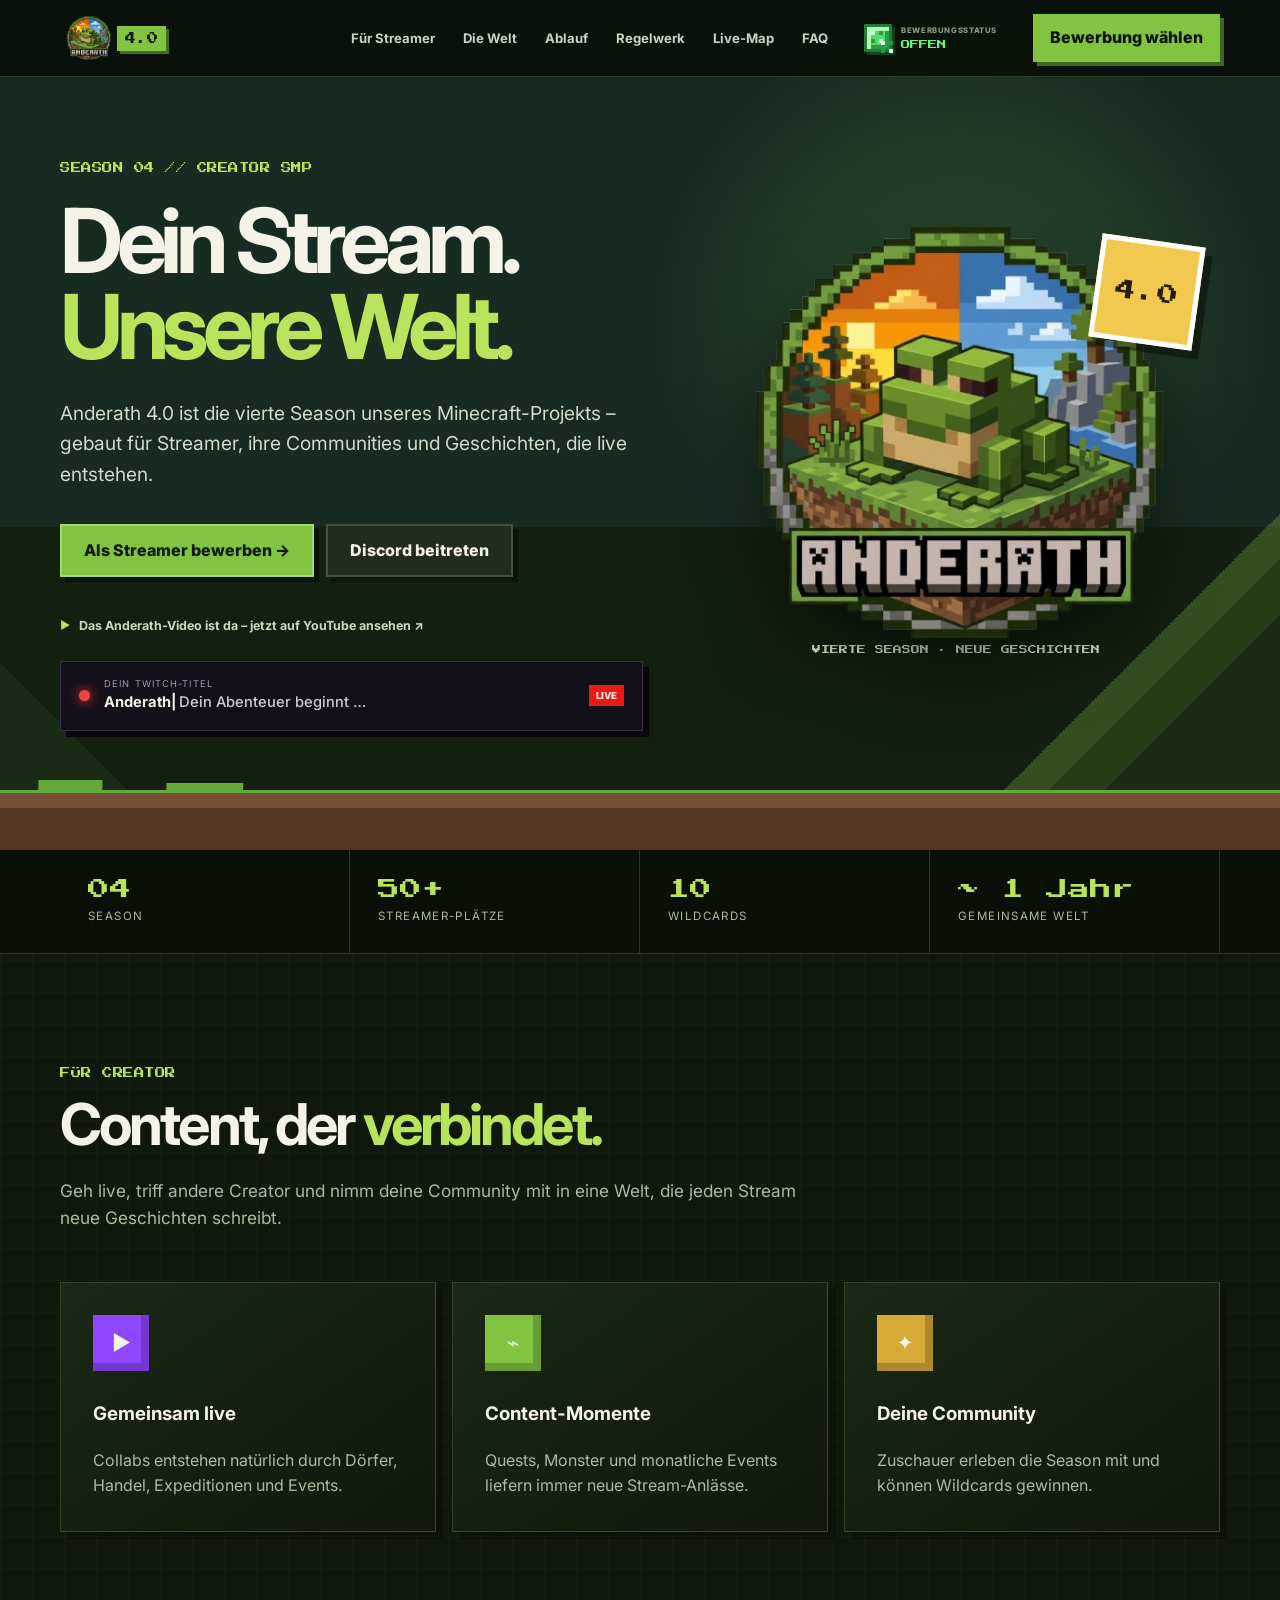
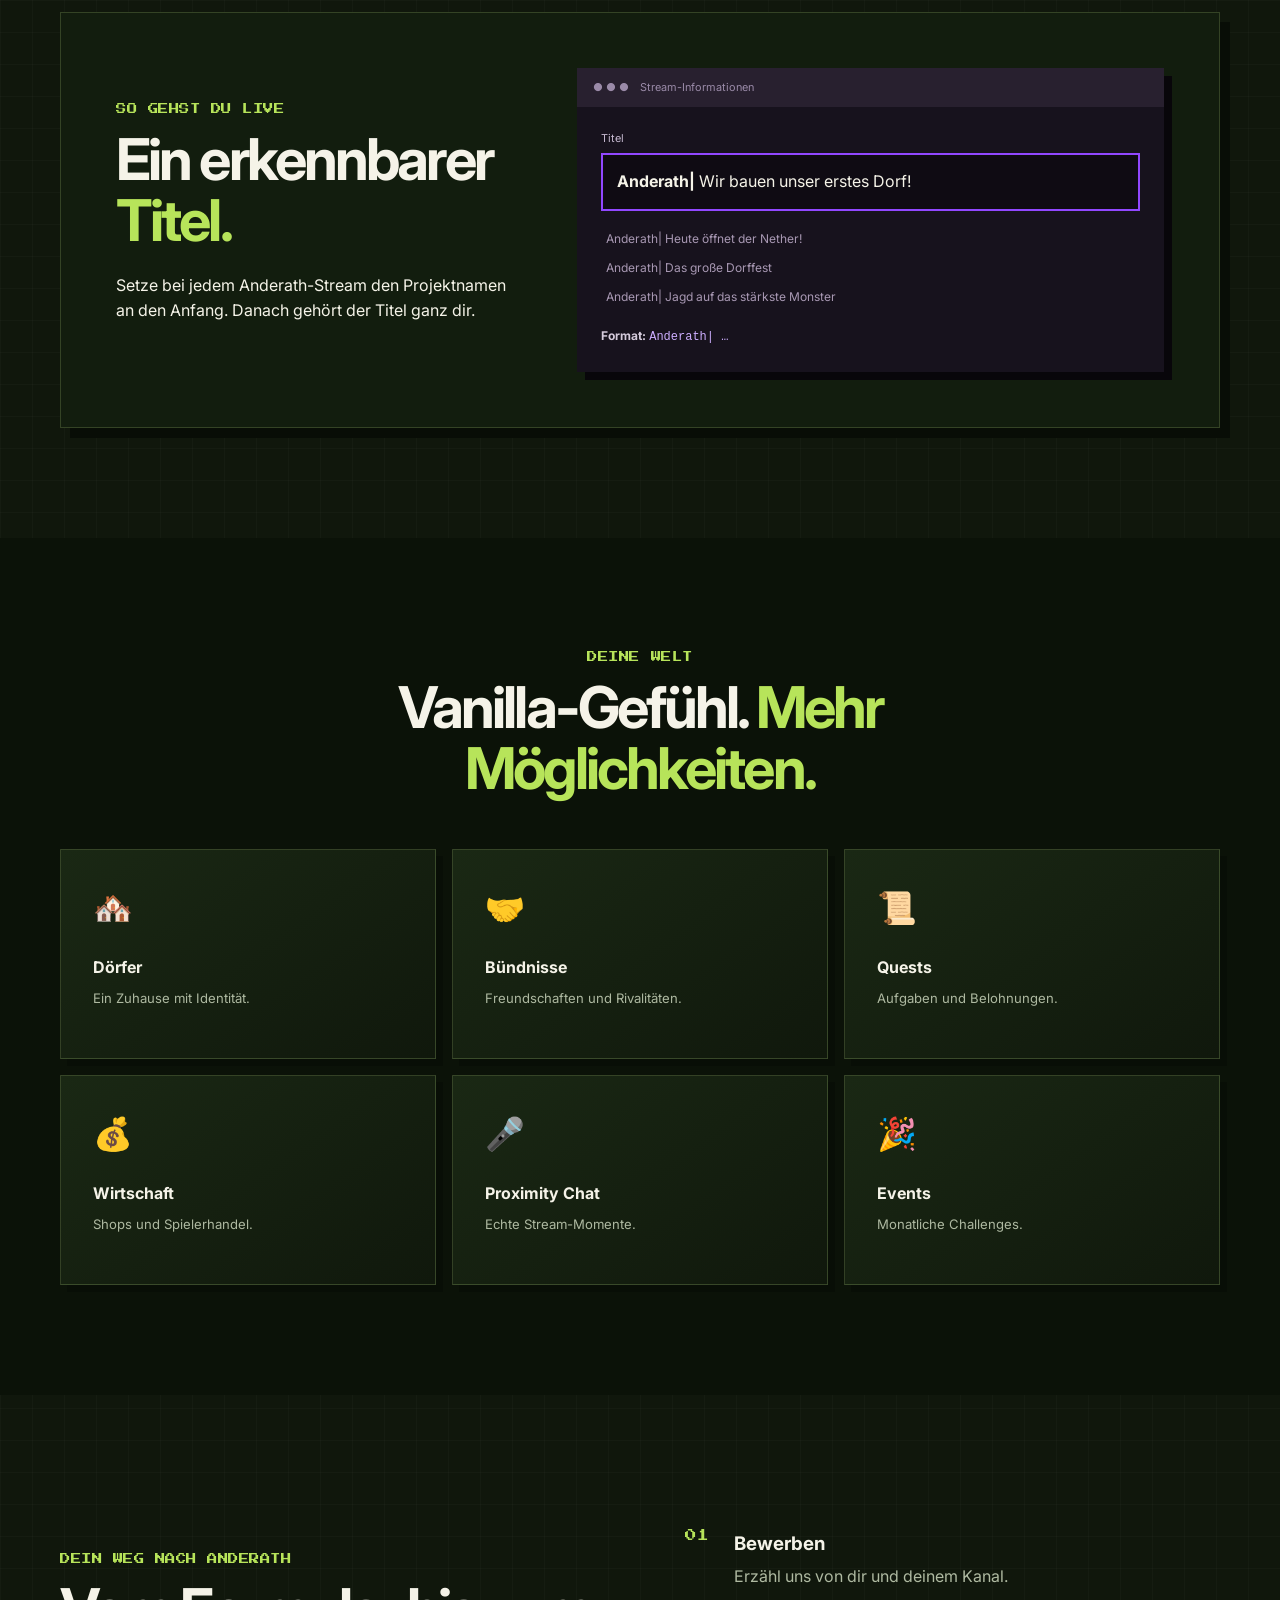
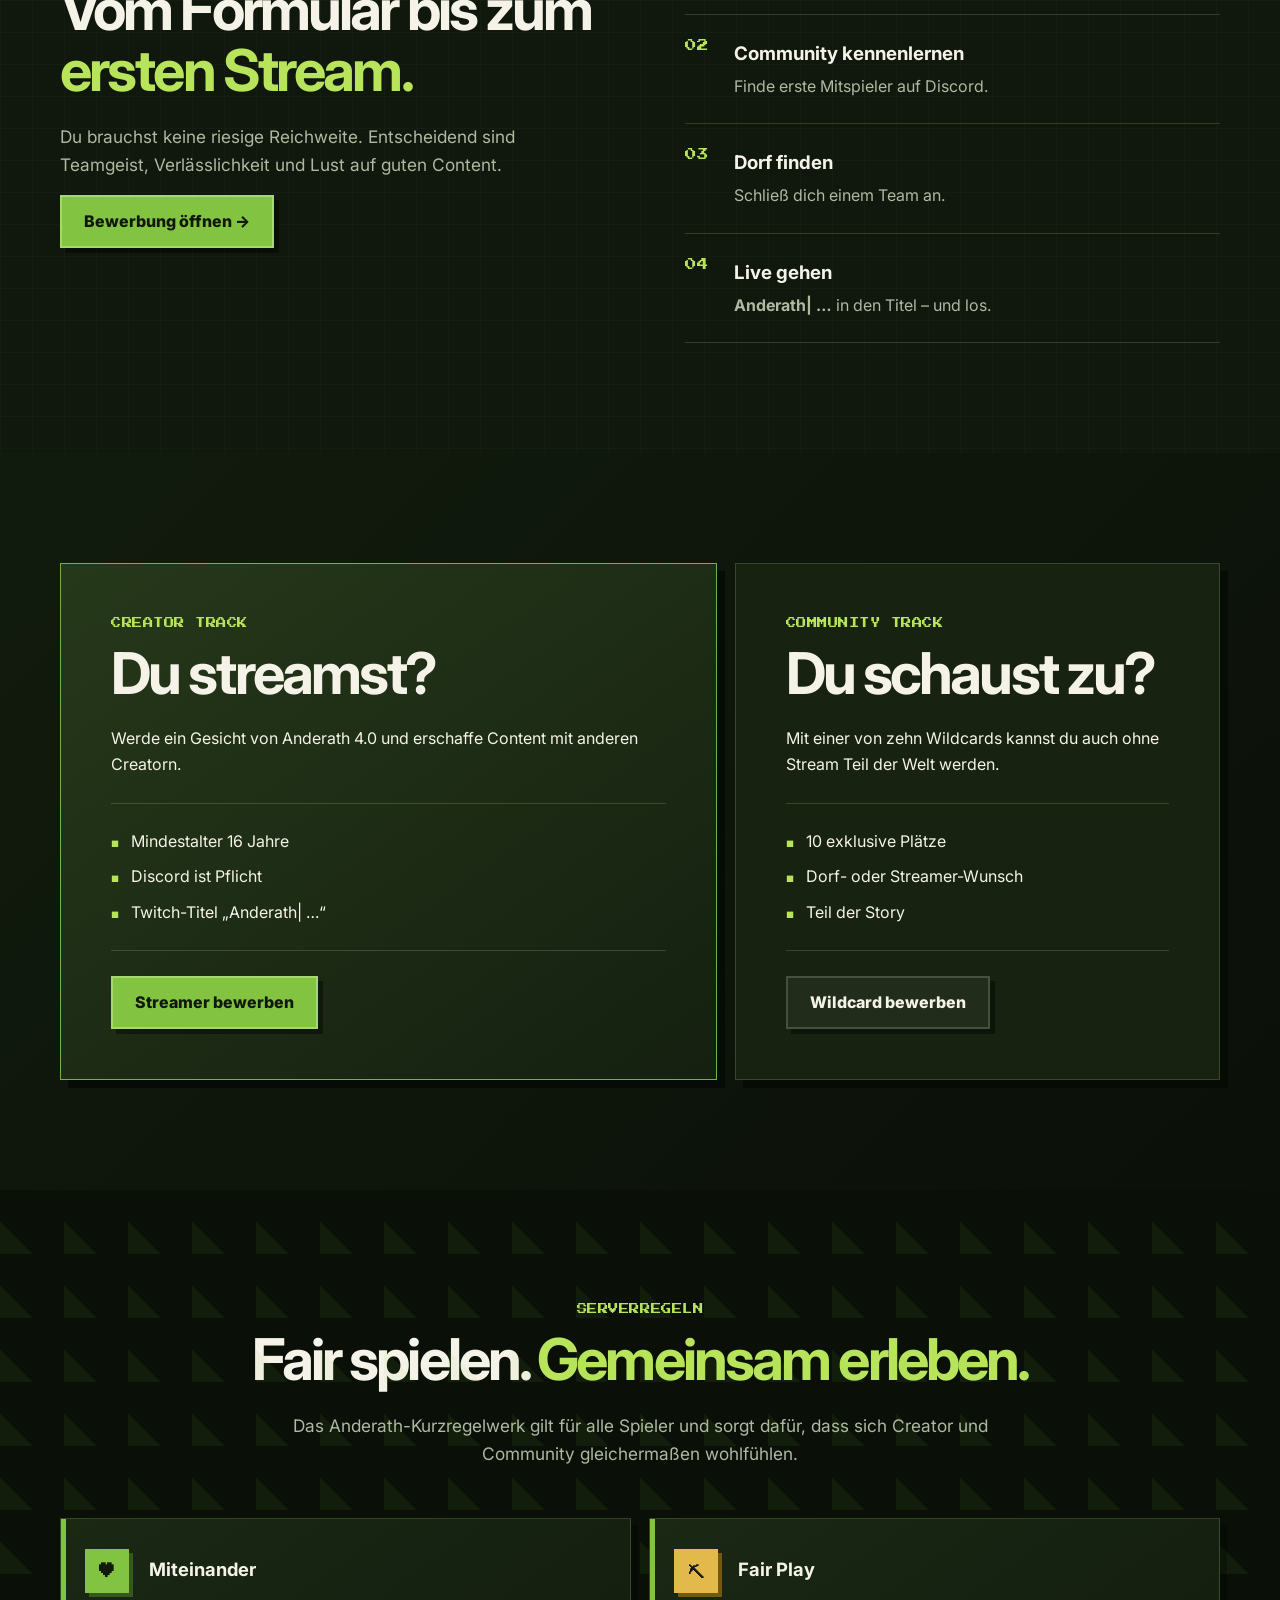
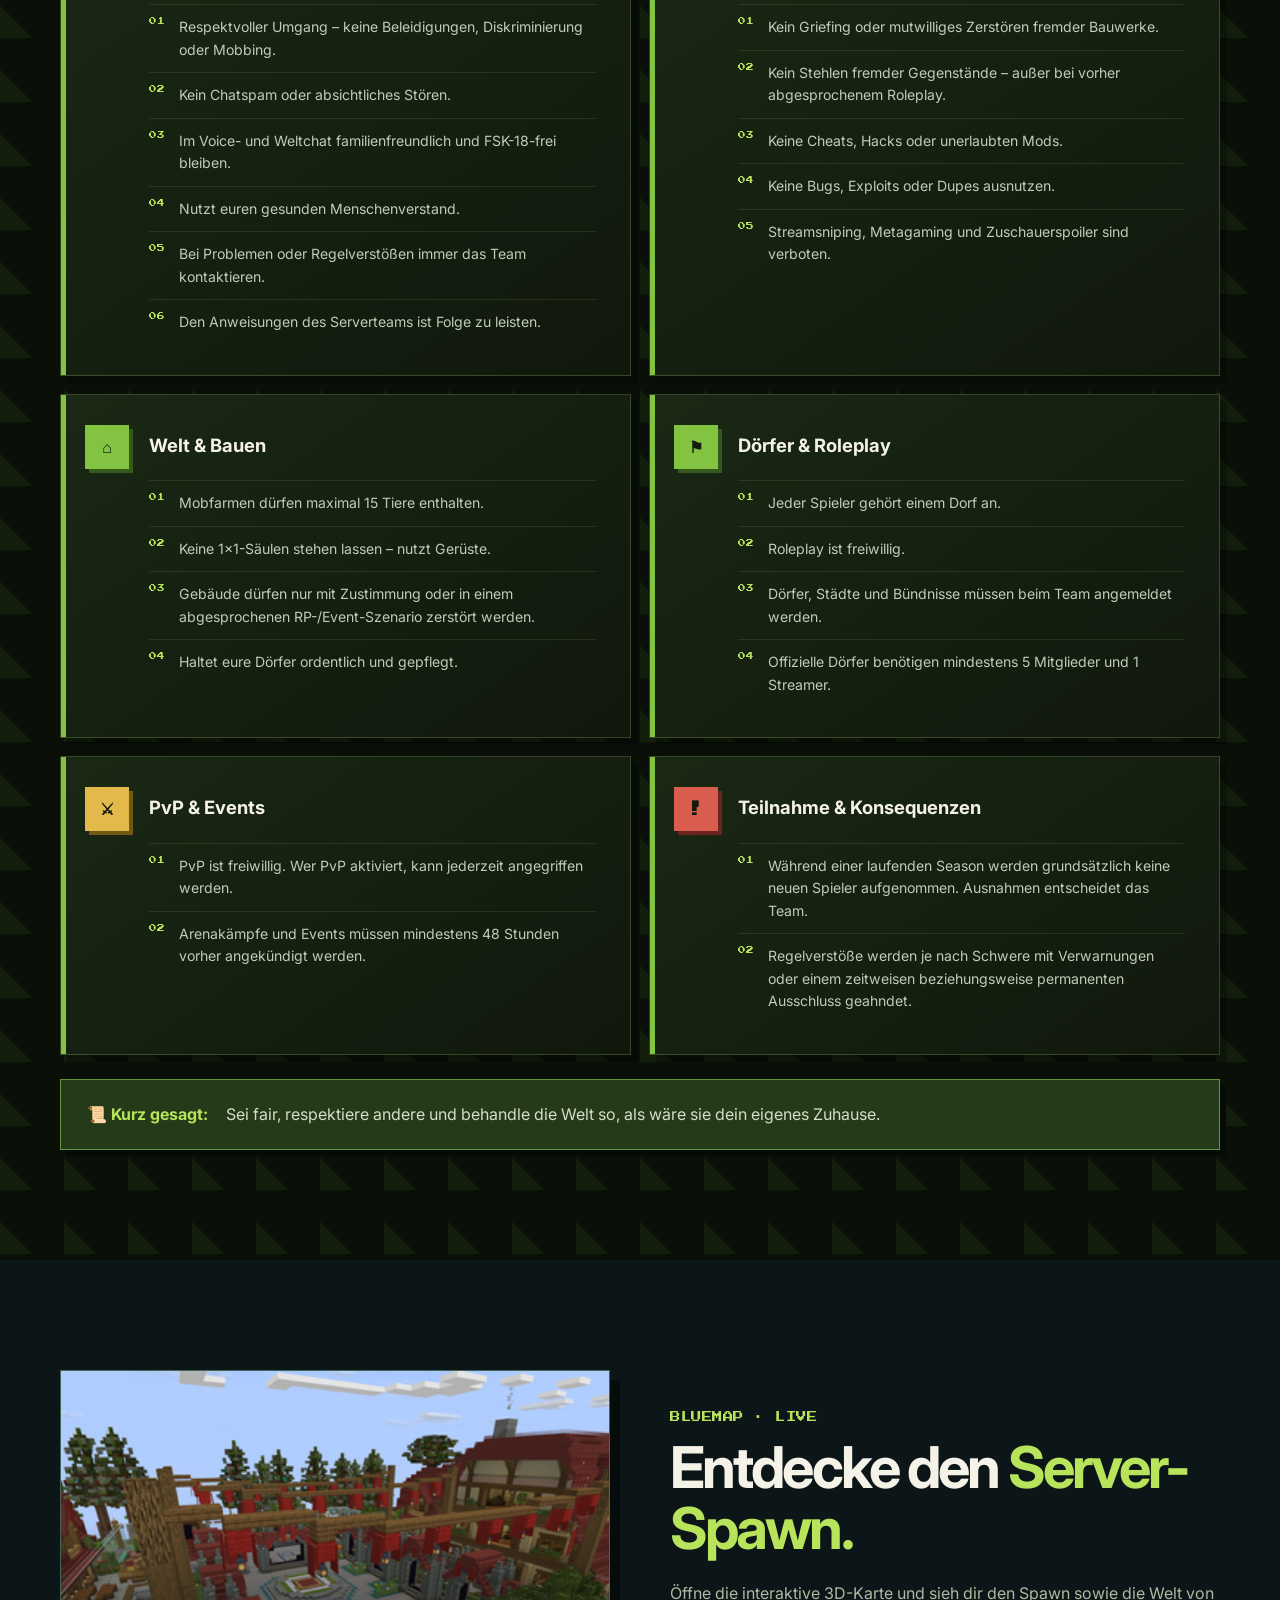
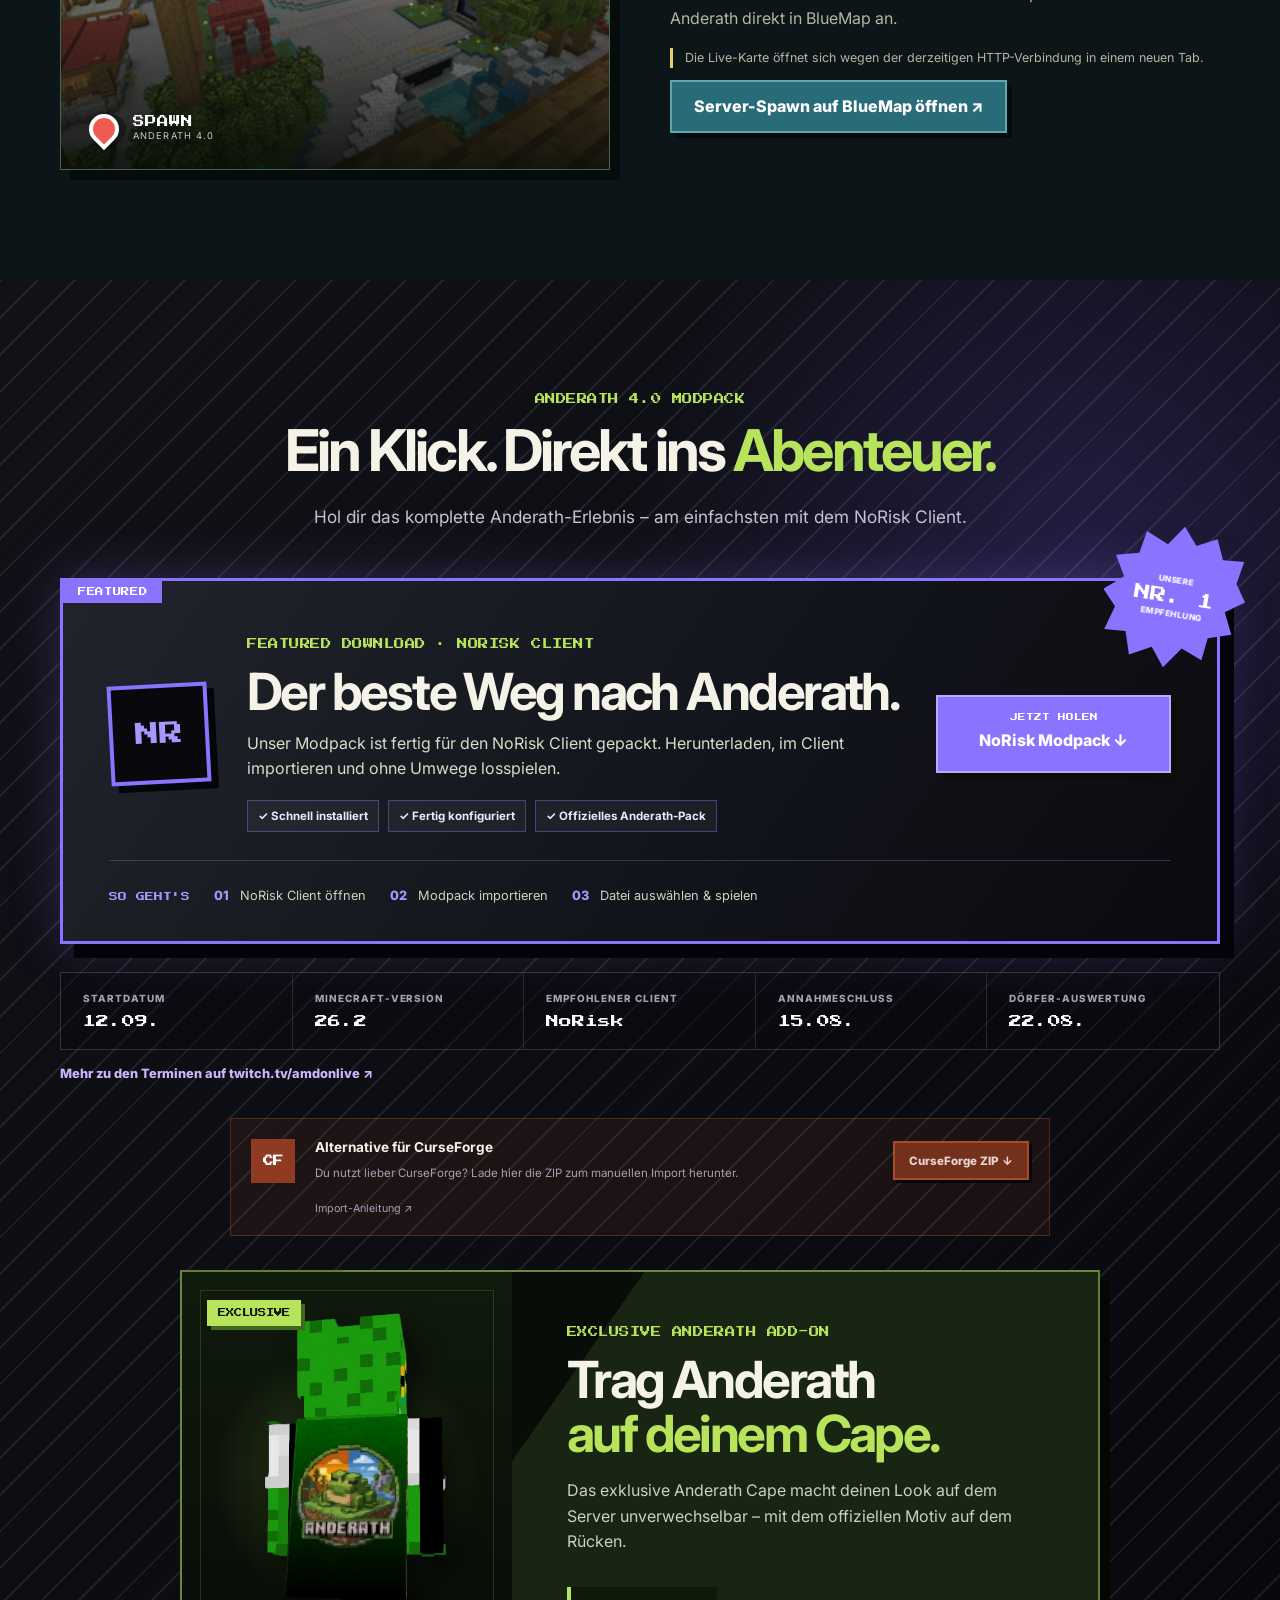
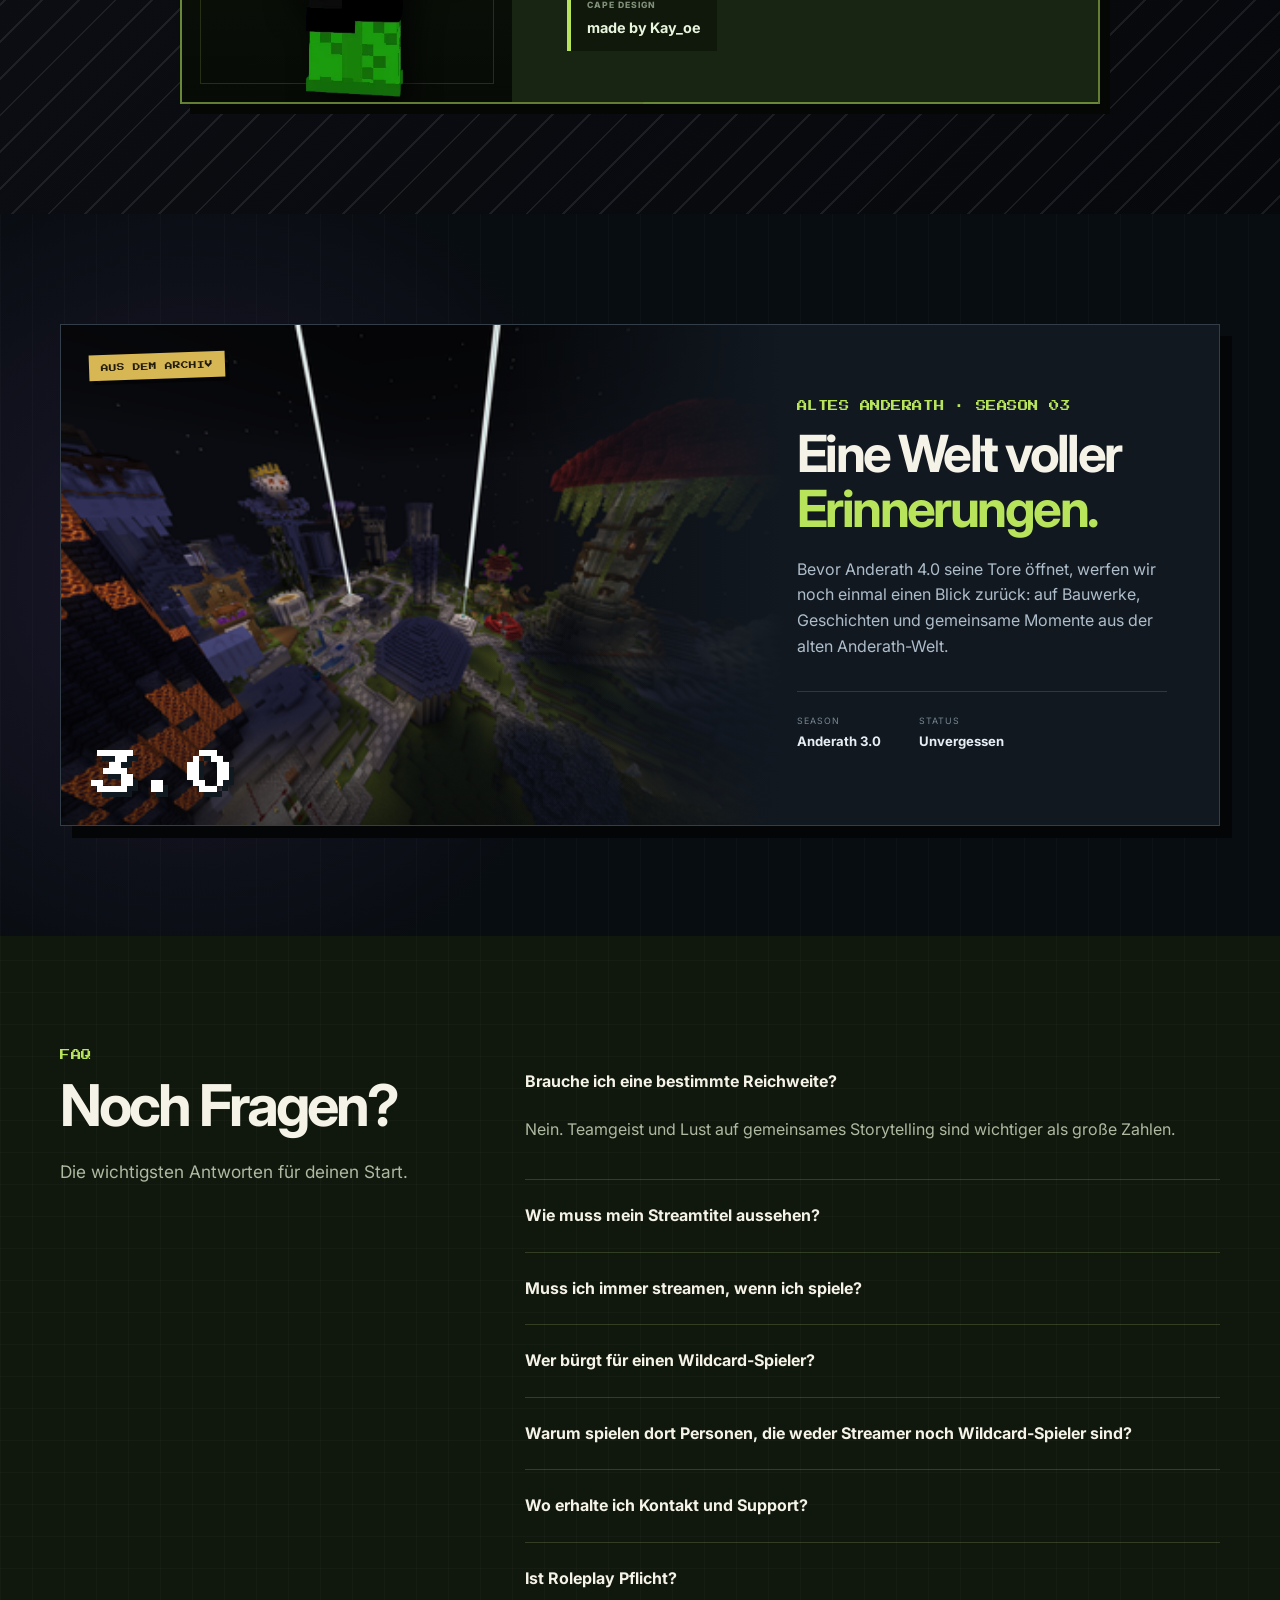
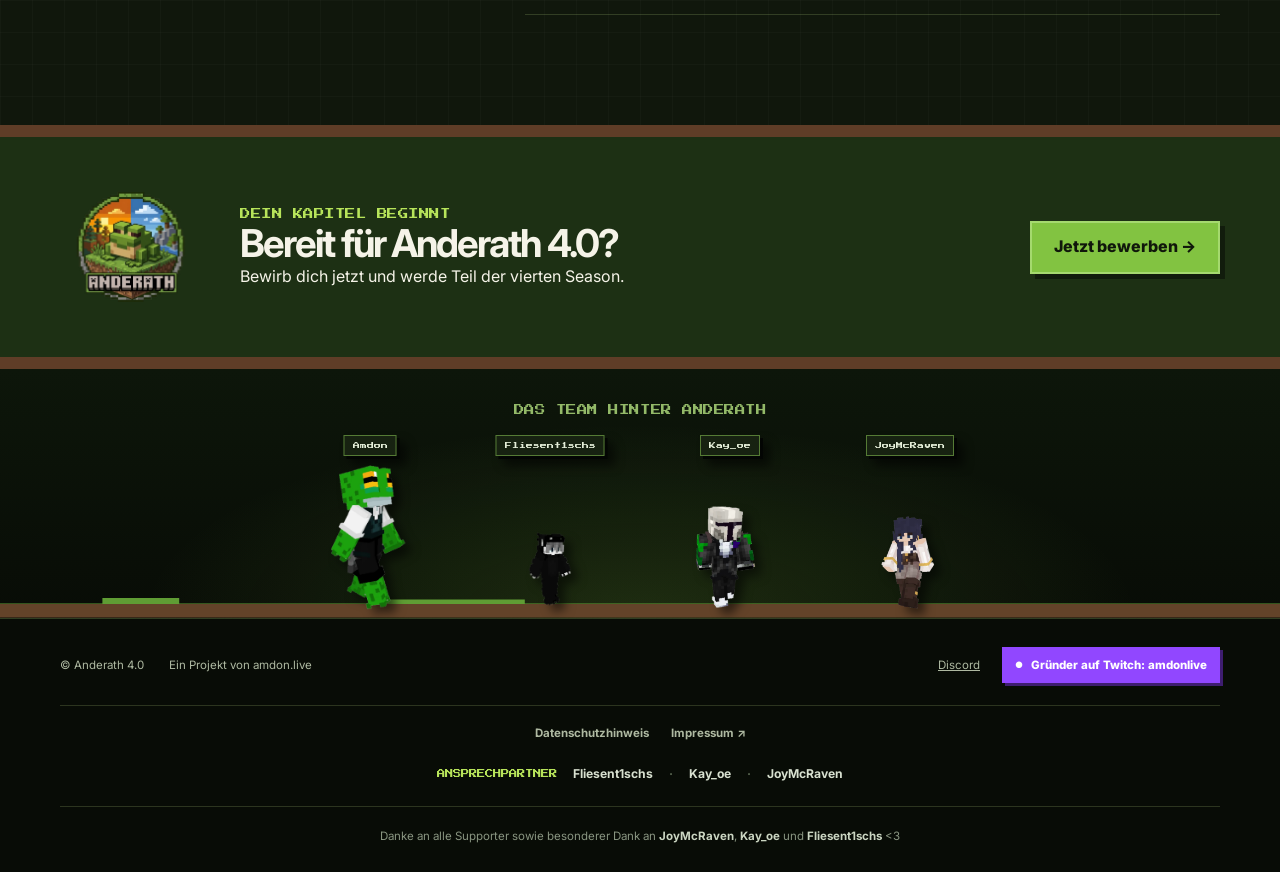
==== commit 21a96805: "Add files via upload" ====
--- a/index.html
+++ b/index.html
@@ -1,5 +1,5 @@
 <!doctype html><html lang="de"><head><meta charset="utf-8"><meta name="viewport" content="width=device-width,initial-scale=1"><title>Anderath 4.0 | Creator SMP</title><meta name="description" content="Anderath 4.0 – die vierte Season des Minecraft-Streamer-Projekts."><link href="https://fonts.googleapis.com/css2?family=Inter:wght@400;600;700;800&family=Press+Start+2P&display=swap" rel="stylesheet"><link rel="stylesheet" href="styles.css"><script src="script.js" defer></script></head><body><a class="skip-link" href="#inhalt">Zum Inhalt springen</a><header><nav class="container"><a class="brand" href="#start"><img src="assets/anderath-logo.png" alt="Anderath"><b>4.0</b></a><div class="navlinks"><a href="#creator">Für Streamer</a><a href="#welt">Die Welt</a><a href="#ablauf">Ablauf</a><a href="#regelwerk">Regelwerk</a><a href="#livemap">Live-Map</a><a href="#faq">FAQ</a></div><div class="application-status application-status--open" title="Bewerbungen sind geöffnet"><i class="froglight" aria-hidden="true"></i><span><small>BEWERBUNGSSTATUS</small><b>OFFEN</b></span></div><a class="navcta" href="#bewerben">Bewerbung wählen</a></nav></header><main id="inhalt">
-<section class="hero" id="start"><div class="container hero-grid"><div class="reveal"><p class="pixel">SEASON 04 // CREATOR SMP</p><h1>Dein Stream.<br><span>Unsere Welt.</span></h1><p class="lead">Anderath 4.0 ist die vierte Season unseres Minecraft-Projekts – gebaut für Streamer, ihre Communities und Geschichten, die live entstehen.</p><div class="buttons"><a class="button primary" href="https://docs.google.com/forms/d/1xVCVMccA0IQ-0Y6zGwak3WKYUqeDyqhY6anTd8vaRPc/edit#responses" target="_blank" rel="noopener noreferrer">Als Streamer bewerben →</a><a class="button secondary" href="https://discord.gg/TJ3KRkwZvm" target="_blank" rel="noopener noreferrer">Discord beitreten</a></div><a class="hero-video-link" href="https://youtu.be/gymrKsPFCFI" target="_blank" rel="noopener noreferrer" aria-label="Das Anderath-Video auf YouTube ansehen">Das Anderath-Video ist da – jetzt auf YouTube ansehen ↗</a><div class="titlebox"><i></i><div><small>DEIN TWITCH-TITEL</small><strong>Anderath| <span>Dein Abenteuer beginnt …</span></strong></div><em>LIVE</em></div></div><div class="hero-logo reveal"><b>4.0</b><img src="assets/anderath-logo.png" alt="Anderath Minecraft-Logo mit Frosch"><p>VIERTE SEASON · NEUE GESCHICHTEN</p></div></div></section>
+<section class="hero" id="start"><div class="container hero-grid"><div class="reveal"><p class="pixel">SEASON 04 // CREATOR SMP</p><h1>Dein Stream.<br><span>Unsere Welt.</span></h1><p class="lead">Anderath 4.0 ist die vierte Season unseres Minecraft-Projekts – gebaut für Streamer, ihre Communities und Geschichten, die live entstehen.</p><div class="buttons"><a class="button primary" href="https://docs.google.com/forms/d/1xVCVMccA0IQ-0Y6zGwak3WKYUqeDyqhY6anTd8vaRPc/edit#responses" target="_blank" rel="noopener noreferrer">Als Streamer bewerben →</a><a class="button secondary" href="https://discord.gg/TJ3KRkwZvm" target="_blank" rel="noopener noreferrer">Discord beitreten</a></div><a class="hero-video-link" href="https://youtu.be/NgLgDhKpiMs" target="_blank" rel="noopener noreferrer" aria-label="Das Anderath-Video auf YouTube ansehen">Das Anderath-Video ist da – jetzt auf YouTube ansehen ↗</a><div class="titlebox"><i></i><div><small>DEIN TWITCH-TITEL</small><strong>Anderath| <span>Dein Abenteuer beginnt …</span></strong></div><em>LIVE</em></div></div><div class="hero-logo reveal"><b>4.0</b><img src="assets/anderath-logo.png" alt="Anderath Minecraft-Logo mit Frosch"><p>VIERTE SEASON · NEUE GESCHICHTEN</p></div></div></section>
 <section class="stats"><div class="container"><div><b>04</b><span>Season</span></div><div><b>50+</b><span>Streamer-Plätze</span></div><div><b>10</b><span>Wildcards</span></div><div><b>~ 1 Jahr</b><span>gemeinsame Welt</span></div></div></section>
 <section class="section" id="creator"><div class="container"><div class="heading reveal"><p class="pixel">FÜR CREATOR</p><h2>Content, der <span>verbindet.</span></h2><p>Geh live, triff andere Creator und nimm deine Community mit in eine Welt, die jeden Stream neue Geschichten schreibt.</p></div><div class="cards"><article class="reveal"><i>▶</i><h3>Gemeinsam live</h3><p>Collabs entstehen natürlich durch Dörfer, Handel, Expeditionen und Events.</p></article><article class="reveal"><i>⌁</i><h3>Content-Momente</h3><p>Quests, Monster und monatliche Events liefern immer neue Stream-Anlässe.</p></article><article class="reveal"><i>✦</i><h3>Deine Community</h3><p>Zuschauer erleben die Season mit und können Wildcards gewinnen.</p></article></div><div class="stream-guide reveal"><div><p class="pixel">SO GEHST DU LIVE</p><h2>Ein erkennbarer <span>Titel.</span></h2><p>Setze bei jedem Anderath-Stream den Projektnamen an den Anfang. Danach gehört der Titel ganz dir.</p></div><div class="mock"><div class="mocktop">● ● ●　Stream-Informationen</div><label>Titel</label><div class="input"><b>Anderath|</b> Wir bauen unser erstes Dorf!</div><span>Anderath| Heute öffnet der Nether!</span><span>Anderath| Das große Dorffest</span><span>Anderath| Jagd auf das stärkste Monster</span><p><b>Format:</b> <code>Anderath| …</code></p></div></div></div></section>
 <section class="section world" id="welt"><div class="container"><div class="heading center reveal"><p class="pixel">DEINE WELT</p><h2>Vanilla-Gefühl. <span>Mehr Möglichkeiten.</span></h2></div><div class="features"><article>🏘️<h3>Dörfer</h3><p>Ein Zuhause mit Identität.</p></article><article>🤝<h3>Bündnisse</h3><p>Freundschaften und Rivalitäten.</p></article><article>📜<h3>Quests</h3><p>Aufgaben und Belohnungen.</p></article><article>💰<h3>Wirtschaft</h3><p>Shops und Spielerhandel.</p></article><article>🎤<h3>Proximity Chat</h3><p>Echte Stream-Momente.</p></article><article>🎉<h3>Events</h3><p>Monatliche Challenges.</p></article></div></div></section>
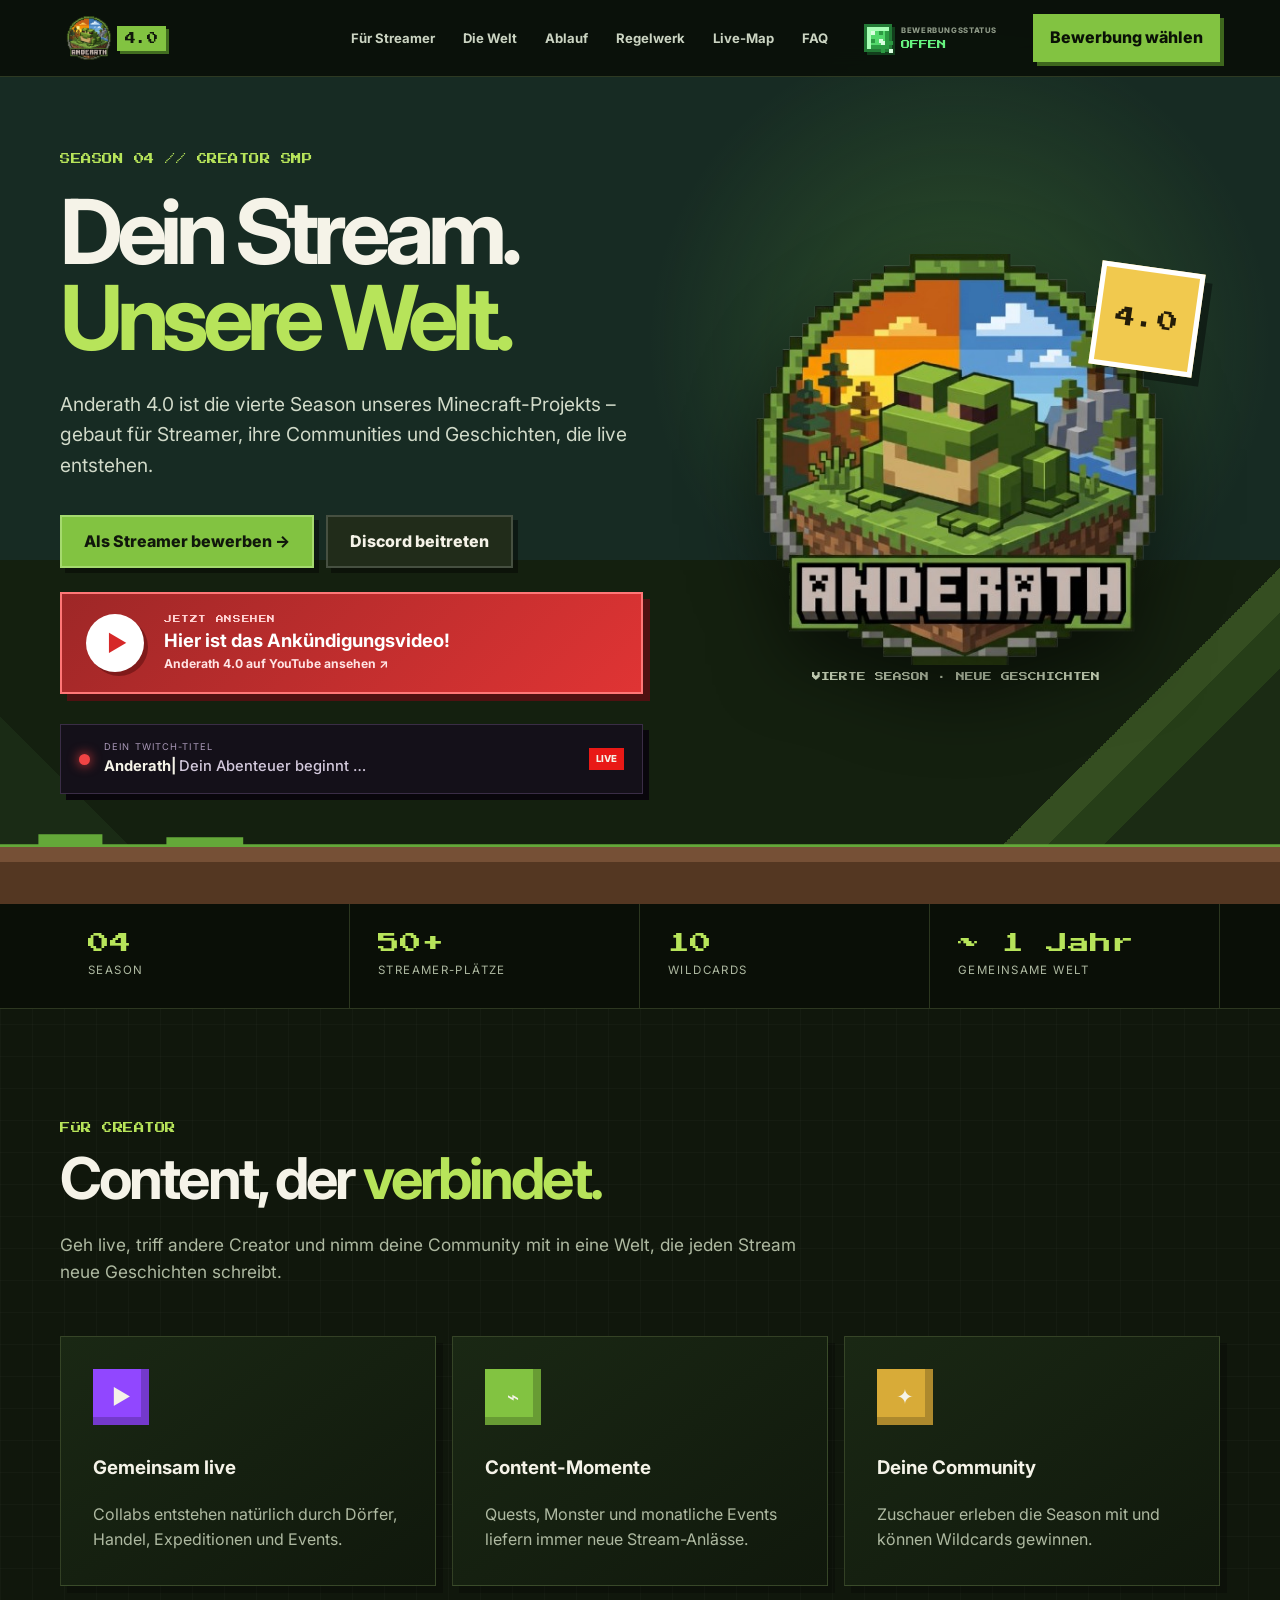
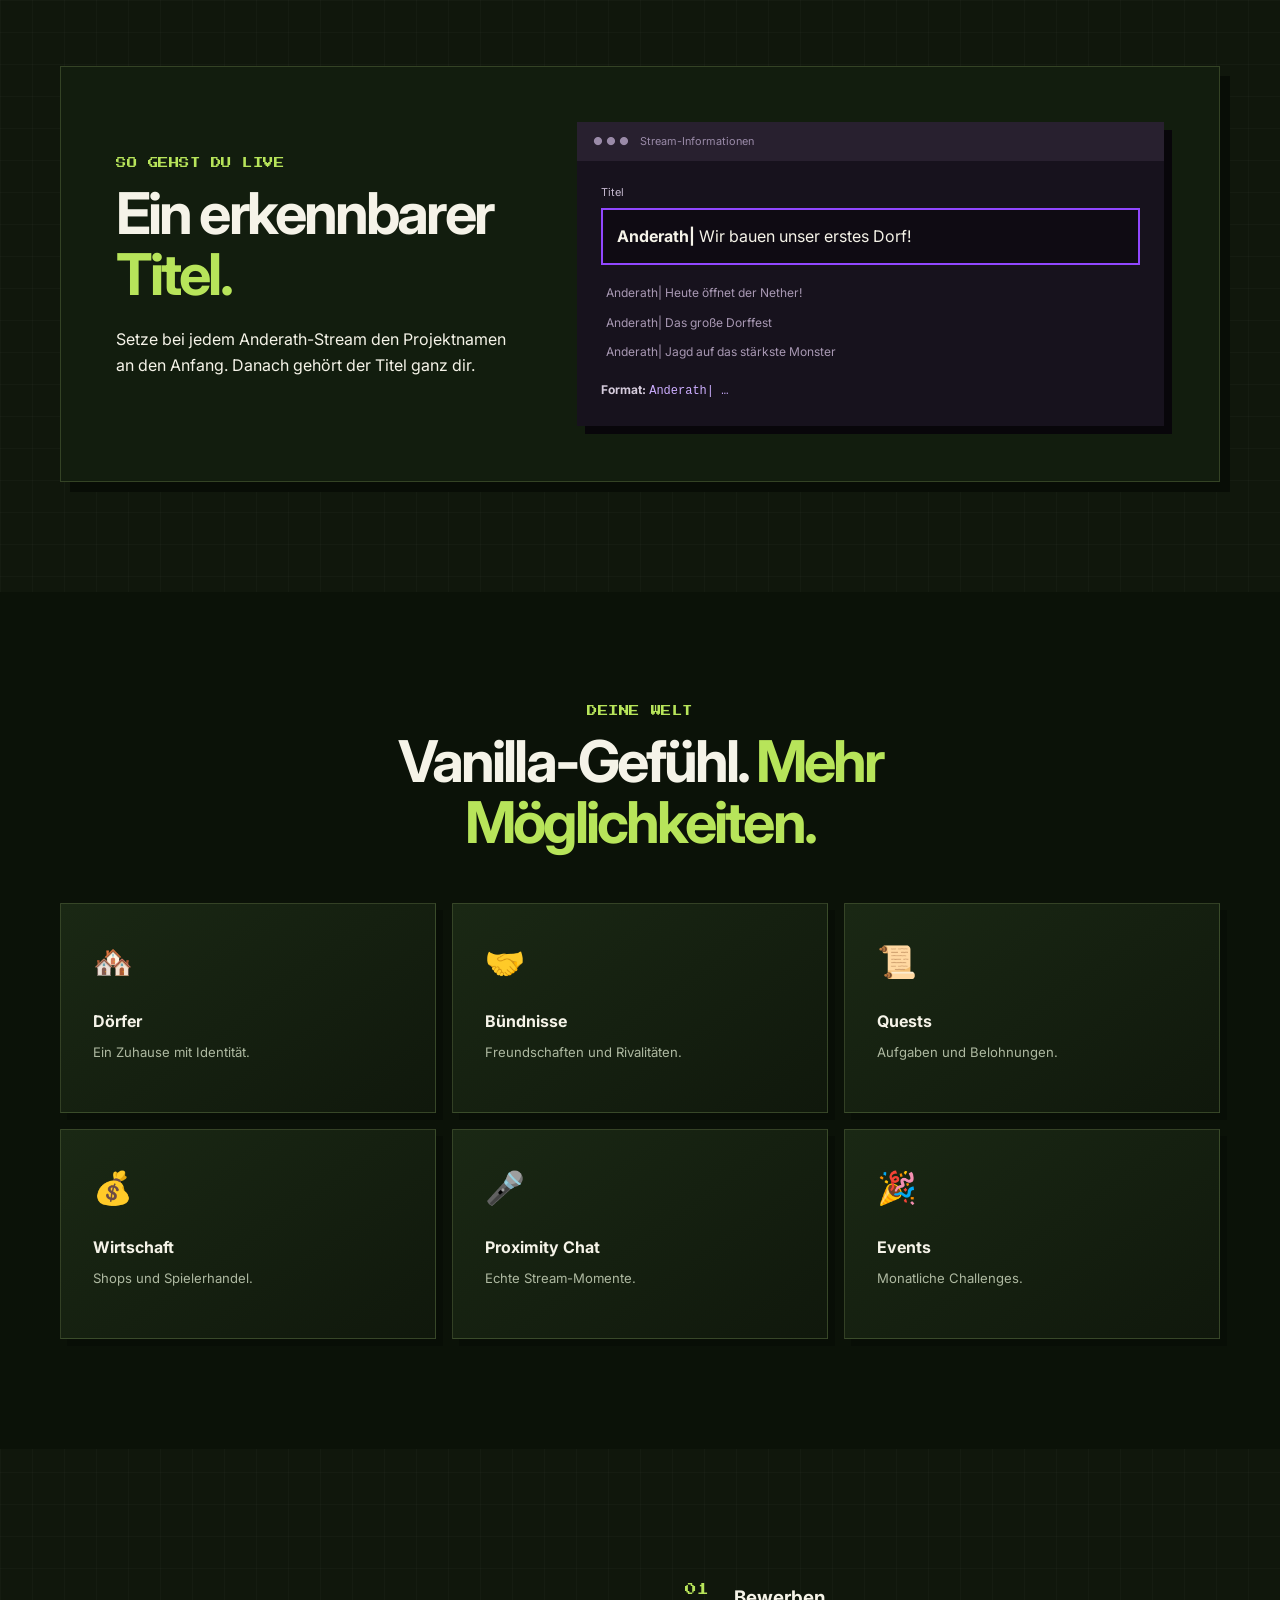
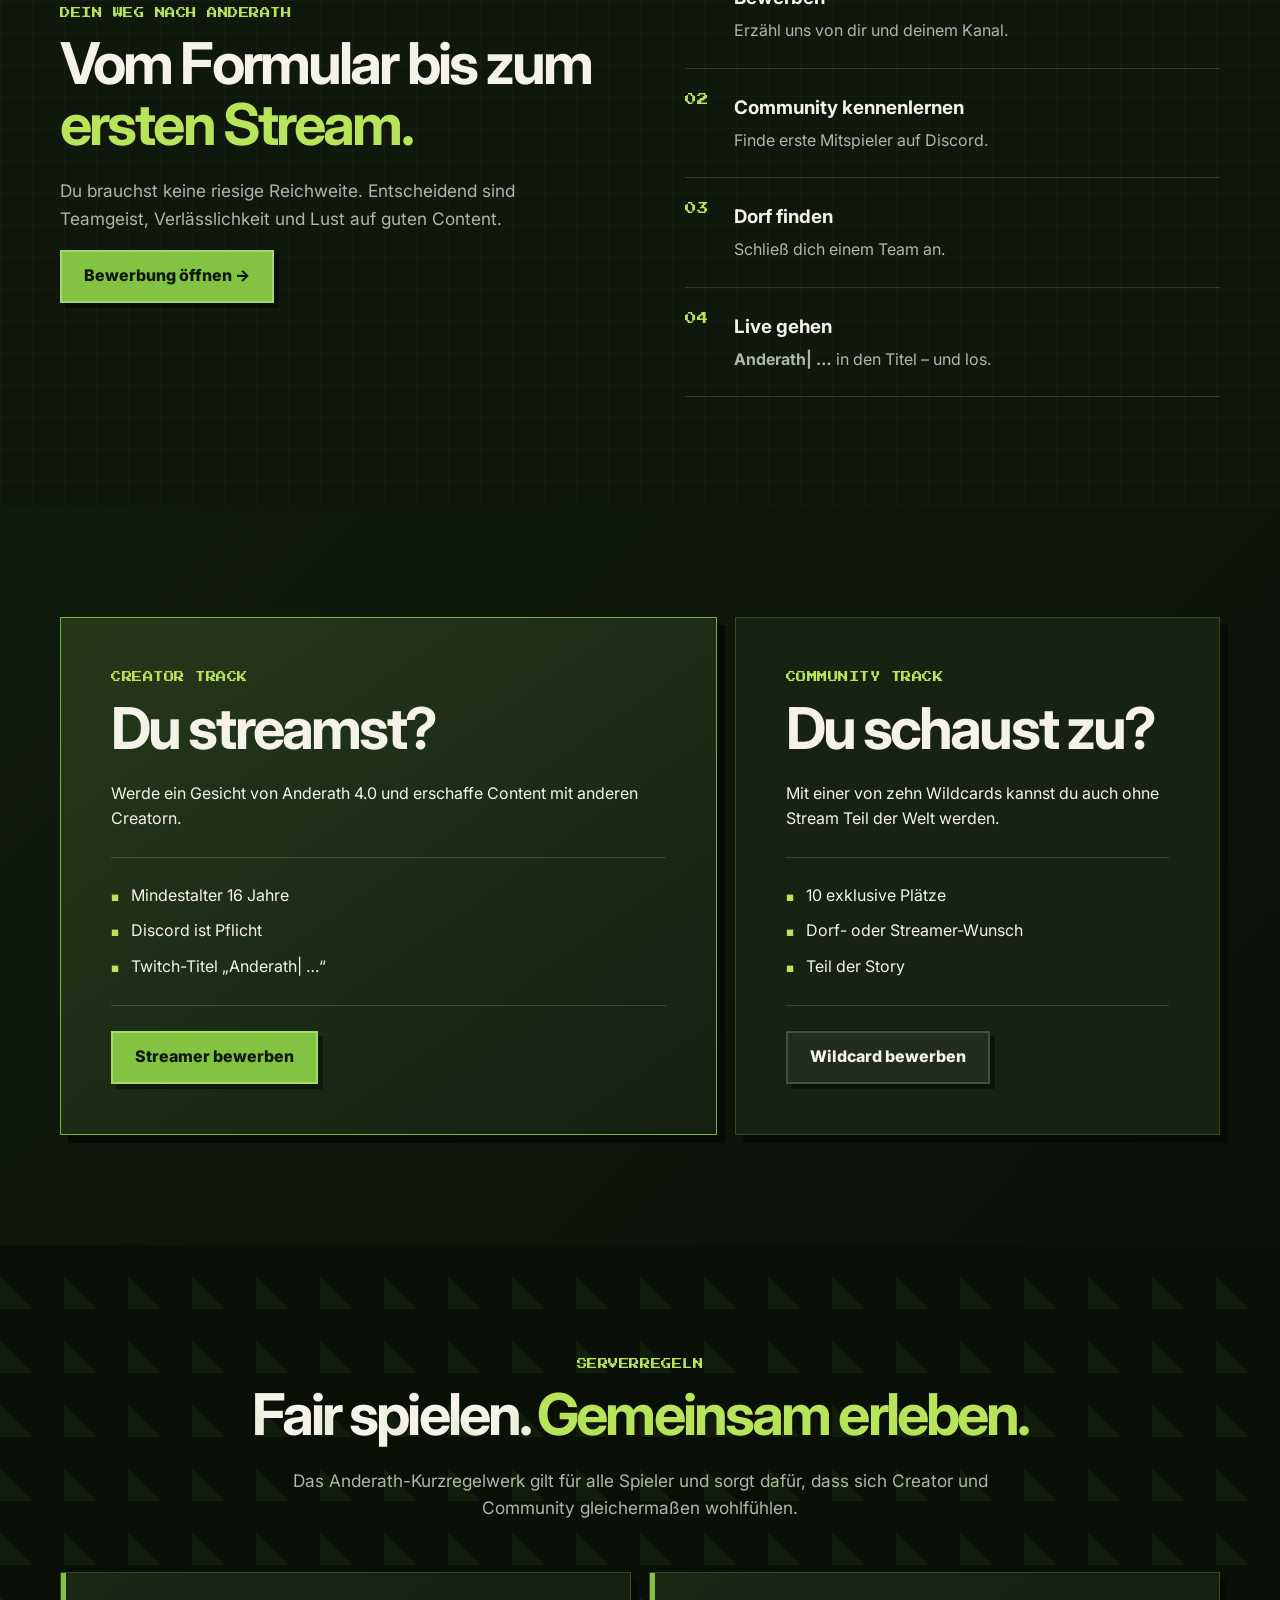
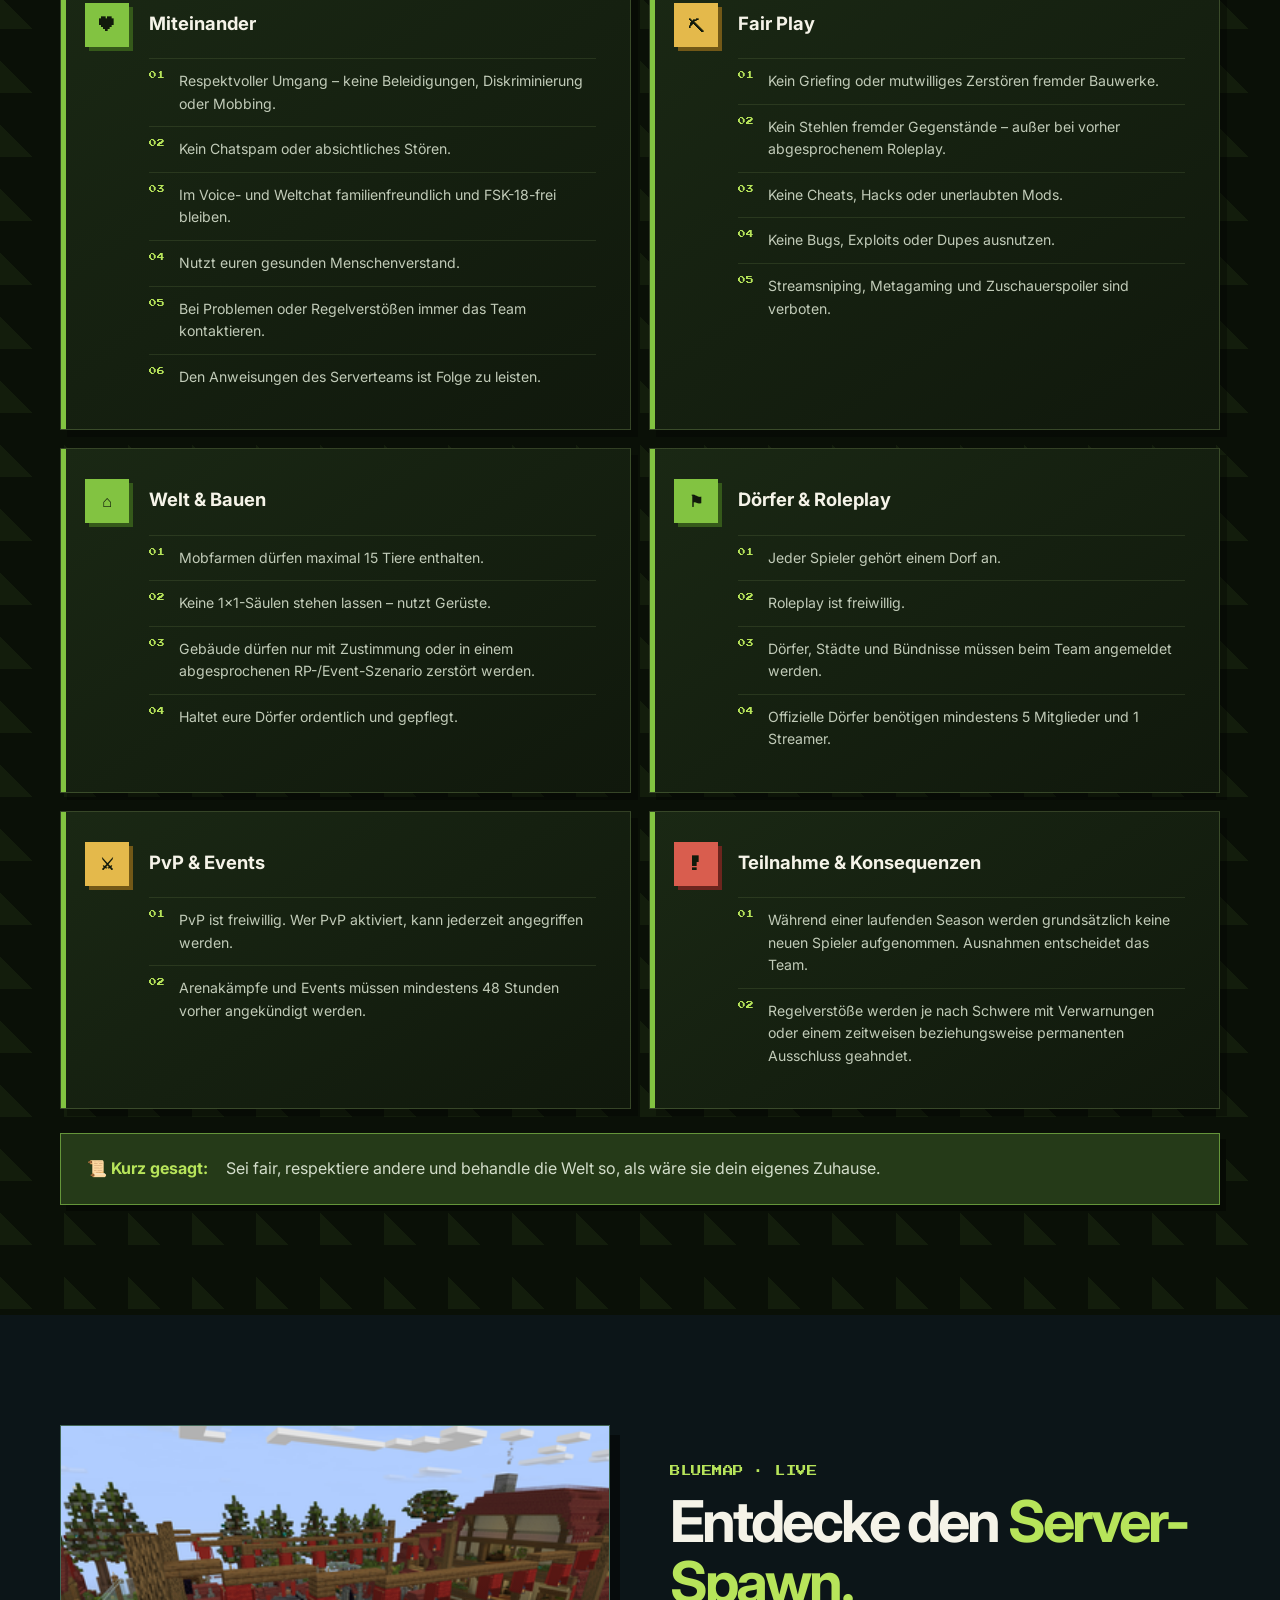
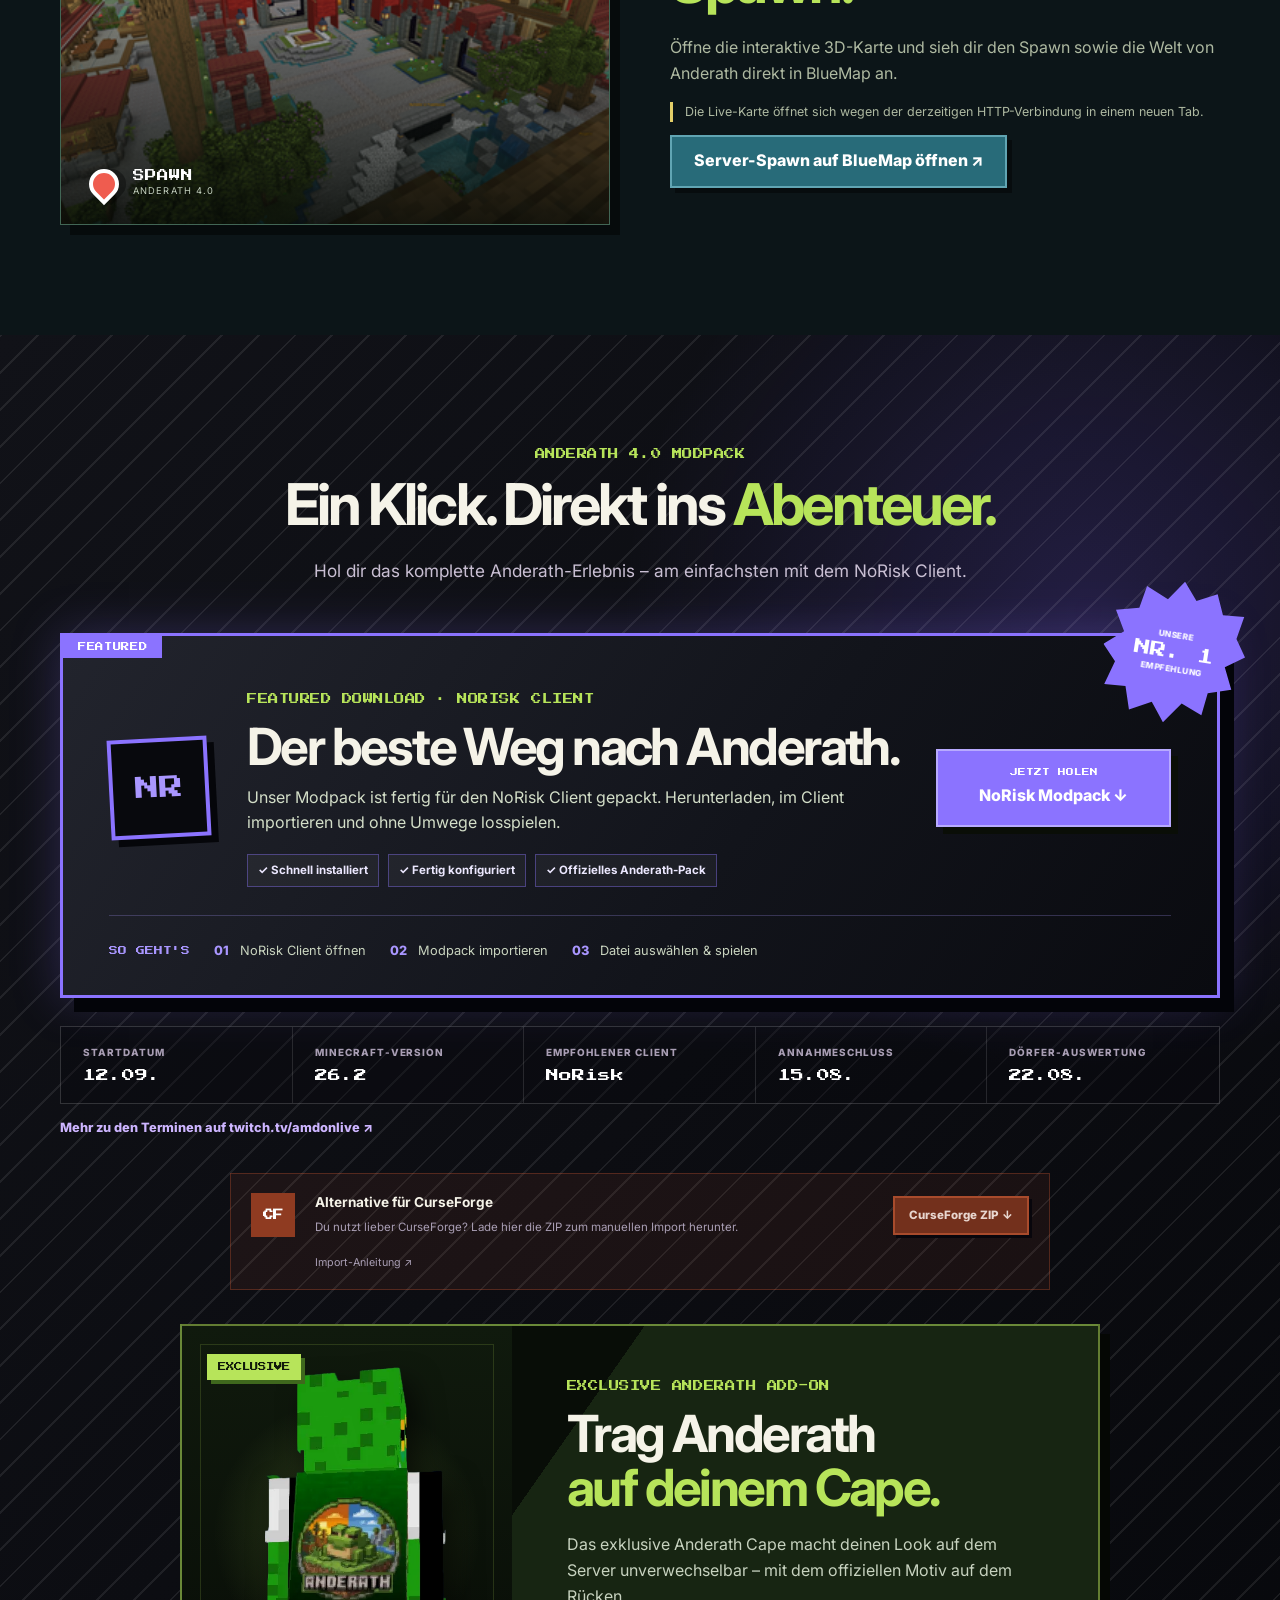
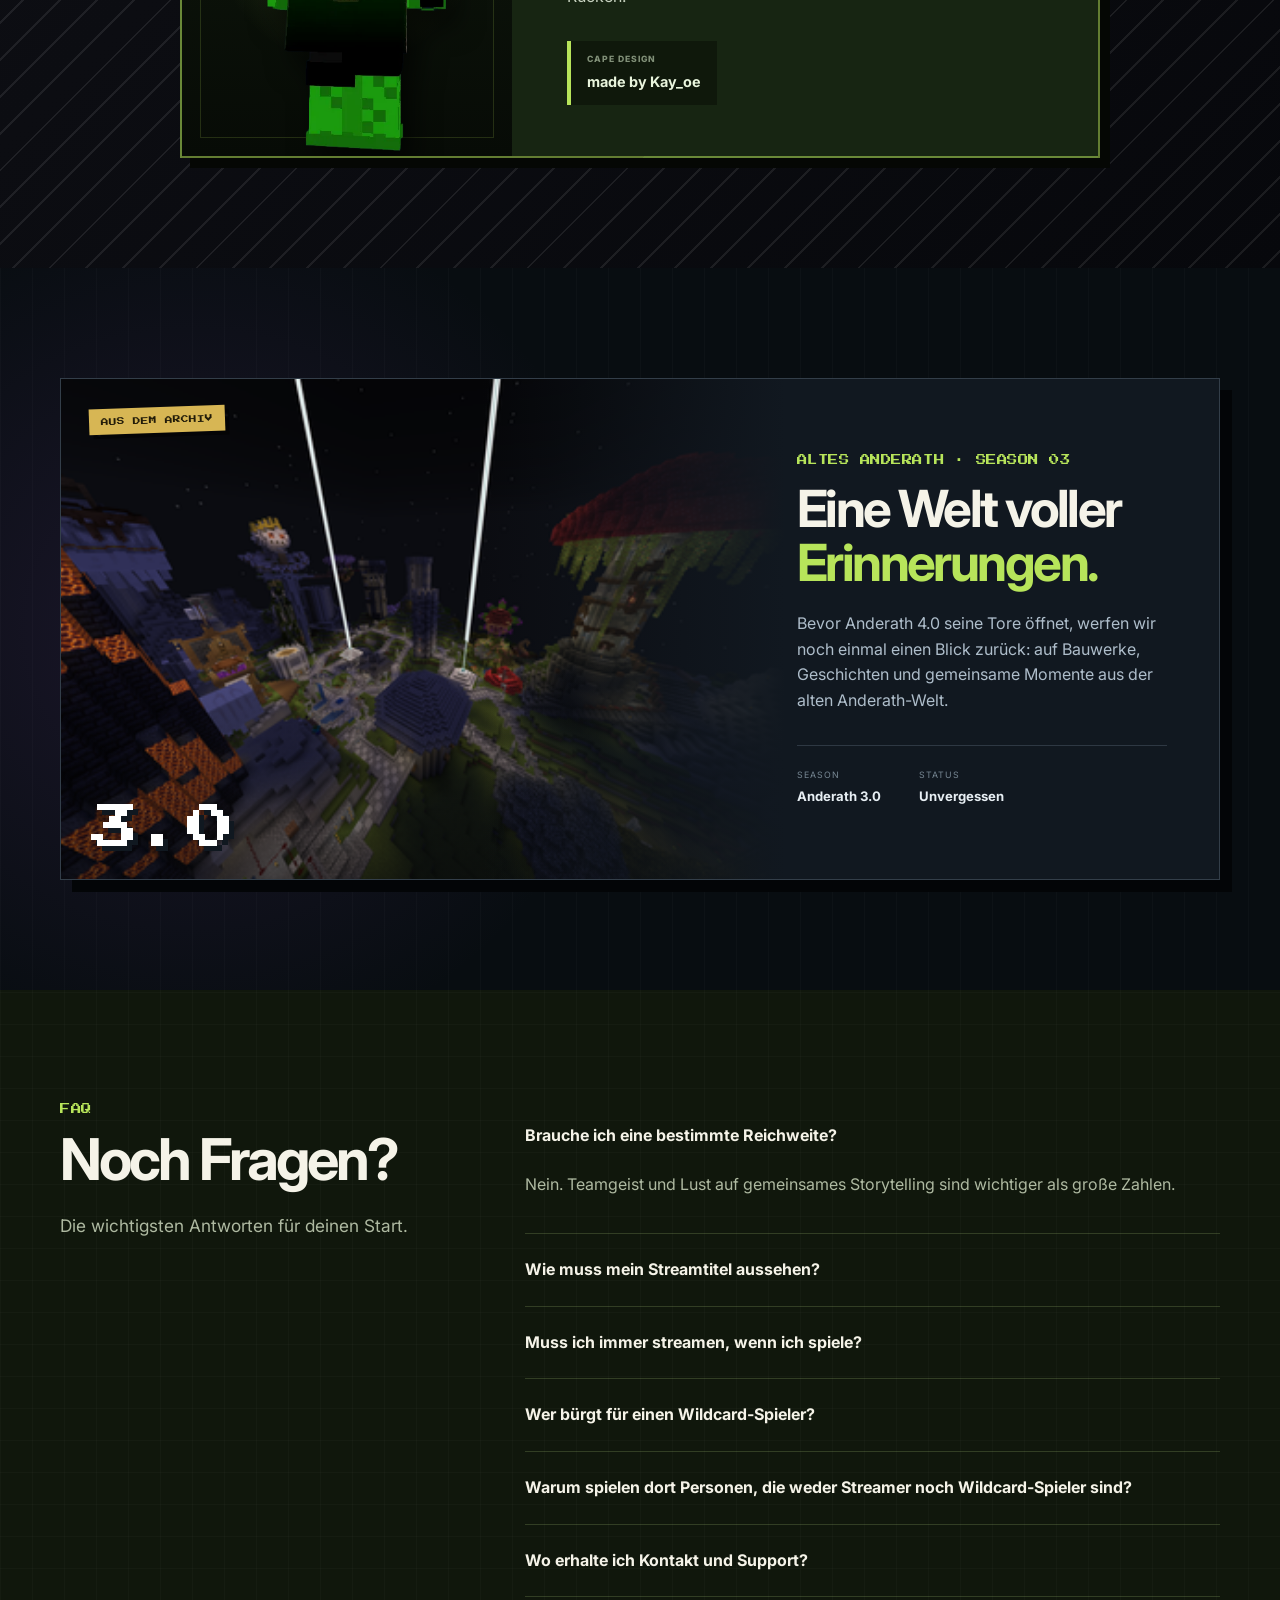
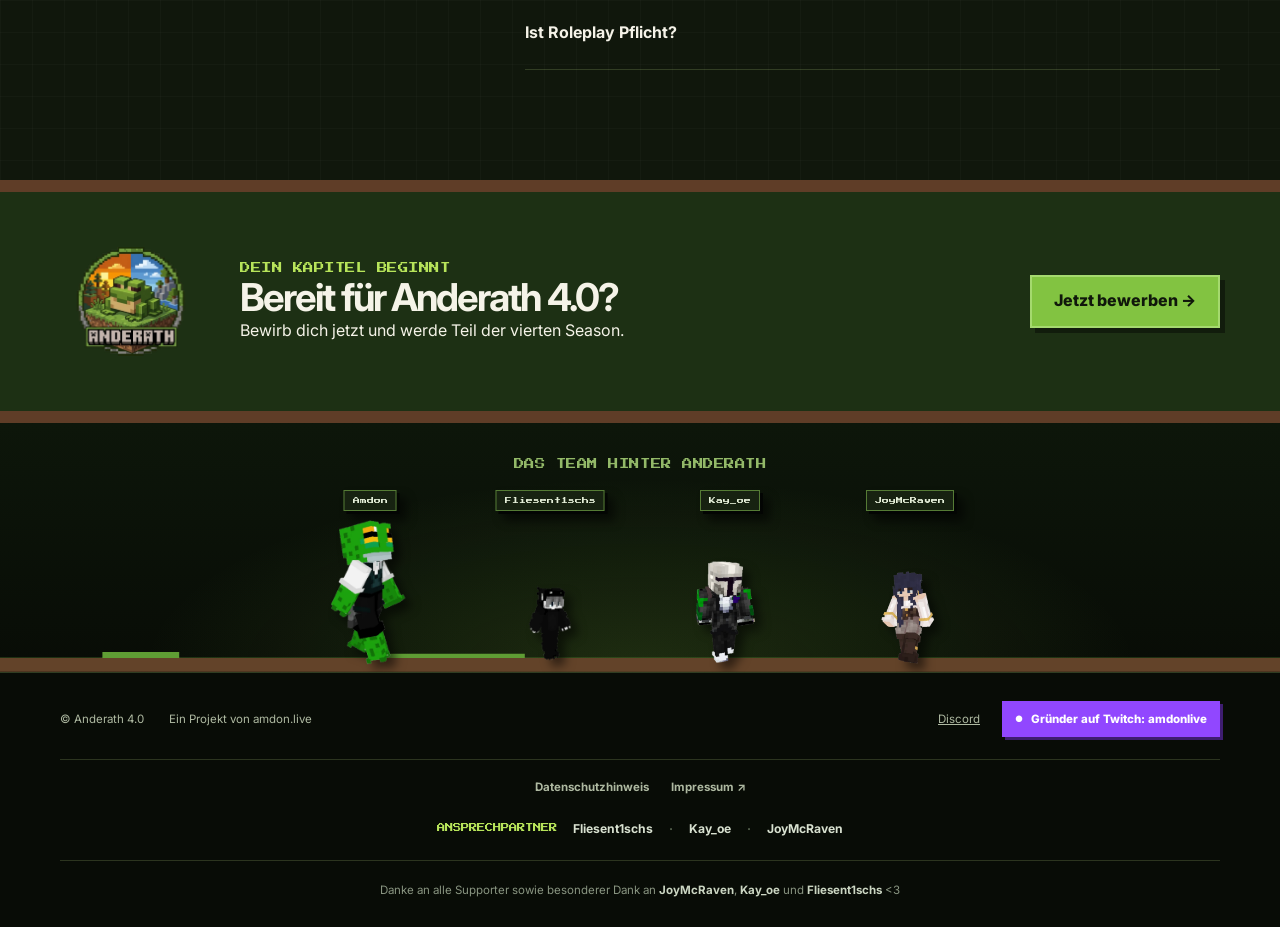
==== commit 709f4379: "Add files via upload" ====
--- a/index.html
+++ b/index.html
@@ -1,5 +1,5 @@
-<!doctype html><html lang="de"><head><meta charset="utf-8"><meta name="viewport" content="width=device-width,initial-scale=1"><title>Anderath 4.0 | Creator SMP</title><meta name="description" content="Anderath 4.0 – die vierte Season des Minecraft-Streamer-Projekts."><link href="https://fonts.googleapis.com/css2?family=Inter:wght@400;600;700;800&family=Press+Start+2P&display=swap" rel="stylesheet"><link rel="stylesheet" href="styles.css"><script src="script.js" defer></script></head><body><a class="skip-link" href="#inhalt">Zum Inhalt springen</a><header><nav class="container"><a class="brand" href="#start"><img src="assets/anderath-logo.png" alt="Anderath"><b>4.0</b></a><div class="navlinks"><a href="#creator">Für Streamer</a><a href="#welt">Die Welt</a><a href="#ablauf">Ablauf</a><a href="#regelwerk">Regelwerk</a><a href="#livemap">Live-Map</a><a href="#faq">FAQ</a></div><div class="application-status application-status--open" title="Bewerbungen sind geöffnet"><i class="froglight" aria-hidden="true"></i><span><small>BEWERBUNGSSTATUS</small><b>OFFEN</b></span></div><a class="navcta" href="#bewerben">Bewerbung wählen</a></nav></header><main id="inhalt">
-<section class="hero" id="start"><div class="container hero-grid"><div class="reveal"><p class="pixel">SEASON 04 // CREATOR SMP</p><h1>Dein Stream.<br><span>Unsere Welt.</span></h1><p class="lead">Anderath 4.0 ist die vierte Season unseres Minecraft-Projekts – gebaut für Streamer, ihre Communities und Geschichten, die live entstehen.</p><div class="buttons"><a class="button primary" href="https://docs.google.com/forms/d/1xVCVMccA0IQ-0Y6zGwak3WKYUqeDyqhY6anTd8vaRPc/edit#responses" target="_blank" rel="noopener noreferrer">Als Streamer bewerben →</a><a class="button secondary" href="https://discord.gg/TJ3KRkwZvm" target="_blank" rel="noopener noreferrer">Discord beitreten</a></div><a class="hero-video-link" href="https://youtu.be/NgLgDhKpiMs" target="_blank" rel="noopener noreferrer" aria-label="Das Anderath-Video auf YouTube ansehen">Das Anderath-Video ist da – jetzt auf YouTube ansehen ↗</a><div class="titlebox"><i></i><div><small>DEIN TWITCH-TITEL</small><strong>Anderath| <span>Dein Abenteuer beginnt …</span></strong></div><em>LIVE</em></div></div><div class="hero-logo reveal"><b>4.0</b><img src="assets/anderath-logo.png" alt="Anderath Minecraft-Logo mit Frosch"><p>VIERTE SEASON · NEUE GESCHICHTEN</p></div></div></section>
+<!doctype html><html lang="de"><head><meta charset="utf-8"><meta name="viewport" content="width=device-width,initial-scale=1"><title>Anderath 4.0 | Creator SMP</title><meta name="description" content="Anderath 4.0 – die vierte Season des Minecraft-Streamer-Projekts."><link rel="icon" type="image/png" href="assets/anderath-logo.png"><link rel="apple-touch-icon" href="assets/anderath-logo.png"><link href="https://fonts.googleapis.com/css2?family=Inter:wght@400;600;700;800&family=Press+Start+2P&display=swap" rel="stylesheet"><link rel="stylesheet" href="styles.css"><script src="script.js" defer></script></head><body><a class="skip-link" href="#inhalt">Zum Inhalt springen</a><header><nav class="container"><a class="brand" href="#start"><img src="assets/anderath-logo.png" alt="Anderath"><b>4.0</b></a><div class="navlinks"><a href="#creator">Für Streamer</a><a href="#welt">Die Welt</a><a href="#ablauf">Ablauf</a><a href="#regelwerk">Regelwerk</a><a href="#livemap">Live-Map</a><a href="#faq">FAQ</a></div><div class="application-status application-status--open" title="Bewerbungen sind geöffnet"><i class="froglight" aria-hidden="true"></i><span><small>BEWERBUNGSSTATUS</small><b>OFFEN</b></span></div><a class="navcta" href="#bewerben">Bewerbung wählen</a></nav></header><main id="inhalt">
+<section class="hero" id="start"><div class="container hero-grid"><div class="reveal"><p class="pixel">SEASON 04 // CREATOR SMP</p><h1>Dein Stream.<br><span>Unsere Welt.</span></h1><p class="lead">Anderath 4.0 ist die vierte Season unseres Minecraft-Projekts – gebaut für Streamer, ihre Communities und Geschichten, die live entstehen.</p><div class="buttons"><a class="button primary" href="https://docs.google.com/forms/d/1xVCVMccA0IQ-0Y6zGwak3WKYUqeDyqhY6anTd8vaRPc/edit#responses" target="_blank" rel="noopener noreferrer">Als Streamer bewerben →</a><a class="button secondary" href="https://discord.gg/TJ3KRkwZvm" target="_blank" rel="noopener noreferrer">Discord beitreten</a></div><a class="hero-video-link" href="https://youtu.be/NgLgDhKpiMs" target="_blank" rel="noopener noreferrer" aria-label="Das Anderath-Ankündigungsvideo auf YouTube ansehen"><span class="video-play" aria-hidden="true">▶</span><span class="video-copy"><small>JETZT ANSEHEN</small><strong>Hier ist das Ankündigungsvideo!</strong><em>Anderath 4.0 auf YouTube ansehen ↗</em></span></a><div class="titlebox"><i></i><div><small>DEIN TWITCH-TITEL</small><strong>Anderath| <span>Dein Abenteuer beginnt …</span></strong></div><em>LIVE</em></div></div><div class="hero-logo reveal"><b>4.0</b><img src="assets/anderath-logo.png" alt="Anderath Minecraft-Logo mit Frosch"><p>VIERTE SEASON · NEUE GESCHICHTEN</p></div></div></section>
 <section class="stats"><div class="container"><div><b>04</b><span>Season</span></div><div><b>50+</b><span>Streamer-Plätze</span></div><div><b>10</b><span>Wildcards</span></div><div><b>~ 1 Jahr</b><span>gemeinsame Welt</span></div></div></section>
 <section class="section" id="creator"><div class="container"><div class="heading reveal"><p class="pixel">FÜR CREATOR</p><h2>Content, der <span>verbindet.</span></h2><p>Geh live, triff andere Creator und nimm deine Community mit in eine Welt, die jeden Stream neue Geschichten schreibt.</p></div><div class="cards"><article class="reveal"><i>▶</i><h3>Gemeinsam live</h3><p>Collabs entstehen natürlich durch Dörfer, Handel, Expeditionen und Events.</p></article><article class="reveal"><i>⌁</i><h3>Content-Momente</h3><p>Quests, Monster und monatliche Events liefern immer neue Stream-Anlässe.</p></article><article class="reveal"><i>✦</i><h3>Deine Community</h3><p>Zuschauer erleben die Season mit und können Wildcards gewinnen.</p></article></div><div class="stream-guide reveal"><div><p class="pixel">SO GEHST DU LIVE</p><h2>Ein erkennbarer <span>Titel.</span></h2><p>Setze bei jedem Anderath-Stream den Projektnamen an den Anfang. Danach gehört der Titel ganz dir.</p></div><div class="mock"><div class="mocktop">● ● ●　Stream-Informationen</div><label>Titel</label><div class="input"><b>Anderath|</b> Wir bauen unser erstes Dorf!</div><span>Anderath| Heute öffnet der Nether!</span><span>Anderath| Das große Dorffest</span><span>Anderath| Jagd auf das stärkste Monster</span><p><b>Format:</b> <code>Anderath| …</code></p></div></div></div></section>
 <section class="section world" id="welt"><div class="container"><div class="heading center reveal"><p class="pixel">DEINE WELT</p><h2>Vanilla-Gefühl. <span>Mehr Möglichkeiten.</span></h2></div><div class="features"><article>🏘️<h3>Dörfer</h3><p>Ein Zuhause mit Identität.</p></article><article>🤝<h3>Bündnisse</h3><p>Freundschaften und Rivalitäten.</p></article><article>📜<h3>Quests</h3><p>Aufgaben und Belohnungen.</p></article><article>💰<h3>Wirtschaft</h3><p>Shops und Spielerhandel.</p></article><article>🎤<h3>Proximity Chat</h3><p>Echte Stream-Momente.</p></article><article>🎉<h3>Events</h3><p>Monatliche Challenges.</p></article></div></div></section>
--- a/styles.css
+++ b/styles.css
@@ -67,4 +67,4 @@
 
 @media(max-width:900px){.legacy-card{grid-template-columns:1fr}.legacy-image{min-height:400px}.legacy-image:after{background:linear-gradient(0deg,#111820,transparent 45%)}.legacy-copy{padding:38px 32px 46px}.footer-characters{gap:20px}.footer-characters figure{width:90px}}
 @media(max-width:600px){.spawn-photo{min-height:270px}.spawn-label{left:18px;bottom:18px}.legacy-image{min-height:290px}.legacy-copy{padding:30px 21px 38px}.legacy-meta{gap:24px}.archive-stamp{top:18px;left:18px}.legacy-image>b{left:20px;bottom:17px;font-size:2rem}.footer-cast{min-height:210px;padding-inline:8px}.footer-characters{height:140px;gap:5px}.footer-characters figure{width:23%;height:140px}.footer-characters img{max-height:108px}.footer-characters figcaption{font-size:.32rem;padding:5px 4px}}
-.hero-video-link{display:inline-flex;align-items:center;gap:9px;margin-top:-18px;margin-bottom:25px;color:#cbd8bf;text-decoration:none;font-size:.78rem;font-weight:700}.hero-video-link:before{content:"▶";color:var(--lime);font-size:.68rem}.hero-video-link:hover{color:#fff;text-decoration:underline}
+.hero-video-link{position:relative;display:flex;align-items:center;gap:20px;width:min(100%,620px);margin:-10px 0 30px;padding:20px 24px;background:linear-gradient(135deg,#9e2727,#e03434);border:2px solid #ff7777;color:#fff;text-decoration:none;box-shadow:7px 7px 0 #4f1111;transition:transform .2s ease,box-shadow .2s ease}.hero-video-link:hover{transform:translate(-3px,-3px);box-shadow:11px 11px 0 #4f1111}.video-play{display:grid;place-items:center;flex:0 0 58px;width:58px;height:58px;padding-left:4px;border-radius:50%;background:#fff;color:#d62828;font-size:1.4rem;box-shadow:4px 4px 0 rgba(74,8,8,.45)}.video-copy{display:flex;flex-direction:column;line-height:1.25}.video-copy small{color:#ffd3d3;font:400 .48rem "Press Start 2P";letter-spacing:.08em}.video-copy strong{margin:6px 0 4px;font-size:1.15rem}.video-copy em{color:#ffe4e4;font-size:.76rem;font-style:normal;font-weight:700}@media(max-width:600px){.hero-video-link{gap:14px;padding:17px 16px}.video-play{flex-basis:48px;width:48px;height:48px}.video-copy strong{font-size:.95rem}.video-copy em{font-size:.68rem}}
